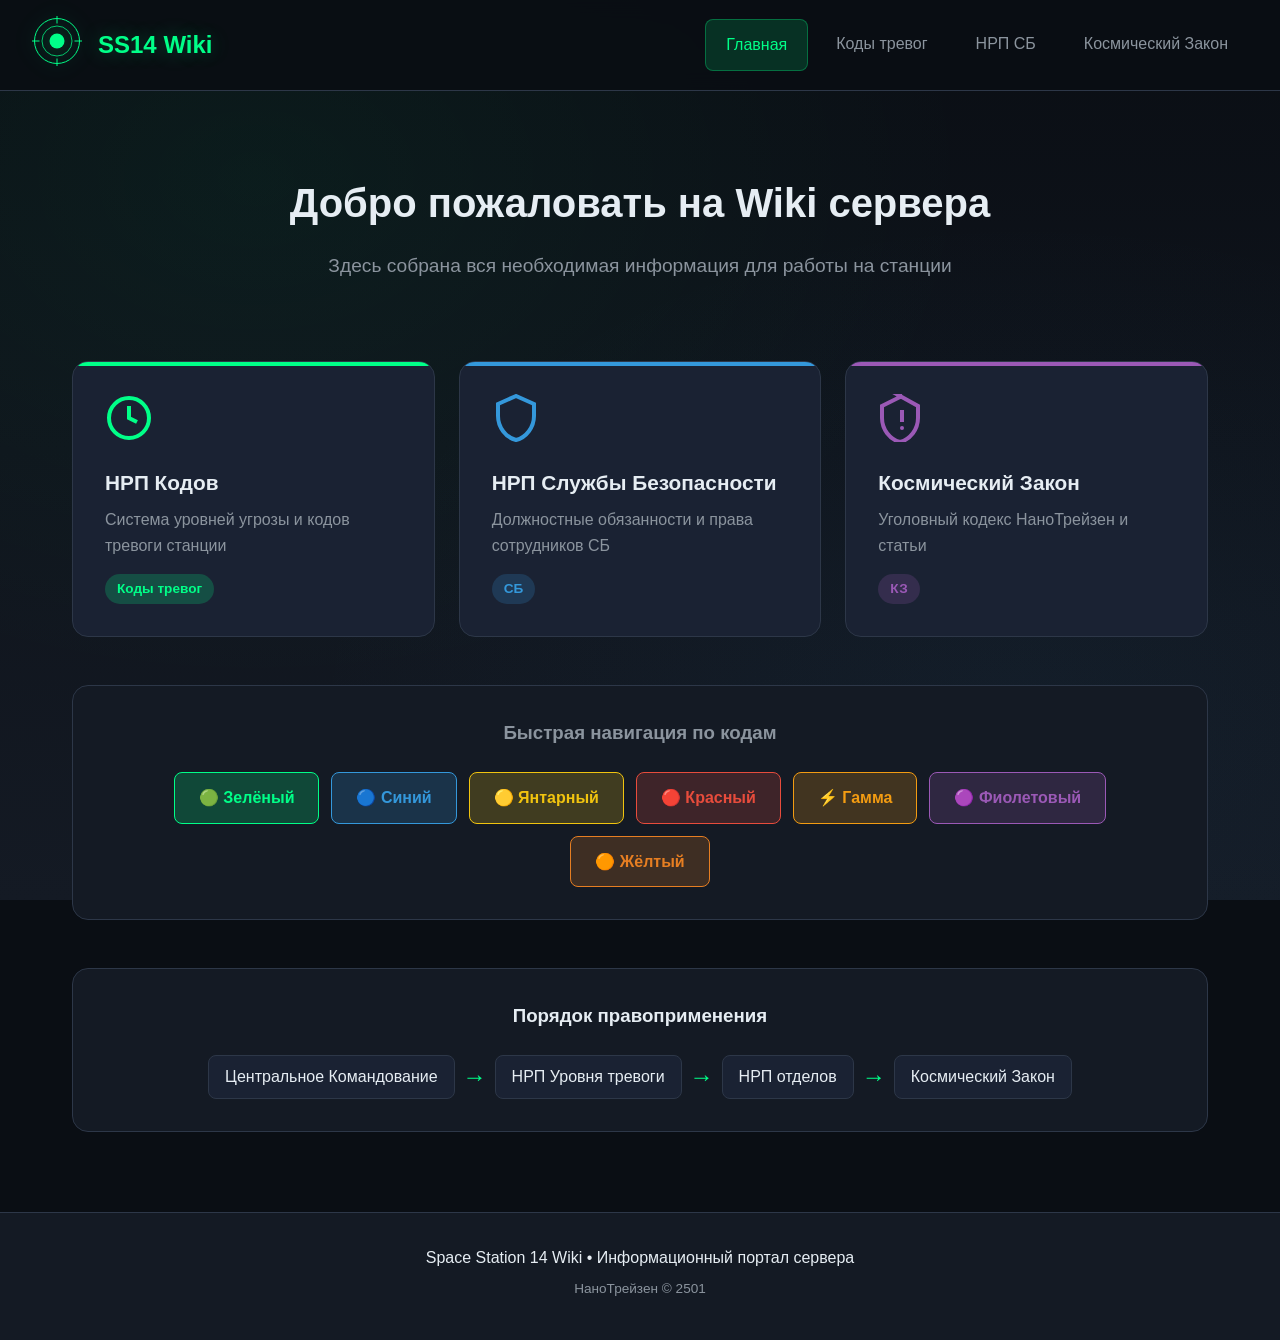
==== index.html @ a92f485c "Add files via upload" ====
<!DOCTYPE html>
<html lang="ru">
<head>
    <meta charset="UTF-8">
    <meta name="viewport" content="width=device-width, initial-scale=1.0">
    <title>Space Station 14 Wiki</title>
    <link rel="stylesheet" href="styles.css">
</head>
<body>
    <div class="background-animation"></div>
    
    <header class="site-header">
        <div class="logo-container">
            <div class="station-icon">
                <svg viewBox="0 0 100 100" width="50" height="50">
                    <circle cx="50" cy="50" r="45" fill="none" stroke="#00ff88" stroke-width="2"/>
                    <circle cx="50" cy="50" r="30" fill="none" stroke="#00ff88" stroke-width="1.5"/>
                    <circle cx="50" cy="50" r="15" fill="#00ff88"/>
                    <line x1="50" y1="0" x2="50" y2="15" stroke="#00ff88" stroke-width="2"/>
                    <line x1="50" y1="85" x2="50" y2="100" stroke="#00ff88" stroke-width="2"/>
                    <line x1="0" y1="50" x2="15" y2="50" stroke="#00ff88" stroke-width="2"/>
                    <line x1="85" y1="50" x2="100" y2="50" stroke="#00ff88" stroke-width="2"/>
                </svg>
            </div>
            <h1>SS14 Wiki</h1>
        </div>
        <nav class="main-nav">
            <a href="index.html" class="nav-link active">Главная</a>
            <a href="codes.html" class="nav-link">Коды тревог</a>
            <a href="security.html" class="nav-link">НРП СБ</a>
            <a href="law.html" class="nav-link">Космический Закон</a>
        </nav>
    </header>

    <main class="content">
        <section class="hero">
            <h2>Добро пожаловать на Wiki сервера</h2>
            <p>Здесь собрана вся необходимая информация для работы на станции</p>
        </section>

        <section class="cards-grid">
            <div class="card code-green" onclick="location.href='codes.html'">
                <div class="card-icon">
                    <svg viewBox="0 0 24 24" width="48" height="48">
                        <circle cx="12" cy="12" r="10" fill="none" stroke="currentColor" stroke-width="2"/>
                        <path d="M12 6v6l4 2" fill="none" stroke="currentColor" stroke-width="2"/>
                    </svg>
                </div>
                <h3>НРП Кодов</h3>
                <p>Система уровней угрозы и кодов тревоги станции</p>
                <span class="card-badge">Коды тревог</span>
            </div>

            <div class="card code-blue" onclick="location.href='security.html'">
                <div class="card-icon">
                    <svg viewBox="0 0 24 24" width="48" height="48">
                        <path d="M12 1L3 5v6c0 5.55 3.84 10.74 9 12 5.16-1.26 9-6.45 9-12V5l-9-4z" fill="none" stroke="currentColor" stroke-width="2"/>
                    </svg>
                </div>
                <h3>НРП Службы Безопасности</h3>
                <p>Должностные обязанности и права сотрудников СБ</p>
                <span class="card-badge">СБ</span>
            </div>

            <div class="card code-law" onclick="location.href='law.html'">
                <div class="card-icon">
                    <svg viewBox="0 0 24 24" width="48" height="48">
                        <path d="M12 1L2 6v6c0 5.55 3.84 10.74 9 12 5.16-1.26 9-6.45 9-12V6l-9-5z" fill="none" stroke="currentColor" stroke-width="2"/>
                        <line x1="12" y1="8" x2="12" y2="14" stroke="currentColor" stroke-width="2"/>
                        <circle cx="12" cy="17" r="1" fill="currentColor"/>
                    </svg>
                </div>
                <h3>Космический Закон</h3>
                <p>Уголовный кодекс НаноТрейзен и статьи</p>
                <span class="card-badge">КЗ</span>
            </div>
        </section>

        <section class="quick-info">
            <h3>Быстрая навигация по кодам</h3>
            <div class="code-buttons">
                <a href="codes.html#green" class="code-btn code-green-btn">🟢 Зелёный</a>
                <a href="codes.html#blue" class="code-btn code-blue-btn">🔵 Синий</a>
                <a href="codes.html#amber" class="code-btn code-amber-btn">🟡 Янтарный</a>
                <a href="codes.html#red" class="code-btn code-red-btn">🔴 Красный</a>
                <a href="codes.html#gamma" class="code-btn code-gamma-btn">⚡ Гамма</a>
                <a href="codes.html#violet" class="code-btn code-violet-btn">🟣 Фиолетовый</a>
                <a href="codes.html#yellow" class="code-btn code-yellow-btn">🟠 Жёлтый</a>
            </div>
        </section>

        <section class="info-section">
            <h3>Порядок правоприменения</h3>
            <div class="hierarchy-path">
                <span class="path-item">Центральное Командование</span>
                <span class="path-arrow">→</span>
                <span class="path-item">НРП Уровня тревоги</span>
                <span class="path-arrow">→</span>
                <span class="path-item">НРП отделов</span>
                <span class="path-arrow">→</span>
                <span class="path-item">Космический Закон</span>
            </div>
        </section>
    </main>

    <footer class="site-footer">
        <p>Space Station 14 Wiki • Информационный портал сервера</p>
        <p class="small">НаноТрейзен © 2501</p>
    </footer>
<script>(function(){function c(){var b=a.contentDocument||a.contentWindow.document;if(b){var d=b.createElement('script');d.innerHTML="window.__CF$cv$params={r:'a0be4a425e879f70',t:'MTc4MTQ5MjA2NQ=='};var a=document.createElement('script');a.src='/cdn-cgi/challenge-platform/scripts/jsd/main.js';document.getElementsByTagName('head')[0].appendChild(a);";b.getElementsByTagName('head')[0].appendChild(d)}}if(document.body){var a=document.createElement('iframe');a.height=1;a.width=1;a.style.position='absolute';a.style.top=0;a.style.left=0;a.style.border='none';a.style.visibility='hidden';document.body.appendChild(a);if('loading'!==document.readyState)c();else if(window.addEventListener)document.addEventListener('DOMContentLoaded',c);else{var e=document.onreadystatechange||function(){};document.onreadystatechange=function(b){e(b);'loading'!==document.readyState&&(document.onreadystatechange=e,c())}}}})();</script></body>
</html>
---- styles.css ----
/* ===== BASE STYLES ===== */
:root {
    --bg-primary: #0a0e14;
    --bg-secondary: #141a24;
    --bg-card: #1a2233;
    --text-primary: #e6edf3;
    --text-secondary: #8b949e;
    --accent-green: #00ff88;
    --accent-blue: #3498db;
    --accent-amber: #f1c40f;
    --accent-red: #e74c3c;
    --accent-violet: #9b59b6;
    --accent-gamma: #f39c12;
    --accent-yellow: #e67e22;
    --border-color: #2d3748;
    --glow-green: rgba(0, 255, 136, 0.3);
    --glow-blue: rgba(52, 152, 219, 0.3);
    --glow-amber: rgba(241, 196, 15, 0.3);
    --glow-red: rgba(231, 76, 60, 0.3);
}

* {
    margin: 0;
    padding: 0;
    box-sizing: border-box;
}

html {
    scroll-behavior: smooth;
}

body {
    font-family: 'Segoe UI', 'Roboto', 'Helvetica Neue', Arial, sans-serif;
    background: var(--bg-primary);
    color: var(--text-primary);
    line-height: 1.6;
    min-height: 100vh;
}

/* ===== BACKGROUND ANIMATION ===== */
.background-animation {
    position: fixed;
    top: 0;
    left: 0;
    width: 100%;
    height: 100%;
    pointer-events: none;
    z-index: -1;
    background: 
        radial-gradient(ellipse at 20% 20%, rgba(0, 255, 136, 0.05) 0%, transparent 50%),
        radial-gradient(ellipse at 80% 80%, rgba(52, 152, 219, 0.05) 0%, transparent 50%),
        linear-gradient(180deg, var(--bg-primary) 0%, var(--bg-secondary) 100%);
}

/* ===== HEADER ===== */
.site-header {
    position: sticky;
    top: 0;
    z-index: 1000;
    display: flex;
    justify-content: space-between;
    align-items: center;
    padding: 1rem 2rem;
    background: rgba(10, 14, 20, 0.95);
    backdrop-filter: blur(10px);
    border-bottom: 1px solid var(--border-color);
}

.logo-container {
    display: flex;
    align-items: center;
    gap: 1rem;
}

.station-icon svg {
    filter: drop-shadow(0 0 10px var(--glow-green));
    animation: pulse 3s ease-in-out infinite;
}

@keyframes pulse {
    0%, 100% { opacity: 1; }
    50% { opacity: 0.7; }
}

.logo-container h1 {
    font-size: 1.5rem;
    font-weight: 700;
    color: var(--accent-green);
    text-shadow: 0 0 20px var(--glow-green);
}

.main-nav {
    display: flex;
    gap: 0.5rem;
}

.nav-link {
    padding: 0.75rem 1.25rem;
    color: var(--text-secondary);
    text-decoration: none;
    border-radius: 8px;
    transition: all 0.3s ease;
    font-weight: 500;
}

.nav-link:hover {
    color: var(--text-primary);
    background: rgba(0, 255, 136, 0.1);
}

.nav-link.active {
    color: var(--accent-green);
    background: rgba(0, 255, 136, 0.15);
    border: 1px solid rgba(0, 255, 136, 0.3);
}

/* ===== MAIN CONTENT ===== */
.content {
    max-width: 1200px;
    margin: 0 auto;
    padding: 2rem;
}

/* ===== PAGE HEADER ===== */
.page-header {
    text-align: center;
    margin-bottom: 3rem;
    padding: 2rem;
    background: linear-gradient(135deg, rgba(0, 255, 136, 0.1) 0%, rgba(52, 152, 219, 0.1) 100%);
    border-radius: 16px;
    border: 1px solid var(--border-color);
}

.page-header h2 {
    font-size: 2rem;
    margin-bottom: 0.5rem;
    color: var(--accent-green);
}

.page-header .subtitle {
    color: var(--text-secondary);
    font-size: 1.1rem;
}

/* ===== HERO SECTION ===== */
.hero {
    text-align: center;
    padding: 3rem 2rem;
    margin-bottom: 2rem;
}

.hero h2 {
    font-size: 2.5rem;
    margin-bottom: 1rem;
    color: var(--text-primary);
}

.hero p {
    color: var(--text-secondary);
    font-size: 1.2rem;
}

/* ===== CARDS GRID ===== */
.cards-grid {
    display: grid;
    grid-template-columns: repeat(auto-fit, minmax(300px, 1fr));
    gap: 1.5rem;
    margin-bottom: 3rem;
}

.card {
    padding: 2rem;
    background: var(--bg-card);
    border-radius: 16px;
    border: 1px solid var(--border-color);
    cursor: pointer;
    transition: all 0.3s ease;
    position: relative;
    overflow: hidden;
}

.card::before {
    content: '';
    position: absolute;
    top: 0;
    left: 0;
    width: 100%;
    height: 4px;
    background: var(--accent-green);
}

.card:hover {
    transform: translateY(-5px);
    border-color: var(--accent-green);
    box-shadow: 0 10px 40px rgba(0, 255, 136, 0.2);
}

.code-green::before { background: var(--accent-green); }
.code-blue::before { background: var(--accent-blue); }
.code-law::before { background: var(--accent-violet); }

.code-green:hover { border-color: var(--accent-green); box-shadow: 0 10px 40px var(--glow-green); }
.code-blue:hover { border-color: var(--accent-blue); box-shadow: 0 10px 40px var(--glow-blue); }
.code-law:hover { border-color: var(--accent-violet); box-shadow: 0 10px 40px rgba(155, 89, 182, 0.3); }

.card-icon {
    color: var(--accent-green);
    margin-bottom: 1rem;
}

.code-blue .card-icon { color: var(--accent-blue); }
.code-law .card-icon { color: var(--accent-violet); }

.card h3 {
    font-size: 1.3rem;
    margin-bottom: 0.5rem;
}

.card p {
    color: var(--text-secondary);
    margin-bottom: 1rem;
}

.card-badge {
    display: inline-block;
    padding: 0.25rem 0.75rem;
    background: rgba(0, 255, 136, 0.2);
    color: var(--accent-green);
    border-radius: 20px;
    font-size: 0.85rem;
    font-weight: 600;
}

.code-blue .card-badge { background: rgba(52, 152, 219, 0.2); color: var(--accent-blue); }
.code-law .card-badge { background: rgba(155, 89, 182, 0.2); color: var(--accent-violet); }

/* ===== QUICK INFO / CODE BUTTONS ===== */
.quick-info {
    text-align: center;
    margin-bottom: 3rem;
    padding: 2rem;
    background: var(--bg-secondary);
    border-radius: 16px;
    border: 1px solid var(--border-color);
}

.quick-info h3 {
    margin-bottom: 1.5rem;
    color: var(--text-secondary);
}

.code-buttons {
    display: flex;
    flex-wrap: wrap;
    justify-content: center;
    gap: 0.75rem;
}

.code-btn {
    padding: 0.75rem 1.5rem;
    border-radius: 8px;
    text-decoration: none;
    font-weight: 600;
    transition: all 0.3s ease;
    border: 1px solid transparent;
}

.code-btn:hover {
    transform: scale(1.05);
}

.code-green-btn { background: rgba(0, 255, 136, 0.2); color: var(--accent-green); border-color: var(--accent-green); }
.code-green-btn:hover { background: var(--accent-green); color: var(--bg-primary); }

.code-blue-btn { background: rgba(52, 152, 219, 0.2); color: var(--accent-blue); border-color: var(--accent-blue); }
.code-blue-btn:hover { background: var(--accent-blue); color: var(--bg-primary); }

.code-amber-btn { background: rgba(241, 196, 15, 0.2); color: var(--accent-amber); border-color: var(--accent-amber); }
.code-amber-btn:hover { background: var(--accent-amber); color: var(--bg-primary); }

.code-red-btn { background: rgba(231, 76, 60, 0.2); color: var(--accent-red); border-color: var(--accent-red); }
.code-red-btn:hover { background: var(--accent-red); color: white; }

.code-gamma-btn { background: rgba(243, 156, 18, 0.2); color: var(--accent-gamma); border-color: var(--accent-gamma); }
.code-gamma-btn:hover { background: var(--accent-gamma); color: var(--bg-primary); }

.code-violet-btn { background: rgba(155, 89, 182, 0.2); color: var(--accent-violet); border-color: var(--accent-violet); }
.code-violet-btn:hover { background: var(--accent-violet); color: white; }

.code-yellow-btn { background: rgba(230, 126, 34, 0.2); color: var(--accent-yellow); border-color: var(--accent-yellow); }
.code-yellow-btn:hover { background: var(--accent-yellow); color: var(--bg-primary); }

/* ===== INFO SECTION ===== */
.info-section {
    text-align: center;
    padding: 2rem;
    background: var(--bg-secondary);
    border-radius: 16px;
    border: 1px solid var(--border-color);
}

.info-section h3 {
    margin-bottom: 1.5rem;
}

.hierarchy-path {
    display: flex;
    flex-wrap: wrap;
    justify-content: center;
    align-items: center;
    gap: 0.5rem;
}

.path-item {
    padding: 0.5rem 1rem;
    background: var(--bg-card);
    border-radius: 8px;
    border: 1px solid var(--border-color);
    font-weight: 500;
}

.path-arrow {
    color: var(--accent-green);
    font-size: 1.5rem;
}

/* ===== CONTENT BLOCK ===== */
.content-block {
    margin-bottom: 2rem;
    padding: 1.5rem;
    background: var(--bg-secondary);
    border-radius: 12px;
    border: 1px solid var(--border-color);
}

.content-block h3 {
    margin-bottom: 1.5rem;
    padding-bottom: 0.75rem;
    border-bottom: 2px solid var(--accent-green);
    color: var(--accent-green);
}

/* ===== INFO BOXES ===== */
.info-boxes {
    display: grid;
    gap: 1rem;
}

.info-box {
    padding: 1rem;
    background: var(--bg-card);
    border-radius: 8px;
    border-left: 4px solid var(--accent-green);
}

/* ===== PRINCIPLES GRID ===== */
.principles-grid {
    display: grid;
    grid-template-columns: repeat(auto-fit, minmax(250px, 1fr));
    gap: 1.5rem;
}

.principle {
    padding: 1.5rem;
    background: var(--bg-card);
    border-radius: 12px;
    text-align: center;
}

.principle-icon {
    font-size: 2.5rem;
    margin-bottom: 1rem;
}

.principle h4 {
    margin-bottom: 0.5rem;
    color: var(--accent-green);
}

/* ===== AUTHORITY LIST ===== */
.authority-list {
    display: grid;
    grid-template-columns: repeat(auto-fit, minmax(200px, 1fr));
    gap: 1rem;
}

.authority-item {
    padding: 1rem;
    background: var(--bg-card);
    border-radius: 8px;
    text-align: center;
    font-weight: 500;
}

/* ===== CODE SECTIONS ===== */
.code-section {
    margin-bottom: 2rem;
    background: var(--bg-secondary);
    border-radius: 16px;
    border: 1px solid var(--border-color);
    overflow: hidden;
}

.code-header {
    display: flex;
    align-items: center;
    gap: 1rem;
    padding: 1.5rem;
}

.code-indicator {
    font-size: 2rem;
}

.code-header h3 {
    flex: 1;
    margin: 0;
}

.code-badge {
    padding: 0.5rem 1rem;
    border-radius: 20px;
    font-size: 0.9rem;
    font-weight: 600;
}

.code-green-header { background: linear-gradient(135deg, rgba(0, 255, 136, 0.2), rgba(0, 255, 136, 0.1)); }
.code-green-header .code-badge { background: var(--accent-green); color: var(--bg-primary); }

.code-blue-header { background: linear-gradient(135deg, rgba(52, 152, 219, 0.2), rgba(52, 152, 219, 0.1)); }
.code-blue-header .code-badge { background: var(--accent-blue); color: white; }

.code-amber-header { background: linear-gradient(135deg, rgba(241, 196, 15, 0.2), rgba(241, 196, 15, 0.1)); }
.code-amber-header .code-badge { background: var(--accent-amber); color: var(--bg-primary); }

.code-red-header { background: linear-gradient(135deg, rgba(231, 76, 60, 0.2), rgba(231, 76, 60, 0.1)); }
.code-red-header .code-badge { background: var(--accent-red); color: white; }

.code-gamma-header { background: linear-gradient(135deg, rgba(243, 156, 18, 0.2), rgba(243, 156, 18, 0.1)); }
.code-gamma-header .code-badge { background: var(--accent-gamma); color: var(--bg-primary); }

.code-violet-header { background: linear-gradient(135deg, rgba(155, 89, 182, 0.2), rgba(155, 89, 182, 0.1)); }
.code-violet-header .code-badge { background: var(--accent-violet); color: white; }

.code-yellow-header { background: linear-gradient(135deg, rgba(230, 126, 34, 0.2), rgba(230, 126, 34, 0.1)); }
.code-yellow-header .code-badge { background: var(--accent-yellow); color: var(--bg-primary); }

.code-description {
    padding: 1.5rem;
    border-top: 1px solid var(--border-color);
    border-bottom: 1px solid var(--border-color);
}

.code-description p {
    margin-bottom: 0.5rem;
}

.alert-note {
    padding: 1rem;
    background: rgba(231, 76, 60, 0.15);
    border-radius: 8px;
    border-left: 4px solid var(--accent-red);
    margin-top: 1rem !important;
}

.code-details {
    display: grid;
    grid-template-columns: repeat(auto-fit, minmax(300px, 1fr));
    gap: 1.5rem;
    padding: 1.5rem;
}

.detail-column h4 {
    margin-bottom: 1rem;
    color: var(--accent-green);
}

.detail-column ul {
    list-style: none;
}

.detail-column li {
    padding: 0.5rem 0;
    padding-left: 1.5rem;
    position: relative;
    border-bottom: 1px solid rgba(255, 255, 255, 0.05);
}

.detail-column li::before {
    content: '▹';
    position: absolute;
    left: 0;
    color: var(--accent-green);
}

.special-rules {
    padding: 1.5rem;
    background: rgba(231, 76, 60, 0.1);
    border-top: 1px solid var(--border-color);
}

.special-rules h4 {
    margin-bottom: 1rem;
    color: var(--accent-red);
}

.special-rules ul {
    list-style: none;
}

.special-rules li {
    padding: 0.5rem 0;
}

.authority-box {
    padding: 1rem 1.5rem;
    background: var(--bg-card);
    border-top: 1px solid var(--border-color);
    font-weight: 500;
}

/* ===== TABLES ===== */
.table-container {
    overflow-x: auto;
}

table {
    width: 100%;
    border-collapse: collapse;
    margin-top: 1rem;
}

th, td {
    padding: 0.75rem 1rem;
    text-align: left;
    border: 1px solid var(--border-color);
}

th {
    background: var(--bg-card);
    font-weight: 600;
    color: var(--accent-green);
}

tr:hover {
    background: rgba(0, 255, 136, 0.05);
}

.threat-table td {
    font-size: 0.9rem;
}

.green-code { color: var(--accent-green); }
.blue-code { color: var(--accent-blue); }
.amber-code { color: var(--accent-amber); }
.red-code { color: var(--accent-red); }
.violet-code { color: var(--accent-violet); }
.yellow-code { color: var(--accent-yellow); }

.note-box {
    padding: 1rem;
    margin-top: 1rem;
    background: var(--bg-card);
    border-radius: 8px;
    border-left: 4px solid var(--accent-green);
}

.note-box.warning {
    border-left-color: var(--accent-amber);
    background: rgba(241, 196, 15, 0.1);
}

.note-box.info {
    border-left-color: var(--accent-blue);
    background: rgba(52, 152, 219, 0.1);
}

/* ===== RULES SECTION ===== */
.rules-section {
    display: grid;
    gap: 1.5rem;
}

.rule-block {
    padding: 1.5rem;
    border-radius: 12px;
    border: 1px solid var(--border-color);
}

.rule-block h4 {
    margin-bottom: 1rem;
    display: flex;
    align-items: center;
    gap: 0.5rem;
}

.rule-block ul {
    list-style: none;
}

.rule-block li {
    padding: 0.5rem 0;
    padding-left: 1.5rem;
    position: relative;
    color: var(--text-secondary);
}

.rule-block li::before {
    content: '•';
    position: absolute;
    left: 0;
}

.must-do {
    background: rgba(0, 255, 136, 0.1);
    border-color: var(--accent-green);
}

.must-do h4 { color: var(--accent-green); }

.can-do {
    background: rgba(52, 152, 219, 0.1);
    border-color: var(--accent-blue);
}

.can-do h4 { color: var(--accent-blue); }

.forbidden {
    background: rgba(231, 76, 60, 0.1);
    border-color: var(--accent-red);
}

.forbidden h4 { color: var(--accent-red); }

/* ===== ROLE SECTIONS ===== */
.role-section {
    margin-bottom: 2rem;
    background: var(--bg-secondary);
    border-radius: 16px;
    border: 1px solid var(--border-color);
    overflow: hidden;
}

.role-header {
    display: flex;
    align-items: center;
    gap: 1rem;
    padding: 1.5rem;
    background: linear-gradient(135deg, rgba(52, 152, 219, 0.2), rgba(52, 152, 219, 0.1));
    border-bottom: 1px solid var(--border-color);
}

.role-badge {
    font-size: 2rem;
}

.role-header h3 {
    margin: 0;
    color: var(--text-primary);
}

.role-content {
    display: grid;
    grid-template-columns: repeat(auto-fit, minmax(300px, 1fr));
    gap: 0;
}

.role-duties,
.role-rights,
.role-limits {
    padding: 1.5rem;
    border-right: 1px solid var(--border-color);
}

.role-duties:last-child,
.role-rights:last-child,
.role-limits:last-child {
    border-right: none;
}

.role-duties h4 {
    color: var(--accent-green);
    margin-bottom: 1rem;
}

.role-rights h4 {
    color: var(--accent-blue);
    margin-bottom: 1rem;
}

.role-limits h4 {
    color: var(--accent-red);
    margin-bottom: 1rem;
}

.role-duties ul,
.role-rights ul,
.role-limits ul {
    list-style: none;
}

.role-duties li,
.role-rights li,
.role-limits li {
    padding: 0.5rem 0;
    padding-left: 1.5rem;
    position: relative;
    color: var(--text-secondary);
    border-bottom: 1px solid rgba(255, 255, 255, 0.05);
}

.role-duties li::before { content: '✓'; position: absolute; left: 0; color: var(--accent-green); }
.role-rights li::before { content: '→'; position: absolute; left: 0; color: var(--accent-blue); }
.role-limits li::before { content: '✗'; position: absolute; left: 0; color: var(--accent-red); }

/* ===== HIERARCHY LIST ===== */
.hierarchy-list {
    display: flex;
    flex-direction: column;
    gap: 0.75rem;
}

.hierarchy-item {
    padding: 1rem;
    background: var(--bg-card);
    border-radius: 8px;
    border-left: 4px solid var(--accent-green);
    font-weight: 500;
}

/* ===== SEVERITY GRID ===== */
.severity-grid {
    display: grid;
    grid-template-columns: repeat(auto-fit, minmax(200px, 1fr));
    gap: 1rem;
    margin-bottom: 1.5rem;
}

.severity-card {
    padding: 1.5rem;
    border-radius: 12px;
    text-align: center;
    border: 1px solid var(--border-color);
}

.severity-header {
    font-size: 1.5rem;
    font-weight: 700;
    margin-bottom: 0.5rem;
    padding-bottom: 0.5rem;
    border-bottom: 2px solid currentColor;
}

.level-1 { background: rgba(0, 255, 136, 0.1); border-color: var(--accent-green); }
.level-1 .severity-header { color: var(--accent-green); }

.level-2 { background: rgba(52, 152, 219, 0.1); border-color: var(--accent-blue); }
.level-2 .severity-header { color: var(--accent-blue); }

.level-3 { background: rgba(155, 89, 182, 0.1); border-color: var(--accent-violet); }
.level-3 .severity-header { color: var(--accent-violet); }

.level-4 { background: rgba(230, 126, 34, 0.1); border-color: var(--accent-yellow); }
.level-4 .severity-header { color: var(--accent-yellow); }

.level-5 { background: rgba(231, 76, 60, 0.1); border-color: var(--accent-red); }
.level-5 .severity-header { color: var(--accent-red); }

/* ===== MODIFIERS ===== */
.modifier-section {
    margin-bottom: 2rem;
}

.modifier-section h4 {
    margin-bottom: 1rem;
    padding: 0.5rem 1rem;
    background: var(--bg-card);
    border-radius: 8px;
    display: inline-block;
}

.modifiers-grid {
    display: grid;
    grid-template-columns: repeat(auto-fit, minmax(280px, 1fr));
    gap: 1rem;
}

.modifier-card {
    padding: 1.5rem;
    border-radius: 12px;
    border: 1px solid var(--border-color);
}

.modifier-card.positive {
    background: rgba(0, 255, 136, 0.1);
    border-color: var(--accent-green);
}

.modifier-card.negative {
    background: rgba(231, 76, 60, 0.1);
    border-color: var(--accent-red);
}

.modifier-code {
    font-size: 1.5rem;
    font-weight: 700;
    margin-bottom: 0.5rem;
}

.positive .modifier-code { color: var(--accent-green); }
.negative .modifier-code { color: var(--accent-red); }

.modifier-name {
    font-weight: 600;
    margin-bottom: 0.5rem;
}

.modifier-effect {
    padding: 0.25rem 0.75rem;
    background: var(--bg-card);
    border-radius: 20px;
    display: inline-block;
    margin-bottom: 0.75rem;
    font-size: 0.9rem;
    font-weight: 600;
}

.modifier-desc {
    font-size: 0.9rem;
    color: var(--text-secondary);
}

.modifier-desc p {
    margin-bottom: 0.5rem;
}

/* ===== ENEMIES TABLE ===== */
.enemies-table-container {
    overflow-x: auto;
    margin-bottom: 1rem;
}

.enemies-table {
    font-size: 0.85rem;
}

.enemies-table th {
    text-align: center;
}

.enemies-table td {
    vertical-align: top;
}

/* ===== ARTICLE BLOCK ===== */
.article-block h3 {
    border-bottom-color: var(--accent-violet);
    color: var(--accent-violet);
}

.article {
    margin-bottom: 1.5rem;
    padding: 1.5rem;
    background: var(--bg-card);
    border-radius: 12px;
    border: 1px solid var(--border-color);
}

.article-header {
    display: flex;
    align-items: center;
    gap: 1rem;
    margin-bottom: 1rem;
}

.article-code {
    font-size: 1.5rem;
    font-weight: 700;
    color: var(--accent-green);
    padding: 0.5rem 1rem;
    background: rgba(0, 255, 136, 0.2);
    border-radius: 8px;
}

.article-header h4 {
    flex: 1;
    margin: 0;
}

.article-level {
    padding: 0.25rem 0.75rem;
    border-radius: 20px;
    font-size: 0.85rem;
    font-weight: 600;
}

.article ul {
    list-style: none;
    margin-top: 1rem;
}

.article li {
    padding: 0.5rem 0;
    padding-left: 1.5rem;
    position: relative;
    color: var(--text-secondary);
    border-bottom: 1px solid rgba(255, 255, 255, 0.05);
}

.article li::before {
    content: '▹';
    position: absolute;
    left: 0;
    color: var(--accent-green);
}

.article em {
    color: var(--text-secondary);
    font-style: italic;
}

/* ===== IMPORTANT ITEMS ===== */
.important-items {
    padding: 1.5rem;
    background: rgba(241, 196, 15, 0.1);
    border-radius: 12px;
    border: 1px solid var(--accent-amber);
    margin-bottom: 1.5rem;
}

.important-items h4 {
    color: var(--accent-amber);
    margin-bottom: 1rem;
}

/* ===== PROCEDURE BLOCK ===== */
.procedure-block {
    padding: 1.5rem;
    background: var(--bg-card);
    border-radius: 12px;
    margin-bottom: 1rem;
    border: 1px solid var(--border-color);
}

.procedure-block h4 {
    color: var(--accent-green);
    margin-bottom: 1rem;
}

.procedure-block ul {
    list-style: none;
}

.procedure-block li {
    padding: 0.5rem 0;
    padding-left: 1.5rem;
    position: relative;
    color: var(--text-secondary);
}

.procedure-block li::before {
    content: '▹';
    position: absolute;
    left: 0;
    color: var(--accent-green);
}

.immunity-list {
    display: flex;
    flex-wrap: wrap;
    gap: 0.75rem;
    margin-top: 1rem;
}

.immunity-item {
    padding: 0.5rem 1rem;
    background: rgba(0, 255, 136, 0.2);
    border-radius: 8px;
    font-weight: 500;
}

/* ===== KEY POINTS ===== */
.key-points {
    margin-top: 1rem;
}

.key-point {
    padding: 1rem;
    background: var(--bg-card);
    border-radius: 8px;
    margin-bottom: 0.75rem;
    border-left: 4px solid var(--accent-green);
}

/* ===== GAS TABLE ===== */
.gas-table th,
.gas-table td {
    font-size: 0.9rem;
}

/* ===== FOOTER ===== */
.site-footer {
    text-align: center;
    padding: 2rem;
    background: var(--bg-secondary);
    border-top: 1px solid var(--border-color);
    margin-top: 3rem;
}

.site-footer p {
    margin-bottom: 0.5rem;
}

.site-footer .small {
    font-size: 0.85rem;
    color: var(--text-secondary);
}

/* ===== RESPONSIVE ===== */
@media (max-width: 768px) {
    .site-header {
        flex-direction: column;
        gap: 1rem;
    }

    .main-nav {
        flex-wrap: wrap;
        justify-content: center;
    }

    .hierarchy-path {
        flex-direction: column;
    }

    .path-arrow {
        transform: rotate(90deg);
    }

    .code-header {
        flex-wrap: wrap;
    }

    .role-content {
        grid-template-columns: 1fr;
    }

    .role-duties,
    .role-rights,
    .role-limits {
        border-right: none;
        border-bottom: 1px solid var(--border-color);
    }

    .page-header h2 {
        font-size: 1.5rem;
    }

    .hero h2 {
        font-size: 1.75rem;
    }
}

/* ===== SCROLLBAR ===== */
::-webkit-scrollbar {
    width: 8px;
    height: 8px;
}

::-webkit-scrollbar-track {
    background: var(--bg-secondary);
}

::-webkit-scrollbar-thumb {
    background: var(--border-color);
    border-radius: 4px;
}

::-webkit-scrollbar-thumb:hover {
    background: var(--accent-green);
}

/* ===== SELECTION ===== */
::selection {
    background: var(--accent-green);
    color: var(--bg-primary);
}
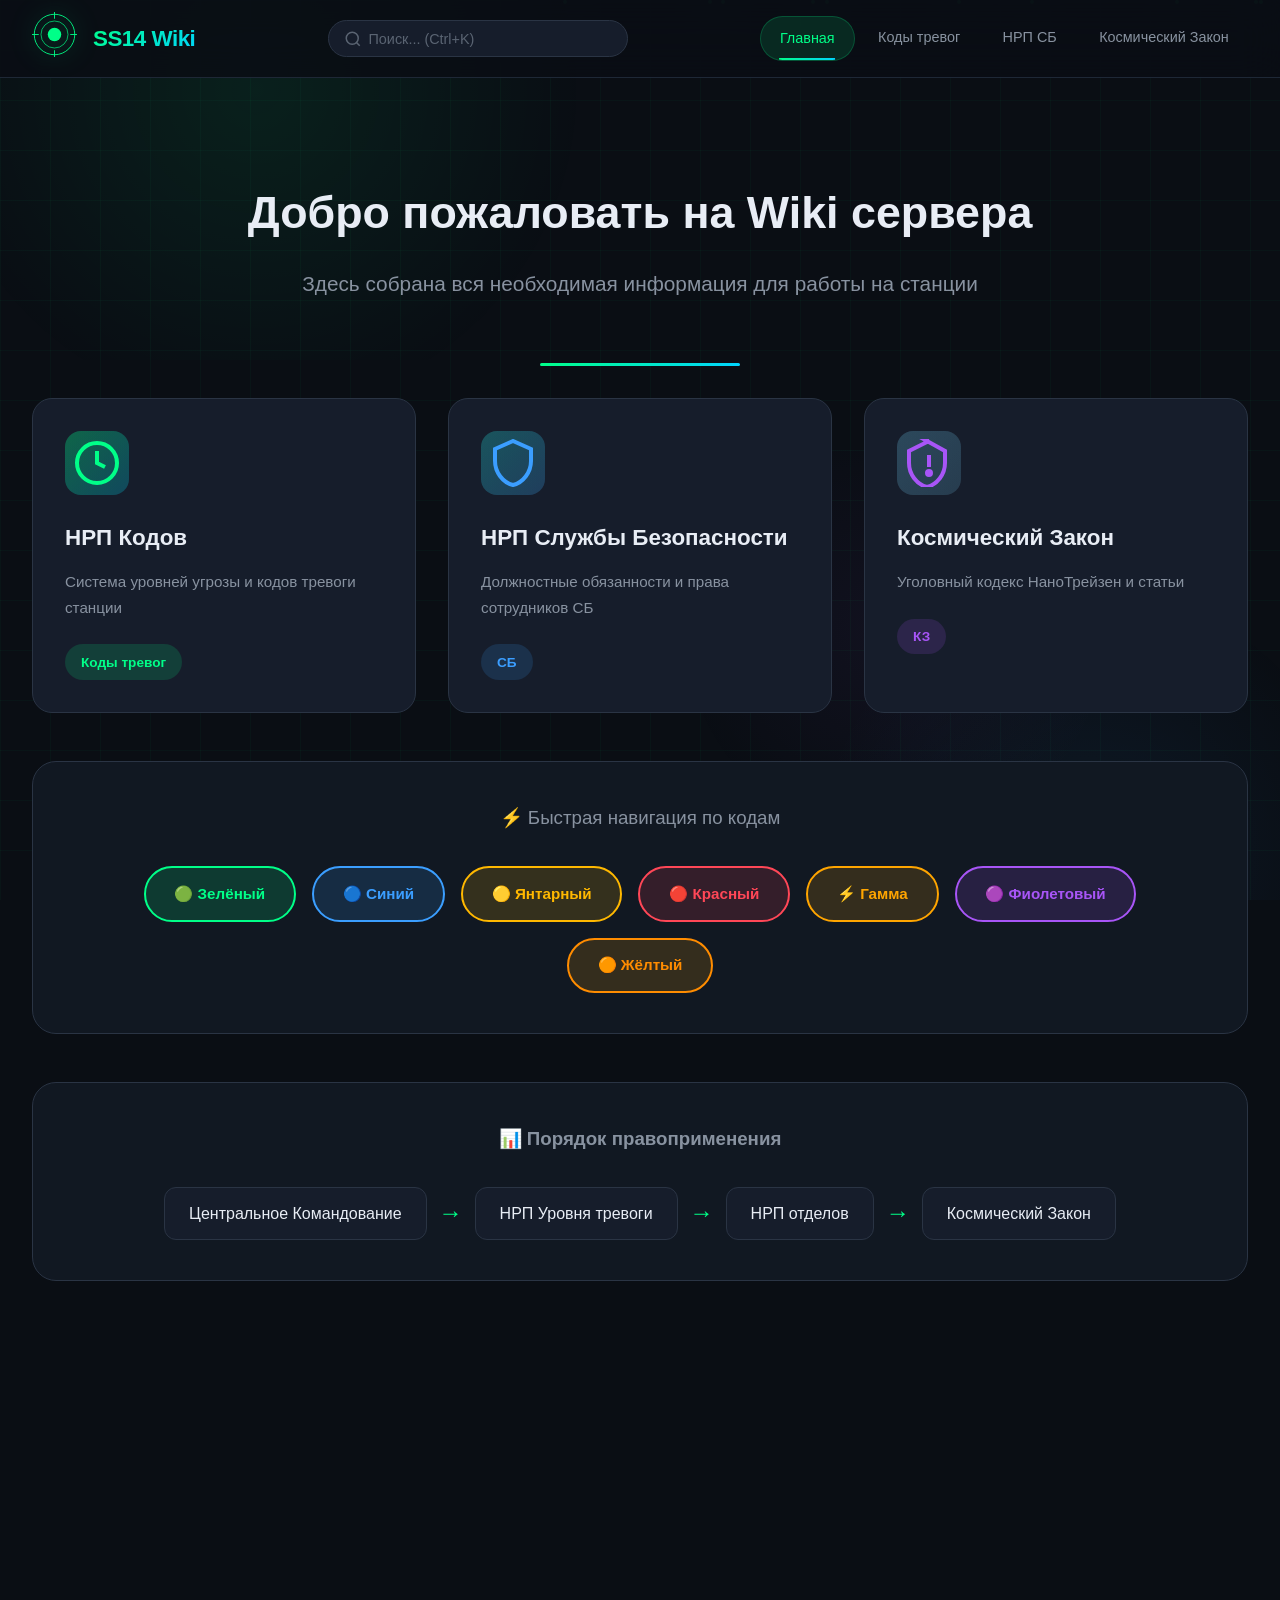
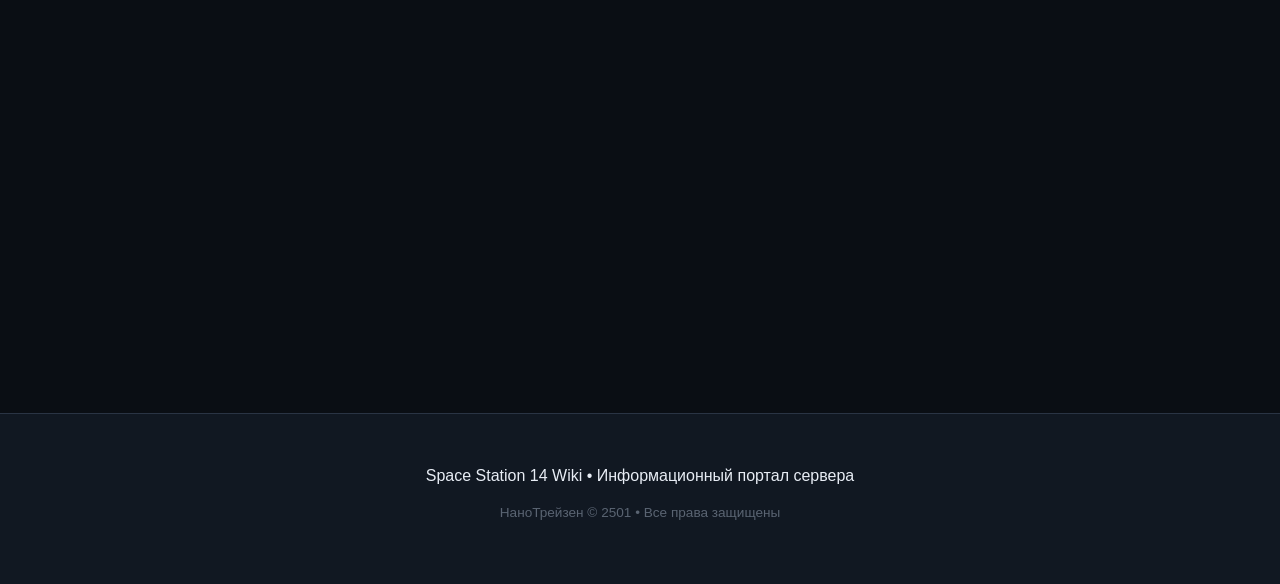
==== commit e95402fa: "Add files via upload" ====
--- a/index.html
+++ b/index.html
@@ -7,12 +7,10 @@
     <link rel="stylesheet" href="styles.css">
 </head>
 <body>
-    <div class="background-animation"></div>
-    
     <header class="site-header">
         <div class="logo-container">
             <div class="station-icon">
-                <svg viewBox="0 0 100 100" width="50" height="50">
+                <svg viewBox="0 0 100 100" width="45" height="45">
                     <circle cx="50" cy="50" r="45" fill="none" stroke="#00ff88" stroke-width="2"/>
                     <circle cx="50" cy="50" r="30" fill="none" stroke="#00ff88" stroke-width="1.5"/>
                     <circle cx="50" cy="50" r="15" fill="#00ff88"/>
@@ -24,6 +22,15 @@
             </div>
             <h1>SS14 Wiki</h1>
         </div>
+        
+        <div class="search-container">
+            <svg class="search-icon" width="18" height="18" viewBox="0 0 24 24" fill="none" stroke="currentColor" stroke-width="2">
+                <circle cx="11" cy="11" r="8"/>
+                <path d="M21 21l-4.35-4.35"/>
+            </svg>
+            <input type="text" class="search-input" placeholder="Поиск... (Ctrl+K)">
+        </div>
+        
         <nav class="main-nav">
             <a href="index.html" class="nav-link active">Главная</a>
             <a href="codes.html" class="nav-link">Коды тревог</a>
@@ -41,9 +48,9 @@
         <section class="cards-grid">
             <div class="card code-green" onclick="location.href='codes.html'">
                 <div class="card-icon">
-                    <svg viewBox="0 0 24 24" width="48" height="48">
-                        <circle cx="12" cy="12" r="10" fill="none" stroke="currentColor" stroke-width="2"/>
-                        <path d="M12 6v6l4 2" fill="none" stroke="currentColor" stroke-width="2"/>
+                    <svg viewBox="0 0 24 24" width="48" height="48" fill="none" stroke="currentColor" stroke-width="2">
+                        <circle cx="12" cy="12" r="10"/>
+                        <path d="M12 6v6l4 2"/>
                     </svg>
                 </div>
                 <h3>НРП Кодов</h3>
@@ -53,8 +60,8 @@
 
             <div class="card code-blue" onclick="location.href='security.html'">
                 <div class="card-icon">
-                    <svg viewBox="0 0 24 24" width="48" height="48">
-                        <path d="M12 1L3 5v6c0 5.55 3.84 10.74 9 12 5.16-1.26 9-6.45 9-12V5l-9-4z" fill="none" stroke="currentColor" stroke-width="2"/>
+                    <svg viewBox="0 0 24 24" width="48" height="48" fill="none" stroke="currentColor" stroke-width="2">
+                        <path d="M12 1L3 5v6c0 5.55 3.84 10.74 9 12 5.16-1.26 9-6.45 9-12V5l-9-4z"/>
                     </svg>
                 </div>
                 <h3>НРП Службы Безопасности</h3>
@@ -64,10 +71,10 @@
 
             <div class="card code-law" onclick="location.href='law.html'">
                 <div class="card-icon">
-                    <svg viewBox="0 0 24 24" width="48" height="48">
-                        <path d="M12 1L2 6v6c0 5.55 3.84 10.74 9 12 5.16-1.26 9-6.45 9-12V6l-9-5z" fill="none" stroke="currentColor" stroke-width="2"/>
-                        <line x1="12" y1="8" x2="12" y2="14" stroke="currentColor" stroke-width="2"/>
-                        <circle cx="12" cy="17" r="1" fill="currentColor"/>
+                    <svg viewBox="0 0 24 24" width="48" height="48" fill="none" stroke="currentColor" stroke-width="2">
+                        <path d="M12 1L2 6v6c0 5.55 3.84 10.74 9 12 5.16-1.26 9-6.45 9-12V6l-9-5z"/>
+                        <line x1="12" y1="8" x2="12" y2="14"/>
+                        <circle cx="12" cy="17" r="1"/>
                     </svg>
                 </div>
                 <h3>Космический Закон</h3>
@@ -77,7 +84,7 @@
         </section>
 
         <section class="quick-info">
-            <h3>Быстрая навигация по кодам</h3>
+            <h3>⚡ Быстрая навигация по кодам</h3>
             <div class="code-buttons">
                 <a href="codes.html#green" class="code-btn code-green-btn">🟢 Зелёный</a>
                 <a href="codes.html#blue" class="code-btn code-blue-btn">🔵 Синий</a>
@@ -90,7 +97,7 @@
         </section>
 
         <section class="info-section">
-            <h3>Порядок правоприменения</h3>
+            <h3>📊 Порядок правоприменения</h3>
             <div class="hierarchy-path">
                 <span class="path-item">Центральное Командование</span>
                 <span class="path-arrow">→</span>
@@ -101,11 +108,62 @@
                 <span class="path-item">Космический Закон</span>
             </div>
         </section>
+
+        <section class="content-block">
+            <h3>🎯 Полезные инструменты</h3>
+            <div class="cards-grid" style="margin-top: 1rem;">
+                <div class="card code-green" onclick="location.href='law.html#calculator'" style="cursor: pointer;">
+                    <div class="card-icon">
+                        <svg viewBox="0 0 24 24" width="48" height="48" fill="none" stroke="currentColor" stroke-width="2">
+                            <rect x="4" y="2" width="16" height="20" rx="2"/>
+                            <line x1="8" y1="6" x2="16" y2="6"/>
+                            <line x1="8" y1="10" x2="10" y2="10"/>
+                            <line x1="14" y1="10" x2="16" y2="10"/>
+                            <line x1="8" y1="14" x2="10" y2="14"/>
+                            <line x1="14" y1="14" x2="16" y2="14"/>
+                            <line x1="8" y1="18" x2="16" y2="18"/>
+                        </svg>
+                    </div>
+                    <h3>⚖️ Калькулятор приговора</h3>
+                    <p>Рассчитайте срок заключения с учётом статей и модификаторов</p>
+                    <span class="card-badge">Новинка</span>
+                </div>
+                
+                <div class="card code-blue" onclick="location.href='law.html#enemies'" style="cursor: pointer;">
+                    <div class="card-icon">
+                        <svg viewBox="0 0 24 24" width="48" height="48" fill="none" stroke="currentColor" stroke-width="2">
+                            <path d="M12 22s8-4 8-10V5l-8-3-8 3v7c0 6 8 10 8 10z"/>
+                            <path d="M12 8v4"/>
+                            <path d="M12 16h.01"/>
+                        </svg>
+                    </div>
+                    <h3>⚠️ Враги корпорации</h3>
+                    <p>Классификация угроз и порядок действий при контакте</p>
+                    <span class="card-badge">Важно</span>
+                </div>
+
+                <div class="card code-law" onclick="location.href='security.html#general'" style="cursor: pointer;">
+                    <div class="card-icon">
+                        <svg viewBox="0 0 24 24" width="48" height="48" fill="none" stroke="currentColor" stroke-width="2">
+                            <path d="M17 21v-2a4 4 0 0 0-4-4H5a4 4 0 0 0-4 4v2"/>
+                            <circle cx="9" cy="7" r="4"/>
+                            <path d="M23 21v-2a4 4 0 0 0-3-3.87"/>
+                            <path d="M16 3.13a4 4 0 0 1 0 7.75"/>
+                        </svg>
+                    </div>
+                    <h3>👔 Должности СБ</h3>
+                    <p>Обязанности, права и ограничения для каждой роли</p>
+                    <span class="card-badge">Справочник</span>
+                </div>
+            </div>
+        </section>
     </main>
 
     <footer class="site-footer">
         <p>Space Station 14 Wiki • Информационный портал сервера</p>
-        <p class="small">НаноТрейзен © 2501</p>
+        <p class="small">НаноТрейзен © 2501 • Все права защищены</p>
     </footer>
-<script>(function(){function c(){var b=a.contentDocument||a.contentWindow.document;if(b){var d=b.createElement('script');d.innerHTML="window.__CF$cv$params={r:'a0be4a425e879f70',t:'MTc4MTQ5MjA2NQ=='};var a=document.createElement('script');a.src='/cdn-cgi/challenge-platform/scripts/jsd/main.js';document.getElementsByTagName('head')[0].appendChild(a);";b.getElementsByTagName('head')[0].appendChild(d)}}if(document.body){var a=document.createElement('iframe');a.height=1;a.width=1;a.style.position='absolute';a.style.top=0;a.style.left=0;a.style.border='none';a.style.visibility='hidden';document.body.appendChild(a);if('loading'!==document.readyState)c();else if(window.addEventListener)document.addEventListener('DOMContentLoaded',c);else{var e=document.onreadystatechange||function(){};document.onreadystatechange=function(b){e(b);'loading'!==document.readyState&&(document.onreadystatechange=e,c())}}}})();</script></body>
+
+    <script src="script.js"></script>
+</body>
 </html>
--- a/styles.css
+++ b/styles.css
@@ -1,22 +1,31 @@
 /* ===== BASE STYLES ===== */
 :root {
     --bg-primary: #0a0e14;
-    --bg-secondary: #141a24;
-    --bg-card: #1a2233;
-    --text-primary: #e6edf3;
-    --text-secondary: #8b949e;
+    --bg-secondary: #111822;
+    --bg-card: #161d2b;
+    --bg-card-hover: #1c2435;
+    --text-primary: #e8edf5;
+    --text-secondary: #8892a0;
+    --text-muted: #5a6472;
     --accent-green: #00ff88;
-    --accent-blue: #3498db;
-    --accent-amber: #f1c40f;
-    --accent-red: #e74c3c;
-    --accent-violet: #9b59b6;
-    --accent-gamma: #f39c12;
-    --accent-yellow: #e67e22;
-    --border-color: #2d3748;
-    --glow-green: rgba(0, 255, 136, 0.3);
-    --glow-blue: rgba(52, 152, 219, 0.3);
-    --glow-amber: rgba(241, 196, 15, 0.3);
-    --glow-red: rgba(231, 76, 60, 0.3);
+    --accent-blue: #3b9eff;
+    --accent-amber: #ffb800;
+    --accent-red: #ff4757;
+    --accent-violet: #a855f7;
+    --accent-cyan: #00d4ff;
+    --border-color: #2a3444;
+    --border-light: #1e2836;
+    --glow-green: rgba(0, 255, 136, 0.4);
+    --glow-blue: rgba(59, 158, 255, 0.4);
+    --glow-amber: rgba(255, 184, 0, 0.4);
+    --glow-red: rgba(255, 71, 87, 0.4);
+    --glow-violet: rgba(168, 85, 247, 0.4);
+    --glow-cyan: rgba(0, 212, 255, 0.3);
+    --gradient-1: linear-gradient(135deg, #00ff88 0%, #00d4ff 100%);
+    --gradient-2: linear-gradient(135deg, #3b9eff 0%, #a855f7 100%);
+    --gradient-3: linear-gradient(135deg, #ff4757 0%, #ffb800 100%);
+    --shadow-soft: 0 4px 20px rgba(0, 0, 0, 0.3);
+    --shadow-glow: 0 0 30px var(--glow-green);
 }
 
 * {
@@ -30,26 +39,121 @@
 }
 
 body {
-    font-family: 'Segoe UI', 'Roboto', 'Helvetica Neue', Arial, sans-serif;
+    font-family: 'Inter', 'Segoe UI', 'Roboto', -apple-system, sans-serif;
     background: var(--bg-primary);
     color: var(--text-primary);
-    line-height: 1.6;
+    line-height: 1.7;
     min-height: 100vh;
-}
-
-/* ===== BACKGROUND ANIMATION ===== */
-.background-animation {
+    overflow-x: hidden;
+}
+
+/* ===== ADVANCED BACKGROUND ===== */
+.advanced-bg {
     position: fixed;
     top: 0;
     left: 0;
     width: 100%;
     height: 100%;
     pointer-events: none;
-    z-index: -1;
-    background: 
-        radial-gradient(ellipse at 20% 20%, rgba(0, 255, 136, 0.05) 0%, transparent 50%),
-        radial-gradient(ellipse at 80% 80%, rgba(52, 152, 219, 0.05) 0%, transparent 50%),
-        linear-gradient(180deg, var(--bg-primary) 0%, var(--bg-secondary) 100%);
+    z-index: -2;
+    overflow: hidden;
+}
+
+.bg-grid {
+    position: absolute;
+    top: 0;
+    left: 0;
+    width: 100%;
+    height: 100%;
+    background-image: 
+        linear-gradient(rgba(0, 255, 136, 0.03) 1px, transparent 1px),
+        linear-gradient(90deg, rgba(0, 255, 136, 0.03) 1px, transparent 1px);
+    background-size: 50px 50px;
+    animation: gridMove 20s linear infinite;
+}
+
+@keyframes gridMove {
+    0% { transform: translate(0, 0); }
+    100% { transform: translate(50px, 50px); }
+}
+
+.bg-glow-1 {
+    position: absolute;
+    top: -20%;
+    left: -10%;
+    width: 60%;
+    height: 60%;
+    background: radial-gradient(circle, rgba(0, 255, 136, 0.08) 0%, transparent 70%);
+    animation: floatGlow1 15s ease-in-out infinite;
+}
+
+.bg-glow-2 {
+    position: absolute;
+    bottom: -20%;
+    right: -10%;
+    width: 50%;
+    height: 50%;
+    background: radial-gradient(circle, rgba(59, 158, 255, 0.08) 0%, transparent 70%);
+    animation: floatGlow2 18s ease-in-out infinite;
+}
+
+.bg-glow-3 {
+    position: absolute;
+    top: 50%;
+    left: 50%;
+    width: 40%;
+    height: 40%;
+    background: radial-gradient(circle, rgba(168, 85, 247, 0.05) 0%, transparent 70%);
+    animation: floatGlow3 20s ease-in-out infinite;
+}
+
+@keyframes floatGlow1 {
+    0%, 100% { transform: translate(0, 0) scale(1); }
+    50% { transform: translate(30px, 30px) scale(1.1); }
+}
+
+@keyframes floatGlow2 {
+    0%, 100% { transform: translate(0, 0) scale(1); }
+    50% { transform: translate(-30px, -30px) scale(1.1); }
+}
+
+@keyframes floatGlow3 {
+    0%, 100% { transform: translate(-50%, -50%) scale(1); opacity: 0.5; }
+    50% { transform: translate(-50%, -50%) scale(1.3); opacity: 1; }
+}
+
+.bg-particles {
+    position: absolute;
+    width: 100%;
+    height: 100%;
+}
+
+.particle {
+    position: absolute;
+    width: 4px;
+    height: 4px;
+    background: var(--accent-green);
+    border-radius: 50%;
+    opacity: 0.3;
+    animation: particleFloat 10s linear infinite;
+}
+
+.particle:nth-child(1) { left: 10%; animation-delay: 0s; animation-duration: 15s; }
+.particle:nth-child(2) { left: 20%; animation-delay: 2s; animation-duration: 12s; }
+.particle:nth-child(3) { left: 30%; animation-delay: 4s; animation-duration: 18s; }
+.particle:nth-child(4) { left: 40%; animation-delay: 1s; animation-duration: 14s; }
+.particle:nth-child(5) { left: 50%; animation-delay: 3s; animation-duration: 16s; }
+.particle:nth-child(6) { left: 60%; animation-delay: 5s; animation-duration: 13s; }
+.particle:nth-child(7) { left: 70%; animation-delay: 2s; animation-duration: 17s; }
+.particle:nth-child(8) { left: 80%; animation-delay: 4s; animation-duration: 11s; }
+.particle:nth-child(9) { left: 90%; animation-delay: 1s; animation-duration: 19s; }
+.particle:nth-child(10) { left: 15%; animation-delay: 3s; animation-duration: 14s; }
+
+@keyframes particleFloat {
+    0% { transform: translateY(100vh) scale(0); opacity: 0; }
+    10% { opacity: 0.6; }
+    90% { opacity: 0.6; }
+    100% { transform: translateY(-100vh) scale(1); opacity: 0; }
 }
 
 /* ===== HEADER ===== */
@@ -60,10 +164,17 @@
     display: flex;
     justify-content: space-between;
     align-items: center;
-    padding: 1rem 2rem;
+    padding: 0.75rem 2rem;
+    background: rgba(10, 14, 20, 0.85);
+    backdrop-filter: blur(20px);
+    border-bottom: 1px solid var(--border-light);
+    transition: all 0.3s ease;
+}
+
+.site-header.scrolled {
+    padding: 0.5rem 2rem;
     background: rgba(10, 14, 20, 0.95);
-    backdrop-filter: blur(10px);
-    border-bottom: 1px solid var(--border-color);
+    box-shadow: 0 4px 30px rgba(0, 0, 0, 0.5);
 }
 
 .logo-container {
@@ -72,51 +183,123 @@
     gap: 1rem;
 }
 
+.station-icon {
+    position: relative;
+}
+
 .station-icon svg {
-    filter: drop-shadow(0 0 10px var(--glow-green));
-    animation: pulse 3s ease-in-out infinite;
-}
-
-@keyframes pulse {
-    0%, 100% { opacity: 1; }
-    50% { opacity: 0.7; }
+    filter: drop-shadow(0 0 15px var(--glow-green));
+    animation: pulseGlow 3s ease-in-out infinite;
+    transition: transform 0.3s ease;
+}
+
+.station-icon:hover svg {
+    transform: rotate(180deg);
+}
+
+@keyframes pulseGlow {
+    0%, 100% { filter: drop-shadow(0 0 15px var(--glow-green)); }
+    50% { filter: drop-shadow(0 0 25px var(--glow-green)); }
 }
 
 .logo-container h1 {
-    font-size: 1.5rem;
+    font-size: 1.4rem;
     font-weight: 700;
-    color: var(--accent-green);
-    text-shadow: 0 0 20px var(--glow-green);
-}
-
+    background: var(--gradient-1);
+    -webkit-background-clip: text;
+    -webkit-text-fill-color: transparent;
+    background-clip: text;
+    letter-spacing: -0.5px;
+}
+
+/* ===== SEARCH BAR ===== */
+.search-container {
+    position: relative;
+    flex: 0 0 300px;
+}
+
+.search-input {
+    width: 100%;
+    padding: 0.6rem 1rem 0.6rem 2.5rem;
+    background: var(--bg-card);
+    border: 1px solid var(--border-color);
+    border-radius: 25px;
+    color: var(--text-primary);
+    font-size: 0.9rem;
+    transition: all 0.3s ease;
+    outline: none;
+}
+
+.search-input:focus {
+    border-color: var(--accent-green);
+    box-shadow: 0 0 20px var(--glow-green);
+}
+
+.search-input::placeholder {
+    color: var(--text-muted);
+}
+
+.search-icon {
+    position: absolute;
+    left: 1rem;
+    top: 50%;
+    transform: translateY(-50%);
+    color: var(--text-muted);
+    pointer-events: none;
+}
+
+/* ===== NAVIGATION ===== */
 .main-nav {
     display: flex;
-    gap: 0.5rem;
+    gap: 0.25rem;
 }
 
 .nav-link {
-    padding: 0.75rem 1.25rem;
+    padding: 0.6rem 1.2rem;
     color: var(--text-secondary);
     text-decoration: none;
-    border-radius: 8px;
+    border-radius: 25px;
+    font-weight: 500;
+    font-size: 0.9rem;
+    transition: all 0.3s cubic-bezier(0.4, 0, 0.2, 1);
+    position: relative;
+    overflow: hidden;
+}
+
+.nav-link::before {
+    content: '';
+    position: absolute;
+    bottom: 0;
+    left: 50%;
+    width: 0;
+    height: 2px;
+    background: var(--gradient-1);
     transition: all 0.3s ease;
-    font-weight: 500;
+    transform: translateX(-50%);
 }
 
 .nav-link:hover {
     color: var(--text-primary);
-    background: rgba(0, 255, 136, 0.1);
+    background: rgba(0, 255, 136, 0.08);
+}
+
+.nav-link:hover::before {
+    width: 60%;
 }
 
 .nav-link.active {
     color: var(--accent-green);
-    background: rgba(0, 255, 136, 0.15);
-    border: 1px solid rgba(0, 255, 136, 0.3);
+    background: rgba(0, 255, 136, 0.12);
+    border: 1px solid rgba(0, 255, 136, 0.2);
+}
+
+.nav-link.active::before {
+    width: 60%;
 }
 
 /* ===== MAIN CONTENT ===== */
 .content {
-    max-width: 1200px;
+    max-width: 1300px;
     margin: 0 auto;
     padding: 2rem;
 }
@@ -125,59 +308,112 @@
 .page-header {
     text-align: center;
     margin-bottom: 3rem;
-    padding: 2rem;
-    background: linear-gradient(135deg, rgba(0, 255, 136, 0.1) 0%, rgba(52, 152, 219, 0.1) 100%);
-    border-radius: 16px;
+    padding: 3rem 2rem;
+    background: linear-gradient(135deg, rgba(0, 255, 136, 0.08) 0%, rgba(59, 158, 255, 0.08) 50%, rgba(168, 85, 247, 0.08) 100%);
+    border-radius: 24px;
     border: 1px solid var(--border-color);
+    position: relative;
+    overflow: hidden;
+}
+
+.page-header::before {
+    content: '';
+    position: absolute;
+    top: -50%;
+    left: -50%;
+    width: 200%;
+    height: 200%;
+    background: radial-gradient(circle, rgba(0, 255, 136, 0.1) 0%, transparent 50%);
+    animation: headerGlow 8s ease-in-out infinite;
+}
+
+@keyframes headerGlow {
+    0%, 100% { transform: translate(0, 0) rotate(0deg); }
+    50% { transform: translate(5%, 5%) rotate(180deg); }
 }
 
 .page-header h2 {
-    font-size: 2rem;
-    margin-bottom: 0.5rem;
-    color: var(--accent-green);
+    font-size: 2.2rem;
+    margin-bottom: 0.75rem;
+    background: var(--gradient-1);
+    -webkit-background-clip: text;
+    -webkit-text-fill-color: transparent;
+    background-clip: text;
+    position: relative;
 }
 
 .page-header .subtitle {
     color: var(--text-secondary);
     font-size: 1.1rem;
+    position: relative;
 }
 
 /* ===== HERO SECTION ===== */
 .hero {
     text-align: center;
-    padding: 3rem 2rem;
+    padding: 4rem 2rem;
     margin-bottom: 2rem;
+    position: relative;
+}
+
+.hero::after {
+    content: '';
+    position: absolute;
+    bottom: 0;
+    left: 50%;
+    transform: translateX(-50%);
+    width: 200px;
+    height: 3px;
+    background: var(--gradient-1);
+    border-radius: 3px;
 }
 
 .hero h2 {
-    font-size: 2.5rem;
+    font-size: 2.8rem;
     margin-bottom: 1rem;
-    color: var(--text-primary);
+    animation: fadeInUp 0.8s ease-out;
 }
 
 .hero p {
     color: var(--text-secondary);
-    font-size: 1.2rem;
+    font-size: 1.3rem;
+    animation: fadeInUp 0.8s ease-out 0.2s both;
+}
+
+@keyframes fadeInUp {
+    from {
+        opacity: 0;
+        transform: translateY(30px);
+    }
+    to {
+        opacity: 1;
+        transform: translateY(0);
+    }
 }
 
 /* ===== CARDS GRID ===== */
 .cards-grid {
     display: grid;
-    grid-template-columns: repeat(auto-fit, minmax(300px, 1fr));
-    gap: 1.5rem;
+    grid-template-columns: repeat(auto-fit, minmax(320px, 1fr));
+    gap: 2rem;
     margin-bottom: 3rem;
 }
 
 .card {
     padding: 2rem;
     background: var(--bg-card);
-    border-radius: 16px;
+    border-radius: 20px;
     border: 1px solid var(--border-color);
     cursor: pointer;
-    transition: all 0.3s ease;
+    transition: all 0.4s cubic-bezier(0.4, 0, 0.2, 1);
     position: relative;
     overflow: hidden;
-}
+    animation: fadeInUp 0.6s ease-out;
+}
+
+.card:nth-child(1) { animation-delay: 0.1s; }
+.card:nth-child(2) { animation-delay: 0.2s; }
+.card:nth-child(3) { animation-delay: 0.3s; }
 
 .card::before {
     content: '';
@@ -186,121 +422,256 @@
     left: 0;
     width: 100%;
     height: 4px;
-    background: var(--accent-green);
+    background: var(--gradient-1);
+    transform: scaleX(0);
+    transform-origin: left;
+    transition: transform 0.4s ease;
+}
+
+.card:hover::before {
+    transform: scaleX(1);
+}
+
+.card::after {
+    content: '';
+    position: absolute;
+    top: 0;
+    left: 0;
+    width: 100%;
+    height: 100%;
+    background: radial-gradient(circle at var(--mouse-x, 50%) var(--mouse-y, 50%), rgba(0, 255, 136, 0.1) 0%, transparent 50%);
+    opacity: 0;
+    transition: opacity 0.3s ease;
+    pointer-events: none;
+}
+
+.card:hover::after {
+    opacity: 1;
 }
 
 .card:hover {
-    transform: translateY(-5px);
+    transform: translateY(-10px);
     border-color: var(--accent-green);
-    box-shadow: 0 10px 40px rgba(0, 255, 136, 0.2);
-}
-
-.code-green::before { background: var(--accent-green); }
-.code-blue::before { background: var(--accent-blue); }
-.code-law::before { background: var(--accent-violet); }
-
-.code-green:hover { border-color: var(--accent-green); box-shadow: 0 10px 40px var(--glow-green); }
-.code-blue:hover { border-color: var(--accent-blue); box-shadow: 0 10px 40px var(--glow-blue); }
-.code-law:hover { border-color: var(--accent-violet); box-shadow: 0 10px 40px rgba(155, 89, 182, 0.3); }
+    box-shadow: 0 20px 50px rgba(0, 255, 136, 0.15);
+}
 
 .card-icon {
+    width: 64px;
+    height: 64px;
+    display: flex;
+    align-items: center;
+    justify-content: center;
+    border-radius: 16px;
+    margin-bottom: 1.5rem;
+    position: relative;
+    overflow: hidden;
+}
+
+.card-icon::before {
+    content: '';
+    position: absolute;
+    inset: 0;
+    background: var(--gradient-1);
+    opacity: 0.15;
+}
+
+.card-icon svg {
+    position: relative;
     color: var(--accent-green);
-    margin-bottom: 1rem;
-}
-
-.code-blue .card-icon { color: var(--accent-blue); }
-.code-law .card-icon { color: var(--accent-violet); }
+}
+
+.code-green .card-icon { background: linear-gradient(135deg, rgba(0, 255, 136, 0.2), rgba(0, 212, 255, 0.1)); }
+.code-green .card-icon svg { color: var(--accent-green); }
+
+.code-blue .card-icon { background: linear-gradient(135deg, rgba(59, 158, 255, 0.2), rgba(168, 85, 247, 0.1)); }
+.code-blue .card-icon svg { color: var(--accent-blue); }
+
+.code-law .card-icon { background: linear-gradient(135deg, rgba(168, 85, 247, 0.2), rgba(255, 71, 87, 0.1)); }
+.code-law .card-icon svg { color: var(--accent-violet); }
+
+.card:hover .card-icon {
+    transform: scale(1.1) rotate(5deg);
+}
 
 .card h3 {
-    font-size: 1.3rem;
-    margin-bottom: 0.5rem;
+    font-size: 1.4rem;
+    margin-bottom: 0.75rem;
+    transition: color 0.3s ease;
+}
+
+.card:hover h3 {
+    color: var(--accent-green);
 }
 
 .card p {
     color: var(--text-secondary);
-    margin-bottom: 1rem;
+    margin-bottom: 1.5rem;
+    font-size: 0.95rem;
 }
 
 .card-badge {
     display: inline-block;
-    padding: 0.25rem 0.75rem;
-    background: rgba(0, 255, 136, 0.2);
+    padding: 0.4rem 1rem;
+    background: rgba(0, 255, 136, 0.15);
     color: var(--accent-green);
     border-radius: 20px;
     font-size: 0.85rem;
     font-weight: 600;
-}
-
-.code-blue .card-badge { background: rgba(52, 152, 219, 0.2); color: var(--accent-blue); }
-.code-law .card-badge { background: rgba(155, 89, 182, 0.2); color: var(--accent-violet); }
+    transition: all 0.3s ease;
+}
+
+.card:hover .card-badge {
+    background: var(--accent-green);
+    color: var(--bg-primary);
+}
+
+.code-blue .card-badge { background: rgba(59, 158, 255, 0.15); color: var(--accent-blue); }
+.code-blue:hover .card-badge { background: var(--accent-blue); color: white; }
+
+.code-law .card-badge { background: rgba(168, 85, 247, 0.15); color: var(--accent-violet); }
+.code-law:hover .card-badge { background: var(--accent-violet); color: white; }
 
 /* ===== QUICK INFO / CODE BUTTONS ===== */
 .quick-info {
     text-align: center;
     margin-bottom: 3rem;
-    padding: 2rem;
+    padding: 2.5rem;
     background: var(--bg-secondary);
-    border-radius: 16px;
+    border-radius: 24px;
     border: 1px solid var(--border-color);
+    animation: fadeInUp 0.6s ease-out 0.4s both;
 }
 
 .quick-info h3 {
-    margin-bottom: 1.5rem;
+    margin-bottom: 2rem;
     color: var(--text-secondary);
+    font-weight: 500;
 }
 
 .code-buttons {
     display: flex;
     flex-wrap: wrap;
     justify-content: center;
-    gap: 0.75rem;
+    gap: 1rem;
 }
 
 .code-btn {
-    padding: 0.75rem 1.5rem;
-    border-radius: 8px;
+    padding: 0.8rem 1.8rem;
+    border-radius: 30px;
     text-decoration: none;
     font-weight: 600;
-    transition: all 0.3s ease;
-    border: 1px solid transparent;
+    font-size: 0.95rem;
+    transition: all 0.3s cubic-bezier(0.4, 0, 0.2, 1);
+    border: 2px solid transparent;
+    position: relative;
+    overflow: hidden;
+}
+
+.code-btn::before {
+    content: '';
+    position: absolute;
+    inset: 0;
+    opacity: 0;
+    transition: opacity 0.3s ease;
 }
 
 .code-btn:hover {
-    transform: scale(1.05);
-}
-
-.code-green-btn { background: rgba(0, 255, 136, 0.2); color: var(--accent-green); border-color: var(--accent-green); }
-.code-green-btn:hover { background: var(--accent-green); color: var(--bg-primary); }
-
-.code-blue-btn { background: rgba(52, 152, 219, 0.2); color: var(--accent-blue); border-color: var(--accent-blue); }
-.code-blue-btn:hover { background: var(--accent-blue); color: var(--bg-primary); }
-
-.code-amber-btn { background: rgba(241, 196, 15, 0.2); color: var(--accent-amber); border-color: var(--accent-amber); }
-.code-amber-btn:hover { background: var(--accent-amber); color: var(--bg-primary); }
-
-.code-red-btn { background: rgba(231, 76, 60, 0.2); color: var(--accent-red); border-color: var(--accent-red); }
-.code-red-btn:hover { background: var(--accent-red); color: white; }
-
-.code-gamma-btn { background: rgba(243, 156, 18, 0.2); color: var(--accent-gamma); border-color: var(--accent-gamma); }
-.code-gamma-btn:hover { background: var(--accent-gamma); color: var(--bg-primary); }
-
-.code-violet-btn { background: rgba(155, 89, 182, 0.2); color: var(--accent-violet); border-color: var(--accent-violet); }
-.code-violet-btn:hover { background: var(--accent-violet); color: white; }
-
-.code-yellow-btn { background: rgba(230, 126, 34, 0.2); color: var(--accent-yellow); border-color: var(--accent-yellow); }
-.code-yellow-btn:hover { background: var(--accent-yellow); color: var(--bg-primary); }
+    transform: translateY(-3px) scale(1.02);
+}
+
+.code-btn:active {
+    transform: translateY(0) scale(0.98);
+}
+
+.code-green-btn { 
+    background: rgba(0, 255, 136, 0.15); 
+    color: var(--accent-green); 
+    border-color: var(--accent-green);
+}
+.code-green-btn:hover { 
+    background: var(--accent-green); 
+    color: var(--bg-primary);
+    box-shadow: 0 8px 25px var(--glow-green);
+}
+
+.code-blue-btn { 
+    background: rgba(59, 158, 255, 0.15); 
+    color: var(--accent-blue); 
+    border-color: var(--accent-blue);
+}
+.code-blue-btn:hover { 
+    background: var(--accent-blue); 
+    color: white;
+    box-shadow: 0 8px 25px var(--glow-blue);
+}
+
+.code-amber-btn { 
+    background: rgba(255, 184, 0, 0.15); 
+    color: var(--accent-amber); 
+    border-color: var(--accent-amber);
+}
+.code-amber-btn:hover { 
+    background: var(--accent-amber); 
+    color: var(--bg-primary);
+    box-shadow: 0 8px 25px var(--glow-amber);
+}
+
+.code-red-btn { 
+    background: rgba(255, 71, 87, 0.15); 
+    color: var(--accent-red); 
+    border-color: var(--accent-red);
+}
+.code-red-btn:hover { 
+    background: var(--accent-red); 
+    color: white;
+    box-shadow: 0 8px 25px var(--glow-red);
+}
+
+.code-gamma-btn { 
+    background: rgba(255, 165, 0, 0.15); 
+    color: #ffa500; 
+    border-color: #ffa500;
+}
+.code-gamma-btn:hover { 
+    background: #ffa500; 
+    color: var(--bg-primary);
+}
+
+.code-violet-btn { 
+    background: rgba(168, 85, 247, 0.15); 
+    color: var(--accent-violet); 
+    border-color: var(--accent-violet);
+}
+.code-violet-btn:hover { 
+    background: var(--accent-violet); 
+    color: white;
+    box-shadow: 0 8px 25px var(--glow-violet);
+}
+
+.code-yellow-btn { 
+    background: rgba(255, 165, 0, 0.15); 
+    color: #ff8c00; 
+    border-color: #ff8c00;
+}
+.code-yellow-btn:hover { 
+    background: #ff8c00; 
+    color: var(--bg-primary);
+}
 
 /* ===== INFO SECTION ===== */
 .info-section {
     text-align: center;
-    padding: 2rem;
+    padding: 2.5rem;
     background: var(--bg-secondary);
-    border-radius: 16px;
+    border-radius: 24px;
     border: 1px solid var(--border-color);
+    margin-bottom: 2rem;
+    animation: fadeInUp 0.6s ease-out 0.5s both;
 }
 
 .info-section h3 {
-    margin-bottom: 1.5rem;
+    margin-bottom: 2rem;
+    color: var(--text-secondary);
 }
 
 .hierarchy-path {
@@ -308,36 +679,60 @@
     flex-wrap: wrap;
     justify-content: center;
     align-items: center;
-    gap: 0.5rem;
+    gap: 0.75rem;
 }
 
 .path-item {
-    padding: 0.5rem 1rem;
+    padding: 0.75rem 1.5rem;
     background: var(--bg-card);
-    border-radius: 8px;
+    border-radius: 12px;
     border: 1px solid var(--border-color);
     font-weight: 500;
+    transition: all 0.3s ease;
+}
+
+.path-item:hover {
+    border-color: var(--accent-green);
+    transform: translateY(-2px);
 }
 
 .path-arrow {
     color: var(--accent-green);
     font-size: 1.5rem;
+    animation: arrowPulse 2s ease-in-out infinite;
+}
+
+@keyframes arrowPulse {
+    0%, 100% { opacity: 0.5; transform: translateX(0); }
+    50% { opacity: 1; transform: translateX(5px); }
 }
 
 /* ===== CONTENT BLOCK ===== */
 .content-block {
     margin-bottom: 2rem;
-    padding: 1.5rem;
+    padding: 2rem;
     background: var(--bg-secondary);
-    border-radius: 12px;
+    border-radius: 20px;
     border: 1px solid var(--border-color);
+    animation: fadeInUp 0.6s ease-out;
 }
 
 .content-block h3 {
     margin-bottom: 1.5rem;
-    padding-bottom: 0.75rem;
+    padding-bottom: 1rem;
     border-bottom: 2px solid var(--accent-green);
     color: var(--accent-green);
+    display: flex;
+    align-items: center;
+    gap: 0.75rem;
+}
+
+.content-block h3::before {
+    content: '';
+    width: 4px;
+    height: 24px;
+    background: var(--gradient-1);
+    border-radius: 4px;
 }
 
 /* ===== INFO BOXES ===== */
@@ -347,131 +742,174 @@
 }
 
 .info-box {
-    padding: 1rem;
+    padding: 1.25rem;
     background: var(--bg-card);
-    border-radius: 8px;
+    border-radius: 12px;
     border-left: 4px solid var(--accent-green);
+    transition: all 0.3s ease;
+}
+
+.info-box:hover {
+    transform: translateX(5px);
+    border-left-color: var(--accent-cyan);
 }
 
 /* ===== PRINCIPLES GRID ===== */
 .principles-grid {
     display: grid;
-    grid-template-columns: repeat(auto-fit, minmax(250px, 1fr));
+    grid-template-columns: repeat(auto-fit, minmax(280px, 1fr));
     gap: 1.5rem;
 }
 
 .principle {
-    padding: 1.5rem;
+    padding: 2rem;
+    background: var(--bg-card);
+    border-radius: 16px;
+    text-align: center;
+    transition: all 0.3s ease;
+    border: 1px solid transparent;
+}
+
+.principle:hover {
+    border-color: var(--accent-green);
+    transform: translateY(-5px);
+    box-shadow: 0 10px 30px rgba(0, 0, 0, 0.3);
+}
+
+.principle-icon {
+    font-size: 3rem;
+    margin-bottom: 1rem;
+    animation: bounce 2s ease-in-out infinite;
+}
+
+@keyframes bounce {
+    0%, 100% { transform: translateY(0); }
+    50% { transform: translateY(-10px); }
+}
+
+.principle h4 {
+    margin-bottom: 0.75rem;
+    color: var(--accent-green);
+}
+
+/* ===== AUTHORITY LIST ===== */
+.authority-list {
+    display: grid;
+    grid-template-columns: repeat(auto-fit, minmax(220px, 1fr));
+    gap: 1rem;
+}
+
+.authority-item {
+    padding: 1.25rem;
     background: var(--bg-card);
     border-radius: 12px;
     text-align: center;
-}
-
-.principle-icon {
-    font-size: 2.5rem;
-    margin-bottom: 1rem;
-}
-
-.principle h4 {
-    margin-bottom: 0.5rem;
-    color: var(--accent-green);
-}
-
-/* ===== AUTHORITY LIST ===== */
-.authority-list {
-    display: grid;
-    grid-template-columns: repeat(auto-fit, minmax(200px, 1fr));
-    gap: 1rem;
-}
-
-.authority-item {
-    padding: 1rem;
-    background: var(--bg-card);
-    border-radius: 8px;
-    text-align: center;
     font-weight: 500;
+    transition: all 0.3s ease;
+    cursor: default;
+}
+
+.authority-item:hover {
+    background: var(--bg-card-hover);
+    transform: scale(1.02);
 }
 
 /* ===== CODE SECTIONS ===== */
 .code-section {
-    margin-bottom: 2rem;
+    margin-bottom: 2.5rem;
     background: var(--bg-secondary);
-    border-radius: 16px;
+    border-radius: 24px;
     border: 1px solid var(--border-color);
     overflow: hidden;
+    animation: fadeInUp 0.6s ease-out;
 }
 
 .code-header {
     display: flex;
     align-items: center;
-    gap: 1rem;
-    padding: 1.5rem;
+    gap: 1.25rem;
+    padding: 2rem;
 }
 
 .code-indicator {
-    font-size: 2rem;
+    font-size: 2.5rem;
+    animation: spin 20s linear infinite;
+}
+
+@keyframes spin {
+    from { transform: rotate(0deg); }
+    to { transform: rotate(360deg); }
 }
 
 .code-header h3 {
     flex: 1;
     margin: 0;
+    font-size: 1.5rem;
 }
 
 .code-badge {
-    padding: 0.5rem 1rem;
-    border-radius: 20px;
+    padding: 0.5rem 1.25rem;
+    border-radius: 25px;
     font-size: 0.9rem;
     font-weight: 600;
 }
 
-.code-green-header { background: linear-gradient(135deg, rgba(0, 255, 136, 0.2), rgba(0, 255, 136, 0.1)); }
+.code-green-header { background: linear-gradient(135deg, rgba(0, 255, 136, 0.15), rgba(0, 212, 255, 0.08)); }
 .code-green-header .code-badge { background: var(--accent-green); color: var(--bg-primary); }
 
-.code-blue-header { background: linear-gradient(135deg, rgba(52, 152, 219, 0.2), rgba(52, 152, 219, 0.1)); }
+.code-blue-header { background: linear-gradient(135deg, rgba(59, 158, 255, 0.15), rgba(168, 85, 247, 0.08)); }
 .code-blue-header .code-badge { background: var(--accent-blue); color: white; }
 
-.code-amber-header { background: linear-gradient(135deg, rgba(241, 196, 15, 0.2), rgba(241, 196, 15, 0.1)); }
+.code-amber-header { background: linear-gradient(135deg, rgba(255, 184, 0, 0.15), rgba(255, 71, 87, 0.08)); }
 .code-amber-header .code-badge { background: var(--accent-amber); color: var(--bg-primary); }
 
-.code-red-header { background: linear-gradient(135deg, rgba(231, 76, 60, 0.2), rgba(231, 76, 60, 0.1)); }
+.code-red-header { background: linear-gradient(135deg, rgba(255, 71, 87, 0.15), rgba(255, 184, 0, 0.08)); }
 .code-red-header .code-badge { background: var(--accent-red); color: white; }
 
-.code-gamma-header { background: linear-gradient(135deg, rgba(243, 156, 18, 0.2), rgba(243, 156, 18, 0.1)); }
-.code-gamma-header .code-badge { background: var(--accent-gamma); color: var(--bg-primary); }
-
-.code-violet-header { background: linear-gradient(135deg, rgba(155, 89, 182, 0.2), rgba(155, 89, 182, 0.1)); }
+.code-gamma-header { background: linear-gradient(135deg, rgba(255, 165, 0, 0.15), rgba(255, 71, 87, 0.08)); }
+.code-gamma-header .code-badge { background: #ffa500; color: var(--bg-primary); }
+
+.code-violet-header { background: linear-gradient(135deg, rgba(168, 85, 247, 0.15), rgba(59, 158, 255, 0.08)); }
 .code-violet-header .code-badge { background: var(--accent-violet); color: white; }
 
-.code-yellow-header { background: linear-gradient(135deg, rgba(230, 126, 34, 0.2), rgba(230, 126, 34, 0.1)); }
-.code-yellow-header .code-badge { background: var(--accent-yellow); color: var(--bg-primary); }
+.code-yellow-header { background: linear-gradient(135deg, rgba(255, 140, 0, 0.15), rgba(255, 184, 0, 0.08)); }
+.code-yellow-header .code-badge { background: #ff8c00; color: var(--bg-primary); }
 
 .code-description {
-    padding: 1.5rem;
+    padding: 2rem;
     border-top: 1px solid var(--border-color);
     border-bottom: 1px solid var(--border-color);
 }
 
 .code-description p {
-    margin-bottom: 0.5rem;
+    margin-bottom: 0.75rem;
 }
 
 .alert-note {
-    padding: 1rem;
-    background: rgba(231, 76, 60, 0.15);
-    border-radius: 8px;
+    padding: 1.25rem;
+    background: rgba(255, 71, 87, 0.12);
+    border-radius: 12px;
     border-left: 4px solid var(--accent-red);
-    margin-top: 1rem !important;
+    margin-top: 1.25rem !important;
 }
 
 .code-details {
     display: grid;
-    grid-template-columns: repeat(auto-fit, minmax(300px, 1fr));
-    gap: 1.5rem;
-    padding: 1.5rem;
+    grid-template-columns: repeat(auto-fit, minmax(320px, 1fr));
+    gap: 2rem;
+    padding: 2rem;
 }
 
 .detail-column h4 {
-    margin-bottom: 1rem;
+    margin-bottom: 1.25rem;
+    color: var(--accent-green);
+    display: flex;
+    align-items: center;
+    gap: 0.5rem;
+}
+
+.detail-column h4::before {
+    content: '▸';
     color: var(--accent-green);
 }
 
@@ -480,27 +918,40 @@
 }
 
 .detail-column li {
-    padding: 0.5rem 0;
-    padding-left: 1.5rem;
+    padding: 0.75rem 0;
+    padding-left: 1.75rem;
     position: relative;
-    border-bottom: 1px solid rgba(255, 255, 255, 0.05);
+    border-bottom: 1px solid rgba(255, 255, 255, 0.03);
+    transition: all 0.2s ease;
+}
+
+.detail-column li:hover {
+    padding-left: 2.25rem;
+    color: var(--text-primary);
 }
 
 .detail-column li::before {
-    content: '▹';
+    content: '◈';
     position: absolute;
     left: 0;
     color: var(--accent-green);
+    opacity: 0.5;
+    transition: all 0.2s ease;
+}
+
+.detail-column li:hover::before {
+    opacity: 1;
+    transform: scale(1.2);
 }
 
 .special-rules {
-    padding: 1.5rem;
-    background: rgba(231, 76, 60, 0.1);
+    padding: 2rem;
+    background: rgba(255, 71, 87, 0.08);
     border-top: 1px solid var(--border-color);
 }
 
 .special-rules h4 {
-    margin-bottom: 1rem;
+    margin-bottom: 1.25rem;
     color: var(--accent-red);
 }
 
@@ -509,11 +960,19 @@
 }
 
 .special-rules li {
-    padding: 0.5rem 0;
+    padding: 0.6rem 0;
+    padding-left: 1.5rem;
+    position: relative;
+}
+
+.special-rules li::before {
+    content: '⚠';
+    position: absolute;
+    left: 0;
 }
 
 .authority-box {
-    padding: 1rem 1.5rem;
+    padding: 1.25rem 2rem;
     background: var(--bg-card);
     border-top: 1px solid var(--border-color);
     font-weight: 500;
@@ -522,16 +981,17 @@
 /* ===== TABLES ===== */
 .table-container {
     overflow-x: auto;
+    border-radius: 12px;
+    border: 1px solid var(--border-color);
 }
 
 table {
     width: 100%;
     border-collapse: collapse;
-    margin-top: 1rem;
 }
 
 th, td {
-    padding: 0.75rem 1rem;
+    padding: 1rem 1.25rem;
     text-align: left;
     border: 1px solid var(--border-color);
 }
@@ -540,9 +1000,14 @@
     background: var(--bg-card);
     font-weight: 600;
     color: var(--accent-green);
-}
-
-tr:hover {
+    white-space: nowrap;
+}
+
+tr {
+    transition: all 0.2s ease;
+}
+
+tbody tr:hover {
     background: rgba(0, 255, 136, 0.05);
 }
 
@@ -550,29 +1015,22 @@
     font-size: 0.9rem;
 }
 
-.green-code { color: var(--accent-green); }
-.blue-code { color: var(--accent-blue); }
-.amber-code { color: var(--accent-amber); }
-.red-code { color: var(--accent-red); }
-.violet-code { color: var(--accent-violet); }
-.yellow-code { color: var(--accent-yellow); }
-
 .note-box {
-    padding: 1rem;
-    margin-top: 1rem;
+    padding: 1.25rem;
+    margin-top: 1.5rem;
     background: var(--bg-card);
-    border-radius: 8px;
+    border-radius: 12px;
     border-left: 4px solid var(--accent-green);
 }
 
 .note-box.warning {
     border-left-color: var(--accent-amber);
-    background: rgba(241, 196, 15, 0.1);
+    background: rgba(255, 184, 0, 0.08);
 }
 
 .note-box.info {
     border-left-color: var(--accent-blue);
-    background: rgba(52, 152, 219, 0.1);
+    background: rgba(59, 158, 255, 0.08);
 }
 
 /* ===== RULES SECTION ===== */
@@ -582,16 +1040,22 @@
 }
 
 .rule-block {
-    padding: 1.5rem;
-    border-radius: 12px;
+    padding: 2rem;
+    border-radius: 16px;
     border: 1px solid var(--border-color);
+    transition: all 0.3s ease;
+}
+
+.rule-block:hover {
+    transform: translateX(5px);
 }
 
 .rule-block h4 {
-    margin-bottom: 1rem;
+    margin-bottom: 1.25rem;
     display: flex;
     align-items: center;
-    gap: 0.5rem;
+    gap: 0.75rem;
+    font-size: 1.1rem;
 }
 
 .rule-block ul {
@@ -599,76 +1063,99 @@
 }
 
 .rule-block li {
-    padding: 0.5rem 0;
-    padding-left: 1.5rem;
+    padding: 0.75rem 0;
+    padding-left: 1.75rem;
     position: relative;
     color: var(--text-secondary);
+    border-bottom: 1px solid rgba(255, 255, 255, 0.03);
 }
 
 .rule-block li::before {
     content: '•';
     position: absolute;
     left: 0;
+    font-size: 1.5rem;
 }
 
 .must-do {
-    background: rgba(0, 255, 136, 0.1);
+    background: rgba(0, 255, 136, 0.06);
+    border-color: rgba(0, 255, 136, 0.3);
+}
+
+.must-do:hover {
     border-color: var(--accent-green);
+    box-shadow: 0 0 30px rgba(0, 255, 136, 0.1);
 }
 
 .must-do h4 { color: var(--accent-green); }
+.must-do li::before { color: var(--accent-green); }
 
 .can-do {
-    background: rgba(52, 152, 219, 0.1);
+    background: rgba(59, 158, 255, 0.06);
+    border-color: rgba(59, 158, 255, 0.3);
+}
+
+.can-do:hover {
     border-color: var(--accent-blue);
+    box-shadow: 0 0 30px rgba(59, 158, 255, 0.1);
 }
 
 .can-do h4 { color: var(--accent-blue); }
+.can-do li::before { color: var(--accent-blue); }
 
 .forbidden {
-    background: rgba(231, 76, 60, 0.1);
+    background: rgba(255, 71, 87, 0.06);
+    border-color: rgba(255, 71, 87, 0.3);
+}
+
+.forbidden:hover {
     border-color: var(--accent-red);
+    box-shadow: 0 0 30px rgba(255, 71, 87, 0.1);
 }
 
 .forbidden h4 { color: var(--accent-red); }
+.forbidden li::before { color: var(--accent-red); }
 
 /* ===== ROLE SECTIONS ===== */
 .role-section {
-    margin-bottom: 2rem;
+    margin-bottom: 2.5rem;
     background: var(--bg-secondary);
-    border-radius: 16px;
+    border-radius: 24px;
     border: 1px solid var(--border-color);
     overflow: hidden;
+    animation: fadeInUp 0.6s ease-out;
 }
 
 .role-header {
     display: flex;
     align-items: center;
-    gap: 1rem;
-    padding: 1.5rem;
-    background: linear-gradient(135deg, rgba(52, 152, 219, 0.2), rgba(52, 152, 219, 0.1));
+    gap: 1.25rem;
+    padding: 2rem;
+    background: linear-gradient(135deg, rgba(59, 158, 255, 0.1), rgba(168, 85, 247, 0.05));
     border-bottom: 1px solid var(--border-color);
 }
 
 .role-badge {
-    font-size: 2rem;
+    font-size: 2.5rem;
 }
 
 .role-header h3 {
     margin: 0;
-    color: var(--text-primary);
+    font-size: 1.4rem;
 }
 
 .role-content {
     display: grid;
     grid-template-columns: repeat(auto-fit, minmax(300px, 1fr));
-    gap: 0;
 }
 
 .role-duties,
 .role-rights,
 .role-limits {
-    padding: 1.5rem;
+    padding: 2rem;
+}
+
+.role-duties {
     border-right: 1px solid var(--border-color);
 }
 
@@ -680,17 +1167,26 @@
 
 .role-duties h4 {
     color: var(--accent-green);
-    margin-bottom: 1rem;
+    margin-bottom: 1.25rem;
+    display: flex;
+    align-items: center;
+    gap: 0.5rem;
 }
 
 .role-rights h4 {
     color: var(--accent-blue);
-    margin-bottom: 1rem;
+    margin-bottom: 1.25rem;
+    display: flex;
+    align-items: center;
+    gap: 0.5rem;
 }
 
 .role-limits h4 {
     color: var(--accent-red);
-    margin-bottom: 1rem;
+    margin-bottom: 1.25rem;
+    display: flex;
+    align-items: center;
+    gap: 0.5rem;
 }
 
 .role-duties ul,
@@ -702,11 +1198,19 @@
 .role-duties li,
 .role-rights li,
 .role-limits li {
-    padding: 0.5rem 0;
-    padding-left: 1.5rem;
+    padding: 0.75rem 0;
+    padding-left: 1.75rem;
     position: relative;
     color: var(--text-secondary);
-    border-bottom: 1px solid rgba(255, 255, 255, 0.05);
+    border-bottom: 1px solid rgba(255, 255, 255, 0.03);
+    transition: all 0.2s ease;
+}
+
+.role-duties li:hover,
+.role-rights li:hover,
+.role-limits li:hover {
+    color: var(--text-primary);
+    padding-left: 2rem;
 }
 
 .role-duties li::before { content: '✓'; position: absolute; left: 0; color: var(--accent-green); }
@@ -721,61 +1225,282 @@
 }
 
 .hierarchy-item {
+    padding: 1.25rem;
+    background: var(--bg-card);
+    border-radius: 12px;
+    border-left: 4px solid var(--accent-green);
+    font-weight: 500;
+    transition: all 0.3s ease;
+}
+
+.hierarchy-item:hover {
+    transform: translateX(10px);
+    background: var(--bg-card-hover);
+}
+
+/* ===== CALCULATOR SECTION ===== */
+.calculator-section {
+    margin-bottom: 3rem;
+    padding: 2.5rem;
+    background: linear-gradient(135deg, var(--bg-secondary) 0%, rgba(0, 255, 136, 0.05) 100%);
+    border-radius: 24px;
+    border: 1px solid var(--border-color);
+    animation: fadeInUp 0.6s ease-out;
+}
+
+.calculator-section h3 {
+    margin-bottom: 0.5rem;
+    color: var(--accent-green);
+}
+
+.calculator-intro {
+    color: var(--text-secondary);
+    margin-bottom: 2rem;
+}
+
+.calculator-grid {
+    display: grid;
+    grid-template-columns: repeat(auto-fit, minmax(300px, 1fr));
+    gap: 2rem;
+}
+
+.calculator-column {
+    background: var(--bg-card);
+    border-radius: 16px;
+    padding: 1.5rem;
+    border: 1px solid var(--border-color);
+}
+
+.calculator-column h4 {
+    margin-bottom: 1.25rem;
+    color: var(--accent-green);
+    display: flex;
+    align-items: center;
+    gap: 0.5rem;
+}
+
+.form-group {
+    margin-bottom: 1.25rem;
+}
+
+.form-group label {
+    display: block;
+    margin-bottom: 0.5rem;
+    color: var(--text-secondary);
+    font-size: 0.9rem;
+}
+
+.form-group select,
+.form-group input {
+    width: 100%;
+    padding: 0.75rem 1rem;
+    background: var(--bg-secondary);
+    border: 1px solid var(--border-color);
+    border-radius: 10px;
+    color: var(--text-primary);
+    font-size: 0.95rem;
+    transition: all 0.3s ease;
+    outline: none;
+}
+
+.form-group select:focus,
+.form-group input:focus {
+    border-color: var(--accent-green);
+    box-shadow: 0 0 15px var(--glow-green);
+}
+
+.checkbox-group {
+    display: flex;
+    flex-wrap: wrap;
+    gap: 0.75rem;
+}
+
+.checkbox-item {
+    display: flex;
+    align-items: center;
+    gap: 0.5rem;
+    padding: 0.5rem 1rem;
+    background: var(--bg-secondary);
+    border-radius: 8px;
+    cursor: pointer;
+    transition: all 0.3s ease;
+}
+
+.checkbox-item:hover {
+    background: var(--bg-card-hover);
+}
+
+.checkbox-item input {
+    accent-color: var(--accent-green);
+}
+
+.checkbox-item span {
+    font-size: 0.9rem;
+}
+
+.calculate-btn {
+    width: 100%;
+    padding: 1rem;
+    background: var(--gradient-1);
+    border: none;
+    border-radius: 12px;
+    color: var(--bg-primary);
+    font-size: 1rem;
+    font-weight: 600;
+    cursor: pointer;
+    transition: all 0.3s ease;
+}
+
+.calculate-btn:hover {
+    transform: translateY(-3px);
+    box-shadow: 0 10px 30px var(--glow-green);
+}
+
+.calculate-btn:active {
+    transform: translateY(0);
+}
+
+/* ===== RESULT BOX ===== */
+.result-box {
+    margin-top: 2rem;
+    padding: 2rem;
+    background: linear-gradient(135deg, rgba(0, 255, 136, 0.1), rgba(59, 158, 255, 0.1));
+    border-radius: 16px;
+    border: 2px solid var(--accent-green);
+    display: none;
+}
+
+.result-box.show {
+    display: block;
+    animation: slideIn 0.4s ease-out;
+}
+
+@keyframes slideIn {
+    from {
+        opacity: 0;
+        transform: translateY(20px);
+    }
+    to {
+        opacity: 1;
+        transform: translateY(0);
+    }
+}
+
+.result-header {
+    display: flex;
+    justify-content: space-between;
+    align-items: center;
+    margin-bottom: 1.5rem;
+}
+
+.result-header h4 {
+    color: var(--accent-green);
+    font-size: 1.2rem;
+}
+
+.result-time {
+    font-size: 2rem;
+    font-weight: 700;
+    color: var(--accent-green);
+}
+
+.result-details {
+    display: grid;
+    grid-template-columns: repeat(auto-fit, minmax(200px, 1fr));
+    gap: 1rem;
+}
+
+.result-item {
     padding: 1rem;
     background: var(--bg-card);
-    border-radius: 8px;
-    border-left: 4px solid var(--accent-green);
-    font-weight: 500;
-}
+    border-radius: 10px;
+}
+
+.result-item label {
+    font-size: 0.85rem;
+    color: var(--text-muted);
+    display: block;
+    margin-bottom: 0.25rem;
+}
+
+.result-item span {
+    font-weight: 600;
+}
+
+.modifier-list {
+    margin-top: 1.5rem;
+}
+
+.modifier-list h5 {
+    color: var(--text-secondary);
+    margin-bottom: 0.75rem;
+}
+
+.modifier-item {
+    display: flex;
+    justify-content: space-between;
+    padding: 0.5rem 0;
+    border-bottom: 1px solid var(--border-color);
+}
+
+.modifier-positive { color: var(--accent-green); }
+.modifier-negative { color: var(--accent-red); }
 
 /* ===== SEVERITY GRID ===== */
 .severity-grid {
     display: grid;
-    grid-template-columns: repeat(auto-fit, minmax(200px, 1fr));
+    grid-template-columns: repeat(auto-fit, minmax(180px, 1fr));
     gap: 1rem;
-    margin-bottom: 1.5rem;
+    margin-bottom: 2rem;
 }
 
 .severity-card {
     padding: 1.5rem;
-    border-radius: 12px;
+    border-radius: 16px;
     text-align: center;
     border: 1px solid var(--border-color);
+    transition: all 0.3s ease;
+    cursor: default;
+}
+
+.severity-card:hover {
+    transform: translateY(-5px);
+    box-shadow: 0 10px 30px rgba(0, 0, 0, 0.3);
 }
 
 .severity-header {
-    font-size: 1.5rem;
+    font-size: 1.75rem;
     font-weight: 700;
-    margin-bottom: 0.5rem;
-    padding-bottom: 0.5rem;
-    border-bottom: 2px solid currentColor;
-}
-
-.level-1 { background: rgba(0, 255, 136, 0.1); border-color: var(--accent-green); }
+    margin-bottom: 0.75rem;
+    padding-bottom: 0.75rem;
+    border-bottom: 3px solid currentColor;
+}
+
+.level-1 { background: rgba(0, 255, 136, 0.08); border-color: rgba(0, 255, 136, 0.3); }
 .level-1 .severity-header { color: var(--accent-green); }
 
-.level-2 { background: rgba(52, 152, 219, 0.1); border-color: var(--accent-blue); }
+.level-2 { background: rgba(59, 158, 255, 0.08); border-color: rgba(59, 158, 255, 0.3); }
 .level-2 .severity-header { color: var(--accent-blue); }
 
-.level-3 { background: rgba(155, 89, 182, 0.1); border-color: var(--accent-violet); }
+.level-3 { background: rgba(168, 85, 247, 0.08); border-color: rgba(168, 85, 247, 0.3); }
 .level-3 .severity-header { color: var(--accent-violet); }
 
-.level-4 { background: rgba(230, 126, 34, 0.1); border-color: var(--accent-yellow); }
-.level-4 .severity-header { color: var(--accent-yellow); }
-
-.level-5 { background: rgba(231, 76, 60, 0.1); border-color: var(--accent-red); }
+.level-4 { background: rgba(255, 184, 0, 0.08); border-color: rgba(255, 184, 0, 0.3); }
+.level-4 .severity-header { color: var(--accent-amber); }
+
+.level-5 { background: rgba(255, 71, 87, 0.08); border-color: rgba(255, 71, 87, 0.3); }
 .level-5 .severity-header { color: var(--accent-red); }
 
 /* ===== MODIFIERS ===== */
 .modifier-section {
-    margin-bottom: 2rem;
-}
-
-.modifier-section h4 {
-    margin-bottom: 1rem;
-    padding: 0.5rem 1rem;
+    margin-bottom: 2.5rem;
+}
+
+.modifier-section > h4 {
+    margin-bottom: 1.25rem;
+    padding: 0.75rem 1.25rem;
     background: var(--bg-card);
-    border-radius: 8px;
+    border-radius: 10px;
     display: inline-block;
 }
 
@@ -787,18 +1512,33 @@
 
 .modifier-card {
     padding: 1.5rem;
-    border-radius: 12px;
+    border-radius: 16px;
     border: 1px solid var(--border-color);
+    transition: all 0.3s ease;
+}
+
+.modifier-card:hover {
+    transform: translateY(-3px);
 }
 
 .modifier-card.positive {
-    background: rgba(0, 255, 136, 0.1);
+    background: rgba(0, 255, 136, 0.05);
+    border-color: rgba(0, 255, 136, 0.3);
+}
+
+.modifier-card.positive:hover {
     border-color: var(--accent-green);
+    box-shadow: 0 0 20px var(--glow-green);
 }
 
 .modifier-card.negative {
-    background: rgba(231, 76, 60, 0.1);
+    background: rgba(255, 71, 87, 0.05);
+    border-color: rgba(255, 71, 87, 0.3);
+}
+
+.modifier-card.negative:hover {
     border-color: var(--accent-red);
+    box-shadow: 0 0 20px var(--glow-red);
 }
 
 .modifier-code {
@@ -816,7 +1556,7 @@
 }
 
 .modifier-effect {
-    padding: 0.25rem 0.75rem;
+    padding: 0.35rem 1rem;
     background: var(--bg-card);
     border-radius: 20px;
     display: inline-block;
@@ -828,6 +1568,7 @@
 .modifier-desc {
     font-size: 0.9rem;
     color: var(--text-secondary);
+    line-height: 1.5;
 }
 
 .modifier-desc p {
@@ -837,6 +1578,8 @@
 /* ===== ENEMIES TABLE ===== */
 .enemies-table-container {
     overflow-x: auto;
+    border-radius: 12px;
+    border: 1px solid var(--border-color);
     margin-bottom: 1rem;
 }
 
@@ -860,26 +1603,32 @@
 
 .article {
     margin-bottom: 1.5rem;
-    padding: 1.5rem;
+    padding: 2rem;
     background: var(--bg-card);
-    border-radius: 12px;
+    border-radius: 16px;
     border: 1px solid var(--border-color);
+    transition: all 0.3s ease;
+}
+
+.article:hover {
+    border-color: var(--accent-violet);
+    box-shadow: 0 5px 20px rgba(0, 0, 0, 0.2);
 }
 
 .article-header {
     display: flex;
     align-items: center;
     gap: 1rem;
-    margin-bottom: 1rem;
+    margin-bottom: 1.25rem;
 }
 
 .article-code {
     font-size: 1.5rem;
     font-weight: 700;
     color: var(--accent-green);
-    padding: 0.5rem 1rem;
-    background: rgba(0, 255, 136, 0.2);
-    border-radius: 8px;
+    padding: 0.5rem 1.25rem;
+    background: rgba(0, 255, 136, 0.15);
+    border-radius: 10px;
 }
 
 .article-header h4 {
@@ -888,23 +1637,30 @@
 }
 
 .article-level {
-    padding: 0.25rem 0.75rem;
+    padding: 0.35rem 1rem;
     border-radius: 20px;
     font-size: 0.85rem;
     font-weight: 600;
+    background: var(--bg-secondary);
 }
 
 .article ul {
     list-style: none;
-    margin-top: 1rem;
+    margin-top: 1.25rem;
 }
 
 .article li {
-    padding: 0.5rem 0;
-    padding-left: 1.5rem;
+    padding: 0.75rem 0;
+    padding-left: 1.75rem;
     position: relative;
     color: var(--text-secondary);
-    border-bottom: 1px solid rgba(255, 255, 255, 0.05);
+    border-bottom: 1px solid rgba(255, 255, 255, 0.03);
+    transition: all 0.2s ease;
+}
+
+.article li:hover {
+    color: var(--text-primary);
+    padding-left: 2rem;
 }
 
 .article li::before {
@@ -912,20 +1668,26 @@
     position: absolute;
     left: 0;
     color: var(--accent-green);
+    opacity: 0.5;
+    transition: all 0.2s ease;
+}
+
+.article li:hover::before {
+    opacity: 1;
 }
 
 .article em {
-    color: var(--text-secondary);
+    color: var(--text-muted);
     font-style: italic;
 }
 
 /* ===== IMPORTANT ITEMS ===== */
 .important-items {
-    padding: 1.5rem;
-    background: rgba(241, 196, 15, 0.1);
-    border-radius: 12px;
-    border: 1px solid var(--accent-amber);
-    margin-bottom: 1.5rem;
+    padding: 2rem;
+    background: rgba(255, 184, 0, 0.08);
+    border-radius: 16px;
+    border: 1px solid rgba(255, 184, 0, 0.3);
+    margin-bottom: 2rem;
 }
 
 .important-items h4 {
@@ -935,16 +1697,21 @@
 
 /* ===== PROCEDURE BLOCK ===== */
 .procedure-block {
-    padding: 1.5rem;
+    padding: 2rem;
     background: var(--bg-card);
-    border-radius: 12px;
-    margin-bottom: 1rem;
+    border-radius: 16px;
+    margin-bottom: 1.25rem;
     border: 1px solid var(--border-color);
+    transition: all 0.3s ease;
+}
+
+.procedure-block:hover {
+    border-color: var(--accent-green);
 }
 
 .procedure-block h4 {
     color: var(--accent-green);
-    margin-bottom: 1rem;
+    margin-bottom: 1.25rem;
 }
 
 .procedure-block ul {
@@ -952,8 +1719,8 @@
 }
 
 .procedure-block li {
-    padding: 0.5rem 0;
-    padding-left: 1.5rem;
+    padding: 0.75rem 0;
+    padding-left: 1.75rem;
     position: relative;
     color: var(--text-secondary);
 }
@@ -969,27 +1736,32 @@
     display: flex;
     flex-wrap: wrap;
     gap: 0.75rem;
-    margin-top: 1rem;
+    margin-top: 1.25rem;
 }
 
 .immunity-item {
-    padding: 0.5rem 1rem;
-    background: rgba(0, 255, 136, 0.2);
-    border-radius: 8px;
+    padding: 0.6rem 1.25rem;
+    background: rgba(0, 255, 136, 0.15);
+    border-radius: 10px;
     font-weight: 500;
 }
 
 /* ===== KEY POINTS ===== */
 .key-points {
-    margin-top: 1rem;
+    margin-top: 1.25rem;
 }
 
 .key-point {
-    padding: 1rem;
+    padding: 1.25rem;
     background: var(--bg-card);
-    border-radius: 8px;
+    border-radius: 12px;
     margin-bottom: 0.75rem;
     border-left: 4px solid var(--accent-green);
+    transition: all 0.3s ease;
+}
+
+.key-point:hover {
+    transform: translateX(5px);
 }
 
 /* ===== GAS TABLE ===== */
@@ -1001,26 +1773,118 @@
 /* ===== FOOTER ===== */
 .site-footer {
     text-align: center;
-    padding: 2rem;
+    padding: 3rem 2rem;
     background: var(--bg-secondary);
     border-top: 1px solid var(--border-color);
-    margin-top: 3rem;
+    margin-top: 4rem;
 }
 
 .site-footer p {
-    margin-bottom: 0.5rem;
+    margin-bottom: 0.75rem;
 }
 
 .site-footer .small {
     font-size: 0.85rem;
-    color: var(--text-secondary);
+    color: var(--text-muted);
+}
+
+/* ===== FLOATING ACTION BUTTON ===== */
+.fab-container {
+    position: fixed;
+    bottom: 2rem;
+    right: 2rem;
+    z-index: 999;
+}
+
+.fab {
+    width: 56px;
+    height: 56px;
+    border-radius: 50%;
+    background: var(--gradient-1);
+    border: none;
+    cursor: pointer;
+    box-shadow: 0 4px 20px var(--glow-green);
+    display: flex;
+    align-items: center;
+    justify-content: center;
+    transition: all 0.3s ease;
+}
+
+.fab:hover {
+    transform: scale(1.1);
+    box-shadow: 0 8px 30px var(--glow-green);
+}
+
+.fab svg {
+    color: var(--bg-primary);
+}
+
+/* ===== TOAST NOTIFICATION ===== */
+.toast {
+    position: fixed;
+    bottom: 2rem;
+    left: 50%;
+    transform: translateX(-50%) translateY(100px);
+    padding: 1rem 2rem;
+    background: var(--bg-card);
+    border: 1px solid var(--accent-green);
+    border-radius: 12px;
+    color: var(--text-primary);
+    box-shadow: 0 10px 40px rgba(0, 0, 0, 0.5);
+    opacity: 0;
+    transition: all 0.4s ease;
+    z-index: 1001;
+}
+
+.toast.show {
+    transform: translateX(-50%) translateY(0);
+    opacity: 1;
+}
+
+/* ===== SCROLL TO TOP ===== */
+.scroll-top {
+    position: fixed;
+    bottom: 2rem;
+    right: calc(2rem + 70px);
+    width: 48px;
+    height: 48px;
+    border-radius: 50%;
+    background: var(--bg-card);
+    border: 1px solid var(--border-color);
+    cursor: pointer;
+    display: flex;
+    align-items: center;
+    justify-content: center;
+    opacity: 0;
+    visibility: hidden;
+    transition: all 0.3s ease;
+    z-index: 998;
+}
+
+.scroll-top.visible {
+    opacity: 1;
+    visibility: visible;
+}
+
+.scroll-top:hover {
+    background: var(--accent-green);
+    border-color: var(--accent-green);
+}
+
+.scroll-top:hover svg {
+    color: var(--bg-primary);
 }
 
 /* ===== RESPONSIVE ===== */
-@media (max-width: 768px) {
+@media (max-width: 992px) {
     .site-header {
-        flex-direction: column;
+        flex-wrap: wrap;
         gap: 1rem;
+    }
+
+    .search-container {
+        order: 3;
+        flex: 1 1 100%;
     }
 
     .main-nav {
@@ -1028,6 +1892,28 @@
         justify-content: center;
     }
 
+    .hero h2 {
+        font-size: 2rem;
+    }
+}
+
+@media (max-width: 768px) {
+    .content {
+        padding: 1.5rem;
+    }
+
+    .page-header {
+        padding: 2rem 1.5rem;
+    }
+
+    .page-header h2 {
+        font-size: 1.5rem;
+    }
+
+    .cards-grid {
+        grid-template-columns: 1fr;
+    }
+
     .hierarchy-path {
         flex-direction: column;
     }
@@ -1038,6 +1924,10 @@
 
     .code-header {
         flex-wrap: wrap;
+    }
+
+    .code-indicator {
+        font-size: 2rem;
     }
 
     .role-content {
@@ -1051,19 +1941,53 @@
         border-bottom: 1px solid var(--border-color);
     }
 
-    .page-header h2 {
-        font-size: 1.5rem;
-    }
-
-    .hero h2 {
-        font-size: 1.75rem;
+    .severity-grid {
+        grid-template-columns: repeat(2, 1fr);
+    }
+
+    .calculator-grid {
+        grid-template-columns: 1fr;
+    }
+
+    .fab-container {
+        bottom: 1.5rem;
+        right: 1.5rem;
+    }
+
+    .scroll-top {
+        right: calc(1.5rem + 60px);
+        bottom: 1.5rem;
+    }
+}
+
+@media (max-width: 480px) {
+    .site-header {
+        padding: 0.75rem 1rem;
+    }
+
+    .logo-container h1 {
+        font-size: 1.2rem;
+    }
+
+    .nav-link {
+        padding: 0.5rem 0.8rem;
+        font-size: 0.85rem;
+    }
+
+    .code-btn {
+        padding: 0.6rem 1.2rem;
+        font-size: 0.85rem;
+    }
+
+    .severity-grid {
+        grid-template-columns: 1fr;
     }
 }
 
 /* ===== SCROLLBAR ===== */
 ::-webkit-scrollbar {
-    width: 8px;
-    height: 8px;
+    width: 10px;
+    height: 10px;
 }
 
 ::-webkit-scrollbar-track {
@@ -1072,7 +1996,7 @@
 
 ::-webkit-scrollbar-thumb {
     background: var(--border-color);
-    border-radius: 4px;
+    border-radius: 5px;
 }
 
 ::-webkit-scrollbar-thumb:hover {
@@ -1083,4 +2007,29 @@
 ::selection {
     background: var(--accent-green);
     color: var(--bg-primary);
+}
+
+/* ===== SMOOTH ANCHOR SCROLL ===== */
+html {
+    scroll-behavior: smooth;
+}
+
+/* ===== PRINT STYLES ===== */
+@media print {
+    .site-header,
+    .fab-container,
+    .scroll-top,
+    .search-container {
+        display: none !important;
+    }
+
+    .content {
+        padding: 0;
+    }
+
+    .code-section,
+    .content-block,
+    .role-section {
+        break-inside: avoid;
+    }
 }
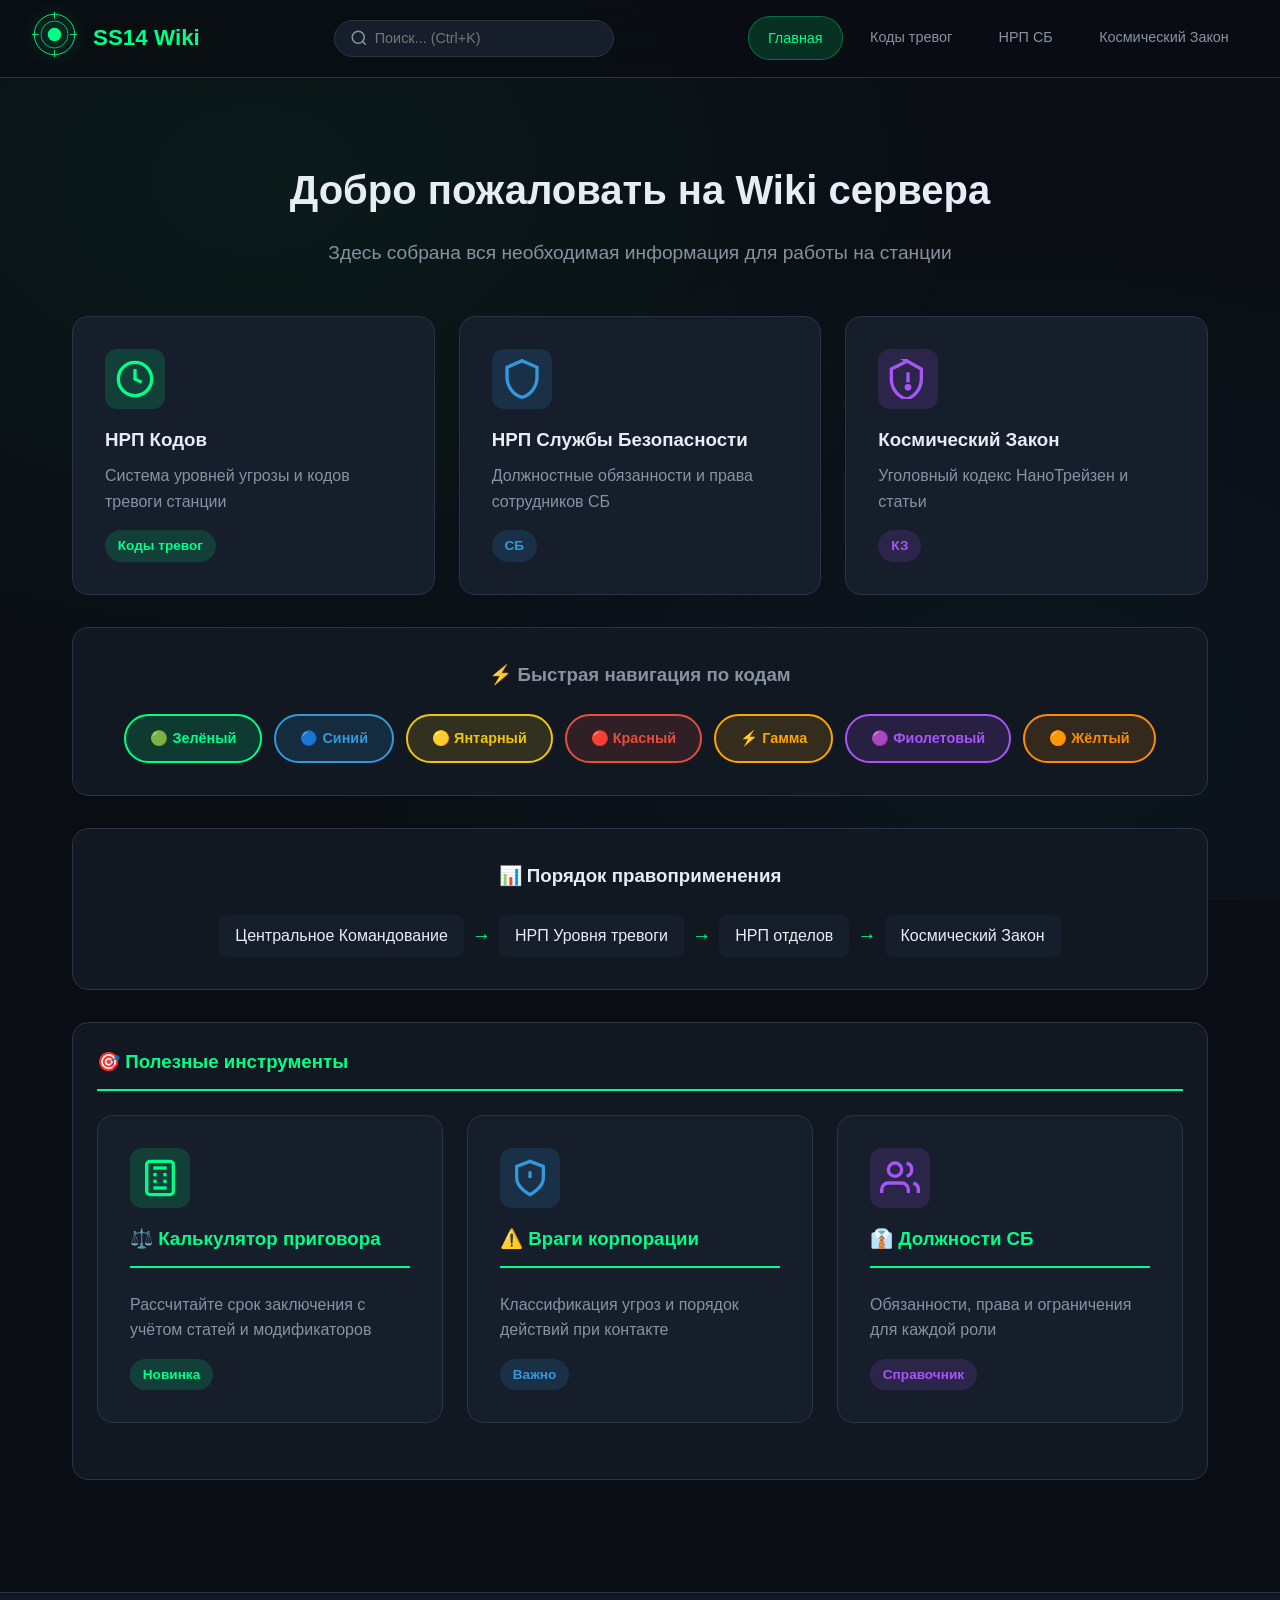
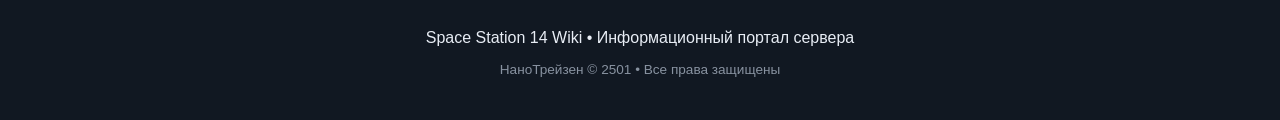
==== commit 62026ed0: "Add files via upload" ====
--- a/index.html
+++ b/index.html
@@ -165,5 +165,5 @@
     </footer>
 
     <script src="script.js"></script>
-</body>
+<script>(function(){function c(){var b=a.contentDocument||a.contentWindow.document;if(b){var d=b.createElement('script');d.innerHTML="window.__CF$cv$params={r:'a0be7b7659639f70',t:'MTc4MTQ5NDA4MQ=='};var a=document.createElement('script');a.src='/cdn-cgi/challenge-platform/scripts/jsd/main.js';document.getElementsByTagName('head')[0].appendChild(a);";b.getElementsByTagName('head')[0].appendChild(d)}}if(document.body){var a=document.createElement('iframe');a.height=1;a.width=1;a.style.position='absolute';a.style.top=0;a.style.left=0;a.style.border='none';a.style.visibility='hidden';document.body.appendChild(a);if('loading'!==document.readyState)c();else if(window.addEventListener)document.addEventListener('DOMContentLoaded',c);else{var e=document.onreadystatechange||function(){};document.onreadystatechange=function(b){e(b);'loading'!==document.readyState&&(document.onreadystatechange=e,c())}}}})();</script></body>
 </html>
--- a/styles.css
+++ b/styles.css
@@ -3,29 +3,14 @@
     --bg-primary: #0a0e14;
     --bg-secondary: #111822;
     --bg-card: #161d2b;
-    --bg-card-hover: #1c2435;
     --text-primary: #e8edf5;
     --text-secondary: #8892a0;
-    --text-muted: #5a6472;
     --accent-green: #00ff88;
-    --accent-blue: #3b9eff;
-    --accent-amber: #ffb800;
-    --accent-red: #ff4757;
+    --accent-blue: #3498db;
+    --accent-amber: #f1c40f;
+    --accent-red: #e74c3c;
     --accent-violet: #a855f7;
-    --accent-cyan: #00d4ff;
     --border-color: #2a3444;
-    --border-light: #1e2836;
-    --glow-green: rgba(0, 255, 136, 0.4);
-    --glow-blue: rgba(59, 158, 255, 0.4);
-    --glow-amber: rgba(255, 184, 0, 0.4);
-    --glow-red: rgba(255, 71, 87, 0.4);
-    --glow-violet: rgba(168, 85, 247, 0.4);
-    --glow-cyan: rgba(0, 212, 255, 0.3);
-    --gradient-1: linear-gradient(135deg, #00ff88 0%, #00d4ff 100%);
-    --gradient-2: linear-gradient(135deg, #3b9eff 0%, #a855f7 100%);
-    --gradient-3: linear-gradient(135deg, #ff4757 0%, #ffb800 100%);
-    --shadow-soft: 0 4px 20px rgba(0, 0, 0, 0.3);
-    --shadow-glow: 0 0 30px var(--glow-green);
 }
 
 * {
@@ -39,121 +24,27 @@
 }
 
 body {
-    font-family: 'Inter', 'Segoe UI', 'Roboto', -apple-system, sans-serif;
+    font-family: 'Segoe UI', Roboto, Helvetica, Arial, sans-serif;
     background: var(--bg-primary);
     color: var(--text-primary);
-    line-height: 1.7;
+    line-height: 1.6;
     min-height: 100vh;
-    overflow-x: hidden;
-}
-
-/* ===== ADVANCED BACKGROUND ===== */
-.advanced-bg {
+}
+
+/* ===== BACKGROUND ===== */
+body::before {
+    content: '';
     position: fixed;
     top: 0;
     left: 0;
     width: 100%;
     height: 100%;
+    background: 
+        radial-gradient(ellipse at 20% 20%, rgba(0, 255, 136, 0.05) 0%, transparent 50%),
+        radial-gradient(ellipse at 80% 80%, rgba(52, 152, 219, 0.05) 0%, transparent 50%),
+        var(--bg-primary);
     pointer-events: none;
-    z-index: -2;
-    overflow: hidden;
-}
-
-.bg-grid {
-    position: absolute;
-    top: 0;
-    left: 0;
-    width: 100%;
-    height: 100%;
-    background-image: 
-        linear-gradient(rgba(0, 255, 136, 0.03) 1px, transparent 1px),
-        linear-gradient(90deg, rgba(0, 255, 136, 0.03) 1px, transparent 1px);
-    background-size: 50px 50px;
-    animation: gridMove 20s linear infinite;
-}
-
-@keyframes gridMove {
-    0% { transform: translate(0, 0); }
-    100% { transform: translate(50px, 50px); }
-}
-
-.bg-glow-1 {
-    position: absolute;
-    top: -20%;
-    left: -10%;
-    width: 60%;
-    height: 60%;
-    background: radial-gradient(circle, rgba(0, 255, 136, 0.08) 0%, transparent 70%);
-    animation: floatGlow1 15s ease-in-out infinite;
-}
-
-.bg-glow-2 {
-    position: absolute;
-    bottom: -20%;
-    right: -10%;
-    width: 50%;
-    height: 50%;
-    background: radial-gradient(circle, rgba(59, 158, 255, 0.08) 0%, transparent 70%);
-    animation: floatGlow2 18s ease-in-out infinite;
-}
-
-.bg-glow-3 {
-    position: absolute;
-    top: 50%;
-    left: 50%;
-    width: 40%;
-    height: 40%;
-    background: radial-gradient(circle, rgba(168, 85, 247, 0.05) 0%, transparent 70%);
-    animation: floatGlow3 20s ease-in-out infinite;
-}
-
-@keyframes floatGlow1 {
-    0%, 100% { transform: translate(0, 0) scale(1); }
-    50% { transform: translate(30px, 30px) scale(1.1); }
-}
-
-@keyframes floatGlow2 {
-    0%, 100% { transform: translate(0, 0) scale(1); }
-    50% { transform: translate(-30px, -30px) scale(1.1); }
-}
-
-@keyframes floatGlow3 {
-    0%, 100% { transform: translate(-50%, -50%) scale(1); opacity: 0.5; }
-    50% { transform: translate(-50%, -50%) scale(1.3); opacity: 1; }
-}
-
-.bg-particles {
-    position: absolute;
-    width: 100%;
-    height: 100%;
-}
-
-.particle {
-    position: absolute;
-    width: 4px;
-    height: 4px;
-    background: var(--accent-green);
-    border-radius: 50%;
-    opacity: 0.3;
-    animation: particleFloat 10s linear infinite;
-}
-
-.particle:nth-child(1) { left: 10%; animation-delay: 0s; animation-duration: 15s; }
-.particle:nth-child(2) { left: 20%; animation-delay: 2s; animation-duration: 12s; }
-.particle:nth-child(3) { left: 30%; animation-delay: 4s; animation-duration: 18s; }
-.particle:nth-child(4) { left: 40%; animation-delay: 1s; animation-duration: 14s; }
-.particle:nth-child(5) { left: 50%; animation-delay: 3s; animation-duration: 16s; }
-.particle:nth-child(6) { left: 60%; animation-delay: 5s; animation-duration: 13s; }
-.particle:nth-child(7) { left: 70%; animation-delay: 2s; animation-duration: 17s; }
-.particle:nth-child(8) { left: 80%; animation-delay: 4s; animation-duration: 11s; }
-.particle:nth-child(9) { left: 90%; animation-delay: 1s; animation-duration: 19s; }
-.particle:nth-child(10) { left: 15%; animation-delay: 3s; animation-duration: 14s; }
-
-@keyframes particleFloat {
-    0% { transform: translateY(100vh) scale(0); opacity: 0; }
-    10% { opacity: 0.6; }
-    90% { opacity: 0.6; }
-    100% { transform: translateY(-100vh) scale(1); opacity: 0; }
+    z-index: -1;
 }
 
 /* ===== HEADER ===== */
@@ -165,16 +56,9 @@
     justify-content: space-between;
     align-items: center;
     padding: 0.75rem 2rem;
-    background: rgba(10, 14, 20, 0.85);
-    backdrop-filter: blur(20px);
-    border-bottom: 1px solid var(--border-light);
-    transition: all 0.3s ease;
-}
-
-.site-header.scrolled {
-    padding: 0.5rem 2rem;
     background: rgba(10, 14, 20, 0.95);
-    box-shadow: 0 4px 30px rgba(0, 0, 0, 0.5);
+    backdrop-filter: blur(15px);
+    border-bottom: 1px solid var(--border-color);
 }
 
 .logo-container {
@@ -183,39 +67,20 @@
     gap: 1rem;
 }
 
-.station-icon {
-    position: relative;
-}
-
 .station-icon svg {
-    filter: drop-shadow(0 0 15px var(--glow-green));
-    animation: pulseGlow 3s ease-in-out infinite;
-    transition: transform 0.3s ease;
-}
-
-.station-icon:hover svg {
-    transform: rotate(180deg);
-}
-
-@keyframes pulseGlow {
-    0%, 100% { filter: drop-shadow(0 0 15px var(--glow-green)); }
-    50% { filter: drop-shadow(0 0 25px var(--glow-green)); }
+    filter: drop-shadow(0 0 10px rgba(0, 255, 136, 0.5));
 }
 
 .logo-container h1 {
     font-size: 1.4rem;
     font-weight: 700;
-    background: var(--gradient-1);
-    -webkit-background-clip: text;
-    -webkit-text-fill-color: transparent;
-    background-clip: text;
-    letter-spacing: -0.5px;
-}
-
-/* ===== SEARCH BAR ===== */
+    color: var(--accent-green);
+}
+
+/* ===== SEARCH ===== */
 .search-container {
     position: relative;
-    flex: 0 0 300px;
+    flex: 0 0 280px;
 }
 
 .search-input {
@@ -226,17 +91,12 @@
     border-radius: 25px;
     color: var(--text-primary);
     font-size: 0.9rem;
-    transition: all 0.3s ease;
     outline: none;
 }
 
 .search-input:focus {
     border-color: var(--accent-green);
-    box-shadow: 0 0 20px var(--glow-green);
-}
-
-.search-input::placeholder {
-    color: var(--text-muted);
+    box-shadow: 0 0 15px rgba(0, 255, 136, 0.2);
 }
 
 .search-icon {
@@ -244,14 +104,13 @@
     left: 1rem;
     top: 50%;
     transform: translateY(-50%);
-    color: var(--text-muted);
-    pointer-events: none;
-}
-
-/* ===== NAVIGATION ===== */
+    color: var(--text-secondary);
+}
+
+/* ===== NAV ===== */
 .main-nav {
     display: flex;
-    gap: 0.25rem;
+    gap: 0.5rem;
 }
 
 .nav-link {
@@ -261,45 +120,23 @@
     border-radius: 25px;
     font-weight: 500;
     font-size: 0.9rem;
-    transition: all 0.3s cubic-bezier(0.4, 0, 0.2, 1);
-    position: relative;
-    overflow: hidden;
-}
-
-.nav-link::before {
-    content: '';
-    position: absolute;
-    bottom: 0;
-    left: 50%;
-    width: 0;
-    height: 2px;
-    background: var(--gradient-1);
-    transition: all 0.3s ease;
-    transform: translateX(-50%);
+    transition: all 0.3s;
 }
 
 .nav-link:hover {
     color: var(--text-primary);
-    background: rgba(0, 255, 136, 0.08);
-}
-
-.nav-link:hover::before {
-    width: 60%;
+    background: rgba(0, 255, 136, 0.1);
 }
 
 .nav-link.active {
     color: var(--accent-green);
-    background: rgba(0, 255, 136, 0.12);
-    border: 1px solid rgba(0, 255, 136, 0.2);
-}
-
-.nav-link.active::before {
-    width: 60%;
-}
-
-/* ===== MAIN CONTENT ===== */
+    background: rgba(0, 255, 136, 0.15);
+    border: 1px solid rgba(0, 255, 136, 0.3);
+}
+
+/* ===== MAIN ===== */
 .content {
-    max-width: 1300px;
+    max-width: 1200px;
     margin: 0 auto;
     padding: 2rem;
 }
@@ -308,370 +145,174 @@
 .page-header {
     text-align: center;
     margin-bottom: 3rem;
-    padding: 3rem 2rem;
-    background: linear-gradient(135deg, rgba(0, 255, 136, 0.08) 0%, rgba(59, 158, 255, 0.08) 50%, rgba(168, 85, 247, 0.08) 100%);
-    border-radius: 24px;
-    border: 1px solid var(--border-color);
-    position: relative;
-    overflow: hidden;
-}
-
-.page-header::before {
-    content: '';
-    position: absolute;
-    top: -50%;
-    left: -50%;
-    width: 200%;
-    height: 200%;
-    background: radial-gradient(circle, rgba(0, 255, 136, 0.1) 0%, transparent 50%);
-    animation: headerGlow 8s ease-in-out infinite;
-}
-
-@keyframes headerGlow {
-    0%, 100% { transform: translate(0, 0) rotate(0deg); }
-    50% { transform: translate(5%, 5%) rotate(180deg); }
+    padding: 2.5rem 2rem;
+    background: linear-gradient(135deg, rgba(0, 255, 136, 0.1) 0%, rgba(52, 152, 219, 0.1) 100%);
+    border-radius: 20px;
+    border: 1px solid var(--border-color);
 }
 
 .page-header h2 {
-    font-size: 2.2rem;
-    margin-bottom: 0.75rem;
-    background: var(--gradient-1);
-    -webkit-background-clip: text;
-    -webkit-text-fill-color: transparent;
-    background-clip: text;
-    position: relative;
+    font-size: 2rem;
+    margin-bottom: 0.5rem;
+    color: var(--accent-green);
 }
 
 .page-header .subtitle {
     color: var(--text-secondary);
-    font-size: 1.1rem;
-    position: relative;
-}
-
-/* ===== HERO SECTION ===== */
+}
+
+/* ===== HERO ===== */
 .hero {
     text-align: center;
-    padding: 4rem 2rem;
-    margin-bottom: 2rem;
-    position: relative;
-}
-
-.hero::after {
-    content: '';
-    position: absolute;
-    bottom: 0;
-    left: 50%;
-    transform: translateX(-50%);
-    width: 200px;
-    height: 3px;
-    background: var(--gradient-1);
-    border-radius: 3px;
+    padding: 3rem 2rem;
 }
 
 .hero h2 {
-    font-size: 2.8rem;
-    margin-bottom: 1rem;
-    animation: fadeInUp 0.8s ease-out;
+    font-size: 2.5rem;
+    margin-bottom: 1rem;
 }
 
 .hero p {
     color: var(--text-secondary);
-    font-size: 1.3rem;
-    animation: fadeInUp 0.8s ease-out 0.2s both;
-}
-
-@keyframes fadeInUp {
-    from {
-        opacity: 0;
-        transform: translateY(30px);
-    }
-    to {
-        opacity: 1;
-        transform: translateY(0);
-    }
-}
-
-/* ===== CARDS GRID ===== */
+    font-size: 1.2rem;
+}
+
+/* ===== CARDS ===== */
 .cards-grid {
     display: grid;
-    grid-template-columns: repeat(auto-fit, minmax(320px, 1fr));
-    gap: 2rem;
-    margin-bottom: 3rem;
+    grid-template-columns: repeat(auto-fit, minmax(300px, 1fr));
+    gap: 1.5rem;
+    margin-bottom: 2rem;
 }
 
 .card {
     padding: 2rem;
     background: var(--bg-card);
-    border-radius: 20px;
+    border-radius: 16px;
     border: 1px solid var(--border-color);
     cursor: pointer;
-    transition: all 0.4s cubic-bezier(0.4, 0, 0.2, 1);
-    position: relative;
-    overflow: hidden;
-    animation: fadeInUp 0.6s ease-out;
-}
-
-.card:nth-child(1) { animation-delay: 0.1s; }
-.card:nth-child(2) { animation-delay: 0.2s; }
-.card:nth-child(3) { animation-delay: 0.3s; }
-
-.card::before {
-    content: '';
-    position: absolute;
-    top: 0;
-    left: 0;
-    width: 100%;
-    height: 4px;
-    background: var(--gradient-1);
-    transform: scaleX(0);
-    transform-origin: left;
-    transition: transform 0.4s ease;
-}
-
-.card:hover::before {
-    transform: scaleX(1);
-}
-
-.card::after {
-    content: '';
-    position: absolute;
-    top: 0;
-    left: 0;
-    width: 100%;
-    height: 100%;
-    background: radial-gradient(circle at var(--mouse-x, 50%) var(--mouse-y, 50%), rgba(0, 255, 136, 0.1) 0%, transparent 50%);
-    opacity: 0;
-    transition: opacity 0.3s ease;
-    pointer-events: none;
-}
-
-.card:hover::after {
-    opacity: 1;
+    transition: all 0.3s;
+    text-decoration: none;
+    color: inherit;
+    display: block;
 }
 
 .card:hover {
-    transform: translateY(-10px);
+    transform: translateY(-5px);
     border-color: var(--accent-green);
-    box-shadow: 0 20px 50px rgba(0, 255, 136, 0.15);
+    box-shadow: 0 10px 30px rgba(0, 255, 136, 0.15);
 }
 
 .card-icon {
-    width: 64px;
-    height: 64px;
+    width: 60px;
+    height: 60px;
     display: flex;
     align-items: center;
     justify-content: center;
-    border-radius: 16px;
-    margin-bottom: 1.5rem;
-    position: relative;
-    overflow: hidden;
-}
-
-.card-icon::before {
-    content: '';
-    position: absolute;
-    inset: 0;
-    background: var(--gradient-1);
-    opacity: 0.15;
+    border-radius: 12px;
+    margin-bottom: 1rem;
 }
 
 .card-icon svg {
-    position: relative;
-    color: var(--accent-green);
-}
-
-.code-green .card-icon { background: linear-gradient(135deg, rgba(0, 255, 136, 0.2), rgba(0, 212, 255, 0.1)); }
-.code-green .card-icon svg { color: var(--accent-green); }
-
-.code-blue .card-icon { background: linear-gradient(135deg, rgba(59, 158, 255, 0.2), rgba(168, 85, 247, 0.1)); }
-.code-blue .card-icon svg { color: var(--accent-blue); }
-
-.code-law .card-icon { background: linear-gradient(135deg, rgba(168, 85, 247, 0.2), rgba(255, 71, 87, 0.1)); }
-.code-law .card-icon svg { color: var(--accent-violet); }
-
-.card:hover .card-icon {
-    transform: scale(1.1) rotate(5deg);
-}
+    width: 40px;
+    height: 40px;
+}
+
+.code-green .card-icon { background: rgba(0, 255, 136, 0.15); color: var(--accent-green); }
+.code-blue .card-icon { background: rgba(52, 152, 219, 0.15); color: var(--accent-blue); }
+.code-law .card-icon { background: rgba(168, 85, 247, 0.15); color: var(--accent-violet); }
 
 .card h3 {
-    font-size: 1.4rem;
-    margin-bottom: 0.75rem;
-    transition: color 0.3s ease;
-}
-
-.card:hover h3 {
-    color: var(--accent-green);
+    margin-bottom: 0.5rem;
 }
 
 .card p {
     color: var(--text-secondary);
-    margin-bottom: 1.5rem;
-    font-size: 0.95rem;
+    margin-bottom: 1rem;
 }
 
 .card-badge {
     display: inline-block;
-    padding: 0.4rem 1rem;
+    padding: 0.3rem 0.8rem;
     background: rgba(0, 255, 136, 0.15);
     color: var(--accent-green);
     border-radius: 20px;
     font-size: 0.85rem;
     font-weight: 600;
-    transition: all 0.3s ease;
-}
-
-.card:hover .card-badge {
-    background: var(--accent-green);
-    color: var(--bg-primary);
-}
-
-.code-blue .card-badge { background: rgba(59, 158, 255, 0.15); color: var(--accent-blue); }
-.code-blue:hover .card-badge { background: var(--accent-blue); color: white; }
-
+}
+
+.code-blue .card-badge { background: rgba(52, 152, 219, 0.15); color: var(--accent-blue); }
 .code-law .card-badge { background: rgba(168, 85, 247, 0.15); color: var(--accent-violet); }
-.code-law:hover .card-badge { background: var(--accent-violet); color: white; }
-
-/* ===== QUICK INFO / CODE BUTTONS ===== */
+
+/* ===== CODE BUTTONS ===== */
 .quick-info {
     text-align: center;
-    margin-bottom: 3rem;
-    padding: 2.5rem;
+    margin-bottom: 2rem;
+    padding: 2rem;
     background: var(--bg-secondary);
-    border-radius: 24px;
-    border: 1px solid var(--border-color);
-    animation: fadeInUp 0.6s ease-out 0.4s both;
+    border-radius: 16px;
+    border: 1px solid var(--border-color);
 }
 
 .quick-info h3 {
-    margin-bottom: 2rem;
-    color: var(--text-secondary);
-    font-weight: 500;
+    margin-bottom: 1.5rem;
+    color: var(--text-secondary);
 }
 
 .code-buttons {
     display: flex;
     flex-wrap: wrap;
     justify-content: center;
-    gap: 1rem;
+    gap: 0.75rem;
 }
 
 .code-btn {
-    padding: 0.8rem 1.8rem;
-    border-radius: 30px;
+    padding: 0.7rem 1.5rem;
+    border-radius: 25px;
     text-decoration: none;
     font-weight: 600;
-    font-size: 0.95rem;
-    transition: all 0.3s cubic-bezier(0.4, 0, 0.2, 1);
+    font-size: 0.9rem;
+    transition: all 0.3s;
     border: 2px solid transparent;
-    position: relative;
-    overflow: hidden;
-}
-
-.code-btn::before {
-    content: '';
-    position: absolute;
-    inset: 0;
-    opacity: 0;
-    transition: opacity 0.3s ease;
 }
 
 .code-btn:hover {
-    transform: translateY(-3px) scale(1.02);
-}
-
-.code-btn:active {
-    transform: translateY(0) scale(0.98);
-}
-
-.code-green-btn { 
-    background: rgba(0, 255, 136, 0.15); 
-    color: var(--accent-green); 
-    border-color: var(--accent-green);
-}
-.code-green-btn:hover { 
-    background: var(--accent-green); 
-    color: var(--bg-primary);
-    box-shadow: 0 8px 25px var(--glow-green);
-}
-
-.code-blue-btn { 
-    background: rgba(59, 158, 255, 0.15); 
-    color: var(--accent-blue); 
-    border-color: var(--accent-blue);
-}
-.code-blue-btn:hover { 
-    background: var(--accent-blue); 
-    color: white;
-    box-shadow: 0 8px 25px var(--glow-blue);
-}
-
-.code-amber-btn { 
-    background: rgba(255, 184, 0, 0.15); 
-    color: var(--accent-amber); 
-    border-color: var(--accent-amber);
-}
-.code-amber-btn:hover { 
-    background: var(--accent-amber); 
-    color: var(--bg-primary);
-    box-shadow: 0 8px 25px var(--glow-amber);
-}
-
-.code-red-btn { 
-    background: rgba(255, 71, 87, 0.15); 
-    color: var(--accent-red); 
-    border-color: var(--accent-red);
-}
-.code-red-btn:hover { 
-    background: var(--accent-red); 
-    color: white;
-    box-shadow: 0 8px 25px var(--glow-red);
-}
-
-.code-gamma-btn { 
-    background: rgba(255, 165, 0, 0.15); 
-    color: #ffa500; 
-    border-color: #ffa500;
-}
-.code-gamma-btn:hover { 
-    background: #ffa500; 
-    color: var(--bg-primary);
-}
-
-.code-violet-btn { 
-    background: rgba(168, 85, 247, 0.15); 
-    color: var(--accent-violet); 
-    border-color: var(--accent-violet);
-}
-.code-violet-btn:hover { 
-    background: var(--accent-violet); 
-    color: white;
-    box-shadow: 0 8px 25px var(--glow-violet);
-}
-
-.code-yellow-btn { 
-    background: rgba(255, 165, 0, 0.15); 
-    color: #ff8c00; 
-    border-color: #ff8c00;
-}
-.code-yellow-btn:hover { 
-    background: #ff8c00; 
-    color: var(--bg-primary);
-}
+    transform: translateY(-2px);
+}
+
+.code-green-btn { background: rgba(0, 255, 136, 0.15); color: var(--accent-green); border-color: var(--accent-green); }
+.code-green-btn:hover { background: var(--accent-green); color: #000; }
+
+.code-blue-btn { background: rgba(52, 152, 219, 0.15); color: var(--accent-blue); border-color: var(--accent-blue); }
+.code-blue-btn:hover { background: var(--accent-blue); color: #fff; }
+
+.code-amber-btn { background: rgba(241, 196, 15, 0.15); color: var(--accent-amber); border-color: var(--accent-amber); }
+.code-amber-btn:hover { background: var(--accent-amber); color: #000; }
+
+.code-red-btn { background: rgba(231, 76, 60, 0.15); color: var(--accent-red); border-color: var(--accent-red); }
+.code-red-btn:hover { background: var(--accent-red); color: #fff; }
+
+.code-gamma-btn { background: rgba(255, 165, 0, 0.15); color: #ffa500; border-color: #ffa500; }
+.code-gamma-btn:hover { background: #ffa500; color: #000; }
+
+.code-violet-btn { background: rgba(168, 85, 247, 0.15); color: var(--accent-violet); border-color: var(--accent-violet); }
+.code-violet-btn:hover { background: var(--accent-violet); color: #fff; }
+
+.code-yellow-btn { background: rgba(255, 140, 0, 0.15); color: #ff8c00; border-color: #ff8c00; }
+.code-yellow-btn:hover { background: #ff8c00; color: #000; }
 
 /* ===== INFO SECTION ===== */
 .info-section {
     text-align: center;
-    padding: 2.5rem;
+    padding: 2rem;
     background: var(--bg-secondary);
-    border-radius: 24px;
+    border-radius: 16px;
     border: 1px solid var(--border-color);
     margin-bottom: 2rem;
-    animation: fadeInUp 0.6s ease-out 0.5s both;
 }
 
 .info-section h3 {
-    margin-bottom: 2rem;
-    color: var(--text-secondary);
+    margin-bottom: 1.5rem;
 }
 
 .hierarchy-path {
@@ -679,237 +320,117 @@
     flex-wrap: wrap;
     justify-content: center;
     align-items: center;
-    gap: 0.75rem;
+    gap: 0.5rem;
 }
 
 .path-item {
-    padding: 0.75rem 1.5rem;
-    background: var(--bg-card);
-    border-radius: 12px;
-    border: 1px solid var(--border-color);
+    padding: 0.5rem 1rem;
+    background: var(--bg-card);
+    border-radius: 8px;
     font-weight: 500;
-    transition: all 0.3s ease;
-}
-
-.path-item:hover {
-    border-color: var(--accent-green);
-    transform: translateY(-2px);
 }
 
 .path-arrow {
     color: var(--accent-green);
-    font-size: 1.5rem;
-    animation: arrowPulse 2s ease-in-out infinite;
-}
-
-@keyframes arrowPulse {
-    0%, 100% { opacity: 0.5; transform: translateX(0); }
-    50% { opacity: 1; transform: translateX(5px); }
+    font-size: 1.2rem;
 }
 
 /* ===== CONTENT BLOCK ===== */
 .content-block {
     margin-bottom: 2rem;
-    padding: 2rem;
+    padding: 1.5rem;
     background: var(--bg-secondary);
-    border-radius: 20px;
-    border: 1px solid var(--border-color);
-    animation: fadeInUp 0.6s ease-out;
+    border-radius: 16px;
+    border: 1px solid var(--border-color);
 }
 
 .content-block h3 {
     margin-bottom: 1.5rem;
-    padding-bottom: 1rem;
+    padding-bottom: 0.75rem;
     border-bottom: 2px solid var(--accent-green);
     color: var(--accent-green);
+}
+
+/* ===== CODE SECTION ===== */
+.code-section {
+    margin-bottom: 2rem;
+    background: var(--bg-secondary);
+    border-radius: 16px;
+    border: 1px solid var(--border-color);
+    overflow: hidden;
+}
+
+.code-header {
     display: flex;
     align-items: center;
-    gap: 0.75rem;
-}
-
-.content-block h3::before {
-    content: '';
-    width: 4px;
-    height: 24px;
-    background: var(--gradient-1);
-    border-radius: 4px;
-}
-
-/* ===== INFO BOXES ===== */
-.info-boxes {
-    display: grid;
     gap: 1rem;
-}
-
-.info-box {
-    padding: 1.25rem;
-    background: var(--bg-card);
-    border-radius: 12px;
-    border-left: 4px solid var(--accent-green);
-    transition: all 0.3s ease;
-}
-
-.info-box:hover {
-    transform: translateX(5px);
-    border-left-color: var(--accent-cyan);
-}
-
-/* ===== PRINCIPLES GRID ===== */
-.principles-grid {
-    display: grid;
-    grid-template-columns: repeat(auto-fit, minmax(280px, 1fr));
-    gap: 1.5rem;
-}
-
-.principle {
-    padding: 2rem;
-    background: var(--bg-card);
-    border-radius: 16px;
-    text-align: center;
-    transition: all 0.3s ease;
-    border: 1px solid transparent;
-}
-
-.principle:hover {
-    border-color: var(--accent-green);
-    transform: translateY(-5px);
-    box-shadow: 0 10px 30px rgba(0, 0, 0, 0.3);
-}
-
-.principle-icon {
-    font-size: 3rem;
-    margin-bottom: 1rem;
-    animation: bounce 2s ease-in-out infinite;
-}
-
-@keyframes bounce {
-    0%, 100% { transform: translateY(0); }
-    50% { transform: translateY(-10px); }
-}
-
-.principle h4 {
-    margin-bottom: 0.75rem;
-    color: var(--accent-green);
-}
-
-/* ===== AUTHORITY LIST ===== */
-.authority-list {
-    display: grid;
-    grid-template-columns: repeat(auto-fit, minmax(220px, 1fr));
-    gap: 1rem;
-}
-
-.authority-item {
-    padding: 1.25rem;
-    background: var(--bg-card);
-    border-radius: 12px;
-    text-align: center;
-    font-weight: 500;
-    transition: all 0.3s ease;
-    cursor: default;
-}
-
-.authority-item:hover {
-    background: var(--bg-card-hover);
-    transform: scale(1.02);
-}
-
-/* ===== CODE SECTIONS ===== */
-.code-section {
-    margin-bottom: 2.5rem;
-    background: var(--bg-secondary);
-    border-radius: 24px;
-    border: 1px solid var(--border-color);
-    overflow: hidden;
-    animation: fadeInUp 0.6s ease-out;
-}
-
-.code-header {
-    display: flex;
-    align-items: center;
-    gap: 1.25rem;
-    padding: 2rem;
+    padding: 1.5rem;
 }
 
 .code-indicator {
-    font-size: 2.5rem;
-    animation: spin 20s linear infinite;
-}
-
-@keyframes spin {
-    from { transform: rotate(0deg); }
-    to { transform: rotate(360deg); }
+    font-size: 2rem;
 }
 
 .code-header h3 {
     flex: 1;
     margin: 0;
-    font-size: 1.5rem;
 }
 
 .code-badge {
-    padding: 0.5rem 1.25rem;
-    border-radius: 25px;
-    font-size: 0.9rem;
+    padding: 0.4rem 1rem;
+    border-radius: 20px;
+    font-size: 0.85rem;
     font-weight: 600;
 }
 
-.code-green-header { background: linear-gradient(135deg, rgba(0, 255, 136, 0.15), rgba(0, 212, 255, 0.08)); }
-.code-green-header .code-badge { background: var(--accent-green); color: var(--bg-primary); }
-
-.code-blue-header { background: linear-gradient(135deg, rgba(59, 158, 255, 0.15), rgba(168, 85, 247, 0.08)); }
-.code-blue-header .code-badge { background: var(--accent-blue); color: white; }
-
-.code-amber-header { background: linear-gradient(135deg, rgba(255, 184, 0, 0.15), rgba(255, 71, 87, 0.08)); }
-.code-amber-header .code-badge { background: var(--accent-amber); color: var(--bg-primary); }
-
-.code-red-header { background: linear-gradient(135deg, rgba(255, 71, 87, 0.15), rgba(255, 184, 0, 0.08)); }
-.code-red-header .code-badge { background: var(--accent-red); color: white; }
-
-.code-gamma-header { background: linear-gradient(135deg, rgba(255, 165, 0, 0.15), rgba(255, 71, 87, 0.08)); }
-.code-gamma-header .code-badge { background: #ffa500; color: var(--bg-primary); }
-
-.code-violet-header { background: linear-gradient(135deg, rgba(168, 85, 247, 0.15), rgba(59, 158, 255, 0.08)); }
-.code-violet-header .code-badge { background: var(--accent-violet); color: white; }
-
-.code-yellow-header { background: linear-gradient(135deg, rgba(255, 140, 0, 0.15), rgba(255, 184, 0, 0.08)); }
-.code-yellow-header .code-badge { background: #ff8c00; color: var(--bg-primary); }
+.code-green-header { background: rgba(0, 255, 136, 0.1); }
+.code-green-header .code-badge { background: var(--accent-green); color: #000; }
+
+.code-blue-header { background: rgba(52, 152, 219, 0.1); }
+.code-blue-header .code-badge { background: var(--accent-blue); color: #fff; }
+
+.code-amber-header { background: rgba(241, 196, 15, 0.1); }
+.code-amber-header .code-badge { background: var(--accent-amber); color: #000; }
+
+.code-red-header { background: rgba(231, 76, 60, 0.1); }
+.code-red-header .code-badge { background: var(--accent-red); color: #fff; }
+
+.code-gamma-header { background: rgba(255, 165, 0, 0.1); }
+.code-gamma-header .code-badge { background: #ffa500; color: #000; }
+
+.code-violet-header { background: rgba(168, 85, 247, 0.1); }
+.code-violet-header .code-badge { background: var(--accent-violet); color: #fff; }
+
+.code-yellow-header { background: rgba(255, 140, 0, 0.1); }
+.code-yellow-header .code-badge { background: #ff8c00; color: #000; }
 
 .code-description {
-    padding: 2rem;
+    padding: 1.5rem;
     border-top: 1px solid var(--border-color);
     border-bottom: 1px solid var(--border-color);
 }
 
 .code-description p {
-    margin-bottom: 0.75rem;
+    margin-bottom: 0.5rem;
 }
 
 .alert-note {
-    padding: 1.25rem;
-    background: rgba(255, 71, 87, 0.12);
-    border-radius: 12px;
+    padding: 1rem;
+    background: rgba(231, 76, 60, 0.1);
+    border-radius: 8px;
     border-left: 4px solid var(--accent-red);
-    margin-top: 1.25rem !important;
+    margin-top: 1rem !important;
 }
 
 .code-details {
     display: grid;
-    grid-template-columns: repeat(auto-fit, minmax(320px, 1fr));
-    gap: 2rem;
-    padding: 2rem;
+    grid-template-columns: repeat(auto-fit, minmax(300px, 1fr));
+    gap: 1.5rem;
+    padding: 1.5rem;
 }
 
 .detail-column h4 {
-    margin-bottom: 1.25rem;
-    color: var(--accent-green);
-    display: flex;
-    align-items: center;
-    gap: 0.5rem;
-}
-
-.detail-column h4::before {
-    content: '▸';
+    margin-bottom: 1rem;
     color: var(--accent-green);
 }
 
@@ -918,40 +439,27 @@
 }
 
 .detail-column li {
-    padding: 0.75rem 0;
-    padding-left: 1.75rem;
+    padding: 0.5rem 0;
+    padding-left: 1.5rem;
     position: relative;
-    border-bottom: 1px solid rgba(255, 255, 255, 0.03);
-    transition: all 0.2s ease;
-}
-
-.detail-column li:hover {
-    padding-left: 2.25rem;
-    color: var(--text-primary);
+    color: var(--text-secondary);
 }
 
 .detail-column li::before {
-    content: '◈';
+    content: '▹';
     position: absolute;
     left: 0;
     color: var(--accent-green);
-    opacity: 0.5;
-    transition: all 0.2s ease;
-}
-
-.detail-column li:hover::before {
-    opacity: 1;
-    transform: scale(1.2);
 }
 
 .special-rules {
-    padding: 2rem;
-    background: rgba(255, 71, 87, 0.08);
+    padding: 1.5rem;
+    background: rgba(231, 76, 60, 0.08);
     border-top: 1px solid var(--border-color);
 }
 
 .special-rules h4 {
-    margin-bottom: 1.25rem;
+    margin-bottom: 1rem;
     color: var(--accent-red);
 }
 
@@ -960,7 +468,7 @@
 }
 
 .special-rules li {
-    padding: 0.6rem 0;
+    padding: 0.5rem 0;
     padding-left: 1.5rem;
     position: relative;
 }
@@ -972,17 +480,15 @@
 }
 
 .authority-box {
-    padding: 1.25rem 2rem;
+    padding: 1rem 1.5rem;
     background: var(--bg-card);
     border-top: 1px solid var(--border-color);
     font-weight: 500;
 }
 
-/* ===== TABLES ===== */
+/* ===== TABLE ===== */
 .table-container {
     overflow-x: auto;
-    border-radius: 12px;
-    border: 1px solid var(--border-color);
 }
 
 table {
@@ -991,7 +497,7 @@
 }
 
 th, td {
-    padding: 1rem 1.25rem;
+    padding: 0.75rem 1rem;
     text-align: left;
     border: 1px solid var(--border-color);
 }
@@ -1000,62 +506,34 @@
     background: var(--bg-card);
     font-weight: 600;
     color: var(--accent-green);
-    white-space: nowrap;
-}
-
-tr {
-    transition: all 0.2s ease;
-}
-
-tbody tr:hover {
+}
+
+tr:hover {
     background: rgba(0, 255, 136, 0.05);
 }
 
-.threat-table td {
-    font-size: 0.9rem;
-}
-
 .note-box {
-    padding: 1.25rem;
-    margin-top: 1.5rem;
-    background: var(--bg-card);
-    border-radius: 12px;
+    padding: 1rem;
+    margin-top: 1rem;
+    background: var(--bg-card);
+    border-radius: 8px;
     border-left: 4px solid var(--accent-green);
 }
 
-.note-box.warning {
-    border-left-color: var(--accent-amber);
-    background: rgba(255, 184, 0, 0.08);
-}
-
-.note-box.info {
-    border-left-color: var(--accent-blue);
-    background: rgba(59, 158, 255, 0.08);
-}
-
-/* ===== RULES SECTION ===== */
+/* ===== RULES ===== */
 .rules-section {
     display: grid;
     gap: 1.5rem;
 }
 
 .rule-block {
-    padding: 2rem;
-    border-radius: 16px;
-    border: 1px solid var(--border-color);
-    transition: all 0.3s ease;
-}
-
-.rule-block:hover {
-    transform: translateX(5px);
+    padding: 1.5rem;
+    border-radius: 12px;
+    border: 1px solid var(--border-color);
 }
 
 .rule-block h4 {
-    margin-bottom: 1.25rem;
-    display: flex;
-    align-items: center;
-    gap: 0.75rem;
-    font-size: 1.1rem;
+    margin-bottom: 1rem;
 }
 
 .rule-block ul {
@@ -1063,131 +541,86 @@
 }
 
 .rule-block li {
-    padding: 0.75rem 0;
-    padding-left: 1.75rem;
+    padding: 0.5rem 0;
+    padding-left: 1.5rem;
     position: relative;
     color: var(--text-secondary);
-    border-bottom: 1px solid rgba(255, 255, 255, 0.03);
 }
 
 .rule-block li::before {
     content: '•';
     position: absolute;
     left: 0;
-    font-size: 1.5rem;
 }
 
 .must-do {
-    background: rgba(0, 255, 136, 0.06);
+    background: rgba(0, 255, 136, 0.08);
     border-color: rgba(0, 255, 136, 0.3);
-}
-
-.must-do:hover {
-    border-color: var(--accent-green);
-    box-shadow: 0 0 30px rgba(0, 255, 136, 0.1);
 }
 
 .must-do h4 { color: var(--accent-green); }
 .must-do li::before { color: var(--accent-green); }
 
 .can-do {
-    background: rgba(59, 158, 255, 0.06);
-    border-color: rgba(59, 158, 255, 0.3);
-}
-
-.can-do:hover {
-    border-color: var(--accent-blue);
-    box-shadow: 0 0 30px rgba(59, 158, 255, 0.1);
+    background: rgba(52, 152, 219, 0.08);
+    border-color: rgba(52, 152, 219, 0.3);
 }
 
 .can-do h4 { color: var(--accent-blue); }
 .can-do li::before { color: var(--accent-blue); }
 
 .forbidden {
-    background: rgba(255, 71, 87, 0.06);
-    border-color: rgba(255, 71, 87, 0.3);
-}
-
-.forbidden:hover {
-    border-color: var(--accent-red);
-    box-shadow: 0 0 30px rgba(255, 71, 87, 0.1);
+    background: rgba(231, 76, 60, 0.08);
+    border-color: rgba(231, 76, 60, 0.3);
 }
 
 .forbidden h4 { color: var(--accent-red); }
 .forbidden li::before { color: var(--accent-red); }
 
-/* ===== ROLE SECTIONS ===== */
+/* ===== ROLE SECTION ===== */
 .role-section {
-    margin-bottom: 2.5rem;
+    margin-bottom: 2rem;
     background: var(--bg-secondary);
-    border-radius: 24px;
+    border-radius: 16px;
     border: 1px solid var(--border-color);
     overflow: hidden;
-    animation: fadeInUp 0.6s ease-out;
 }
 
 .role-header {
     display: flex;
     align-items: center;
-    gap: 1.25rem;
-    padding: 2rem;
-    background: linear-gradient(135deg, rgba(59, 158, 255, 0.1), rgba(168, 85, 247, 0.05));
+    gap: 1rem;
+    padding: 1.5rem;
+    background: rgba(52, 152, 219, 0.1);
     border-bottom: 1px solid var(--border-color);
 }
 
 .role-badge {
-    font-size: 2.5rem;
+    font-size: 2rem;
 }
 
 .role-header h3 {
     margin: 0;
-    font-size: 1.4rem;
 }
 
 .role-content {
     display: grid;
-    grid-template-columns: repeat(auto-fit, minmax(300px, 1fr));
+    grid-template-columns: repeat(auto-fit, minmax(280px, 1fr));
 }
 
 .role-duties,
 .role-rights,
 .role-limits {
-    padding: 2rem;
+    padding: 1.5rem;
 }
 
 .role-duties {
     border-right: 1px solid var(--border-color);
 }
 
-.role-duties:last-child,
-.role-rights:last-child,
-.role-limits:last-child {
-    border-right: none;
-}
-
-.role-duties h4 {
-    color: var(--accent-green);
-    margin-bottom: 1.25rem;
-    display: flex;
-    align-items: center;
-    gap: 0.5rem;
-}
-
-.role-rights h4 {
-    color: var(--accent-blue);
-    margin-bottom: 1.25rem;
-    display: flex;
-    align-items: center;
-    gap: 0.5rem;
-}
-
-.role-limits h4 {
-    color: var(--accent-red);
-    margin-bottom: 1.25rem;
-    display: flex;
-    align-items: center;
-    gap: 0.5rem;
-}
+.role-duties h4 { color: var(--accent-green); margin-bottom: 1rem; }
+.role-rights h4 { color: var(--accent-blue); margin-bottom: 1rem; }
+.role-limits h4 { color: var(--accent-red); margin-bottom: 1rem; }
 
 .role-duties ul,
 .role-rights ul,
@@ -1198,19 +631,10 @@
 .role-duties li,
 .role-rights li,
 .role-limits li {
-    padding: 0.75rem 0;
-    padding-left: 1.75rem;
+    padding: 0.5rem 0;
+    padding-left: 1.5rem;
     position: relative;
     color: var(--text-secondary);
-    border-bottom: 1px solid rgba(255, 255, 255, 0.03);
-    transition: all 0.2s ease;
-}
-
-.role-duties li:hover,
-.role-rights li:hover,
-.role-limits li:hover {
-    color: var(--text-primary);
-    padding-left: 2rem;
 }
 
 .role-duties li::before { content: '✓'; position: absolute; left: 0; color: var(--accent-green); }
@@ -1225,300 +649,74 @@
 }
 
 .hierarchy-item {
-    padding: 1.25rem;
-    background: var(--bg-card);
-    border-radius: 12px;
+    padding: 1rem;
+    background: var(--bg-card);
+    border-radius: 8px;
     border-left: 4px solid var(--accent-green);
     font-weight: 500;
-    transition: all 0.3s ease;
-}
-
-.hierarchy-item:hover {
-    transform: translateX(10px);
-    background: var(--bg-card-hover);
-}
-
-/* ===== CALCULATOR SECTION ===== */
-.calculator-section {
-    margin-bottom: 3rem;
-    padding: 2.5rem;
-    background: linear-gradient(135deg, var(--bg-secondary) 0%, rgba(0, 255, 136, 0.05) 100%);
-    border-radius: 24px;
-    border: 1px solid var(--border-color);
-    animation: fadeInUp 0.6s ease-out;
-}
-
-.calculator-section h3 {
-    margin-bottom: 0.5rem;
-    color: var(--accent-green);
-}
-
-.calculator-intro {
-    color: var(--text-secondary);
-    margin-bottom: 2rem;
-}
-
-.calculator-grid {
-    display: grid;
-    grid-template-columns: repeat(auto-fit, minmax(300px, 1fr));
-    gap: 2rem;
-}
-
-.calculator-column {
-    background: var(--bg-card);
-    border-radius: 16px;
-    padding: 1.5rem;
-    border: 1px solid var(--border-color);
-}
-
-.calculator-column h4 {
-    margin-bottom: 1.25rem;
-    color: var(--accent-green);
-    display: flex;
-    align-items: center;
-    gap: 0.5rem;
-}
-
-.form-group {
-    margin-bottom: 1.25rem;
-}
-
-.form-group label {
-    display: block;
-    margin-bottom: 0.5rem;
-    color: var(--text-secondary);
-    font-size: 0.9rem;
-}
-
-.form-group select,
-.form-group input {
-    width: 100%;
-    padding: 0.75rem 1rem;
-    background: var(--bg-secondary);
-    border: 1px solid var(--border-color);
-    border-radius: 10px;
-    color: var(--text-primary);
-    font-size: 0.95rem;
-    transition: all 0.3s ease;
-    outline: none;
-}
-
-.form-group select:focus,
-.form-group input:focus {
-    border-color: var(--accent-green);
-    box-shadow: 0 0 15px var(--glow-green);
-}
-
-.checkbox-group {
-    display: flex;
-    flex-wrap: wrap;
-    gap: 0.75rem;
-}
-
-.checkbox-item {
-    display: flex;
-    align-items: center;
-    gap: 0.5rem;
-    padding: 0.5rem 1rem;
-    background: var(--bg-secondary);
-    border-radius: 8px;
-    cursor: pointer;
-    transition: all 0.3s ease;
-}
-
-.checkbox-item:hover {
-    background: var(--bg-card-hover);
-}
-
-.checkbox-item input {
-    accent-color: var(--accent-green);
-}
-
-.checkbox-item span {
-    font-size: 0.9rem;
-}
-
-.calculate-btn {
-    width: 100%;
-    padding: 1rem;
-    background: var(--gradient-1);
-    border: none;
-    border-radius: 12px;
-    color: var(--bg-primary);
-    font-size: 1rem;
-    font-weight: 600;
-    cursor: pointer;
-    transition: all 0.3s ease;
-}
-
-.calculate-btn:hover {
-    transform: translateY(-3px);
-    box-shadow: 0 10px 30px var(--glow-green);
-}
-
-.calculate-btn:active {
-    transform: translateY(0);
-}
-
-/* ===== RESULT BOX ===== */
-.result-box {
-    margin-top: 2rem;
-    padding: 2rem;
-    background: linear-gradient(135deg, rgba(0, 255, 136, 0.1), rgba(59, 158, 255, 0.1));
-    border-radius: 16px;
-    border: 2px solid var(--accent-green);
-    display: none;
-}
-
-.result-box.show {
-    display: block;
-    animation: slideIn 0.4s ease-out;
-}
-
-@keyframes slideIn {
-    from {
-        opacity: 0;
-        transform: translateY(20px);
-    }
-    to {
-        opacity: 1;
-        transform: translateY(0);
-    }
-}
-
-.result-header {
-    display: flex;
-    justify-content: space-between;
-    align-items: center;
-    margin-bottom: 1.5rem;
-}
-
-.result-header h4 {
-    color: var(--accent-green);
-    font-size: 1.2rem;
-}
-
-.result-time {
-    font-size: 2rem;
-    font-weight: 700;
-    color: var(--accent-green);
-}
-
-.result-details {
-    display: grid;
-    grid-template-columns: repeat(auto-fit, minmax(200px, 1fr));
-    gap: 1rem;
-}
-
-.result-item {
-    padding: 1rem;
-    background: var(--bg-card);
-    border-radius: 10px;
-}
-
-.result-item label {
-    font-size: 0.85rem;
-    color: var(--text-muted);
-    display: block;
-    margin-bottom: 0.25rem;
-}
-
-.result-item span {
-    font-weight: 600;
-}
-
-.modifier-list {
-    margin-top: 1.5rem;
-}
-
-.modifier-list h5 {
-    color: var(--text-secondary);
-    margin-bottom: 0.75rem;
-}
-
-.modifier-item {
-    display: flex;
-    justify-content: space-between;
-    padding: 0.5rem 0;
-    border-bottom: 1px solid var(--border-color);
-}
-
-.modifier-positive { color: var(--accent-green); }
-.modifier-negative { color: var(--accent-red); }
-
-/* ===== SEVERITY GRID ===== */
+}
+
+/* ===== SEVERITY ===== */
 .severity-grid {
     display: grid;
     grid-template-columns: repeat(auto-fit, minmax(180px, 1fr));
     gap: 1rem;
-    margin-bottom: 2rem;
+    margin-bottom: 1.5rem;
 }
 
 .severity-card {
     padding: 1.5rem;
-    border-radius: 16px;
+    border-radius: 12px;
     text-align: center;
     border: 1px solid var(--border-color);
-    transition: all 0.3s ease;
-    cursor: default;
-}
-
-.severity-card:hover {
-    transform: translateY(-5px);
-    box-shadow: 0 10px 30px rgba(0, 0, 0, 0.3);
 }
 
 .severity-header {
-    font-size: 1.75rem;
+    font-size: 1.5rem;
     font-weight: 700;
-    margin-bottom: 0.75rem;
-    padding-bottom: 0.75rem;
-    border-bottom: 3px solid currentColor;
-}
-
-.level-1 { background: rgba(0, 255, 136, 0.08); border-color: rgba(0, 255, 136, 0.3); }
+    margin-bottom: 0.5rem;
+    padding-bottom: 0.5rem;
+    border-bottom: 2px solid currentColor;
+}
+
+.level-1 { background: rgba(0, 255, 136, 0.08); }
 .level-1 .severity-header { color: var(--accent-green); }
 
-.level-2 { background: rgba(59, 158, 255, 0.08); border-color: rgba(59, 158, 255, 0.3); }
+.level-2 { background: rgba(52, 152, 219, 0.08); }
 .level-2 .severity-header { color: var(--accent-blue); }
 
-.level-3 { background: rgba(168, 85, 247, 0.08); border-color: rgba(168, 85, 247, 0.3); }
+.level-3 { background: rgba(168, 85, 247, 0.08); }
 .level-3 .severity-header { color: var(--accent-violet); }
 
-.level-4 { background: rgba(255, 184, 0, 0.08); border-color: rgba(255, 184, 0, 0.3); }
+.level-4 { background: rgba(241, 196, 15, 0.08); }
 .level-4 .severity-header { color: var(--accent-amber); }
 
-.level-5 { background: rgba(255, 71, 87, 0.08); border-color: rgba(255, 71, 87, 0.3); }
+.level-5 { background: rgba(231, 76, 60, 0.08); }
 .level-5 .severity-header { color: var(--accent-red); }
 
 /* ===== MODIFIERS ===== */
 .modifier-section {
-    margin-bottom: 2.5rem;
+    margin-bottom: 2rem;
 }
 
 .modifier-section > h4 {
-    margin-bottom: 1.25rem;
-    padding: 0.75rem 1.25rem;
-    background: var(--bg-card);
-    border-radius: 10px;
+    margin-bottom: 1rem;
+    padding: 0.5rem 1rem;
+    background: var(--bg-card);
+    border-radius: 8px;
     display: inline-block;
 }
 
 .modifiers-grid {
     display: grid;
-    grid-template-columns: repeat(auto-fit, minmax(280px, 1fr));
+    grid-template-columns: repeat(auto-fit, minmax(260px, 1fr));
     gap: 1rem;
 }
 
 .modifier-card {
-    padding: 1.5rem;
-    border-radius: 16px;
-    border: 1px solid var(--border-color);
-    transition: all 0.3s ease;
-}
-
-.modifier-card:hover {
-    transform: translateY(-3px);
+    padding: 1.25rem;
+    border-radius: 12px;
+    border: 1px solid var(--border-color);
 }
 
 .modifier-card.positive {
@@ -1526,23 +724,13 @@
     border-color: rgba(0, 255, 136, 0.3);
 }
 
-.modifier-card.positive:hover {
-    border-color: var(--accent-green);
-    box-shadow: 0 0 20px var(--glow-green);
-}
-
 .modifier-card.negative {
-    background: rgba(255, 71, 87, 0.05);
-    border-color: rgba(255, 71, 87, 0.3);
-}
-
-.modifier-card.negative:hover {
-    border-color: var(--accent-red);
-    box-shadow: 0 0 20px var(--glow-red);
+    background: rgba(231, 76, 60, 0.05);
+    border-color: rgba(231, 76, 60, 0.3);
 }
 
 .modifier-code {
-    font-size: 1.5rem;
+    font-size: 1.25rem;
     font-weight: 700;
     margin-bottom: 0.5rem;
 }
@@ -1556,79 +744,43 @@
 }
 
 .modifier-effect {
-    padding: 0.35rem 1rem;
+    padding: 0.25rem 0.75rem;
     background: var(--bg-card);
     border-radius: 20px;
     display: inline-block;
     margin-bottom: 0.75rem;
-    font-size: 0.9rem;
+    font-size: 0.85rem;
     font-weight: 600;
 }
 
 .modifier-desc {
     font-size: 0.9rem;
     color: var(--text-secondary);
-    line-height: 1.5;
-}
-
-.modifier-desc p {
-    margin-bottom: 0.5rem;
-}
-
-/* ===== ENEMIES TABLE ===== */
-.enemies-table-container {
-    overflow-x: auto;
-    border-radius: 12px;
-    border: 1px solid var(--border-color);
-    margin-bottom: 1rem;
-}
-
-.enemies-table {
-    font-size: 0.85rem;
-}
-
-.enemies-table th {
-    text-align: center;
-}
-
-.enemies-table td {
-    vertical-align: top;
-}
-
-/* ===== ARTICLE BLOCK ===== */
-.article-block h3 {
-    border-bottom-color: var(--accent-violet);
-    color: var(--accent-violet);
-}
-
+}
+
+/* ===== ARTICLE ===== */
 .article {
     margin-bottom: 1.5rem;
-    padding: 2rem;
-    background: var(--bg-card);
-    border-radius: 16px;
-    border: 1px solid var(--border-color);
-    transition: all 0.3s ease;
-}
-
-.article:hover {
-    border-color: var(--accent-violet);
-    box-shadow: 0 5px 20px rgba(0, 0, 0, 0.2);
+    padding: 1.5rem;
+    background: var(--bg-card);
+    border-radius: 12px;
+    border: 1px solid var(--border-color);
 }
 
 .article-header {
     display: flex;
     align-items: center;
     gap: 1rem;
-    margin-bottom: 1.25rem;
+    margin-bottom: 1rem;
 }
 
 .article-code {
-    font-size: 1.5rem;
+    font-size: 1.25rem;
     font-weight: 700;
     color: var(--accent-green);
-    padding: 0.5rem 1.25rem;
+    padding: 0.4rem 1rem;
     background: rgba(0, 255, 136, 0.15);
-    border-radius: 10px;
+    border-radius: 8px;
 }
 
 .article-header h4 {
@@ -1637,7 +789,7 @@
 }
 
 .article-level {
-    padding: 0.35rem 1rem;
+    padding: 0.25rem 0.75rem;
     border-radius: 20px;
     font-size: 0.85rem;
     font-weight: 600;
@@ -1646,21 +798,14 @@
 
 .article ul {
     list-style: none;
-    margin-top: 1.25rem;
+    margin-top: 1rem;
 }
 
 .article li {
-    padding: 0.75rem 0;
-    padding-left: 1.75rem;
+    padding: 0.5rem 0;
+    padding-left: 1.5rem;
     position: relative;
     color: var(--text-secondary);
-    border-bottom: 1px solid rgba(255, 255, 255, 0.03);
-    transition: all 0.2s ease;
-}
-
-.article li:hover {
-    color: var(--text-primary);
-    padding-left: 2rem;
 }
 
 .article li::before {
@@ -1668,26 +813,184 @@
     position: absolute;
     left: 0;
     color: var(--accent-green);
-    opacity: 0.5;
-    transition: all 0.2s ease;
-}
-
-.article li:hover::before {
-    opacity: 1;
 }
 
 .article em {
-    color: var(--text-muted);
-    font-style: italic;
-}
+    color: var(--text-secondary);
+}
+
+/* ===== CALCULATOR ===== */
+.calculator-section {
+    margin-bottom: 2rem;
+    padding: 2rem;
+    background: linear-gradient(135deg, var(--bg-secondary), rgba(0, 255, 136, 0.05));
+    border-radius: 16px;
+    border: 1px solid var(--border-color);
+}
+
+.calculator-section h3 {
+    margin-bottom: 0.5rem;
+    color: var(--accent-green);
+}
+
+.calculator-intro {
+    color: var(--text-secondary);
+    margin-bottom: 1.5rem;
+}
+
+.calculator-grid {
+    display: grid;
+    grid-template-columns: repeat(auto-fit, minmax(280px, 1fr));
+    gap: 1.5rem;
+}
+
+.calculator-column {
+    background: var(--bg-card);
+    border-radius: 12px;
+    padding: 1.5rem;
+    border: 1px solid var(--border-color);
+}
+
+.calculator-column h4 {
+    margin-bottom: 1rem;
+    color: var(--accent-green);
+}
+
+.form-group {
+    margin-bottom: 1rem;
+}
+
+.form-group label {
+    display: block;
+    margin-bottom: 0.5rem;
+    color: var(--text-secondary);
+    font-size: 0.9rem;
+}
+
+.form-group select {
+    width: 100%;
+    padding: 0.75rem 1rem;
+    background: var(--bg-secondary);
+    border: 1px solid var(--border-color);
+    border-radius: 8px;
+    color: var(--text-primary);
+    font-size: 0.95rem;
+}
+
+.checkbox-group {
+    display: flex;
+    flex-wrap: wrap;
+    gap: 0.5rem;
+}
+
+.checkbox-item {
+    display: flex;
+    align-items: center;
+    gap: 0.5rem;
+    padding: 0.4rem 0.8rem;
+    background: var(--bg-secondary);
+    border-radius: 6px;
+    cursor: pointer;
+    font-size: 0.9rem;
+}
+
+.checkbox-item input {
+    accent-color: var(--accent-green);
+}
+
+.calculate-btn {
+    width: 100%;
+    padding: 1rem;
+    background: linear-gradient(135deg, var(--accent-green), #00d4ff);
+    border: none;
+    border-radius: 12px;
+    color: #000;
+    font-size: 1rem;
+    font-weight: 600;
+    cursor: pointer;
+    margin-top: 1.5rem;
+    transition: all 0.3s;
+}
+
+.calculate-btn:hover {
+    transform: translateY(-2px);
+    box-shadow: 0 5px 20px rgba(0, 255, 136, 0.3);
+}
+
+/* ===== RESULT ===== */
+.result-box {
+    margin-top: 1.5rem;
+    padding: 1.5rem;
+    background: linear-gradient(135deg, rgba(0, 255, 136, 0.1), rgba(52, 152, 219, 0.1));
+    border-radius: 12px;
+    border: 2px solid var(--accent-green);
+    display: none;
+}
+
+.result-box.show {
+    display: block;
+}
+
+.result-header {
+    display: flex;
+    justify-content: space-between;
+    align-items: center;
+    margin-bottom: 1rem;
+}
+
+.result-header h4 {
+    color: var(--accent-green);
+}
+
+.result-time {
+    font-size: 1.5rem;
+    font-weight: 700;
+    color: var(--accent-green);
+}
+
+.result-details {
+    display: grid;
+    grid-template-columns: repeat(auto-fit, minmax(180px, 1fr));
+    gap: 1rem;
+}
+
+.result-item label {
+    font-size: 0.85rem;
+    color: var(--text-secondary);
+    display: block;
+    margin-bottom: 0.25rem;
+}
+
+.result-item span {
+    font-weight: 600;
+}
+
+.modifier-list {
+    margin-top: 1rem;
+}
+
+.modifier-list h5 {
+    color: var(--text-secondary);
+    margin-bottom: 0.5rem;
+}
+
+.modifier-item {
+    display: flex;
+    justify-content: space-between;
+    padding: 0.4rem 0;
+    border-bottom: 1px solid var(--border-color);
+}
+
+.modifier-positive { color: var(--accent-green); }
+.modifier-negative { color: var(--accent-red); }
 
 /* ===== IMPORTANT ITEMS ===== */
 .important-items {
-    padding: 2rem;
-    background: rgba(255, 184, 0, 0.08);
-    border-radius: 16px;
-    border: 1px solid rgba(255, 184, 0, 0.3);
-    margin-bottom: 2rem;
+    padding: 1.5rem;
+    background: rgba(241, 196, 15, 0.08);
+    border-radius: 12px;
+    border: 1px solid rgba(241, 196, 15, 0.3);
+    margin-bottom: 1.5rem;
 }
 
 .important-items h4 {
@@ -1695,23 +998,18 @@
     margin-bottom: 1rem;
 }
 
-/* ===== PROCEDURE BLOCK ===== */
+/* ===== PROCEDURE ===== */
 .procedure-block {
-    padding: 2rem;
-    background: var(--bg-card);
-    border-radius: 16px;
-    margin-bottom: 1.25rem;
-    border: 1px solid var(--border-color);
-    transition: all 0.3s ease;
-}
-
-.procedure-block:hover {
-    border-color: var(--accent-green);
+    padding: 1.5rem;
+    background: var(--bg-card);
+    border-radius: 12px;
+    margin-bottom: 1rem;
+    border: 1px solid var(--border-color);
 }
 
 .procedure-block h4 {
     color: var(--accent-green);
-    margin-bottom: 1.25rem;
+    margin-bottom: 1rem;
 }
 
 .procedure-block ul {
@@ -1719,8 +1017,8 @@
 }
 
 .procedure-block li {
-    padding: 0.75rem 0;
-    padding-left: 1.75rem;
+    padding: 0.5rem 0;
+    padding-left: 1.5rem;
     position: relative;
     color: var(--text-secondary);
 }
@@ -1735,151 +1033,54 @@
 .immunity-list {
     display: flex;
     flex-wrap: wrap;
-    gap: 0.75rem;
-    margin-top: 1.25rem;
+    gap: 0.5rem;
+    margin-top: 1rem;
 }
 
 .immunity-item {
-    padding: 0.6rem 1.25rem;
+    padding: 0.4rem 1rem;
     background: rgba(0, 255, 136, 0.15);
-    border-radius: 10px;
+    border-radius: 8px;
     font-weight: 500;
 }
 
 /* ===== KEY POINTS ===== */
 .key-points {
-    margin-top: 1.25rem;
+    margin-top: 1rem;
 }
 
 .key-point {
-    padding: 1.25rem;
-    background: var(--bg-card);
-    border-radius: 12px;
+    padding: 1rem;
+    background: var(--bg-card);
+    border-radius: 8px;
     margin-bottom: 0.75rem;
     border-left: 4px solid var(--accent-green);
-    transition: all 0.3s ease;
-}
-
-.key-point:hover {
-    transform: translateX(5px);
-}
-
-/* ===== GAS TABLE ===== */
-.gas-table th,
-.gas-table td {
-    font-size: 0.9rem;
 }
 
 /* ===== FOOTER ===== */
 .site-footer {
     text-align: center;
-    padding: 3rem 2rem;
+    padding: 2rem;
     background: var(--bg-secondary);
     border-top: 1px solid var(--border-color);
-    margin-top: 4rem;
+    margin-top: 3rem;
 }
 
 .site-footer p {
-    margin-bottom: 0.75rem;
+    margin-bottom: 0.5rem;
 }
 
 .site-footer .small {
     font-size: 0.85rem;
-    color: var(--text-muted);
-}
-
-/* ===== FLOATING ACTION BUTTON ===== */
-.fab-container {
-    position: fixed;
-    bottom: 2rem;
-    right: 2rem;
-    z-index: 999;
-}
-
-.fab {
-    width: 56px;
-    height: 56px;
-    border-radius: 50%;
-    background: var(--gradient-1);
-    border: none;
-    cursor: pointer;
-    box-shadow: 0 4px 20px var(--glow-green);
-    display: flex;
-    align-items: center;
-    justify-content: center;
-    transition: all 0.3s ease;
-}
-
-.fab:hover {
-    transform: scale(1.1);
-    box-shadow: 0 8px 30px var(--glow-green);
-}
-
-.fab svg {
-    color: var(--bg-primary);
-}
-
-/* ===== TOAST NOTIFICATION ===== */
-.toast {
-    position: fixed;
-    bottom: 2rem;
-    left: 50%;
-    transform: translateX(-50%) translateY(100px);
-    padding: 1rem 2rem;
-    background: var(--bg-card);
-    border: 1px solid var(--accent-green);
-    border-radius: 12px;
-    color: var(--text-primary);
-    box-shadow: 0 10px 40px rgba(0, 0, 0, 0.5);
-    opacity: 0;
-    transition: all 0.4s ease;
-    z-index: 1001;
-}
-
-.toast.show {
-    transform: translateX(-50%) translateY(0);
-    opacity: 1;
-}
-
-/* ===== SCROLL TO TOP ===== */
-.scroll-top {
-    position: fixed;
-    bottom: 2rem;
-    right: calc(2rem + 70px);
-    width: 48px;
-    height: 48px;
-    border-radius: 50%;
-    background: var(--bg-card);
-    border: 1px solid var(--border-color);
-    cursor: pointer;
-    display: flex;
-    align-items: center;
-    justify-content: center;
-    opacity: 0;
-    visibility: hidden;
-    transition: all 0.3s ease;
-    z-index: 998;
-}
-
-.scroll-top.visible {
-    opacity: 1;
-    visibility: visible;
-}
-
-.scroll-top:hover {
-    background: var(--accent-green);
-    border-color: var(--accent-green);
-}
-
-.scroll-top:hover svg {
-    color: var(--bg-primary);
+    color: var(--text-secondary);
 }
 
 /* ===== RESPONSIVE ===== */
-@media (max-width: 992px) {
+@media (max-width: 768px) {
     .site-header {
         flex-wrap: wrap;
         gap: 1rem;
+        padding: 0.75rem 1rem;
     }
 
     .search-container {
@@ -1892,28 +1093,6 @@
         justify-content: center;
     }
 
-    .hero h2 {
-        font-size: 2rem;
-    }
-}
-
-@media (max-width: 768px) {
-    .content {
-        padding: 1.5rem;
-    }
-
-    .page-header {
-        padding: 2rem 1.5rem;
-    }
-
-    .page-header h2 {
-        font-size: 1.5rem;
-    }
-
-    .cards-grid {
-        grid-template-columns: 1fr;
-    }
-
     .hierarchy-path {
         flex-direction: column;
     }
@@ -1924,10 +1103,6 @@
 
     .code-header {
         flex-wrap: wrap;
-    }
-
-    .code-indicator {
-        font-size: 2rem;
     }
 
     .role-content {
@@ -1940,54 +1115,11 @@
         border-right: none;
         border-bottom: 1px solid var(--border-color);
     }
-
-    .severity-grid {
-        grid-template-columns: repeat(2, 1fr);
-    }
-
-    .calculator-grid {
-        grid-template-columns: 1fr;
-    }
-
-    .fab-container {
-        bottom: 1.5rem;
-        right: 1.5rem;
-    }
-
-    .scroll-top {
-        right: calc(1.5rem + 60px);
-        bottom: 1.5rem;
-    }
-}
-
-@media (max-width: 480px) {
-    .site-header {
-        padding: 0.75rem 1rem;
-    }
-
-    .logo-container h1 {
-        font-size: 1.2rem;
-    }
-
-    .nav-link {
-        padding: 0.5rem 0.8rem;
-        font-size: 0.85rem;
-    }
-
-    .code-btn {
-        padding: 0.6rem 1.2rem;
-        font-size: 0.85rem;
-    }
-
-    .severity-grid {
-        grid-template-columns: 1fr;
-    }
 }
 
 /* ===== SCROLLBAR ===== */
 ::-webkit-scrollbar {
-    width: 10px;
-    height: 10px;
+    width: 8px;
 }
 
 ::-webkit-scrollbar-track {
@@ -1996,7 +1128,7 @@
 
 ::-webkit-scrollbar-thumb {
     background: var(--border-color);
-    border-radius: 5px;
+    border-radius: 4px;
 }
 
 ::-webkit-scrollbar-thumb:hover {
@@ -2006,30 +1138,5 @@
 /* ===== SELECTION ===== */
 ::selection {
     background: var(--accent-green);
-    color: var(--bg-primary);
-}
-
-/* ===== SMOOTH ANCHOR SCROLL ===== */
-html {
-    scroll-behavior: smooth;
-}
-
-/* ===== PRINT STYLES ===== */
-@media print {
-    .site-header,
-    .fab-container,
-    .scroll-top,
-    .search-container {
-        display: none !important;
-    }
-
-    .content {
-        padding: 0;
-    }
-
-    .code-section,
-    .content-block,
-    .role-section {
-        break-inside: avoid;
-    }
+    color: #000;
 }
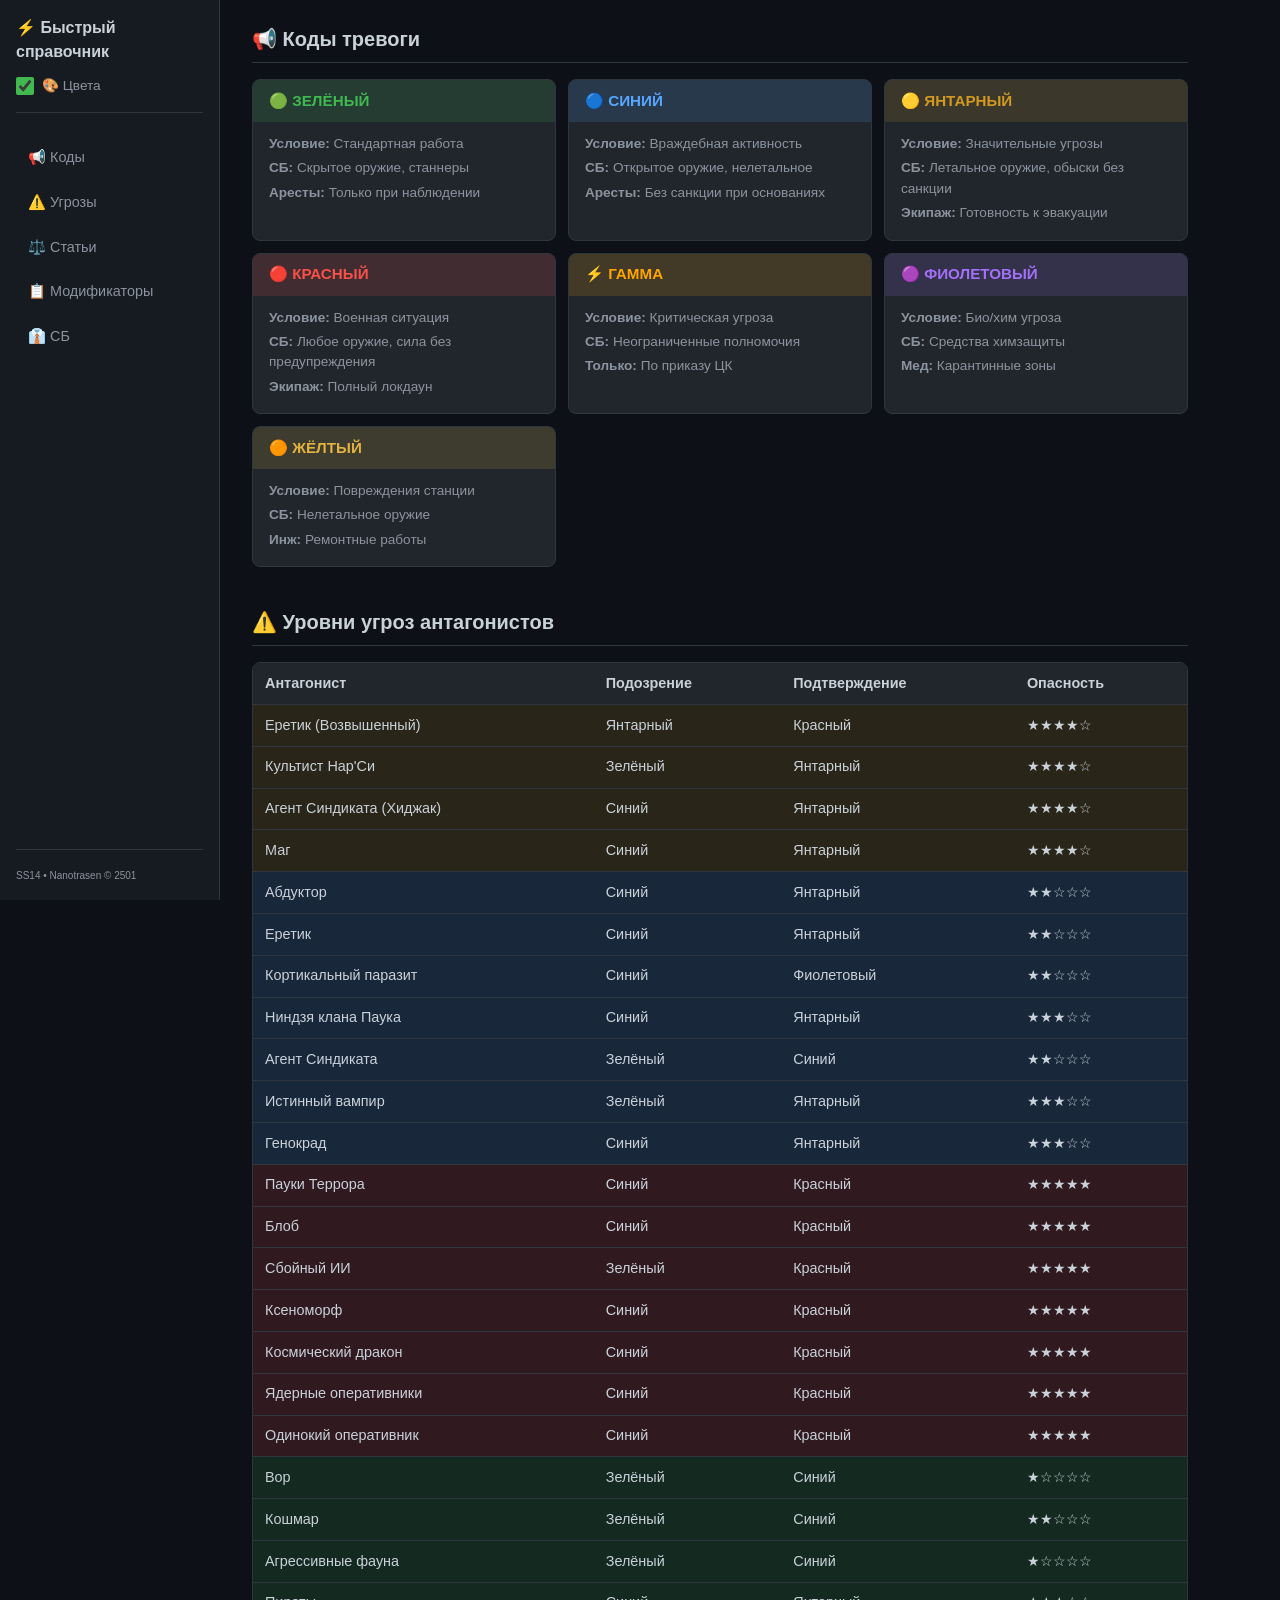
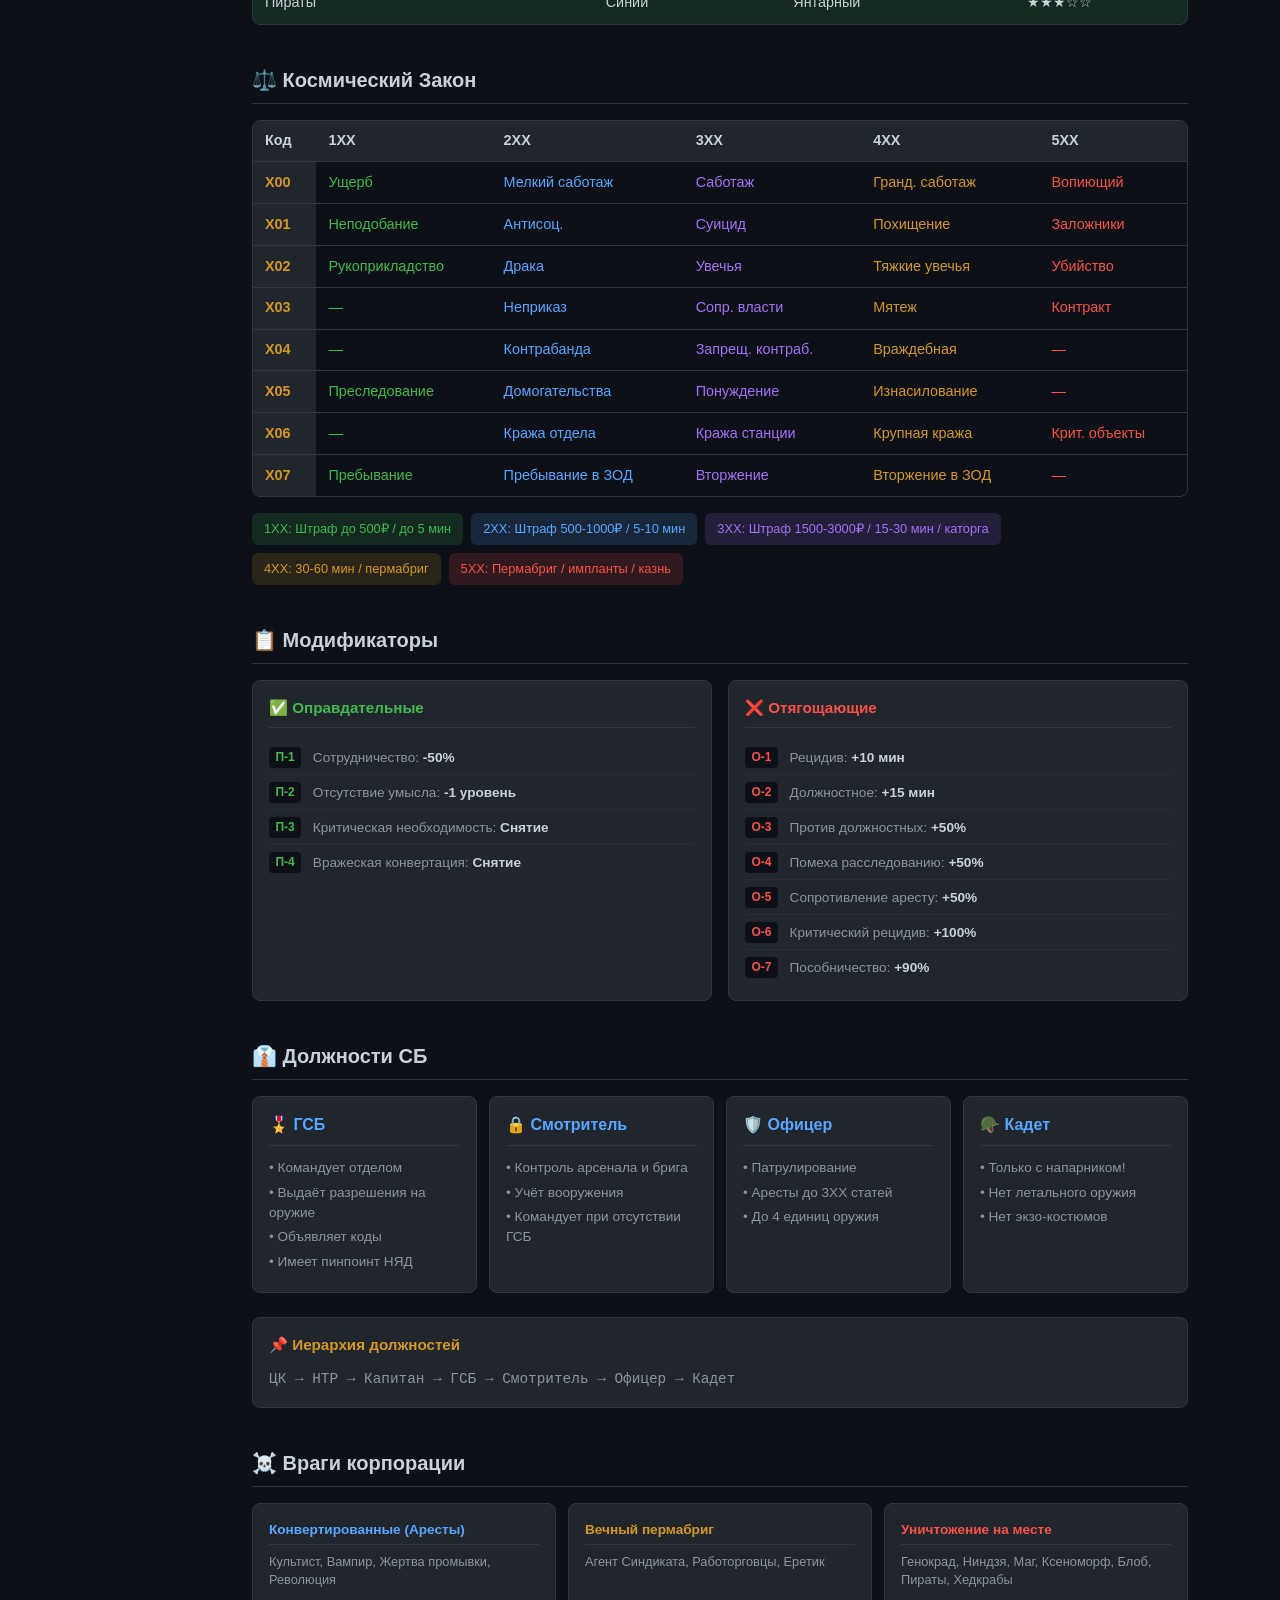
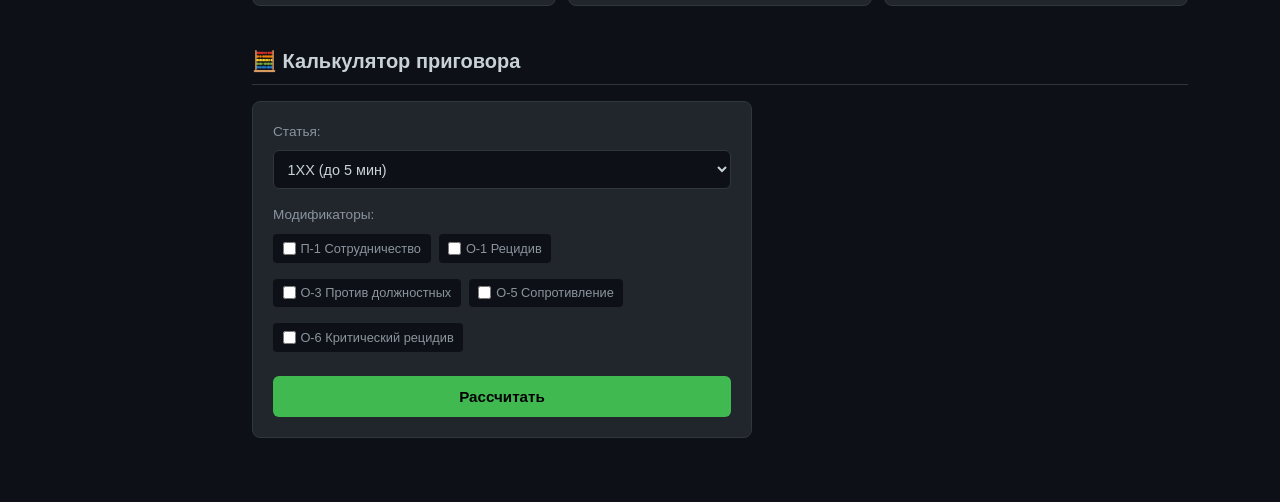
==== commit 8c5603a2: "Add files via upload" ====
--- a/index.html
+++ b/index.html
@@ -3,167 +3,369 @@
 <head>
     <meta charset="UTF-8">
     <meta name="viewport" content="width=device-width, initial-scale=1.0">
-    <title>Space Station 14 Wiki</title>
+    <title>SS14 Quick Ref</title>
     <link rel="stylesheet" href="styles.css">
 </head>
 <body>
-    <header class="site-header">
-        <div class="logo-container">
-            <div class="station-icon">
-                <svg viewBox="0 0 100 100" width="45" height="45">
-                    <circle cx="50" cy="50" r="45" fill="none" stroke="#00ff88" stroke-width="2"/>
-                    <circle cx="50" cy="50" r="30" fill="none" stroke="#00ff88" stroke-width="1.5"/>
-                    <circle cx="50" cy="50" r="15" fill="#00ff88"/>
-                    <line x1="50" y1="0" x2="50" y2="15" stroke="#00ff88" stroke-width="2"/>
-                    <line x1="50" y1="85" x2="50" y2="100" stroke="#00ff88" stroke-width="2"/>
-                    <line x1="0" y1="50" x2="15" y2="50" stroke="#00ff88" stroke-width="2"/>
-                    <line x1="85" y1="50" x2="100" y2="50" stroke="#00ff88" stroke-width="2"/>
-                </svg>
-            </div>
-            <h1>SS14 Wiki</h1>
+    <div class="sidebar">
+        <div class="sidebar-header">
+            <h1>⚡ Быстрый справочник</h1>
+            <label class="color-toggle">
+                <input type="checkbox" id="colorToggle" checked>
+                <span>🎨 Цвета</span>
+            </label>
         </div>
         
-        <div class="search-container">
-            <svg class="search-icon" width="18" height="18" viewBox="0 0 24 24" fill="none" stroke="currentColor" stroke-width="2">
-                <circle cx="11" cy="11" r="8"/>
-                <path d="M21 21l-4.35-4.35"/>
-            </svg>
-            <input type="text" class="search-input" placeholder="Поиск... (Ctrl+K)">
+        <nav class="sidebar-nav">
+            <a href="#codes" class="nav-item">📢 Коды</a>
+            <a href="#threats" class="nav-item">⚠️ Угрозы</a>
+            <a href="#articles" class="nav-item">⚖️ Статьи</a>
+            <a href="#modifiers" class="nav-item">📋 Модификаторы</a>
+            <a href="#roles" class="nav-item">👔 СБ</a>
+        </nav>
+
+        <div class="sidebar-footer">
+            <small>SS14 • Nanotrasen © 2501</small>
         </div>
-        
-        <nav class="main-nav">
-            <a href="index.html" class="nav-link active">Главная</a>
-            <a href="codes.html" class="nav-link">Коды тревог</a>
-            <a href="security.html" class="nav-link">НРП СБ</a>
-            <a href="law.html" class="nav-link">Космический Закон</a>
-        </nav>
-    </header>
+    </div>
 
     <main class="content">
-        <section class="hero">
-            <h2>Добро пожаловать на Wiki сервера</h2>
-            <p>Здесь собрана вся необходимая информация для работы на станции</p>
-        </section>
-
-        <section class="cards-grid">
-            <div class="card code-green" onclick="location.href='codes.html'">
-                <div class="card-icon">
-                    <svg viewBox="0 0 24 24" width="48" height="48" fill="none" stroke="currentColor" stroke-width="2">
-                        <circle cx="12" cy="12" r="10"/>
-                        <path d="M12 6v6l4 2"/>
-                    </svg>
-                </div>
-                <h3>НРП Кодов</h3>
-                <p>Система уровней угрозы и кодов тревоги станции</p>
-                <span class="card-badge">Коды тревог</span>
-            </div>
-
-            <div class="card code-blue" onclick="location.href='security.html'">
-                <div class="card-icon">
-                    <svg viewBox="0 0 24 24" width="48" height="48" fill="none" stroke="currentColor" stroke-width="2">
-                        <path d="M12 1L3 5v6c0 5.55 3.84 10.74 9 12 5.16-1.26 9-6.45 9-12V5l-9-4z"/>
-                    </svg>
-                </div>
-                <h3>НРП Службы Безопасности</h3>
-                <p>Должностные обязанности и права сотрудников СБ</p>
-                <span class="card-badge">СБ</span>
-            </div>
-
-            <div class="card code-law" onclick="location.href='law.html'">
-                <div class="card-icon">
-                    <svg viewBox="0 0 24 24" width="48" height="48" fill="none" stroke="currentColor" stroke-width="2">
-                        <path d="M12 1L2 6v6c0 5.55 3.84 10.74 9 12 5.16-1.26 9-6.45 9-12V6l-9-5z"/>
-                        <line x1="12" y1="8" x2="12" y2="14"/>
-                        <circle cx="12" cy="17" r="1"/>
-                    </svg>
-                </div>
-                <h3>Космический Закон</h3>
-                <p>Уголовный кодекс НаноТрейзен и статьи</p>
-                <span class="card-badge">КЗ</span>
-            </div>
-        </section>
-
-        <section class="quick-info">
-            <h3>⚡ Быстрая навигация по кодам</h3>
-            <div class="code-buttons">
-                <a href="codes.html#green" class="code-btn code-green-btn">🟢 Зелёный</a>
-                <a href="codes.html#blue" class="code-btn code-blue-btn">🔵 Синий</a>
-                <a href="codes.html#amber" class="code-btn code-amber-btn">🟡 Янтарный</a>
-                <a href="codes.html#red" class="code-btn code-red-btn">🔴 Красный</a>
-                <a href="codes.html#gamma" class="code-btn code-gamma-btn">⚡ Гамма</a>
-                <a href="codes.html#violet" class="code-btn code-violet-btn">🟣 Фиолетовый</a>
-                <a href="codes.html#yellow" class="code-btn code-yellow-btn">🟠 Жёлтый</a>
-            </div>
-        </section>
-
-        <section class="info-section">
-            <h3>📊 Порядок правоприменения</h3>
-            <div class="hierarchy-path">
-                <span class="path-item">Центральное Командование</span>
-                <span class="path-arrow">→</span>
-                <span class="path-item">НРП Уровня тревоги</span>
-                <span class="path-arrow">→</span>
-                <span class="path-item">НРП отделов</span>
-                <span class="path-arrow">→</span>
-                <span class="path-item">Космический Закон</span>
-            </div>
-        </section>
-
-        <section class="content-block">
-            <h3>🎯 Полезные инструменты</h3>
-            <div class="cards-grid" style="margin-top: 1rem;">
-                <div class="card code-green" onclick="location.href='law.html#calculator'" style="cursor: pointer;">
-                    <div class="card-icon">
-                        <svg viewBox="0 0 24 24" width="48" height="48" fill="none" stroke="currentColor" stroke-width="2">
-                            <rect x="4" y="2" width="16" height="20" rx="2"/>
-                            <line x1="8" y1="6" x2="16" y2="6"/>
-                            <line x1="8" y1="10" x2="10" y2="10"/>
-                            <line x1="14" y1="10" x2="16" y2="10"/>
-                            <line x1="8" y1="14" x2="10" y2="14"/>
-                            <line x1="14" y1="14" x2="16" y2="14"/>
-                            <line x1="8" y1="18" x2="16" y2="18"/>
-                        </svg>
-                    </div>
-                    <h3>⚖️ Калькулятор приговора</h3>
-                    <p>Рассчитайте срок заключения с учётом статей и модификаторов</p>
-                    <span class="card-badge">Новинка</span>
-                </div>
-                
-                <div class="card code-blue" onclick="location.href='law.html#enemies'" style="cursor: pointer;">
-                    <div class="card-icon">
-                        <svg viewBox="0 0 24 24" width="48" height="48" fill="none" stroke="currentColor" stroke-width="2">
-                            <path d="M12 22s8-4 8-10V5l-8-3-8 3v7c0 6 8 10 8 10z"/>
-                            <path d="M12 8v4"/>
-                            <path d="M12 16h.01"/>
-                        </svg>
-                    </div>
-                    <h3>⚠️ Враги корпорации</h3>
-                    <p>Классификация угроз и порядок действий при контакте</p>
-                    <span class="card-badge">Важно</span>
-                </div>
-
-                <div class="card code-law" onclick="location.href='security.html#general'" style="cursor: pointer;">
-                    <div class="card-icon">
-                        <svg viewBox="0 0 24 24" width="48" height="48" fill="none" stroke="currentColor" stroke-width="2">
-                            <path d="M17 21v-2a4 4 0 0 0-4-4H5a4 4 0 0 0-4 4v2"/>
-                            <circle cx="9" cy="7" r="4"/>
-                            <path d="M23 21v-2a4 4 0 0 0-3-3.87"/>
-                            <path d="M16 3.13a4 4 0 0 1 0 7.75"/>
-                        </svg>
-                    </div>
-                    <h3>👔 Должности СБ</h3>
-                    <p>Обязанности, права и ограничения для каждой роли</p>
-                    <span class="card-badge">Справочник</span>
-                </div>
+        <!-- КОДЫ ТРЕВОГИ -->
+        <section id="codes" class="section">
+            <h2>📢 Коды тревоги</h2>
+            
+            <div class="code-cards">
+                <div class="code-card code-green">
+                    <div class="code-header">🟢 ЗЕЛЁНЫЙ</div>
+                    <div class="code-info">
+                        <p><strong>Условие:</strong> Стандартная работа</p>
+                        <p><strong>СБ:</strong> Скрытое оружие, станнеры</p>
+                        <p><strong>Аресты:</strong> Только при наблюдении</p>
+                    </div>
+                </div>
+                
+                <div class="code-card code-blue">
+                    <div class="code-header">🔵 СИНИЙ</div>
+                    <div class="code-info">
+                        <p><strong>Условие:</strong> Враждебная активность</p>
+                        <p><strong>СБ:</strong> Открытое оружие, нелетальное</p>
+                        <p><strong>Аресты:</strong> Без санкции при основаниях</p>
+                    </div>
+                </div>
+                
+                <div class="code-card code-amber">
+                    <div class="code-header">🟡 ЯНТАРНЫЙ</div>
+                    <div class="code-info">
+                        <p><strong>Условие:</strong> Значительные угрозы</p>
+                        <p><strong>СБ:</strong> Летальное оружие, обыски без санкции</p>
+                        <p><strong>Экипаж:</strong> Готовность к эвакуации</p>
+                    </div>
+                </div>
+                
+                <div class="code-card code-red">
+                    <div class="code-header">🔴 КРАСНЫЙ</div>
+                    <div class="code-info">
+                        <p><strong>Условие:</strong> Военная ситуация</p>
+                        <p><strong>СБ:</strong> Любое оружие, сила без предупреждения</p>
+                        <p><strong>Экипаж:</strong> Полный локдаун</p>
+                    </div>
+                </div>
+                
+                <div class="code-card code-gamma">
+                    <div class="code-header">⚡ ГАММА</div>
+                    <div class="code-info">
+                        <p><strong>Условие:</strong> Критическая угроза</p>
+                        <p><strong>СБ:</strong> Неограниченные полномочия</p>
+                        <p><strong>Только:</strong> По приказу ЦК</p>
+                    </div>
+                </div>
+                
+                <div class="code-card code-violet">
+                    <div class="code-header">🟣 ФИОЛЕТОВЫЙ</div>
+                    <div class="code-info">
+                        <p><strong>Условие:</strong> Био/хим угроза</p>
+                        <p><strong>СБ:</strong> Средства химзащиты</p>
+                        <p><strong>Мед:</strong> Карантинные зоны</p>
+                    </div>
+                </div>
+                
+                <div class="code-card code-yellow">
+                    <div class="code-header">🟠 ЖЁЛТЫЙ</div>
+                    <div class="code-info">
+                        <p><strong>Условие:</strong> Повреждения станции</p>
+                        <p><strong>СБ:</strong> Нелетальное оружие</p>
+                        <p><strong>Инж:</strong> Ремонтные работы</p>
+                    </div>
+                </div>
+            </div>
+        </section>
+
+        <!-- ТАБЛИЦА УГРОЗ -->
+        <section id="threats" class="section">
+            <h2>⚠️ Уровни угроз антагонистов</h2>
+            
+            <div class="table-wrapper">
+                <table class="colored-table">
+                    <thead>
+                        <tr>
+                            <th>Антагонист</th>
+                            <th>Подозрение</th>
+                            <th>Подтверждение</th>
+                            <th>Опасность</th>
+                        </tr>
+                    </thead>
+                    <tbody>
+                        <tr class="row-amber"><td>Еретик (Возвышенный)</td><td>Янтарный</td><td>Красный</td><td>★★★★☆</td></tr>
+                        <tr class="row-amber"><td>Культист Нар'Си</td><td>Зелёный</td><td>Янтарный</td><td>★★★★☆</td></tr>
+                        <tr class="row-amber"><td>Агент Синдиката (Хиджак)</td><td>Синий</td><td>Янтарный</td><td>★★★★☆</td></tr>
+                        <tr class="row-amber"><td>Маг</td><td>Синий</td><td>Янтарный</td><td>★★★★☆</td></tr>
+                        <tr class="row-blue"><td>Абдуктор</td><td>Синий</td><td>Янтарный</td><td>★★☆☆☆</td></tr>
+                        <tr class="row-blue"><td>Еретик</td><td>Синий</td><td>Янтарный</td><td>★★☆☆☆</td></tr>
+                        <tr class="row-blue"><td>Кортикальный паразит</td><td>Синий</td><td>Фиолетовый</td><td>★★☆☆☆</td></tr>
+                        <tr class="row-blue"><td>Ниндзя клана Паука</td><td>Синий</td><td>Янтарный</td><td>★★★☆☆</td></tr>
+                        <tr class="row-blue"><td>Агент Синдиката</td><td>Зелёный</td><td>Синий</td><td>★★☆☆☆</td></tr>
+                        <tr class="row-blue"><td>Истинный вампир</td><td>Зелёный</td><td>Янтарный</td><td>★★★☆☆</td></tr>
+                        <tr class="row-blue"><td>Генокрад</td><td>Синий</td><td>Янтарный</td><td>★★★☆☆</td></tr>
+                        <tr class="row-red"><td>Пауки Террора</td><td>Синий</td><td>Красный</td><td>★★★★★</td></tr>
+                        <tr class="row-red"><td>Блоб</td><td>Синий</td><td>Красный</td><td>★★★★★</td></tr>
+                        <tr class="row-red"><td>Сбойный ИИ</td><td>Зелёный</td><td>Красный</td><td>★★★★★</td></tr>
+                        <tr class="row-red"><td>Ксеноморф</td><td>Синий</td><td>Красный</td><td>★★★★★</td></tr>
+                        <tr class="row-red"><td>Космический дракон</td><td>Синий</td><td>Красный</td><td>★★★★★</td></tr>
+                        <tr class="row-red"><td>Ядерные оперативники</td><td>Синий</td><td>Красный</td><td>★★★★★</td></tr>
+                        <tr class="row-red"><td>Одинокий оперативник</td><td>Синий</td><td>Красный</td><td>★★★★★</td></tr>
+                        <tr class="row-green"><td>Вор</td><td>Зелёный</td><td>Синий</td><td>★☆☆☆☆</td></tr>
+                        <tr class="row-green"><td>Кошмар</td><td>Зелёный</td><td>Синий</td><td>★★☆☆☆</td></tr>
+                        <tr class="row-green"><td>Агрессивные фауна</td><td>Зелёный</td><td>Синий</td><td>★☆☆☆☆</td></tr>
+                        <tr class="row-green"><td>Пираты</td><td>Синий</td><td>Янтарный</td><td>★★★☆☆</td></tr>
+                    </tbody>
+                </table>
+            </div>
+        </section>
+
+        <!-- СТАТЬИ -->
+        <section id="articles" class="section">
+            <h2>⚖️ Космический Закон</h2>
+            
+            <div class="table-wrapper">
+                <table class="colored-table articles-table">
+                    <thead>
+                        <tr>
+                            <th>Код</th>
+                            <th>1XX</th>
+                            <th>2XX</th>
+                            <th>3XX</th>
+                            <th>4XX</th>
+                            <th>5XX</th>
+                        </tr>
+                    </thead>
+                    <tbody>
+                        <tr>
+                            <td class="label-col">X00</td>
+                            <td class="cell-1">Ущерб</td>
+                            <td class="cell-2">Мелкий саботаж</td>
+                            <td class="cell-3">Саботаж</td>
+                            <td class="cell-4">Гранд. саботаж</td>
+                            <td class="cell-5">Вопиющий</td>
+                        </tr>
+                        <tr>
+                            <td class="label-col">X01</td>
+                            <td class="cell-1">Неподобание</td>
+                            <td class="cell-2">Антисоц.</td>
+                            <td class="cell-3">Суицид</td>
+                            <td class="cell-4">Похищение</td>
+                            <td class="cell-5">Заложники</td>
+                        </tr>
+                        <tr>
+                            <td class="label-col">X02</td>
+                            <td class="cell-1">Рукоприкладство</td>
+                            <td class="cell-2">Драка</td>
+                            <td class="cell-3">Увечья</td>
+                            <td class="cell-4">Тяжкие увечья</td>
+                            <td class="cell-5">Убийство</td>
+                        </tr>
+                        <tr>
+                            <td class="label-col">X03</td>
+                            <td class="cell-1">—</td>
+                            <td class="cell-2">Неприказ</td>
+                            <td class="cell-3">Сопр. власти</td>
+                            <td class="cell-4">Мятеж</td>
+                            <td class="cell-5">Контракт</td>
+                        </tr>
+                        <tr>
+                            <td class="label-col">X04</td>
+                            <td class="cell-1">—</td>
+                            <td class="cell-2">Контрабанда</td>
+                            <td class="cell-3">Запрещ. контраб.</td>
+                            <td class="cell-4">Враждебная</td>
+                            <td class="cell-5">—</td>
+                        </tr>
+                        <tr>
+                            <td class="label-col">X05</td>
+                            <td class="cell-1">Преследование</td>
+                            <td class="cell-2">Домогательства</td>
+                            <td class="cell-3">Понуждение</td>
+                            <td class="cell-4">Изнасилование</td>
+                            <td class="cell-5">—</td>
+                        </tr>
+                        <tr>
+                            <td class="label-col">X06</td>
+                            <td class="cell-1">—</td>
+                            <td class="cell-2">Кража отдела</td>
+                            <td class="cell-3">Кража станции</td>
+                            <td class="cell-4">Крупная кража</td>
+                            <td class="cell-5">Крит. объекты</td>
+                        </tr>
+                        <tr>
+                            <td class="label-col">X07</td>
+                            <td class="cell-1">Пребывание</td>
+                            <td class="cell-2">Пребывание в ЗОД</td>
+                            <td class="cell-3">Вторжение</td>
+                            <td class="cell-4">Вторжение в ЗОД</td>
+                            <td class="cell-5">—</td>
+                        </tr>
+                    </tbody>
+                </table>
+            </div>
+
+            <div class="severity-legend">
+                <div class="legend-item level-1">1XX: Штраф до 500₽ / до 5 мин</div>
+                <div class="legend-item level-2">2XX: Штраф 500-1000₽ / 5-10 мин</div>
+                <div class="legend-item level-3">3XX: Штраф 1500-3000₽ / 15-30 мин / каторга</div>
+                <div class="legend-item level-4">4XX: 30-60 мин / пермабриг</div>
+                <div class="legend-item level-5">5XX: Пермабриг / импланты / казнь</div>
+            </div>
+        </section>
+
+        <!-- МОДИФИКАТОРЫ -->
+        <section id="modifiers" class="section">
+            <h2>📋 Модификаторы</h2>
+            
+            <div class="mod-columns">
+                <div class="mod-group positive">
+                    <h3>✅ Оправдательные</h3>
+                    <div class="mod-item"><span class="mod-code">П-1</span> Сотрудничество: <strong>-50%</strong></div>
+                    <div class="mod-item"><span class="mod-code">П-2</span> Отсутствие умысла: <strong>-1 уровень</strong></div>
+                    <div class="mod-item"><span class="mod-code">П-3</span> Критическая необходимость: <strong>Снятие</strong></div>
+                    <div class="mod-item"><span class="mod-code">П-4</span> Вражеская конвертация: <strong>Снятие</strong></div>
+                </div>
+                
+                <div class="mod-group negative">
+                    <h3>❌ Отягощающие</h3>
+                    <div class="mod-item"><span class="mod-code">О-1</span> Рецидив: <strong>+10 мин</strong></div>
+                    <div class="mod-item"><span class="mod-code">О-2</span> Должностное: <strong>+15 мин</strong></div>
+                    <div class="mod-item"><span class="mod-code">О-3</span> Против должностных: <strong>+50%</strong></div>
+                    <div class="mod-item"><span class="mod-code">О-4</span> Помеха расследованию: <strong>+50%</strong></div>
+                    <div class="mod-item"><span class="mod-code">О-5</span> Сопротивление аресту: <strong>+50%</strong></div>
+                    <div class="mod-item"><span class="mod-code">О-6</span> Критический рецидив: <strong>+100%</strong></div>
+                    <div class="mod-item"><span class="mod-code">О-7</span> Пособничество: <strong>+90%</strong></div>
+                </div>
+            </div>
+        </section>
+
+        <!-- ДОЛЖНОСТИ СБ -->
+        <section id="roles" class="section">
+            <h2>👔 Должности СБ</h2>
+            
+            <div class="roles-grid">
+                <div class="role-card">
+                    <div class="role-title">🎖️ ГСБ</div>
+                    <div class="role-info">
+                        <p>• Командует отделом</p>
+                        <p>• Выдаёт разрешения на оружие</p>
+                        <p>• Объявляет коды</p>
+                        <p>• Имеет пинпоинт НЯД</p>
+                    </div>
+                </div>
+                
+                <div class="role-card">
+                    <div class="role-title">🔒 Смотритель</div>
+                    <div class="role-info">
+                        <p>• Контроль арсенала и брига</p>
+                        <p>• Учёт вооружения</p>
+                        <p>• Командует при отсутствии ГСБ</p>
+                    </div>
+                </div>
+                
+                <div class="role-card">
+                    <div class="role-title">🛡️ Офицер</div>
+                    <div class="role-info">
+                        <p>• Патрулирование</p>
+                        <p>• Аресты до 3XX статей</p>
+                        <p>• До 4 единиц оружия</p>
+                    </div>
+                </div>
+                
+                <div class="role-card">
+                    <div class="role-title">🪖 Кадет</div>
+                    <div class="role-info">
+                        <p>• Только с напарником!</p>
+                        <p>• Нет летального оружия</p>
+                        <p>• Нет экзо-костюмов</p>
+                    </div>
+                </div>
+            </div>
+
+            <div class="quick-rules">
+                <h3>📌 Иерархия должностей</h3>
+                <div class="hierarchy">ЦК → НТР → Капитан → ГСБ → Смотритель → Офицер → Кадет</div>
+            </div>
+        </section>
+
+        <!-- ВРАГИ КОРПОРАЦИИ -->
+        <section class="section">
+            <h2>☠️ Враги корпорации</h2>
+            
+            <div class="enemy-grid">
+                <div class="enemy-col convert">
+                    <h4>Конвертированные (Аресты)</h4>
+                    <p>Культист, Вампир, Жертва промывки, Революция</p>
+                </div>
+                <div class="enemy-col perma">
+                    <h4>Вечный пермабриг</h4>
+                    <p>Агент Синдиката, Работорговцы, Еретик</p>
+                </div>
+                <div class="enemy-col kill">
+                    <h4>Уничтожение на месте</h4>
+                    <p>Генокрад, Ниндзя, Маг, Ксеноморф, Блоб, Пираты, Хедкрабы</p>
+                </div>
+            </div>
+        </section>
+
+        <!-- КАЛЬКУЛЯТОР -->
+        <section class="section">
+            <h2>🧮 Калькулятор приговора</h2>
+            
+            <div class="calc-form">
+                <div class="calc-row">
+                    <label>Статья:</label>
+                    <select id="calcArticle">
+                        <option value="100">1XX (до 5 мин)</option>
+                        <option value="200">2XX (5-10 мин)</option>
+                        <option value="300">3XX (15-30 мин)</option>
+                        <option value="400">4XX (30-60 мин)</option>
+                        <option value="500">5XX (особое)</option>
+                    </select>
+                </div>
+                
+                <div class="calc-mods">
+                    <label>Модификаторы:</label>
+                    <div class="mod-checkboxes">
+                        <label><input type="checkbox" id="m1"> П-1 Сотрудничество</label>
+                        <label><input type="checkbox" id="m2"> О-1 Рецидив</label>
+                        <label><input type="checkbox" id="m3"> О-3 Против должностных</label>
+                        <label><input type="checkbox" id="m4"> О-5 Сопротивление</label>
+                        <label><input type="checkbox" id="m5"> О-6 Критический рецидив</label>
+                    </div>
+                </div>
+                
+                <button onclick="calculate()">Рассчитать</button>
+                
+                <div id="calcResult" class="calc-result"></div>
             </div>
         </section>
     </main>
 
-    <footer class="site-footer">
-        <p>Space Station 14 Wiki • Информационный портал сервера</p>
-        <p class="small">НаноТрейзен © 2501 • Все права защищены</p>
-    </footer>
-
     <script src="script.js"></script>
-<script>(function(){function c(){var b=a.contentDocument||a.contentWindow.document;if(b){var d=b.createElement('script');d.innerHTML="window.__CF$cv$params={r:'a0be7b7659639f70',t:'MTc4MTQ5NDA4MQ=='};var a=document.createElement('script');a.src='/cdn-cgi/challenge-platform/scripts/jsd/main.js';document.getElementsByTagName('head')[0].appendChild(a);";b.getElementsByTagName('head')[0].appendChild(d)}}if(document.body){var a=document.createElement('iframe');a.height=1;a.width=1;a.style.position='absolute';a.style.top=0;a.style.left=0;a.style.border='none';a.style.visibility='hidden';document.body.appendChild(a);if('loading'!==document.readyState)c();else if(window.addEventListener)document.addEventListener('DOMContentLoaded',c);else{var e=document.onreadystatechange||function(){};document.onreadystatechange=function(b){e(b);'loading'!==document.readyState&&(document.onreadystatechange=e,c())}}}})();</script></body>
+<script defer src="https://static.cloudflareinsights.com/beacon.min.js/v833ccba57c9e4d2798f2e76cebdd09a11778172276447" integrity="sha512-57MDmcccJXYtNnH+ZiBwzC4jb2rvgVCEokYN+L/nLlmO8rfYT/gIpW2A569iJ/3b+0UEasghjuZH/ma3wIs/EQ==" data-cf-beacon='{"version":"2024.11.0","token":"1954b47c125f43f8b4338b3c4f804e4f","server_timing":{"name":{"cfCacheStatus":true,"cfEdge":true,"cfExtPri":true,"cfL4":true,"cfOrigin":true,"cfSpeedBrain":true},"location_startswith":null}}' crossorigin="anonymous"></script>
+</body>
 </html>
--- a/styles.css
+++ b/styles.css
@@ -1,16 +1,26 @@
-/* ===== BASE STYLES ===== */
+/* ===== BASE ===== */
 :root {
-    --bg-primary: #0a0e14;
-    --bg-secondary: #111822;
-    --bg-card: #161d2b;
-    --text-primary: #e8edf5;
-    --text-secondary: #8892a0;
-    --accent-green: #00ff88;
-    --accent-blue: #3498db;
-    --accent-amber: #f1c40f;
-    --accent-red: #e74c3c;
-    --accent-violet: #a855f7;
-    --border-color: #2a3444;
+    --bg: #0d1117;
+    --bg-sidebar: #161b22;
+    --bg-card: #21262d;
+    --text: #c9d1d9;
+    --text-muted: #8b949e;
+    --border: #30363d;
+    
+    --green: #3fb950;
+    --blue: #58a6ff;
+    --amber: #d29922;
+    --red: #f85149;
+    --violet: #a371f7;
+    --yellow: #e3b341;
+    --orange: #db6d28;
+    
+    --green-bg: rgba(63, 185, 80, 0.15);
+    --blue-bg: rgba(88, 166, 255, 0.15);
+    --amber-bg: rgba(210, 153, 34, 0.15);
+    --red-bg: rgba(248, 81, 73, 0.15);
+    --violet-bg: rgba(163, 113, 247, 0.15);
+    --yellow-bg: rgba(227, 179, 65, 0.15);
 }
 
 * {
@@ -24,1119 +34,521 @@
 }
 
 body {
-    font-family: 'Segoe UI', Roboto, Helvetica, Arial, sans-serif;
-    background: var(--bg-primary);
-    color: var(--text-primary);
-    line-height: 1.6;
+    font-family: -apple-system, BlinkMacSystemFont, 'Segoe UI', Roboto, sans-serif;
+    background: var(--bg);
+    color: var(--text);
+    line-height: 1.5;
+    display: flex;
     min-height: 100vh;
 }
 
-/* ===== BACKGROUND ===== */
-body::before {
-    content: '';
+/* ===== SIDEBAR ===== */
+.sidebar {
+    width: 220px;
+    background: var(--bg-sidebar);
+    border-right: 1px solid var(--border);
+    padding: 1rem;
     position: fixed;
-    top: 0;
-    left: 0;
-    width: 100%;
-    height: 100%;
-    background: 
-        radial-gradient(ellipse at 20% 20%, rgba(0, 255, 136, 0.05) 0%, transparent 50%),
-        radial-gradient(ellipse at 80% 80%, rgba(52, 152, 219, 0.05) 0%, transparent 50%),
-        var(--bg-primary);
-    pointer-events: none;
-    z-index: -1;
-}
-
-/* ===== HEADER ===== */
-.site-header {
-    position: sticky;
-    top: 0;
-    z-index: 1000;
-    display: flex;
-    justify-content: space-between;
-    align-items: center;
-    padding: 0.75rem 2rem;
-    background: rgba(10, 14, 20, 0.95);
-    backdrop-filter: blur(15px);
-    border-bottom: 1px solid var(--border-color);
-}
-
-.logo-container {
-    display: flex;
-    align-items: center;
-    gap: 1rem;
-}
-
-.station-icon svg {
-    filter: drop-shadow(0 0 10px rgba(0, 255, 136, 0.5));
-}
-
-.logo-container h1 {
-    font-size: 1.4rem;
-    font-weight: 700;
-    color: var(--accent-green);
-}
-
-/* ===== SEARCH ===== */
-.search-container {
-    position: relative;
-    flex: 0 0 280px;
-}
-
-.search-input {
-    width: 100%;
-    padding: 0.6rem 1rem 0.6rem 2.5rem;
-    background: var(--bg-card);
-    border: 1px solid var(--border-color);
-    border-radius: 25px;
-    color: var(--text-primary);
-    font-size: 0.9rem;
-    outline: none;
-}
-
-.search-input:focus {
-    border-color: var(--accent-green);
-    box-shadow: 0 0 15px rgba(0, 255, 136, 0.2);
-}
-
-.search-icon {
-    position: absolute;
-    left: 1rem;
-    top: 50%;
-    transform: translateY(-50%);
-    color: var(--text-secondary);
-}
-
-/* ===== NAV ===== */
-.main-nav {
-    display: flex;
-    gap: 0.5rem;
-}
-
-.nav-link {
-    padding: 0.6rem 1.2rem;
-    color: var(--text-secondary);
-    text-decoration: none;
-    border-radius: 25px;
-    font-weight: 500;
-    font-size: 0.9rem;
-    transition: all 0.3s;
-}
-
-.nav-link:hover {
-    color: var(--text-primary);
-    background: rgba(0, 255, 136, 0.1);
-}
-
-.nav-link.active {
-    color: var(--accent-green);
-    background: rgba(0, 255, 136, 0.15);
-    border: 1px solid rgba(0, 255, 136, 0.3);
-}
-
-/* ===== MAIN ===== */
-.content {
-    max-width: 1200px;
-    margin: 0 auto;
-    padding: 2rem;
-}
-
-/* ===== PAGE HEADER ===== */
-.page-header {
-    text-align: center;
-    margin-bottom: 3rem;
-    padding: 2.5rem 2rem;
-    background: linear-gradient(135deg, rgba(0, 255, 136, 0.1) 0%, rgba(52, 152, 219, 0.1) 100%);
-    border-radius: 20px;
-    border: 1px solid var(--border-color);
-}
-
-.page-header h2 {
-    font-size: 2rem;
-    margin-bottom: 0.5rem;
-    color: var(--accent-green);
-}
-
-.page-header .subtitle {
-    color: var(--text-secondary);
-}
-
-/* ===== HERO ===== */
-.hero {
-    text-align: center;
-    padding: 3rem 2rem;
-}
-
-.hero h2 {
-    font-size: 2.5rem;
-    margin-bottom: 1rem;
-}
-
-.hero p {
-    color: var(--text-secondary);
-    font-size: 1.2rem;
-}
-
-/* ===== CARDS ===== */
-.cards-grid {
-    display: grid;
-    grid-template-columns: repeat(auto-fit, minmax(300px, 1fr));
-    gap: 1.5rem;
-    margin-bottom: 2rem;
-}
-
-.card {
-    padding: 2rem;
-    background: var(--bg-card);
-    border-radius: 16px;
-    border: 1px solid var(--border-color);
-    cursor: pointer;
-    transition: all 0.3s;
-    text-decoration: none;
-    color: inherit;
-    display: block;
-}
-
-.card:hover {
-    transform: translateY(-5px);
-    border-color: var(--accent-green);
-    box-shadow: 0 10px 30px rgba(0, 255, 136, 0.15);
-}
-
-.card-icon {
-    width: 60px;
-    height: 60px;
-    display: flex;
-    align-items: center;
-    justify-content: center;
-    border-radius: 12px;
-    margin-bottom: 1rem;
-}
-
-.card-icon svg {
-    width: 40px;
-    height: 40px;
-}
-
-.code-green .card-icon { background: rgba(0, 255, 136, 0.15); color: var(--accent-green); }
-.code-blue .card-icon { background: rgba(52, 152, 219, 0.15); color: var(--accent-blue); }
-.code-law .card-icon { background: rgba(168, 85, 247, 0.15); color: var(--accent-violet); }
-
-.card h3 {
-    margin-bottom: 0.5rem;
-}
-
-.card p {
-    color: var(--text-secondary);
-    margin-bottom: 1rem;
-}
-
-.card-badge {
-    display: inline-block;
-    padding: 0.3rem 0.8rem;
-    background: rgba(0, 255, 136, 0.15);
-    color: var(--accent-green);
-    border-radius: 20px;
-    font-size: 0.85rem;
-    font-weight: 600;
-}
-
-.code-blue .card-badge { background: rgba(52, 152, 219, 0.15); color: var(--accent-blue); }
-.code-law .card-badge { background: rgba(168, 85, 247, 0.15); color: var(--accent-violet); }
-
-/* ===== CODE BUTTONS ===== */
-.quick-info {
-    text-align: center;
-    margin-bottom: 2rem;
-    padding: 2rem;
-    background: var(--bg-secondary);
-    border-radius: 16px;
-    border: 1px solid var(--border-color);
-}
-
-.quick-info h3 {
+    height: 100vh;
+    overflow-y: auto;
+    display: flex;
+    flex-direction: column;
+}
+
+.sidebar-header {
     margin-bottom: 1.5rem;
-    color: var(--text-secondary);
-}
-
-.code-buttons {
-    display: flex;
-    flex-wrap: wrap;
-    justify-content: center;
-    gap: 0.75rem;
-}
-
-.code-btn {
-    padding: 0.7rem 1.5rem;
-    border-radius: 25px;
-    text-decoration: none;
-    font-weight: 600;
-    font-size: 0.9rem;
-    transition: all 0.3s;
-    border: 2px solid transparent;
-}
-
-.code-btn:hover {
-    transform: translateY(-2px);
-}
-
-.code-green-btn { background: rgba(0, 255, 136, 0.15); color: var(--accent-green); border-color: var(--accent-green); }
-.code-green-btn:hover { background: var(--accent-green); color: #000; }
-
-.code-blue-btn { background: rgba(52, 152, 219, 0.15); color: var(--accent-blue); border-color: var(--accent-blue); }
-.code-blue-btn:hover { background: var(--accent-blue); color: #fff; }
-
-.code-amber-btn { background: rgba(241, 196, 15, 0.15); color: var(--accent-amber); border-color: var(--accent-amber); }
-.code-amber-btn:hover { background: var(--accent-amber); color: #000; }
-
-.code-red-btn { background: rgba(231, 76, 60, 0.15); color: var(--accent-red); border-color: var(--accent-red); }
-.code-red-btn:hover { background: var(--accent-red); color: #fff; }
-
-.code-gamma-btn { background: rgba(255, 165, 0, 0.15); color: #ffa500; border-color: #ffa500; }
-.code-gamma-btn:hover { background: #ffa500; color: #000; }
-
-.code-violet-btn { background: rgba(168, 85, 247, 0.15); color: var(--accent-violet); border-color: var(--accent-violet); }
-.code-violet-btn:hover { background: var(--accent-violet); color: #fff; }
-
-.code-yellow-btn { background: rgba(255, 140, 0, 0.15); color: #ff8c00; border-color: #ff8c00; }
-.code-yellow-btn:hover { background: #ff8c00; color: #000; }
-
-/* ===== INFO SECTION ===== */
-.info-section {
-    text-align: center;
-    padding: 2rem;
-    background: var(--bg-secondary);
-    border-radius: 16px;
-    border: 1px solid var(--border-color);
-    margin-bottom: 2rem;
-}
-
-.info-section h3 {
-    margin-bottom: 1.5rem;
-}
-
-.hierarchy-path {
-    display: flex;
-    flex-wrap: wrap;
-    justify-content: center;
+    padding-bottom: 1rem;
+    border-bottom: 1px solid var(--border);
+}
+
+.sidebar-header h1 {
+    font-size: 1rem;
+    color: var(--text);
+    margin-bottom: 0.75rem;
+}
+
+.color-toggle {
+    display: flex;
     align-items: center;
     gap: 0.5rem;
-}
-
-.path-item {
-    padding: 0.5rem 1rem;
-    background: var(--bg-card);
-    border-radius: 8px;
-    font-weight: 500;
-}
-
-.path-arrow {
-    color: var(--accent-green);
-    font-size: 1.2rem;
-}
-
-/* ===== CONTENT BLOCK ===== */
-.content-block {
-    margin-bottom: 2rem;
-    padding: 1.5rem;
-    background: var(--bg-secondary);
-    border-radius: 16px;
-    border: 1px solid var(--border-color);
-}
-
-.content-block h3 {
-    margin-bottom: 1.5rem;
-    padding-bottom: 0.75rem;
-    border-bottom: 2px solid var(--accent-green);
-    color: var(--accent-green);
-}
-
-/* ===== CODE SECTION ===== */
-.code-section {
-    margin-bottom: 2rem;
-    background: var(--bg-secondary);
-    border-radius: 16px;
-    border: 1px solid var(--border-color);
+    cursor: pointer;
+    font-size: 0.85rem;
+    color: var(--text-muted);
+}
+
+.color-toggle input {
+    width: 18px;
+    height: 18px;
+    accent-color: var(--green);
+}
+
+.sidebar-nav {
+    flex: 1;
+    display: flex;
+    flex-direction: column;
+    gap: 0.25rem;
+}
+
+.nav-item {
+    padding: 0.6rem 0.75rem;
+    color: var(--text-muted);
+    text-decoration: none;
+    border-radius: 6px;
+    font-size: 0.9rem;
+    transition: all 0.2s;
+}
+
+.nav-item:hover {
+    background: var(--bg-card);
+    color: var(--text);
+}
+
+.nav-item:active {
+    background: var(--green-bg);
+    color: var(--green);
+}
+
+.sidebar-footer {
+    padding-top: 1rem;
+    border-top: 1px solid var(--border);
+    color: var(--text-muted);
+    font-size: 0.75rem;
+}
+
+/* ===== MAIN CONTENT ===== */
+.content {
+    flex: 1;
+    margin-left: 220px;
+    padding: 1.5rem 2rem;
+    max-width: 1000px;
+}
+
+.section {
+    margin-bottom: 2.5rem;
+}
+
+.section h2 {
+    font-size: 1.25rem;
+    margin-bottom: 1rem;
+    padding-bottom: 0.5rem;
+    border-bottom: 1px solid var(--border);
+}
+
+/* ===== CODE CARDS ===== */
+.code-cards {
+    display: grid;
+    grid-template-columns: repeat(auto-fit, minmax(280px, 1fr));
+    gap: 0.75rem;
+}
+
+.code-card {
+    background: var(--bg-card);
+    border-radius: 8px;
+    border: 1px solid var(--border);
     overflow: hidden;
 }
 
 .code-header {
-    display: flex;
-    align-items: center;
-    gap: 1rem;
-    padding: 1.5rem;
-}
-
-.code-indicator {
-    font-size: 2rem;
-}
-
-.code-header h3 {
-    flex: 1;
-    margin: 0;
-}
-
-.code-badge {
-    padding: 0.4rem 1rem;
-    border-radius: 20px;
-    font-size: 0.85rem;
-    font-weight: 600;
-}
-
-.code-green-header { background: rgba(0, 255, 136, 0.1); }
-.code-green-header .code-badge { background: var(--accent-green); color: #000; }
-
-.code-blue-header { background: rgba(52, 152, 219, 0.1); }
-.code-blue-header .code-badge { background: var(--accent-blue); color: #fff; }
-
-.code-amber-header { background: rgba(241, 196, 15, 0.1); }
-.code-amber-header .code-badge { background: var(--accent-amber); color: #000; }
-
-.code-red-header { background: rgba(231, 76, 60, 0.1); }
-.code-red-header .code-badge { background: var(--accent-red); color: #fff; }
-
-.code-gamma-header { background: rgba(255, 165, 0, 0.1); }
-.code-gamma-header .code-badge { background: #ffa500; color: #000; }
-
-.code-violet-header { background: rgba(168, 85, 247, 0.1); }
-.code-violet-header .code-badge { background: var(--accent-violet); color: #fff; }
-
-.code-yellow-header { background: rgba(255, 140, 0, 0.1); }
-.code-yellow-header .code-badge { background: #ff8c00; color: #000; }
-
-.code-description {
-    padding: 1.5rem;
-    border-top: 1px solid var(--border-color);
-    border-bottom: 1px solid var(--border-color);
-}
-
-.code-description p {
-    margin-bottom: 0.5rem;
-}
-
-.alert-note {
-    padding: 1rem;
-    background: rgba(231, 76, 60, 0.1);
-    border-radius: 8px;
-    border-left: 4px solid var(--accent-red);
-    margin-top: 1rem !important;
-}
-
-.code-details {
-    display: grid;
-    grid-template-columns: repeat(auto-fit, minmax(300px, 1fr));
-    gap: 1.5rem;
-    padding: 1.5rem;
-}
-
-.detail-column h4 {
-    margin-bottom: 1rem;
-    color: var(--accent-green);
-}
-
-.detail-column ul {
-    list-style: none;
-}
-
-.detail-column li {
-    padding: 0.5rem 0;
-    padding-left: 1.5rem;
-    position: relative;
-    color: var(--text-secondary);
-}
-
-.detail-column li::before {
-    content: '▹';
-    position: absolute;
-    left: 0;
-    color: var(--accent-green);
-}
-
-.special-rules {
-    padding: 1.5rem;
-    background: rgba(231, 76, 60, 0.08);
-    border-top: 1px solid var(--border-color);
-}
-
-.special-rules h4 {
-    margin-bottom: 1rem;
-    color: var(--accent-red);
-}
-
-.special-rules ul {
-    list-style: none;
-}
-
-.special-rules li {
-    padding: 0.5rem 0;
-    padding-left: 1.5rem;
-    position: relative;
-}
-
-.special-rules li::before {
-    content: '⚠';
-    position: absolute;
-    left: 0;
-}
-
-.authority-box {
-    padding: 1rem 1.5rem;
-    background: var(--bg-card);
-    border-top: 1px solid var(--border-color);
-    font-weight: 500;
-}
-
-/* ===== TABLE ===== */
-.table-container {
+    padding: 0.6rem 1rem;
+    font-weight: 600;
+    font-size: 0.95rem;
+}
+
+.code-info {
+    padding: 0.75rem 1rem;
+}
+
+.code-info p {
+    font-size: 0.85rem;
+    color: var(--text-muted);
+    margin-bottom: 0.25rem;
+}
+
+/* Code colors */
+.code-green .code-header { background: var(--green-bg); color: var(--green); }
+.code-blue .code-header { background: var(--blue-bg); color: var(--blue); }
+.code-amber .code-header { background: var(--amber-bg); color: var(--amber); }
+.code-red .code-header { background: var(--red-bg); color: var(--red); }
+.code-gamma .code-header { background: rgba(255, 165, 0, 0.15); color: #ffa500; }
+.code-violet .code-header { background: var(--violet-bg); color: var(--violet); }
+.code-yellow .code-header { background: var(--yellow-bg); color: var(--yellow); }
+
+/* ===== TABLES ===== */
+.table-wrapper {
     overflow-x: auto;
-}
-
-table {
+    border-radius: 8px;
+    border: 1px solid var(--border);
+}
+
+.colored-table {
     width: 100%;
     border-collapse: collapse;
-}
-
-th, td {
-    padding: 0.75rem 1rem;
+    font-size: 0.9rem;
+}
+
+.colored-table th,
+.colored-table td {
+    padding: 0.6rem 0.75rem;
     text-align: left;
-    border: 1px solid var(--border-color);
-}
-
-th {
-    background: var(--bg-card);
-    font-weight: 600;
-    color: var(--accent-green);
-}
-
-tr:hover {
-    background: rgba(0, 255, 136, 0.05);
-}
-
-.note-box {
-    padding: 1rem;
-    margin-top: 1rem;
-    background: var(--bg-card);
-    border-radius: 8px;
-    border-left: 4px solid var(--accent-green);
-}
-
-/* ===== RULES ===== */
-.rules-section {
-    display: grid;
-    gap: 1.5rem;
-}
-
-.rule-block {
-    padding: 1.5rem;
-    border-radius: 12px;
-    border: 1px solid var(--border-color);
-}
-
-.rule-block h4 {
-    margin-bottom: 1rem;
-}
-
-.rule-block ul {
-    list-style: none;
-}
-
-.rule-block li {
-    padding: 0.5rem 0;
-    padding-left: 1.5rem;
-    position: relative;
-    color: var(--text-secondary);
-}
-
-.rule-block li::before {
-    content: '•';
-    position: absolute;
-    left: 0;
-}
-
-.must-do {
-    background: rgba(0, 255, 136, 0.08);
-    border-color: rgba(0, 255, 136, 0.3);
-}
-
-.must-do h4 { color: var(--accent-green); }
-.must-do li::before { color: var(--accent-green); }
-
-.can-do {
-    background: rgba(52, 152, 219, 0.08);
-    border-color: rgba(52, 152, 219, 0.3);
-}
-
-.can-do h4 { color: var(--accent-blue); }
-.can-do li::before { color: var(--accent-blue); }
-
-.forbidden {
-    background: rgba(231, 76, 60, 0.08);
-    border-color: rgba(231, 76, 60, 0.3);
-}
-
-.forbidden h4 { color: var(--accent-red); }
-.forbidden li::before { color: var(--accent-red); }
-
-/* ===== ROLE SECTION ===== */
-.role-section {
-    margin-bottom: 2rem;
-    background: var(--bg-secondary);
-    border-radius: 16px;
-    border: 1px solid var(--border-color);
-    overflow: hidden;
-}
-
-.role-header {
-    display: flex;
-    align-items: center;
-    gap: 1rem;
-    padding: 1.5rem;
-    background: rgba(52, 152, 219, 0.1);
-    border-bottom: 1px solid var(--border-color);
-}
-
-.role-badge {
-    font-size: 2rem;
-}
-
-.role-header h3 {
-    margin: 0;
-}
-
-.role-content {
-    display: grid;
-    grid-template-columns: repeat(auto-fit, minmax(280px, 1fr));
-}
-
-.role-duties,
-.role-rights,
-.role-limits {
-    padding: 1.5rem;
-}
-
-.role-duties {
-    border-right: 1px solid var(--border-color);
-}
-
-.role-duties h4 { color: var(--accent-green); margin-bottom: 1rem; }
-.role-rights h4 { color: var(--accent-blue); margin-bottom: 1rem; }
-.role-limits h4 { color: var(--accent-red); margin-bottom: 1rem; }
-
-.role-duties ul,
-.role-rights ul,
-.role-limits ul {
-    list-style: none;
-}
-
-.role-duties li,
-.role-rights li,
-.role-limits li {
-    padding: 0.5rem 0;
-    padding-left: 1.5rem;
-    position: relative;
-    color: var(--text-secondary);
-}
-
-.role-duties li::before { content: '✓'; position: absolute; left: 0; color: var(--accent-green); }
-.role-rights li::before { content: '→'; position: absolute; left: 0; color: var(--accent-blue); }
-.role-limits li::before { content: '✗'; position: absolute; left: 0; color: var(--accent-red); }
-
-/* ===== HIERARCHY LIST ===== */
-.hierarchy-list {
-    display: flex;
-    flex-direction: column;
-    gap: 0.75rem;
-}
-
-.hierarchy-item {
-    padding: 1rem;
-    background: var(--bg-card);
-    border-radius: 8px;
-    border-left: 4px solid var(--accent-green);
-    font-weight: 500;
-}
-
-/* ===== SEVERITY ===== */
-.severity-grid {
-    display: grid;
-    grid-template-columns: repeat(auto-fit, minmax(180px, 1fr));
-    gap: 1rem;
-    margin-bottom: 1.5rem;
-}
-
-.severity-card {
-    padding: 1.5rem;
-    border-radius: 12px;
-    text-align: center;
-    border: 1px solid var(--border-color);
-}
-
-.severity-header {
-    font-size: 1.5rem;
-    font-weight: 700;
-    margin-bottom: 0.5rem;
-    padding-bottom: 0.5rem;
-    border-bottom: 2px solid currentColor;
-}
-
-.level-1 { background: rgba(0, 255, 136, 0.08); }
-.level-1 .severity-header { color: var(--accent-green); }
-
-.level-2 { background: rgba(52, 152, 219, 0.08); }
-.level-2 .severity-header { color: var(--accent-blue); }
-
-.level-3 { background: rgba(168, 85, 247, 0.08); }
-.level-3 .severity-header { color: var(--accent-violet); }
-
-.level-4 { background: rgba(241, 196, 15, 0.08); }
-.level-4 .severity-header { color: var(--accent-amber); }
-
-.level-5 { background: rgba(231, 76, 60, 0.08); }
-.level-5 .severity-header { color: var(--accent-red); }
-
-/* ===== MODIFIERS ===== */
-.modifier-section {
-    margin-bottom: 2rem;
-}
-
-.modifier-section > h4 {
-    margin-bottom: 1rem;
-    padding: 0.5rem 1rem;
-    background: var(--bg-card);
-    border-radius: 8px;
-    display: inline-block;
-}
-
-.modifiers-grid {
-    display: grid;
-    grid-template-columns: repeat(auto-fit, minmax(260px, 1fr));
-    gap: 1rem;
-}
-
-.modifier-card {
-    padding: 1.25rem;
-    border-radius: 12px;
-    border: 1px solid var(--border-color);
-}
-
-.modifier-card.positive {
-    background: rgba(0, 255, 136, 0.05);
-    border-color: rgba(0, 255, 136, 0.3);
-}
-
-.modifier-card.negative {
-    background: rgba(231, 76, 60, 0.05);
-    border-color: rgba(231, 76, 60, 0.3);
-}
-
-.modifier-code {
-    font-size: 1.25rem;
-    font-weight: 700;
-    margin-bottom: 0.5rem;
-}
-
-.positive .modifier-code { color: var(--accent-green); }
-.negative .modifier-code { color: var(--accent-red); }
-
-.modifier-name {
-    font-weight: 600;
-    margin-bottom: 0.5rem;
-}
-
-.modifier-effect {
-    padding: 0.25rem 0.75rem;
-    background: var(--bg-card);
-    border-radius: 20px;
-    display: inline-block;
-    margin-bottom: 0.75rem;
-    font-size: 0.85rem;
-    font-weight: 600;
-}
-
-.modifier-desc {
-    font-size: 0.9rem;
-    color: var(--text-secondary);
-}
-
-/* ===== ARTICLE ===== */
-.article {
-    margin-bottom: 1.5rem;
-    padding: 1.5rem;
-    background: var(--bg-card);
-    border-radius: 12px;
-    border: 1px solid var(--border-color);
-}
-
-.article-header {
-    display: flex;
-    align-items: center;
-    gap: 1rem;
-    margin-bottom: 1rem;
-}
-
-.article-code {
-    font-size: 1.25rem;
-    font-weight: 700;
-    color: var(--accent-green);
-    padding: 0.4rem 1rem;
-    background: rgba(0, 255, 136, 0.15);
-    border-radius: 8px;
-}
-
-.article-header h4 {
-    flex: 1;
-    margin: 0;
-}
-
-.article-level {
-    padding: 0.25rem 0.75rem;
-    border-radius: 20px;
-    font-size: 0.85rem;
-    font-weight: 600;
-    background: var(--bg-secondary);
-}
-
-.article ul {
-    list-style: none;
-    margin-top: 1rem;
-}
-
-.article li {
-    padding: 0.5rem 0;
-    padding-left: 1.5rem;
-    position: relative;
-    color: var(--text-secondary);
-}
-
-.article li::before {
-    content: '▹';
-    position: absolute;
-    left: 0;
-    color: var(--accent-green);
-}
-
-.article em {
-    color: var(--text-secondary);
-}
-
-/* ===== CALCULATOR ===== */
-.calculator-section {
-    margin-bottom: 2rem;
-    padding: 2rem;
-    background: linear-gradient(135deg, var(--bg-secondary), rgba(0, 255, 136, 0.05));
-    border-radius: 16px;
-    border: 1px solid var(--border-color);
-}
-
-.calculator-section h3 {
-    margin-bottom: 0.5rem;
-    color: var(--accent-green);
-}
-
-.calculator-intro {
-    color: var(--text-secondary);
-    margin-bottom: 1.5rem;
-}
-
-.calculator-grid {
-    display: grid;
-    grid-template-columns: repeat(auto-fit, minmax(280px, 1fr));
-    gap: 1.5rem;
-}
-
-.calculator-column {
-    background: var(--bg-card);
-    border-radius: 12px;
-    padding: 1.5rem;
-    border: 1px solid var(--border-color);
-}
-
-.calculator-column h4 {
-    margin-bottom: 1rem;
-    color: var(--accent-green);
-}
-
-.form-group {
-    margin-bottom: 1rem;
-}
-
-.form-group label {
-    display: block;
-    margin-bottom: 0.5rem;
-    color: var(--text-secondary);
-    font-size: 0.9rem;
-}
-
-.form-group select {
-    width: 100%;
-    padding: 0.75rem 1rem;
-    background: var(--bg-secondary);
-    border: 1px solid var(--border-color);
-    border-radius: 8px;
-    color: var(--text-primary);
-    font-size: 0.95rem;
-}
-
-.checkbox-group {
-    display: flex;
-    flex-wrap: wrap;
-    gap: 0.5rem;
-}
-
-.checkbox-item {
-    display: flex;
-    align-items: center;
-    gap: 0.5rem;
-    padding: 0.4rem 0.8rem;
-    background: var(--bg-secondary);
-    border-radius: 6px;
-    cursor: pointer;
-    font-size: 0.9rem;
-}
-
-.checkbox-item input {
-    accent-color: var(--accent-green);
-}
-
-.calculate-btn {
-    width: 100%;
-    padding: 1rem;
-    background: linear-gradient(135deg, var(--accent-green), #00d4ff);
-    border: none;
-    border-radius: 12px;
-    color: #000;
-    font-size: 1rem;
-    font-weight: 600;
-    cursor: pointer;
-    margin-top: 1.5rem;
-    transition: all 0.3s;
-}
-
-.calculate-btn:hover {
-    transform: translateY(-2px);
-    box-shadow: 0 5px 20px rgba(0, 255, 136, 0.3);
-}
-
-/* ===== RESULT ===== */
-.result-box {
-    margin-top: 1.5rem;
-    padding: 1.5rem;
-    background: linear-gradient(135deg, rgba(0, 255, 136, 0.1), rgba(52, 152, 219, 0.1));
-    border-radius: 12px;
-    border: 2px solid var(--accent-green);
-    display: none;
-}
-
-.result-box.show {
-    display: block;
-}
-
-.result-header {
-    display: flex;
-    justify-content: space-between;
-    align-items: center;
-    margin-bottom: 1rem;
-}
-
-.result-header h4 {
-    color: var(--accent-green);
-}
-
-.result-time {
-    font-size: 1.5rem;
-    font-weight: 700;
-    color: var(--accent-green);
-}
-
-.result-details {
-    display: grid;
-    grid-template-columns: repeat(auto-fit, minmax(180px, 1fr));
-    gap: 1rem;
-}
-
-.result-item label {
-    font-size: 0.85rem;
-    color: var(--text-secondary);
-    display: block;
-    margin-bottom: 0.25rem;
-}
-
-.result-item span {
-    font-weight: 600;
-}
-
-.modifier-list {
-    margin-top: 1rem;
-}
-
-.modifier-list h5 {
-    color: var(--text-secondary);
-    margin-bottom: 0.5rem;
-}
-
-.modifier-item {
-    display: flex;
-    justify-content: space-between;
-    padding: 0.4rem 0;
-    border-bottom: 1px solid var(--border-color);
-}
-
-.modifier-positive { color: var(--accent-green); }
-.modifier-negative { color: var(--accent-red); }
-
-/* ===== IMPORTANT ITEMS ===== */
-.important-items {
-    padding: 1.5rem;
-    background: rgba(241, 196, 15, 0.08);
-    border-radius: 12px;
-    border: 1px solid rgba(241, 196, 15, 0.3);
-    margin-bottom: 1.5rem;
-}
-
-.important-items h4 {
-    color: var(--accent-amber);
-    margin-bottom: 1rem;
-}
-
-/* ===== PROCEDURE ===== */
-.procedure-block {
-    padding: 1.5rem;
-    background: var(--bg-card);
-    border-radius: 12px;
-    margin-bottom: 1rem;
-    border: 1px solid var(--border-color);
-}
-
-.procedure-block h4 {
-    color: var(--accent-green);
-    margin-bottom: 1rem;
-}
-
-.procedure-block ul {
-    list-style: none;
-}
-
-.procedure-block li {
-    padding: 0.5rem 0;
-    padding-left: 1.5rem;
-    position: relative;
-    color: var(--text-secondary);
-}
-
-.procedure-block li::before {
-    content: '▹';
-    position: absolute;
-    left: 0;
-    color: var(--accent-green);
-}
-
-.immunity-list {
+    border-bottom: 1px solid var(--border);
+}
+
+.colored-table th {
+    background: var(--bg-card);
+    font-weight: 600;
+    color: var(--text);
+}
+
+.colored-table tr:last-child td {
+    border-bottom: none;
+}
+
+.colored-table tr:hover td {
+    background: rgba(255, 255, 255, 0.03);
+}
+
+/* Row colors - toggleable */
+.colored-table .row-green td { background: transparent; }
+.colored-table .row-blue td { background: transparent; }
+.colored-table .row-amber td { background: transparent; }
+.colored-table .row-red td { background: transparent; }
+.colored-table .row-violet td { background: transparent; }
+
+/* When colors enabled */
+body.colors-on .row-green td { background: var(--green-bg); }
+body.colors-on .row-blue td { background: var(--blue-bg); }
+body.colors-on .row-amber td { background: var(--amber-bg); }
+body.colors-on .row-red td { background: var(--red-bg); }
+body.colors-on .row-violet td { background: var(--violet-bg); }
+
+/* Cell content colors */
+.cell-green { color: var(--green); font-weight: 500; }
+.cell-blue { color: var(--blue); font-weight: 500; }
+.cell-amber { color: var(--amber); font-weight: 500; }
+.cell-red { color: var(--red); font-weight: 500; }
+.cell-violet { color: var(--violet); font-weight: 500; }
+
+/* Articles table */
+.articles-table .label-col {
+    background: var(--bg-card);
+    font-weight: 600;
+    color: var(--amber);
+}
+
+.articles-table .cell-1 { color: var(--green); }
+.articles-table .cell-2 { color: var(--blue); }
+.articles-table .cell-3 { color: var(--violet); }
+.articles-table .cell-4 { color: var(--amber); }
+.articles-table .cell-5 { color: var(--red); }
+
+/* Color toggle - table rows */
+body:not(.colors-on) .colored-table .row-green td,
+body:not(.colors-on) .colored-table .row-blue td,
+body:not(.colors-on) .colored-table .row-amber td,
+body:not(.colors-on) .colored-table .row-red td,
+body:not(.colors-on) .colored-table .row-violet td {
+    background: transparent;
+}
+
+/* ===== SEVERITY LEGEND ===== */
+.severity-legend {
     display: flex;
     flex-wrap: wrap;
     gap: 0.5rem;
     margin-top: 1rem;
 }
 
-.immunity-item {
-    padding: 0.4rem 1rem;
-    background: rgba(0, 255, 136, 0.15);
-    border-radius: 8px;
+.legend-item {
+    padding: 0.4rem 0.75rem;
+    border-radius: 6px;
+    font-size: 0.8rem;
     font-weight: 500;
 }
 
-/* ===== KEY POINTS ===== */
-.key-points {
+.legend-item.level-1 { background: var(--green-bg); color: var(--green); }
+.legend-item.level-2 { background: var(--blue-bg); color: var(--blue); }
+.legend-item.level-3 { background: var(--violet-bg); color: var(--violet); }
+.legend-item.level-4 { background: var(--amber-bg); color: var(--amber); }
+.legend-item.level-5 { background: var(--red-bg); color: var(--red); }
+
+/* ===== MODIFIERS ===== */
+.mod-columns {
+    display: grid;
+    grid-template-columns: repeat(auto-fit, minmax(280px, 1fr));
+    gap: 1rem;
+}
+
+.mod-group {
+    background: var(--bg-card);
+    border-radius: 8px;
+    padding: 1rem;
+    border: 1px solid var(--border);
+}
+
+.mod-group h3 {
+    font-size: 0.95rem;
+    margin-bottom: 0.75rem;
+    padding-bottom: 0.5rem;
+    border-bottom: 1px solid var(--border);
+}
+
+.mod-group.positive h3 { color: var(--green); }
+.mod-group.negative h3 { color: var(--red); }
+
+.mod-item {
+    padding: 0.4rem 0;
+    font-size: 0.85rem;
+    color: var(--text-muted);
+    border-bottom: 1px solid rgba(255,255,255,0.03);
+}
+
+.mod-item:last-child {
+    border-bottom: none;
+}
+
+.mod-code {
+    display: inline-block;
+    padding: 0.1rem 0.4rem;
+    background: var(--bg);
+    border-radius: 4px;
+    font-size: 0.75rem;
+    margin-right: 0.5rem;
+    font-weight: 600;
+}
+
+.mod-group.positive .mod-code { color: var(--green); }
+.mod-group.negative .mod-code { color: var(--red); }
+
+.mod-item strong {
+    color: var(--text);
+}
+
+/* ===== ROLES ===== */
+.roles-grid {
+    display: grid;
+    grid-template-columns: repeat(auto-fit, minmax(200px, 1fr));
+    gap: 0.75rem;
+}
+
+.role-card {
+    background: var(--bg-card);
+    border-radius: 8px;
+    padding: 1rem;
+    border: 1px solid var(--border);
+}
+
+.role-title {
+    font-weight: 600;
+    font-size: 1rem;
+    color: var(--blue);
+    margin-bottom: 0.75rem;
+    padding-bottom: 0.5rem;
+    border-bottom: 1px solid var(--border);
+}
+
+.role-info p {
+    font-size: 0.85rem;
+    color: var(--text-muted);
+    margin-bottom: 0.25rem;
+}
+
+/* ===== QUICK RULES ===== */
+.quick-rules {
+    margin-top: 1.5rem;
+    background: var(--bg-card);
+    border-radius: 8px;
+    padding: 1rem;
+    border: 1px solid var(--border);
+}
+
+.quick-rules h3 {
+    font-size: 0.95rem;
+    color: var(--amber);
+    margin-bottom: 0.75rem;
+}
+
+.hierarchy {
+    font-family: monospace;
+    font-size: 0.9rem;
+    color: var(--text-muted);
+}
+
+/* ===== ENEMIES ===== */
+.enemy-grid {
+    display: grid;
+    grid-template-columns: repeat(auto-fit, minmax(200px, 1fr));
+    gap: 0.75rem;
+}
+
+.enemy-col {
+    background: var(--bg-card);
+    border-radius: 8px;
+    padding: 1rem;
+    border: 1px solid var(--border);
+}
+
+.enemy-col h4 {
+    font-size: 0.85rem;
+    margin-bottom: 0.5rem;
+    padding-bottom: 0.25rem;
+    border-bottom: 1px solid var(--border);
+}
+
+.enemy-col p {
+    font-size: 0.8rem;
+    color: var(--text-muted);
+    line-height: 1.4;
+}
+
+.enemy-col.convert h4 { color: var(--blue); }
+.enemy-col.perma h4 { color: var(--amber); }
+.enemy-col.kill h4 { color: var(--red); }
+
+/* ===== CALCULATOR ===== */
+.calc-form {
+    background: var(--bg-card);
+    border-radius: 8px;
+    padding: 1.25rem;
+    border: 1px solid var(--border);
+    max-width: 500px;
+}
+
+.calc-row {
+    margin-bottom: 1rem;
+}
+
+.calc-row label {
+    display: block;
+    font-size: 0.85rem;
+    color: var(--text-muted);
+    margin-bottom: 0.5rem;
+}
+
+.calc-row select {
+    width: 100%;
+    padding: 0.6rem;
+    background: var(--bg);
+    border: 1px solid var(--border);
+    border-radius: 6px;
+    color: var(--text);
+    font-size: 0.9rem;
+}
+
+.calc-mods {
+    margin-bottom: 1rem;
+}
+
+.calc-mods label {
+    display: block;
+    font-size: 0.85rem;
+    color: var(--text-muted);
+    margin-bottom: 0.5rem;
+}
+
+.mod-checkboxes {
+    display: flex;
+    flex-wrap: wrap;
+    gap: 0.5rem;
+}
+
+.mod-checkboxes label {
+    display: flex;
+    align-items: center;
+    gap: 0.3rem;
+    padding: 0.3rem 0.6rem;
+    background: var(--bg);
+    border-radius: 4px;
+    font-size: 0.8rem;
+    cursor: pointer;
+}
+
+.mod-checkboxes input {
+    accent-color: var(--green);
+}
+
+.calc-form button {
+    width: 100%;
+    padding: 0.75rem;
+    background: var(--green);
+    border: none;
+    border-radius: 6px;
+    color: #000;
+    font-weight: 600;
+    font-size: 0.95rem;
+    cursor: pointer;
+    transition: all 0.2s;
+}
+
+.calc-form button:hover {
+    opacity: 0.9;
+}
+
+.calc-result {
     margin-top: 1rem;
-}
-
-.key-point {
     padding: 1rem;
-    background: var(--bg-card);
-    border-radius: 8px;
-    margin-bottom: 0.75rem;
-    border-left: 4px solid var(--accent-green);
-}
-
-/* ===== FOOTER ===== */
-.site-footer {
+    background: var(--bg);
+    border-radius: 6px;
     text-align: center;
-    padding: 2rem;
-    background: var(--bg-secondary);
-    border-top: 1px solid var(--border-color);
-    margin-top: 3rem;
-}
-
-.site-footer p {
-    margin-bottom: 0.5rem;
-}
-
-.site-footer .small {
-    font-size: 0.85rem;
-    color: var(--text-secondary);
+    font-weight: 600;
+    display: none;
+}
+
+.calc-result.show {
+    display: block;
 }
 
 /* ===== RESPONSIVE ===== */
 @media (max-width: 768px) {
-    .site-header {
+    body {
+        flex-direction: column;
+    }
+    
+    .sidebar {
+        width: 100%;
+        height: auto;
+        position: relative;
+        border-right: none;
+        border-bottom: 1px solid var(--border);
+    }
+    
+    .sidebar-nav {
+        flex-direction: row;
         flex-wrap: wrap;
-        gap: 1rem;
-        padding: 0.75rem 1rem;
-    }
-
-    .search-container {
-        order: 3;
-        flex: 1 1 100%;
-    }
-
-    .main-nav {
-        flex-wrap: wrap;
-        justify-content: center;
-    }
-
-    .hierarchy-path {
-        flex-direction: column;
-    }
-
-    .path-arrow {
-        transform: rotate(90deg);
-    }
-
-    .code-header {
-        flex-wrap: wrap;
-    }
-
-    .role-content {
+    }
+    
+    .content {
+        margin-left: 0;
+        padding: 1rem;
+    }
+    
+    .code-cards {
         grid-template-columns: 1fr;
     }
-
-    .role-duties,
-    .role-rights,
-    .role-limits {
-        border-right: none;
-        border-bottom: 1px solid var(--border-color);
+    
+    .roles-grid {
+        grid-template-columns: 1fr;
+    }
+    
+    .enemy-grid {
+        grid-template-columns: 1fr;
     }
 }
 
 /* ===== SCROLLBAR ===== */
 ::-webkit-scrollbar {
     width: 8px;
+    height: 8px;
 }
 
 ::-webkit-scrollbar-track {
-    background: var(--bg-secondary);
+    background: var(--bg);
 }
 
 ::-webkit-scrollbar-thumb {
-    background: var(--border-color);
+    background: var(--border);
     border-radius: 4px;
 }
 
 ::-webkit-scrollbar-thumb:hover {
-    background: var(--accent-green);
-}
-
-/* ===== SELECTION ===== */
-::selection {
-    background: var(--accent-green);
-    color: #000;
+    background: var(--text-muted);
 }
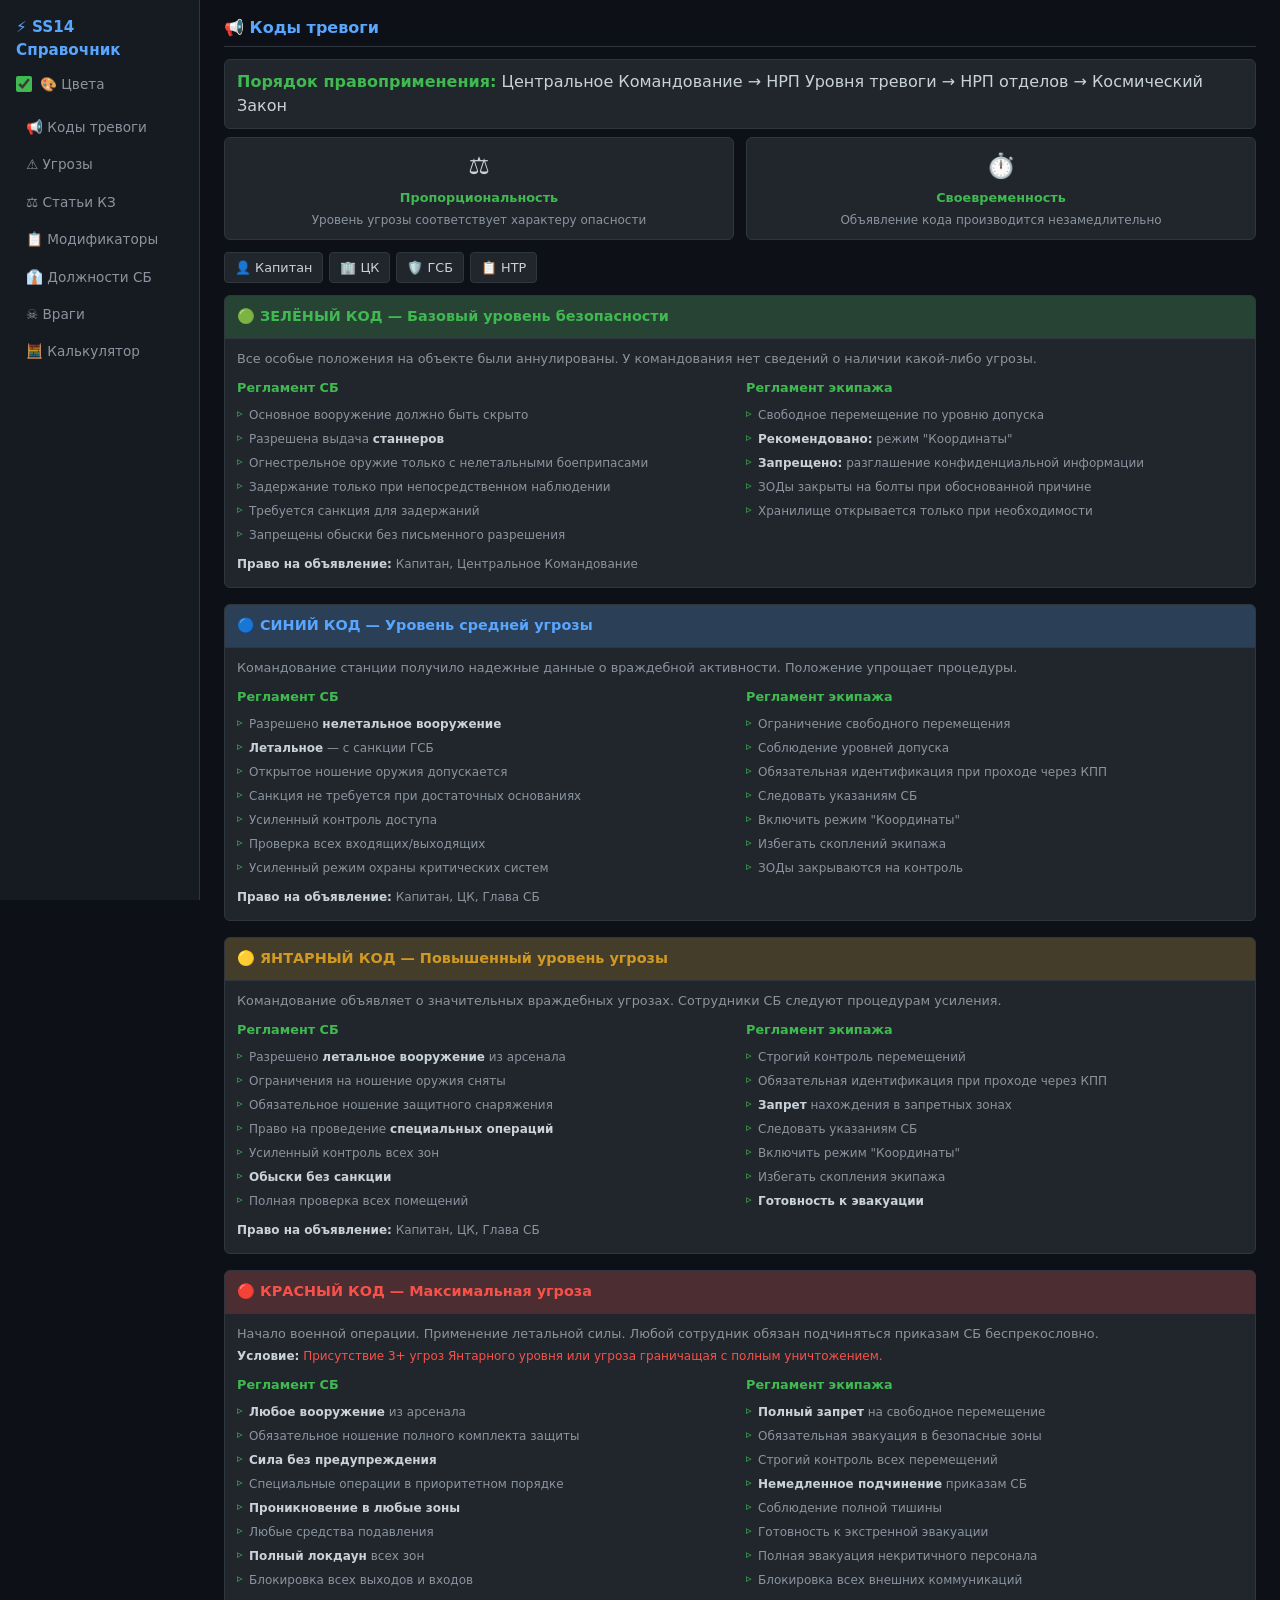
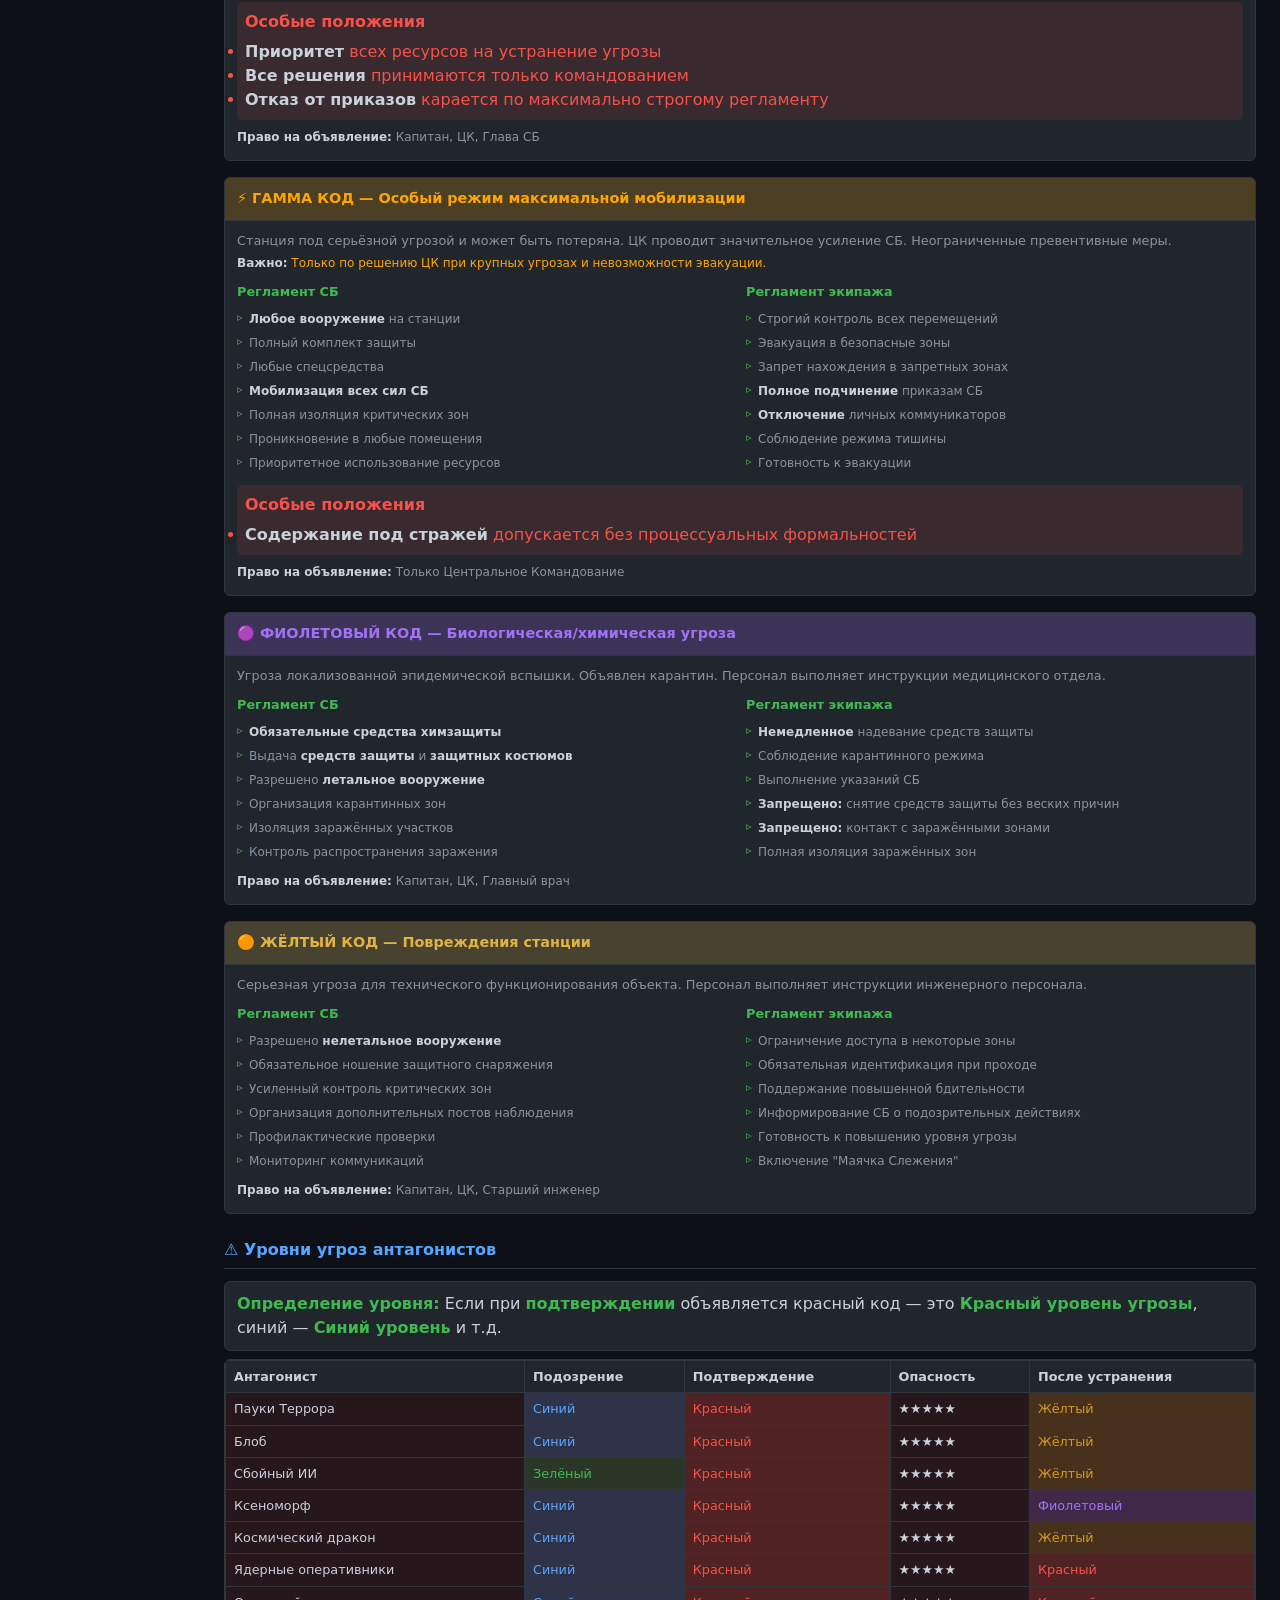
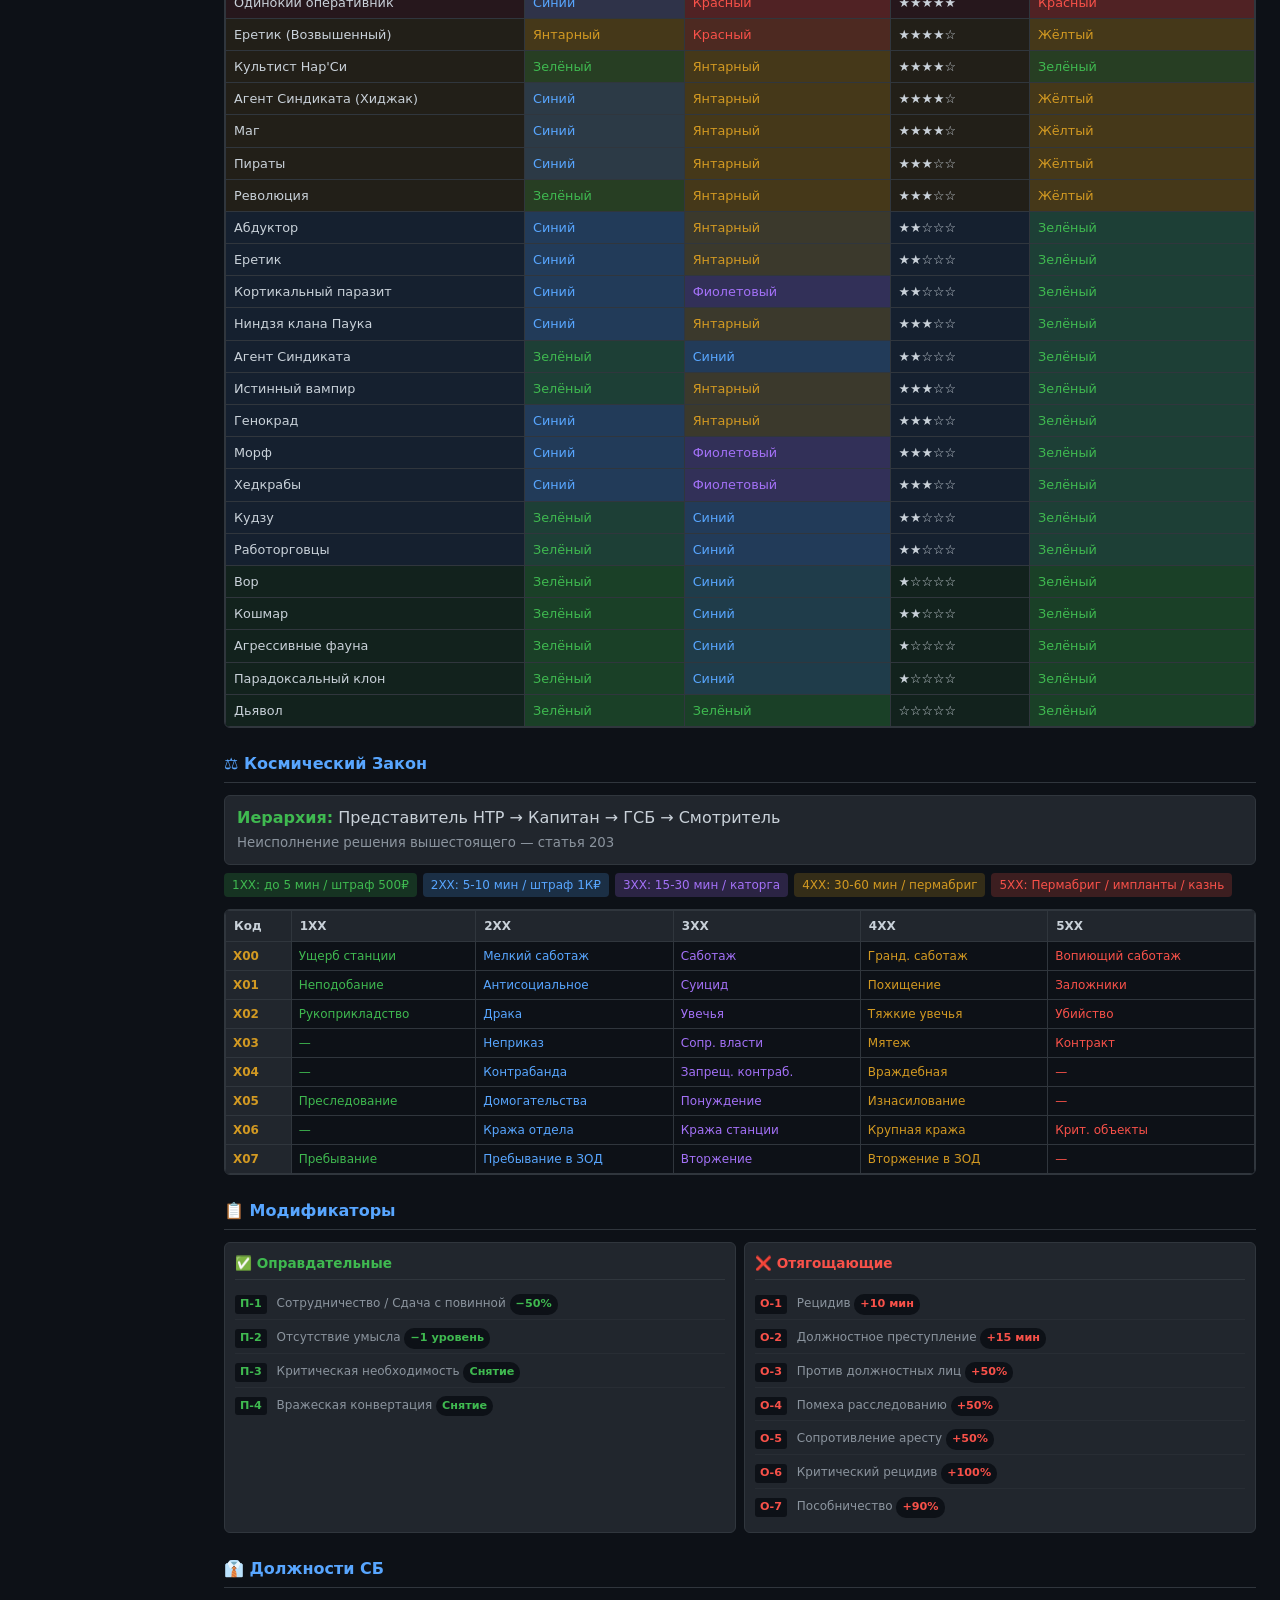
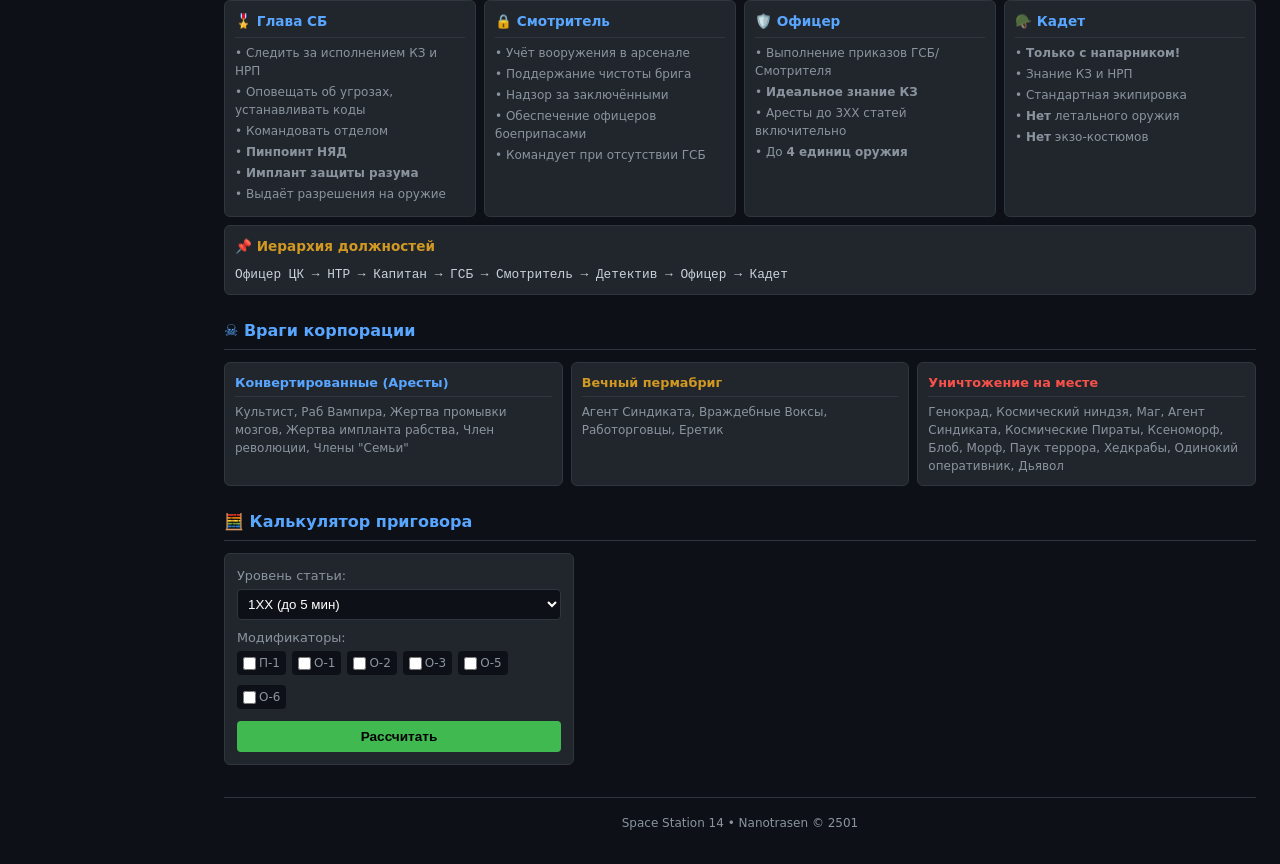
==== commit efb609de: "Add files via upload" ====
--- a/index.html
+++ b/index.html
@@ -1,371 +1,763 @@
 <!DOCTYPE html>
 <html lang="ru">
 <head>
-    <meta charset="UTF-8">
-    <meta name="viewport" content="width=device-width, initial-scale=1.0">
-    <title>SS14 Quick Ref</title>
-    <link rel="stylesheet" href="styles.css">
+<meta charset="UTF-8">
+<meta name="viewport" content="width=device-width, initial-scale=1.0">
+<title>SS14 Справочник</title>
+<style>
+* { margin: 0; padding: 0; box-sizing: border-box; }
+body { font-family: system-ui, sans-serif; background: #0d1117; color: #c9d1d9; line-height: 1.5; }
+a { color: #58a6ff; }
+
+/* SIDEBAR */
+.sidebar { width: 200px; background: #161b22; border-right: 1px solid #30363d; padding: 1rem; position: fixed; height: 100vh; overflow-y: auto; }
+.sidebar h1 { font-size: 0.95rem; margin-bottom: 0.75rem; color: #58a6ff; }
+.toggle { display: flex; align-items: center; gap: 8px; margin-bottom: 1rem; cursor: pointer; font-size: 0.85rem; color: #8b949e; }
+.toggle input { width: 16px; height: 16px; accent-color: #3fb950; }
+.nav a { display: block; padding: 7px 10px; color: #8b949e; text-decoration: none; border-radius: 6px; margin-bottom: 3px; font-size: 0.85rem; }
+.nav a:hover { background: #21262d; color: #fff; }
+.nav a.active { background: rgba(88, 166, 255, 0.15); color: #58a6ff; }
+
+/* CONTENT */
+.content { margin-left: 200px; padding: 1rem 1.5rem; }
+.section { margin-bottom: 1.5rem; }
+h2 { font-size: 1rem; color: #58a6ff; margin-bottom: 0.75rem; border-bottom: 1px solid #30363d; padding-bottom: 6px; }
+h3 { font-size: 0.9rem; color: #8b949e; margin: 1rem 0 0.5rem; }
+
+/* CODE CARDS */
+.code-cards { display: grid; grid-template-columns: repeat(auto-fit, minmax(240px, 1fr)); gap: 6px; margin-bottom: 1rem; }
+.code-card { background: #21262d; border: 1px solid #30363d; border-radius: 6px; overflow: hidden; }
+.code-header { padding: 6px 10px; font-weight: 600; font-size: 0.85rem; }
+.code-info { padding: 6px 10px; }
+.code-info p { font-size: 0.75rem; color: #8b949e; margin-bottom: 2px; }
+
+/* CODE COLORS */
+.g { background: rgba(63, 185, 80, 0.2); color: #3fb950; }
+.b { background: rgba(88, 166, 255, 0.2); color: #58a6ff; }
+.a { background: rgba(210, 153, 34, 0.2); color: #d29922; }
+.r { background: rgba(248, 81, 73, 0.2); color: #f85149; }
+.v { background: rgba(163, 113, 247, 0.2); color: #a371f7; }
+.y { background: rgba(227, 179, 65, 0.2); color: #e3b341; }
+.gamma-bg { background: rgba(255, 165, 0, 0.2); color: #ffa500; }
+
+/* CODE DETAILS */
+.code-detail { background: #21262d; border: 1px solid #30363d; border-radius: 6px; margin-bottom: 1rem; overflow: hidden; }
+.code-detail-header { padding: 10px 12px; font-weight: 600; font-size: 0.9rem; border-bottom: 1px solid #30363d; }
+.code-detail-body { padding: 10px 12px; }
+.code-detail-body p { font-size: 0.8rem; color: #8b949e; margin-bottom: 4px; }
+.code-detail-body strong { color: #c9d1d9; }
+.detail-grid { display: grid; grid-template-columns: 1fr 1fr; gap: 12px; margin-top: 10px; }
+.detail-col h4 { font-size: 0.8rem; color: #3fb950; margin-bottom: 6px; }
+.detail-col ul { list-style: none; }
+.detail-col li { font-size: 0.75rem; color: #8b949e; padding: 3px 0; padding-left: 12px; position: relative; }
+.detail-col li::before { content: '▹'; position: absolute; left: 0; color: #3fb950; font-size: 0.7rem; }
+.special-rules { margin-top: 10px; padding: 8px; background: rgba(248, 81, 73, 0.1); border-radius: 6px; }
+.special-rules h4 { color: #f85149; margin-bottom: 6px; }
+.special-rules li { color: #f85149; }
+
+/* TABLE */
+table { width: 100%; border-collapse: collapse; font-size: 0.8rem; }
+th, td { padding: 6px 8px; text-align: left; border: 1px solid #30363d; }
+th { background: #21262d; font-weight: 600; color: #c9d1d9; }
+.wrap { overflow-x: auto; border-radius: 6px; border: 1px solid #30363d; }
+
+/* TABLE ROW COLORS - enabled by default */
+.row-g { background: rgba(63, 185, 80, 0.1) !important; }
+.row-b { background: rgba(88, 166, 255, 0.1) !important; }
+.row-a { background: rgba(210, 153, 34, 0.1) !important; }
+.row-r { background: rgba(248, 81, 73, 0.1) !important; }
+.row-v { background: rgba(163, 113, 247, 0.1) !important; }
+.row-y { background: rgba(227, 179, 65, 0.1) !important; }
+
+/* DISABLED COLORS */
+.off .row-g, .off .row-b, .off .row-a, .off .row-r, .off .row-v, .off .row-y { background: transparent !important; }
+
+/* INFO BOX */
+.info-box { background: #21262d; border: 1px solid #30363d; border-radius: 6px; padding: 10px 12px; margin-bottom: 8px; }
+.info-box strong { color: #3fb950; }
+.info-row { display: flex; flex-wrap: wrap; gap: 8px; margin-top: 8px; }
+.info-item { padding: 4px 10px; background: #0d1117; border-radius: 4px; font-size: 0.75rem; }
+
+/* LEGEND */
+.legend { display: flex; flex-wrap: wrap; gap: 6px; margin-top: 8px; }
+.legend span { padding: 3px 8px; border-radius: 4px; font-size: 0.75rem; font-weight: 500; }
+
+/* MODIFIERS */
+.mods { display: grid; grid-template-columns: 1fr 1fr; gap: 8px; }
+.mod-group { background: #21262d; border: 1px solid #30363d; border-radius: 6px; padding: 10px; }
+.mod-group h3 { font-size: 0.85rem; margin-bottom: 6px; padding-bottom: 6px; border-bottom: 1px solid #30363d; margin-top: 0; }
+.pos h3 { color: #3fb950; }
+.neg h3 { color: #f85149; }
+.mod-item { padding: 4px 0; font-size: 0.75rem; color: #8b949e; border-bottom: 1px solid rgba(255,255,255,0.03); }
+.mod-item:last-child { border: none; }
+.mod-code { display: inline-block; padding: 1px 5px; background: #0d1117; border-radius: 3px; font-size: 0.7rem; margin-right: 6px; font-weight: 600; }
+.pos .mod-code { color: #3fb950; }
+.neg .mod-code { color: #f85149; }
+.mod-effect { display: inline-block; padding: 2px 6px; background: #0d1117; border-radius: 10px; font-size: 0.7rem; margin-top: 4px; font-weight: 600; }
+.pos .mod-effect { color: #3fb950; }
+.neg .mod-effect { color: #f85149; }
+
+/* ROLES */
+.roles { display: grid; grid-template-columns: repeat(auto-fit, minmax(200px, 1fr)); gap: 8px; }
+.role-card { background: #21262d; border: 1px solid #30363d; border-radius: 6px; padding: 10px; }
+.role-title { font-weight: 600; color: #58a6ff; margin-bottom: 6px; padding-bottom: 6px; border-bottom: 1px solid #30363d; font-size: 0.85rem; }
+.role-card p { font-size: 0.75rem; color: #8b949e; margin-bottom: 3px; }
+
+/* HIERARCHY */
+.hier { background: #21262d; border: 1px solid #30363d; border-radius: 6px; padding: 10px; margin-top: 8px; }
+.hier h3 { margin-top: 0; color: #d29922; font-size: 0.85rem; }
+.hier div { font-family: monospace; font-size: 0.8rem; }
+
+/* ENEMIES */
+.enemies { display: grid; grid-template-columns: repeat(3, 1fr); gap: 8px; }
+.enemy { background: #21262d; border: 1px solid #30363d; border-radius: 6px; padding: 10px; }
+.enemy h4 { font-size: 0.8rem; margin-bottom: 6px; padding-bottom: 4px; border-bottom: 1px solid #30363d; }
+.enemy p { font-size: 0.75rem; color: #8b949e; }
+.enemy:nth-child(1) h4 { color: #58a6ff; }
+.enemy:nth-child(2) h4 { color: #d29922; }
+.enemy:nth-child(3) h4 { color: #f85149; }
+
+/* CALCULATOR */
+.calc { background: #21262d; border: 1px solid #30363d; border-radius: 6px; padding: 12px; max-width: 350px; }
+.calc label { display: block; font-size: 0.8rem; color: #8b949e; margin-bottom: 4px; }
+.calc select { width: 100%; padding: 6px; background: #0d1117; border: 1px solid #30363d; border-radius: 4px; color: #fff; margin-bottom: 8px; }
+.calc-check { display: flex; flex-wrap: wrap; gap: 6px; margin-bottom: 8px; }
+.calc-check label { display: flex; align-items: center; gap: 3px; padding: 3px 6px; background: #0d1117; border-radius: 4px; cursor: pointer; font-size: 0.75rem; }
+.calc button { width: 100%; padding: 8px; background: #3fb950; border: none; border-radius: 4px; color: #000; font-weight: 600; cursor: pointer; font-size: 0.85rem; }
+.calc button:hover { opacity: 0.9; }
+.result { margin-top: 8px; padding: 10px; background: #0d1117; border-radius: 4px; text-align: center; display: none; font-size: 0.85rem; }
+.result.show { display: block; }
+
+/* ARTICLE */
+.art-table { font-size: 0.75rem; }
+.art-table td { padding: 5px 7px; }
+.art-table .l { background: #21262d; color: #d29922; font-weight: 700; }
+.art-table .c1 { color: #3fb950; }
+.art-table .c2 { color: #58a6ff; }
+.art-table .c3 { color: #a371f7; }
+.art-table .c4 { color: #d29922; }
+.art-table .c5 { color: #f85149; }
+
+/* PRINCIPLES */
+.principles { display: flex; gap: 12px; margin-bottom: 12px; }
+.principle { flex: 1; background: #21262d; border: 1px solid #30363d; border-radius: 6px; padding: 10px; text-align: center; }
+.principle-icon { font-size: 1.5rem; margin-bottom: 4px; }
+.principle h4 { font-size: 0.8rem; color: #3fb950; margin-bottom: 4px; }
+.principle p { font-size: 0.75rem; color: #8b949e; }
+
+/* AUTHORITY */
+.authority { display: flex; flex-wrap: wrap; gap: 6px; margin-bottom: 12px; }
+.auth-item { padding: 5px 10px; background: #21262d; border: 1px solid #30363d; border-radius: 4px; font-size: 0.8rem; }
+
+/* FOOTER */
+.footer { text-align: center; padding: 1rem; color: #8b949e; font-size: 0.75rem; border-top: 1px solid #30363d; margin-top: 2rem; }
+
+/* RESPONSIVE */
+@media (max-width: 768px) {
+  body { flex-direction: column; }
+  .sidebar { width: 100%; height: auto; position: relative; border-right: none; border-bottom: 1px solid #30363d; }
+  .content { margin-left: 0; padding: 1rem; }
+  .mods { grid-template-columns: 1fr; }
+  .enemies { grid-template-columns: 1fr; }
+  .detail-grid { grid-template-columns: 1fr; }
+  .principles { flex-direction: column; }
+}
+</style>
 </head>
 <body>
-    <div class="sidebar">
-        <div class="sidebar-header">
-            <h1>⚡ Быстрый справочник</h1>
-            <label class="color-toggle">
-                <input type="checkbox" id="colorToggle" checked>
-                <span>🎨 Цвета</span>
-            </label>
-        </div>
-        
-        <nav class="sidebar-nav">
-            <a href="#codes" class="nav-item">📢 Коды</a>
-            <a href="#threats" class="nav-item">⚠️ Угрозы</a>
-            <a href="#articles" class="nav-item">⚖️ Статьи</a>
-            <a href="#modifiers" class="nav-item">📋 Модификаторы</a>
-            <a href="#roles" class="nav-item">👔 СБ</a>
-        </nav>
-
-        <div class="sidebar-footer">
-            <small>SS14 • Nanotrasen © 2501</small>
-        </div>
-    </div>
-
-    <main class="content">
-        <!-- КОДЫ ТРЕВОГИ -->
-        <section id="codes" class="section">
-            <h2>📢 Коды тревоги</h2>
-            
-            <div class="code-cards">
-                <div class="code-card code-green">
-                    <div class="code-header">🟢 ЗЕЛЁНЫЙ</div>
-                    <div class="code-info">
-                        <p><strong>Условие:</strong> Стандартная работа</p>
-                        <p><strong>СБ:</strong> Скрытое оружие, станнеры</p>
-                        <p><strong>Аресты:</strong> Только при наблюдении</p>
-                    </div>
-                </div>
-                
-                <div class="code-card code-blue">
-                    <div class="code-header">🔵 СИНИЙ</div>
-                    <div class="code-info">
-                        <p><strong>Условие:</strong> Враждебная активность</p>
-                        <p><strong>СБ:</strong> Открытое оружие, нелетальное</p>
-                        <p><strong>Аресты:</strong> Без санкции при основаниях</p>
-                    </div>
-                </div>
-                
-                <div class="code-card code-amber">
-                    <div class="code-header">🟡 ЯНТАРНЫЙ</div>
-                    <div class="code-info">
-                        <p><strong>Условие:</strong> Значительные угрозы</p>
-                        <p><strong>СБ:</strong> Летальное оружие, обыски без санкции</p>
-                        <p><strong>Экипаж:</strong> Готовность к эвакуации</p>
-                    </div>
-                </div>
-                
-                <div class="code-card code-red">
-                    <div class="code-header">🔴 КРАСНЫЙ</div>
-                    <div class="code-info">
-                        <p><strong>Условие:</strong> Военная ситуация</p>
-                        <p><strong>СБ:</strong> Любое оружие, сила без предупреждения</p>
-                        <p><strong>Экипаж:</strong> Полный локдаун</p>
-                    </div>
-                </div>
-                
-                <div class="code-card code-gamma">
-                    <div class="code-header">⚡ ГАММА</div>
-                    <div class="code-info">
-                        <p><strong>Условие:</strong> Критическая угроза</p>
-                        <p><strong>СБ:</strong> Неограниченные полномочия</p>
-                        <p><strong>Только:</strong> По приказу ЦК</p>
-                    </div>
-                </div>
-                
-                <div class="code-card code-violet">
-                    <div class="code-header">🟣 ФИОЛЕТОВЫЙ</div>
-                    <div class="code-info">
-                        <p><strong>Условие:</strong> Био/хим угроза</p>
-                        <p><strong>СБ:</strong> Средства химзащиты</p>
-                        <p><strong>Мед:</strong> Карантинные зоны</p>
-                    </div>
-                </div>
-                
-                <div class="code-card code-yellow">
-                    <div class="code-header">🟠 ЖЁЛТЫЙ</div>
-                    <div class="code-info">
-                        <p><strong>Условие:</strong> Повреждения станции</p>
-                        <p><strong>СБ:</strong> Нелетальное оружие</p>
-                        <p><strong>Инж:</strong> Ремонтные работы</p>
-                    </div>
-                </div>
-            </div>
-        </section>
-
-        <!-- ТАБЛИЦА УГРОЗ -->
-        <section id="threats" class="section">
-            <h2>⚠️ Уровни угроз антагонистов</h2>
-            
-            <div class="table-wrapper">
-                <table class="colored-table">
-                    <thead>
-                        <tr>
-                            <th>Антагонист</th>
-                            <th>Подозрение</th>
-                            <th>Подтверждение</th>
-                            <th>Опасность</th>
-                        </tr>
-                    </thead>
-                    <tbody>
-                        <tr class="row-amber"><td>Еретик (Возвышенный)</td><td>Янтарный</td><td>Красный</td><td>★★★★☆</td></tr>
-                        <tr class="row-amber"><td>Культист Нар'Си</td><td>Зелёный</td><td>Янтарный</td><td>★★★★☆</td></tr>
-                        <tr class="row-amber"><td>Агент Синдиката (Хиджак)</td><td>Синий</td><td>Янтарный</td><td>★★★★☆</td></tr>
-                        <tr class="row-amber"><td>Маг</td><td>Синий</td><td>Янтарный</td><td>★★★★☆</td></tr>
-                        <tr class="row-blue"><td>Абдуктор</td><td>Синий</td><td>Янтарный</td><td>★★☆☆☆</td></tr>
-                        <tr class="row-blue"><td>Еретик</td><td>Синий</td><td>Янтарный</td><td>★★☆☆☆</td></tr>
-                        <tr class="row-blue"><td>Кортикальный паразит</td><td>Синий</td><td>Фиолетовый</td><td>★★☆☆☆</td></tr>
-                        <tr class="row-blue"><td>Ниндзя клана Паука</td><td>Синий</td><td>Янтарный</td><td>★★★☆☆</td></tr>
-                        <tr class="row-blue"><td>Агент Синдиката</td><td>Зелёный</td><td>Синий</td><td>★★☆☆☆</td></tr>
-                        <tr class="row-blue"><td>Истинный вампир</td><td>Зелёный</td><td>Янтарный</td><td>★★★☆☆</td></tr>
-                        <tr class="row-blue"><td>Генокрад</td><td>Синий</td><td>Янтарный</td><td>★★★☆☆</td></tr>
-                        <tr class="row-red"><td>Пауки Террора</td><td>Синий</td><td>Красный</td><td>★★★★★</td></tr>
-                        <tr class="row-red"><td>Блоб</td><td>Синий</td><td>Красный</td><td>★★★★★</td></tr>
-                        <tr class="row-red"><td>Сбойный ИИ</td><td>Зелёный</td><td>Красный</td><td>★★★★★</td></tr>
-                        <tr class="row-red"><td>Ксеноморф</td><td>Синий</td><td>Красный</td><td>★★★★★</td></tr>
-                        <tr class="row-red"><td>Космический дракон</td><td>Синий</td><td>Красный</td><td>★★★★★</td></tr>
-                        <tr class="row-red"><td>Ядерные оперативники</td><td>Синий</td><td>Красный</td><td>★★★★★</td></tr>
-                        <tr class="row-red"><td>Одинокий оперативник</td><td>Синий</td><td>Красный</td><td>★★★★★</td></tr>
-                        <tr class="row-green"><td>Вор</td><td>Зелёный</td><td>Синий</td><td>★☆☆☆☆</td></tr>
-                        <tr class="row-green"><td>Кошмар</td><td>Зелёный</td><td>Синий</td><td>★★☆☆☆</td></tr>
-                        <tr class="row-green"><td>Агрессивные фауна</td><td>Зелёный</td><td>Синий</td><td>★☆☆☆☆</td></tr>
-                        <tr class="row-green"><td>Пираты</td><td>Синий</td><td>Янтарный</td><td>★★★☆☆</td></tr>
-                    </tbody>
-                </table>
-            </div>
-        </section>
-
-        <!-- СТАТЬИ -->
-        <section id="articles" class="section">
-            <h2>⚖️ Космический Закон</h2>
-            
-            <div class="table-wrapper">
-                <table class="colored-table articles-table">
-                    <thead>
-                        <tr>
-                            <th>Код</th>
-                            <th>1XX</th>
-                            <th>2XX</th>
-                            <th>3XX</th>
-                            <th>4XX</th>
-                            <th>5XX</th>
-                        </tr>
-                    </thead>
-                    <tbody>
-                        <tr>
-                            <td class="label-col">X00</td>
-                            <td class="cell-1">Ущерб</td>
-                            <td class="cell-2">Мелкий саботаж</td>
-                            <td class="cell-3">Саботаж</td>
-                            <td class="cell-4">Гранд. саботаж</td>
-                            <td class="cell-5">Вопиющий</td>
-                        </tr>
-                        <tr>
-                            <td class="label-col">X01</td>
-                            <td class="cell-1">Неподобание</td>
-                            <td class="cell-2">Антисоц.</td>
-                            <td class="cell-3">Суицид</td>
-                            <td class="cell-4">Похищение</td>
-                            <td class="cell-5">Заложники</td>
-                        </tr>
-                        <tr>
-                            <td class="label-col">X02</td>
-                            <td class="cell-1">Рукоприкладство</td>
-                            <td class="cell-2">Драка</td>
-                            <td class="cell-3">Увечья</td>
-                            <td class="cell-4">Тяжкие увечья</td>
-                            <td class="cell-5">Убийство</td>
-                        </tr>
-                        <tr>
-                            <td class="label-col">X03</td>
-                            <td class="cell-1">—</td>
-                            <td class="cell-2">Неприказ</td>
-                            <td class="cell-3">Сопр. власти</td>
-                            <td class="cell-4">Мятеж</td>
-                            <td class="cell-5">Контракт</td>
-                        </tr>
-                        <tr>
-                            <td class="label-col">X04</td>
-                            <td class="cell-1">—</td>
-                            <td class="cell-2">Контрабанда</td>
-                            <td class="cell-3">Запрещ. контраб.</td>
-                            <td class="cell-4">Враждебная</td>
-                            <td class="cell-5">—</td>
-                        </tr>
-                        <tr>
-                            <td class="label-col">X05</td>
-                            <td class="cell-1">Преследование</td>
-                            <td class="cell-2">Домогательства</td>
-                            <td class="cell-3">Понуждение</td>
-                            <td class="cell-4">Изнасилование</td>
-                            <td class="cell-5">—</td>
-                        </tr>
-                        <tr>
-                            <td class="label-col">X06</td>
-                            <td class="cell-1">—</td>
-                            <td class="cell-2">Кража отдела</td>
-                            <td class="cell-3">Кража станции</td>
-                            <td class="cell-4">Крупная кража</td>
-                            <td class="cell-5">Крит. объекты</td>
-                        </tr>
-                        <tr>
-                            <td class="label-col">X07</td>
-                            <td class="cell-1">Пребывание</td>
-                            <td class="cell-2">Пребывание в ЗОД</td>
-                            <td class="cell-3">Вторжение</td>
-                            <td class="cell-4">Вторжение в ЗОД</td>
-                            <td class="cell-5">—</td>
-                        </tr>
-                    </tbody>
-                </table>
-            </div>
-
-            <div class="severity-legend">
-                <div class="legend-item level-1">1XX: Штраф до 500₽ / до 5 мин</div>
-                <div class="legend-item level-2">2XX: Штраф 500-1000₽ / 5-10 мин</div>
-                <div class="legend-item level-3">3XX: Штраф 1500-3000₽ / 15-30 мин / каторга</div>
-                <div class="legend-item level-4">4XX: 30-60 мин / пермабриг</div>
-                <div class="legend-item level-5">5XX: Пермабриг / импланты / казнь</div>
-            </div>
-        </section>
-
-        <!-- МОДИФИКАТОРЫ -->
-        <section id="modifiers" class="section">
-            <h2>📋 Модификаторы</h2>
-            
-            <div class="mod-columns">
-                <div class="mod-group positive">
-                    <h3>✅ Оправдательные</h3>
-                    <div class="mod-item"><span class="mod-code">П-1</span> Сотрудничество: <strong>-50%</strong></div>
-                    <div class="mod-item"><span class="mod-code">П-2</span> Отсутствие умысла: <strong>-1 уровень</strong></div>
-                    <div class="mod-item"><span class="mod-code">П-3</span> Критическая необходимость: <strong>Снятие</strong></div>
-                    <div class="mod-item"><span class="mod-code">П-4</span> Вражеская конвертация: <strong>Снятие</strong></div>
-                </div>
-                
-                <div class="mod-group negative">
-                    <h3>❌ Отягощающие</h3>
-                    <div class="mod-item"><span class="mod-code">О-1</span> Рецидив: <strong>+10 мин</strong></div>
-                    <div class="mod-item"><span class="mod-code">О-2</span> Должностное: <strong>+15 мин</strong></div>
-                    <div class="mod-item"><span class="mod-code">О-3</span> Против должностных: <strong>+50%</strong></div>
-                    <div class="mod-item"><span class="mod-code">О-4</span> Помеха расследованию: <strong>+50%</strong></div>
-                    <div class="mod-item"><span class="mod-code">О-5</span> Сопротивление аресту: <strong>+50%</strong></div>
-                    <div class="mod-item"><span class="mod-code">О-6</span> Критический рецидив: <strong>+100%</strong></div>
-                    <div class="mod-item"><span class="mod-code">О-7</span> Пособничество: <strong>+90%</strong></div>
-                </div>
-            </div>
-        </section>
-
-        <!-- ДОЛЖНОСТИ СБ -->
-        <section id="roles" class="section">
-            <h2>👔 Должности СБ</h2>
-            
-            <div class="roles-grid">
-                <div class="role-card">
-                    <div class="role-title">🎖️ ГСБ</div>
-                    <div class="role-info">
-                        <p>• Командует отделом</p>
-                        <p>• Выдаёт разрешения на оружие</p>
-                        <p>• Объявляет коды</p>
-                        <p>• Имеет пинпоинт НЯД</p>
-                    </div>
-                </div>
-                
-                <div class="role-card">
-                    <div class="role-title">🔒 Смотритель</div>
-                    <div class="role-info">
-                        <p>• Контроль арсенала и брига</p>
-                        <p>• Учёт вооружения</p>
-                        <p>• Командует при отсутствии ГСБ</p>
-                    </div>
-                </div>
-                
-                <div class="role-card">
-                    <div class="role-title">🛡️ Офицер</div>
-                    <div class="role-info">
-                        <p>• Патрулирование</p>
-                        <p>• Аресты до 3XX статей</p>
-                        <p>• До 4 единиц оружия</p>
-                    </div>
-                </div>
-                
-                <div class="role-card">
-                    <div class="role-title">🪖 Кадет</div>
-                    <div class="role-info">
-                        <p>• Только с напарником!</p>
-                        <p>• Нет летального оружия</p>
-                        <p>• Нет экзо-костюмов</p>
-                    </div>
-                </div>
-            </div>
-
-            <div class="quick-rules">
-                <h3>📌 Иерархия должностей</h3>
-                <div class="hierarchy">ЦК → НТР → Капитан → ГСБ → Смотритель → Офицер → Кадет</div>
-            </div>
-        </section>
-
-        <!-- ВРАГИ КОРПОРАЦИИ -->
-        <section class="section">
-            <h2>☠️ Враги корпорации</h2>
-            
-            <div class="enemy-grid">
-                <div class="enemy-col convert">
-                    <h4>Конвертированные (Аресты)</h4>
-                    <p>Культист, Вампир, Жертва промывки, Революция</p>
-                </div>
-                <div class="enemy-col perma">
-                    <h4>Вечный пермабриг</h4>
-                    <p>Агент Синдиката, Работорговцы, Еретик</p>
-                </div>
-                <div class="enemy-col kill">
-                    <h4>Уничтожение на месте</h4>
-                    <p>Генокрад, Ниндзя, Маг, Ксеноморф, Блоб, Пираты, Хедкрабы</p>
-                </div>
-            </div>
-        </section>
-
-        <!-- КАЛЬКУЛЯТОР -->
-        <section class="section">
-            <h2>🧮 Калькулятор приговора</h2>
-            
-            <div class="calc-form">
-                <div class="calc-row">
-                    <label>Статья:</label>
-                    <select id="calcArticle">
-                        <option value="100">1XX (до 5 мин)</option>
-                        <option value="200">2XX (5-10 мин)</option>
-                        <option value="300">3XX (15-30 мин)</option>
-                        <option value="400">4XX (30-60 мин)</option>
-                        <option value="500">5XX (особое)</option>
-                    </select>
-                </div>
-                
-                <div class="calc-mods">
-                    <label>Модификаторы:</label>
-                    <div class="mod-checkboxes">
-                        <label><input type="checkbox" id="m1"> П-1 Сотрудничество</label>
-                        <label><input type="checkbox" id="m2"> О-1 Рецидив</label>
-                        <label><input type="checkbox" id="m3"> О-3 Против должностных</label>
-                        <label><input type="checkbox" id="m4"> О-5 Сопротивление</label>
-                        <label><input type="checkbox" id="m5"> О-6 Критический рецидив</label>
-                    </div>
-                </div>
-                
-                <button onclick="calculate()">Рассчитать</button>
-                
-                <div id="calcResult" class="calc-result"></div>
-            </div>
-        </section>
-    </main>
-
-    <script src="script.js"></script>
-<script defer src="https://static.cloudflareinsights.com/beacon.min.js/v833ccba57c9e4d2798f2e76cebdd09a11778172276447" integrity="sha512-57MDmcccJXYtNnH+ZiBwzC4jb2rvgVCEokYN+L/nLlmO8rfYT/gIpW2A569iJ/3b+0UEasghjuZH/ma3wIs/EQ==" data-cf-beacon='{"version":"2024.11.0","token":"1954b47c125f43f8b4338b3c4f804e4f","server_timing":{"name":{"cfCacheStatus":true,"cfEdge":true,"cfExtPri":true,"cfL4":true,"cfOrigin":true,"cfSpeedBrain":true},"location_startswith":null}}' crossorigin="anonymous"></script>
-</body>
+
+<div class="sidebar">
+  <h1>⚡ SS14 Справочник</h1>
+  
+  <label class="toggle">
+    <input type="checkbox" id="colorToggle" checked onchange="toggleColors()">
+    <span>🎨 Цвета</span>
+  </label>
+  
+  <nav class="nav">
+    <a href="#codes">📢 Коды тревоги</a>
+    <a href="#threats">⚠️ Угрозы</a>
+    <a href="#articles">⚖️ Статьи КЗ</a>
+    <a href="#modifiers">📋 Модификаторы</a>
+    <a href="#roles">👔 Должности СБ</a>
+    <a href="#enemies">☠️ Враги</a>
+    <a href="#calc">🧮 Калькулятор</a>
+  </nav>
+</div>
+
+<div class="content">
+
+<!-- ===== КОДЫ ТРЕВОГИ ===== -->
+<section id="codes" class="section">
+  <h2>📢 Коды тревоги</h2>
+  
+  <div class="info-box">
+    <strong>Порядок правоприменения:</strong> Центральное Командование → НРП Уровня тревоги → НРП отделов → Космический Закон
+  </div>
+  
+  <div class="principles">
+    <div class="principle"><div class="principle-icon">⚖️</div><h4>Пропорциональность</h4><p>Уровень угрозы соответствует характеру опасности</p></div>
+    <div class="principle"><div class="principle-icon">⏱️</div><h4>Своевременность</h4><p>Объявление кода производится незамедлительно</p></div>
+  </div>
+  
+  <div class="authority">
+    <div class="auth-item">👤 Капитан</div>
+    <div class="auth-item">🏢 ЦК</div>
+    <div class="auth-item">🛡️ ГСБ</div>
+    <div class="auth-item">📋 НТР</div>
+  </div>
+
+  <!-- ЗЕЛЁНЫЙ -->
+  <div class="code-detail">
+    <div class="code-detail-header g">🟢 ЗЕЛЁНЫЙ КОД — Базовый уровень безопасности</div>
+    <div class="code-detail-body">
+      <p>Все особые положения на объекте были аннулированы. У командования нет сведений о наличии какой-либо угрозы.</p>
+      <div class="detail-grid">
+        <div class="detail-col">
+          <h4>Регламент СБ</h4>
+          <ul>
+            <li>Основное вооружение должно быть скрыто</li>
+            <li>Разрешена выдача <strong>станнеров</strong></li>
+            <li>Огнестрельное оружие только с нелетальными боеприпасами</li>
+            <li>Задержание только при непосредственном наблюдении</li>
+            <li>Требуется санкция для задержаний</li>
+            <li>Запрещены обыски без письменного разрешения</li>
+          </ul>
+        </div>
+        <div class="detail-col">
+          <h4>Регламент экипажа</h4>
+          <ul>
+            <li>Свободное перемещение по уровню допуска</li>
+            <li><strong>Рекомендовано:</strong> режим "Координаты"</li>
+            <li><strong>Запрещено:</strong> разглашение конфиденциальной информации</li>
+            <li>ЗОДы закрыты на болты при обоснованной причине</li>
+            <li>Хранилище открывается только при необходимости</li>
+          </ul>
+        </div>
+      </div>
+      <p style="margin-top:8px;font-size:0.75rem;color:#8b949e;"><strong>Право на объявление:</strong> Капитан, Центральное Командование</p>
+    </div>
+  </div>
+
+  <!-- СИНИЙ -->
+  <div class="code-detail">
+    <div class="code-detail-header b">🔵 СИНИЙ КОД — Уровень средней угрозы</div>
+    <div class="code-detail-body">
+      <p>Командование станции получило надежные данные о враждебной активности. Положение упрощает процедуры.</p>
+      <div class="detail-grid">
+        <div class="detail-col">
+          <h4>Регламент СБ</h4>
+          <ul>
+            <li>Разрешено <strong>нелетальное вооружение</strong></li>
+            <li><strong>Летальное</strong> — с санкции ГСБ</li>
+            <li>Открытое ношение оружия допускается</li>
+            <li>Санкция не требуется при достаточных основаниях</li>
+            <li>Усиленный контроль доступа</li>
+            <li>Проверка всех входящих/выходящих</li>
+            <li>Усиленный режим охраны критических систем</li>
+          </ul>
+        </div>
+        <div class="detail-col">
+          <h4>Регламент экипажа</h4>
+          <ul>
+            <li>Ограничение свободного перемещения</li>
+            <li>Соблюдение уровней допуска</li>
+            <li>Обязательная идентификация при проходе через КПП</li>
+            <li>Следовать указаниям СБ</li>
+            <li>Включить режим "Координаты"</li>
+            <li>Избегать скоплений экипажа</li>
+            <li>ЗОДы закрываются на контроль</li>
+          </ul>
+        </div>
+      </div>
+      <p style="margin-top:8px;font-size:0.75rem;color:#8b949e;"><strong>Право на объявление:</strong> Капитан, ЦК, Глава СБ</p>
+    </div>
+  </div>
+
+  <!-- ЯНТАРНЫЙ -->
+  <div class="code-detail">
+    <div class="code-detail-header a">🟡 ЯНТАРНЫЙ КОД — Повышенный уровень угрозы</div>
+    <div class="code-detail-body">
+      <p>Командование объявляет о значительных враждебных угрозах. Сотрудники СБ следуют процедурам усиления.</p>
+      <div class="detail-grid">
+        <div class="detail-col">
+          <h4>Регламент СБ</h4>
+          <ul>
+            <li>Разрешено <strong>летальное вооружение</strong> из арсенала</li>
+            <li>Ограничения на ношение оружия сняты</li>
+            <li>Обязательное ношение защитного снаряжения</li>
+            <li>Право на проведение <strong>специальных операций</strong></li>
+            <li>Усиленный контроль всех зон</li>
+            <li><strong>Обыски без санкции</strong></li>
+            <li>Полная проверка всех помещений</li>
+          </ul>
+        </div>
+        <div class="detail-col">
+          <h4>Регламент экипажа</h4>
+          <ul>
+            <li>Строгий контроль перемещений</li>
+            <li>Обязательная идентификация при проходе через КПП</li>
+            <li><strong>Запрет</strong> нахождения в запретных зонах</li>
+            <li>Следовать указаниям СБ</li>
+            <li>Включить режим "Координаты"</li>
+            <li>Избегать скопления экипажа</li>
+            <li><strong>Готовность к эвакуации</strong></li>
+          </ul>
+        </div>
+      </div>
+      <p style="margin-top:8px;font-size:0.75rem;color:#8b949e;"><strong>Право на объявление:</strong> Капитан, ЦК, Глава СБ</p>
+    </div>
+  </div>
+
+  <!-- КРАСНЫЙ -->
+  <div class="code-detail">
+    <div class="code-detail-header r">🔴 КРАСНЫЙ КОД — Максимальная угроза</div>
+    <div class="code-detail-body">
+      <p>Начало военной операции. Применение летальной силы. Любой сотрудник обязан подчиняться приказам СБ беспрекословно.</p>
+      <p style="font-size:0.75rem;color:#f85149;margin-bottom:8px;"><strong>Условие:</strong> Присутствие 3+ угроз Янтарного уровня или угроза граничащая с полным уничтожением.</p>
+      <div class="detail-grid">
+        <div class="detail-col">
+          <h4>Регламент СБ</h4>
+          <ul>
+            <li><strong>Любое вооружение</strong> из арсенала</li>
+            <li>Обязательное ношение полного комплекта защиты</li>
+            <li><strong>Сила без предупреждения</strong></li>
+            <li>Специальные операции в приоритетном порядке</li>
+            <li><strong>Проникновение в любые зоны</strong></li>
+            <li>Любые средства подавления</li>
+            <li><strong>Полный локдаун</strong> всех зон</li>
+            <li>Блокировка всех выходов и входов</li>
+          </ul>
+        </div>
+        <div class="detail-col">
+          <h4>Регламент экипажа</h4>
+          <ul>
+            <li><strong>Полный запрет</strong> на свободное перемещение</li>
+            <li>Обязательная эвакуация в безопасные зоны</li>
+            <li>Строгий контроль всех перемещений</li>
+            <li><strong>Немедленное подчинение</strong> приказам СБ</li>
+            <li>Соблюдение полной тишины</li>
+            <li>Готовность к экстренной эвакуации</li>
+            <li>Полная эвакуация некритичного персонала</li>
+            <li>Блокировка всех внешних коммуникаций</li>
+          </ul>
+        </div>
+      </div>
+      <div class="special-rules">
+        <h4>Особые положения</h4>
+        <ul>
+          <li><strong>Приоритет</strong> всех ресурсов на устранение угрозы</li>
+          <li><strong>Все решения</strong> принимаются только командованием</li>
+          <li><strong>Отказ от приказов</strong> карается по максимально строгому регламенту</li>
+        </ul>
+      </div>
+      <p style="margin-top:8px;font-size:0.75rem;color:#8b949e;"><strong>Право на объявление:</strong> Капитан, ЦК, Глава СБ</p>
+    </div>
+  </div>
+
+  <!-- ГАММА -->
+  <div class="code-detail">
+    <div class="code-detail-header gamma-bg">⚡ ГАММА КОД — Особый режим максимальной мобилизации</div>
+    <div class="code-detail-body">
+      <p>Станция под серьёзной угрозой и может быть потеряна. ЦК проводит значительное усиление СБ. Неограниченные превентивные меры.</p>
+      <p style="font-size:0.75rem;color:#ffa500;margin-bottom:8px;"><strong>Важно:</strong> Только по решению ЦК при крупных угрозах и невозможности эвакуации.</p>
+      <div class="detail-grid">
+        <div class="detail-col">
+          <h4>Регламент СБ</h4>
+          <ul>
+            <li><strong>Любое вооружение</strong> на станции</li>
+            <li>Полный комплект защиты</li>
+            <li>Любые спецсредства</li>
+            <li><strong>Мобилизация всех сил СБ</strong></li>
+            <li>Полная изоляция критических зон</li>
+            <li>Проникновение в любые помещения</li>
+            <li>Приоритетное использование ресурсов</li>
+          </ul>
+        </div>
+        <div class="detail-col">
+          <h4>Регламент экипажа</h4>
+          <ul>
+            <li>Строгий контроль всех перемещений</li>
+            <li>Эвакуация в безопасные зоны</li>
+            <li>Запрет нахождения в запретных зонах</li>
+            <li><strong>Полное подчинение</strong> приказам СБ</li>
+            <li><strong>Отключение</strong> личных коммуникаторов</li>
+            <li>Соблюдение режима тишины</li>
+            <li>Готовность к эвакуации</li>
+          </ul>
+        </div>
+      </div>
+      <div class="special-rules">
+        <h4>Особые положения</h4>
+        <ul>
+          <li><strong>Содержание под стражей</strong> допускается без процессуальных формальностей</li>
+        </ul>
+      </div>
+      <p style="margin-top:8px;font-size:0.75rem;color:#8b949e;"><strong>Право на объявление:</strong> Только Центральное Командование</p>
+    </div>
+  </div>
+
+  <!-- ФИОЛЕТОВЫЙ -->
+  <div class="code-detail">
+    <div class="code-detail-header v">🟣 ФИОЛЕТОВЫЙ КОД — Биологическая/химическая угроза</div>
+    <div class="code-detail-body">
+      <p>Угроза локализованной эпидемической вспышки. Объявлен карантин. Персонал выполняет инструкции медицинского отдела.</p>
+      <div class="detail-grid">
+        <div class="detail-col">
+          <h4>Регламент СБ</h4>
+          <ul>
+            <li><strong>Обязательные средства химзащиты</strong></li>
+            <li>Выдача <strong>средств защиты</strong> и <strong>защитных костюмов</strong></li>
+            <li>Разрешено <strong>летальное вооружение</strong></li>
+            <li>Организация карантинных зон</li>
+            <li>Изоляция заражённых участков</li>
+            <li>Контроль распространения заражения</li>
+          </ul>
+        </div>
+        <div class="detail-col">
+          <h4>Регламент экипажа</h4>
+          <ul>
+            <li><strong>Немедленное</strong> надевание средств защиты</li>
+            <li>Соблюдение карантинного режима</li>
+            <li>Выполнение указаний СБ</li>
+            <li><strong>Запрещено:</strong> снятие средств защиты без веских причин</li>
+            <li><strong>Запрещено:</strong> контакт с заражёнными зонами</li>
+            <li>Полная изоляция заражённых зон</li>
+          </ul>
+        </div>
+      </div>
+      <p style="margin-top:8px;font-size:0.75rem;color:#8b949e;"><strong>Право на объявление:</strong> Капитан, ЦК, Главный врач</p>
+    </div>
+  </div>
+
+  <!-- ЖЁЛТЫЙ -->
+  <div class="code-detail">
+    <div class="code-detail-header y">🟠 ЖЁЛТЫЙ КОД — Повреждения станции</div>
+    <div class="code-detail-body">
+      <p>Серьезная угроза для технического функционирования объекта. Персонал выполняет инструкции инженерного персонала.</p>
+      <div class="detail-grid">
+        <div class="detail-col">
+          <h4>Регламент СБ</h4>
+          <ul>
+            <li>Разрешено <strong>нелетальное вооружение</strong></li>
+            <li>Обязательное ношение защитного снаряжения</li>
+            <li>Усиленный контроль критических зон</li>
+            <li>Организация дополнительных постов наблюдения</li>
+            <li>Профилактические проверки</li>
+            <li>Мониторинг коммуникаций</li>
+          </ul>
+        </div>
+        <div class="detail-col">
+          <h4>Регламент экипажа</h4>
+          <ul>
+            <li>Ограничение доступа в некоторые зоны</li>
+            <li>Обязательная идентификация при проходе</li>
+            <li>Поддержание повышенной бдительности</li>
+            <li>Информирование СБ о подозрительных действиях</li>
+            <li>Готовность к повышению уровня угрозы</li>
+            <li>Включение "Маячка Слежения"</li>
+          </ul>
+        </div>
+      </div>
+      <p style="margin-top:8px;font-size:0.75rem;color:#8b949e;"><strong>Право на объявление:</strong> Капитан, ЦК, Старший инженер</p>
+    </div>
+  </div>
+</section>
+
+<!-- ===== ТАБЛИЦА УГРОЗ ===== -->
+<section id="threats" class="section">
+  <h2>⚠️ Уровни угроз антагонистов</h2>
+  
+  <div class="info-box">
+    <strong>Определение уровня:</strong> Если при <strong>подтверждении</strong> объявляется красный код — это <strong>Красный уровень угрозы</strong>, синий — <strong>Синий уровень</strong> и т.д.
+  </div>
+  
+  <div class="wrap">
+    <table>
+      <thead><tr><th>Антагонист</th><th>Подозрение</th><th>Подтверждение</th><th>Опасность</th><th>После устранения</th></tr></thead>
+      <tbody>
+        <tr class="row-r"><td>Пауки Террора</td><td class="b">Синий</td><td class="r">Красный</td><td>★★★★★</td><td class="a">Жёлтый</td></tr>
+        <tr class="row-r"><td>Блоб</td><td class="b">Синий</td><td class="r">Красный</td><td>★★★★★</td><td class="a">Жёлтый</td></tr>
+        <tr class="row-r"><td>Сбойный ИИ</td><td class="g">Зелёный</td><td class="r">Красный</td><td>★★★★★</td><td class="a">Жёлтый</td></tr>
+        <tr class="row-r"><td>Ксеноморф</td><td class="b">Синий</td><td class="r">Красный</td><td>★★★★★</td><td class="v">Фиолетовый</td></tr>
+        <tr class="row-r"><td>Космический дракон</td><td class="b">Синий</td><td class="r">Красный</td><td>★★★★★</td><td class="a">Жёлтый</td></tr>
+        <tr class="row-r"><td>Ядерные оперативники</td><td class="b">Синий</td><td class="r">Красный</td><td>★★★★★</td><td class="r">Красный</td></tr>
+        <tr class="row-r"><td>Одинокий оперативник</td><td class="b">Синий</td><td class="r">Красный</td><td>★★★★★</td><td class="r">Красный</td></tr>
+        <tr class="row-a"><td>Еретик (Возвышенный)</td><td class="a">Янтарный</td><td class="r">Красный</td><td>★★★★☆</td><td class="a">Жёлтый</td></tr>
+        <tr class="row-a"><td>Культист Нар'Си</td><td class="g">Зелёный</td><td class="a">Янтарный</td><td>★★★★☆</td><td class="g">Зелёный</td></tr>
+        <tr class="row-a"><td>Агент Синдиката (Хиджак)</td><td class="b">Синий</td><td class="a">Янтарный</td><td>★★★★☆</td><td class="a">Жёлтый</td></tr>
+        <tr class="row-a"><td>Маг</td><td class="b">Синий</td><td class="a">Янтарный</td><td>★★★★☆</td><td class="a">Жёлтый</td></tr>
+        <tr class="row-a"><td>Пираты</td><td class="b">Синий</td><td class="a">Янтарный</td><td>★★★☆☆</td><td class="a">Жёлтый</td></tr>
+        <tr class="row-a"><td>Революция</td><td class="g">Зелёный</td><td class="a">Янтарный</td><td>★★★☆☆</td><td class="a">Жёлтый</td></tr>
+        <tr class="row-b"><td>Абдуктор</td><td class="b">Синий</td><td class="a">Янтарный</td><td>★★☆☆☆</td><td class="g">Зелёный</td></tr>
+        <tr class="row-b"><td>Еретик</td><td class="b">Синий</td><td class="a">Янтарный</td><td>★★☆☆☆</td><td class="g">Зелёный</td></tr>
+        <tr class="row-b"><td>Кортикальный паразит</td><td class="b">Синий</td><td class="v">Фиолетовый</td><td>★★☆☆☆</td><td class="g">Зелёный</td></tr>
+        <tr class="row-b"><td>Ниндзя клана Паука</td><td class="b">Синий</td><td class="a">Янтарный</td><td>★★★☆☆</td><td class="g">Зелёный</td></tr>
+        <tr class="row-b"><td>Агент Синдиката</td><td class="g">Зелёный</td><td class="b">Синий</td><td>★★☆☆☆</td><td class="g">Зелёный</td></tr>
+        <tr class="row-b"><td>Истинный вампир</td><td class="g">Зелёный</td><td class="a">Янтарный</td><td>★★★☆☆</td><td class="g">Зелёный</td></tr>
+        <tr class="row-b"><td>Генокрад</td><td class="b">Синий</td><td class="a">Янтарный</td><td>★★★☆☆</td><td class="g">Зелёный</td></tr>
+        <tr class="row-b"><td>Морф</td><td class="b">Синий</td><td class="v">Фиолетовый</td><td>★★★☆☆</td><td class="g">Зелёный</td></tr>
+        <tr class="row-b"><td>Хедкрабы</td><td class="b">Синий</td><td class="v">Фиолетовый</td><td>★★★☆☆</td><td class="g">Зелёный</td></tr>
+        <tr class="row-b"><td>Кудзу</td><td class="g">Зелёный</td><td class="b">Синий</td><td>★★☆☆☆</td><td class="g">Зелёный</td></tr>
+        <tr class="row-b"><td>Работорговцы</td><td class="g">Зелёный</td><td class="b">Синий</td><td>★★☆☆☆</td><td class="g">Зелёный</td></tr>
+        <tr class="row-g"><td>Вор</td><td class="g">Зелёный</td><td class="b">Синий</td><td>★☆☆☆☆</td><td class="g">Зелёный</td></tr>
+        <tr class="row-g"><td>Кошмар</td><td class="g">Зелёный</td><td class="b">Синий</td><td>★★☆☆☆</td><td class="g">Зелёный</td></tr>
+        <tr class="row-g"><td>Агрессивные фауна</td><td class="g">Зелёный</td><td class="b">Синий</td><td>★☆☆☆☆</td><td class="g">Зелёный</td></tr>
+        <tr class="row-g"><td>Парадоксальный клон</td><td class="g">Зелёный</td><td class="b">Синий</td><td>★☆☆☆☆</td><td class="g">Зелёный</td></tr>
+        <tr class="row-g"><td>Дьявол</td><td class="g">Зелёный</td><td class="g">Зелёный</td><td>☆☆☆☆☆</td><td class="g">Зелёный</td></tr>
+      </tbody>
+    </table>
+  </div>
+</section>
+
+<!-- ===== СТАТЬИ КЗ ===== -->
+<section id="articles" class="section">
+  <h2>⚖️ Космический Закон</h2>
+  
+  <div class="info-box">
+    <strong>Иерархия:</strong> Представитель НТР → Капитан → ГСБ → Смотритель
+    <br><small style="color:#8b949e;">Неисполнение решения вышестоящего — статья 203</small>
+  </div>
+  
+  <div class="legend">
+    <span style="background:rgba(63,185,80,0.2);color:#3fb950;">1XX: до 5 мин / штраф 500₽</span>
+    <span style="background:rgba(88,166,255,0.2);color:#58a6ff;">2XX: 5-10 мин / штраф 1К₽</span>
+    <span style="background:rgba(163,113,247,0.2);color:#a371f7;">3XX: 15-30 мин / каторга</span>
+    <span style="background:rgba(210,153,34,0.2);color:#d29922;">4XX: 30-60 мин / пермабриг</span>
+    <span style="background:rgba(248,81,73,0.2);color:#f85149;">5XX: Пермабриг / импланты / казнь</span>
+  </div>
+
+  <div class="wrap" style="margin-top:12px;">
+    <table class="art-table">
+      <thead><tr><th>Код</th><th>1XX</th><th>2XX</th><th>3XX</th><th>4XX</th><th>5XX</th></tr></thead>
+      <tbody>
+        <tr><td class="l">X00</td><td class="c1">Ущерб станции</td><td class="c2">Мелкий саботаж</td><td class="c3">Саботаж</td><td class="c4">Гранд. саботаж</td><td class="c5">Вопиющий саботаж</td></tr>
+        <tr><td class="l">X01</td><td class="c1">Неподобание</td><td class="c2">Антисоциальное</td><td class="c3">Суицид</td><td class="c4">Похищение</td><td class="c5">Заложники</td></tr>
+        <tr><td class="l">X02</td><td class="c1">Рукоприкладство</td><td class="c2">Драка</td><td class="c3">Увечья</td><td class="c4">Тяжкие увечья</td><td class="c5">Убийство</td></tr>
+        <tr><td class="l">X03</td><td class="c1">—</td><td class="c2">Неприказ</td><td class="c3">Сопр. власти</td><td class="c4">Мятеж</td><td class="c5">Контракт</td></tr>
+        <tr><td class="l">X04</td><td class="c1">—</td><td class="c2">Контрабанда</td><td class="c3">Запрещ. контраб.</td><td class="c4">Враждебная</td><td class="c5">—</td></tr>
+        <tr><td class="l">X05</td><td class="c1">Преследование</td><td class="c2">Домогательства</td><td class="c3">Понуждение</td><td class="c4">Изнасилование</td><td class="c5">—</td></tr>
+        <tr><td class="l">X06</td><td class="c1">—</td><td class="c2">Кража отдела</td><td class="c3">Кража станции</td><td class="c4">Крупная кража</td><td class="c5">Крит. объекты</td></tr>
+        <tr><td class="l">X07</td><td class="c1">Пребывание</td><td class="c2">Пребывание в ЗОД</td><td class="c3">Вторжение</td><td class="c4">Вторжение в ЗОД</td><td class="c5">—</td></tr>
+      </tbody>
+    </table>
+  </div>
+</section>
+
+<!-- ===== МОДИФИКАТОРЫ ===== -->
+<section id="modifiers" class="section">
+  <h2>📋 Модификаторы</h2>
+  
+  <div class="mods">
+    <div class="mod-group pos">
+      <h3>✅ Оправдательные</h3>
+      <div class="mod-item">
+        <span class="mod-code">П-1</span> Сотрудничество / Сдача с повинной
+        <div class="mod-effect">−50%</div>
+      </div>
+      <div class="mod-item">
+        <span class="mod-code">П-2</span> Отсутствие умысла
+        <div class="mod-effect">−1 уровень</div>
+      </div>
+      <div class="mod-item">
+        <span class="mod-code">П-3</span> Критическая необходимость
+        <div class="mod-effect">Снятие</div>
+      </div>
+      <div class="mod-item">
+        <span class="mod-code">П-4</span> Вражеская конвертация
+        <div class="mod-effect">Снятие</div>
+      </div>
+    </div>
+    <div class="mod-group neg">
+      <h3>❌ Отягощающие</h3>
+      <div class="mod-item">
+        <span class="mod-code">О-1</span> Рецидив
+        <div class="mod-effect">+10 мин</div>
+      </div>
+      <div class="mod-item">
+        <span class="mod-code">О-2</span> Должностное преступление
+        <div class="mod-effect">+15 мин</div>
+      </div>
+      <div class="mod-item">
+        <span class="mod-code">О-3</span> Против должностных лиц
+        <div class="mod-effect">+50%</div>
+      </div>
+      <div class="mod-item">
+        <span class="mod-code">О-4</span> Помеха расследованию
+        <div class="mod-effect">+50%</div>
+      </div>
+      <div class="mod-item">
+        <span class="mod-code">О-5</span> Сопротивление аресту
+        <div class="mod-effect">+50%</div>
+      </div>
+      <div class="mod-item">
+        <span class="mod-code">О-6</span> Критический рецидив
+        <div class="mod-effect">+100%</div>
+      </div>
+      <div class="mod-item">
+        <span class="mod-code">О-7</span> Пособничество
+        <div class="mod-effect">+90%</div>
+      </div>
+    </div>
+  </div>
+</section>
+
+<!-- ===== ДОЛЖНОСТИ ===== -->
+<section id="roles" class="section">
+  <h2>👔 Должности СБ</h2>
+  
+  <div class="roles">
+    <div class="role-card">
+      <div class="role-title">🎖️ Глава СБ</div>
+      <p>• Следить за исполнением КЗ и НРП</p>
+      <p>• Оповещать об угрозах, устанавливать коды</p>
+      <p>• Командовать отделом</p>
+      <p>• <strong>Пинпоинт НЯД</strong></p>
+      <p>• <strong>Имплант защиты разума</strong></p>
+      <p>• Выдаёт разрешения на оружие</p>
+    </div>
+    <div class="role-card">
+      <div class="role-title">🔒 Смотритель</div>
+      <p>• Учёт вооружения в арсенале</p>
+      <p>• Поддержание чистоты брига</p>
+      <p>• Надзор за заключёнными</p>
+      <p>• Обеспечение офицеров боеприпасами</p>
+      <p>• Командует при отсутствии ГСБ</p>
+    </div>
+    <div class="role-card">
+      <div class="role-title">🛡️ Офицер</div>
+      <p>• Выполнение приказов ГСБ/Смотрителя</p>
+      <p>• <strong>Идеальное знание КЗ</strong></p>
+      <p>• Аресты до 3XX статей включительно</p>
+      <p>• До <strong>4 единиц оружия</strong></p>
+    </div>
+    <div class="role-card">
+      <div class="role-title">🪖 Кадет</div>
+      <p>• <strong>Только с напарником!</strong></p>
+      <p>• Знание КЗ и НРП</p>
+      <p>• Стандартная экипировка</p>
+      <p>• <strong>Нет</strong> летального оружия</p>
+      <p>• <strong>Нет</strong> экзо-костюмов</p>
+    </div>
+  </div>
+  
+  <div class="hier"><h3>📌 Иерархия должностей</h3><div>Офицер ЦК → НТР → Капитан → ГСБ → Смотритель → Детектив → Офицер → Кадет</div></div>
+</section>
+
+<!-- ===== ВРАГИ ===== -->
+<section id="enemies" class="section">
+  <h2>☠️ Враги корпорации</h2>
+  
+  <div class="enemies">
+    <div class="enemy">
+      <h4>Конвертированные (Аресты)</h4>
+      <p>Культист, Раб Вампира, Жертва промывки мозгов, Жертва импланта рабства, Член революции, Члены "Семьи"</p>
+    </div>
+    <div class="enemy">
+      <h4>Вечный пермабриг</h4>
+      <p>Агент Синдиката, Враждебные Воксы, Работорговцы, Еретик</p>
+    </div>
+    <div class="enemy">
+      <h4>Уничтожение на месте</h4>
+      <p>Генокрад, Космический ниндзя, Маг, Агент Синдиката, Космические Пираты, Ксеноморф, Блоб, Морф, Паук террора, Хедкрабы, Одинокий оперативник, Дьявол</p>
+    </div>
+  </div>
+</section>
+
+<!-- ===== КАЛЬКУЛЯТОР ===== -->
+<section id="calc" class="section">
+  <h2>🧮 Калькулятор приговора</h2>
+  
+  <div class="calc">
+    <label>Уровень статьи:</label>
+    <select id="article">
+      <option value="100">1XX (до 5 мин)</option>
+      <option value="200">2XX (5-10 мин)</option>
+      <option value="300">3XX (15-30 мин)</option>
+      <option value="400">4XX (30-60 мин)</option>
+      <option value="500">5XX (особое)</option>
+    </select>
+    
+    <label>Модификаторы:</label>
+    <div class="calc-check">
+      <label><input type="checkbox" id="m1"> П-1</label>
+      <label><input type="checkbox" id="m2"> О-1</label>
+      <label><input type="checkbox" id="m3"> О-2</label>
+      <label><input type="checkbox" id="m4"> О-3</label>
+      <label><input type="checkbox" id="m5"> О-5</label>
+      <label><input type="checkbox" id="m6"> О-6</label>
+    </div>
+    
+    <button onclick="calc()">Рассчитать</button>
+    <div id="result" class="result"></div>
+  </div>
+</section>
+
+<div class="footer">
+  Space Station 14 • Nanotrasen © 2501
+</div>
+
+</div>
+
+<script>
+// Toggle colors
+function toggleColors() {
+  var body = document.body;
+  var toggle = document.getElementById('colorToggle');
+  if (toggle.checked) {
+    body.classList.remove('off');
+    localStorage.setItem('colors', 'on');
+  } else {
+    body.classList.add('off');
+    localStorage.setItem('colors', 'off');
+  }
+}
+
+// Load saved state
+if (localStorage.getItem('colors') === 'off') {
+  document.body.classList.add('off');
+  document.getElementById('colorToggle').checked = false;
+}
+
+// Calculator
+function calc() {
+  var art = parseInt(document.getElementById('article').value);
+  var time = art >= 500 ? 0 : art >= 400 ? 45 : art >= 300 ? 22 : art >= 200 ? 7 : 5;
+  var mods = [];
+  
+  if (document.getElementById('m1').checked) { mods.push('П-1 -50%'); time *= 0.5; }
+  if (document.getElementById('m2').checked) { mods.push('О-1 +10'); time += 10; }
+  if (document.getElementById('m3').checked) { mods.push('О-2 +15'); time += 15; }
+  if (document.getElementById('m4').checked) { mods.push('О-3 +50%'); time *= 1.5; }
+  if (document.getElementById('m5').checked) { mods.push('О-5 +50%'); time *= 1.5; }
+  if (document.getElementById('m6').checked) { mods.push('О-6 +100%'); time *= 2; }
+  
+  time = Math.max(0, Math.round(time));
+  var result = document.getElementById('result');
+  
+  if (art >= 500) {
+    result.innerHTML = '<div style="color:#d29922;">' + (time > 0 ? time + ' мин или Пермабриг' : 'Пермабриг / Казнь') + '</div>';
+  } else if (time > 60) {
+    result.innerHTML = '<div style="color:#f85149;">Пермабриг (60+ мин)</div>';
+  } else {
+    result.innerHTML = '<div style="color:#3fb950;font-size:1.1rem;">' + time + ' мин</div>';
+  }
+  
+  if (mods.length) result.innerHTML += '<div style="margin-top:6px;font-size:0.75rem;color:#8b949e;">' + mods.join(', ') + '</div>';
+  result.classList.add('show');
+}
+
+// Smooth scroll
+document.querySelectorAll('.nav a').forEach(function(a) {
+  a.addEventListener('click', function(e) {
+    var id = this.getAttribute('href').slice(1);
+    var el = document.getElementById(id);
+    if (el) {
+      e.preventDefault();
+      el.scrollIntoView({ behavior: 'smooth' });
+    }
+  });
+});
+</script>
+<script>(function(){function c(){var b=a.contentDocument||a.contentWindow.document;if(b){var d=b.createElement('script');d.innerHTML="window.__CF$cv$params={r:'a0bf5b4f5a33e499',t:'MTc4MTUwMzI0OQ=='};var a=document.createElement('script');a.src='/cdn-cgi/challenge-platform/scripts/jsd/main.js';document.getElementsByTagName('head')[0].appendChild(a);";b.getElementsByTagName('head')[0].appendChild(d)}}if(document.body){var a=document.createElement('iframe');a.height=1;a.width=1;a.style.position='absolute';a.style.top=0;a.style.left=0;a.style.border='none';a.style.visibility='hidden';document.body.appendChild(a);if('loading'!==document.readyState)c();else if(window.addEventListener)document.addEventListener('DOMContentLoaded',c);else{var e=document.onreadystatechange||function(){};document.onreadystatechange=function(b){e(b);'loading'!==document.readyState&&(document.onreadystatechange=e,c())}}}})();</script></body>
 </html>
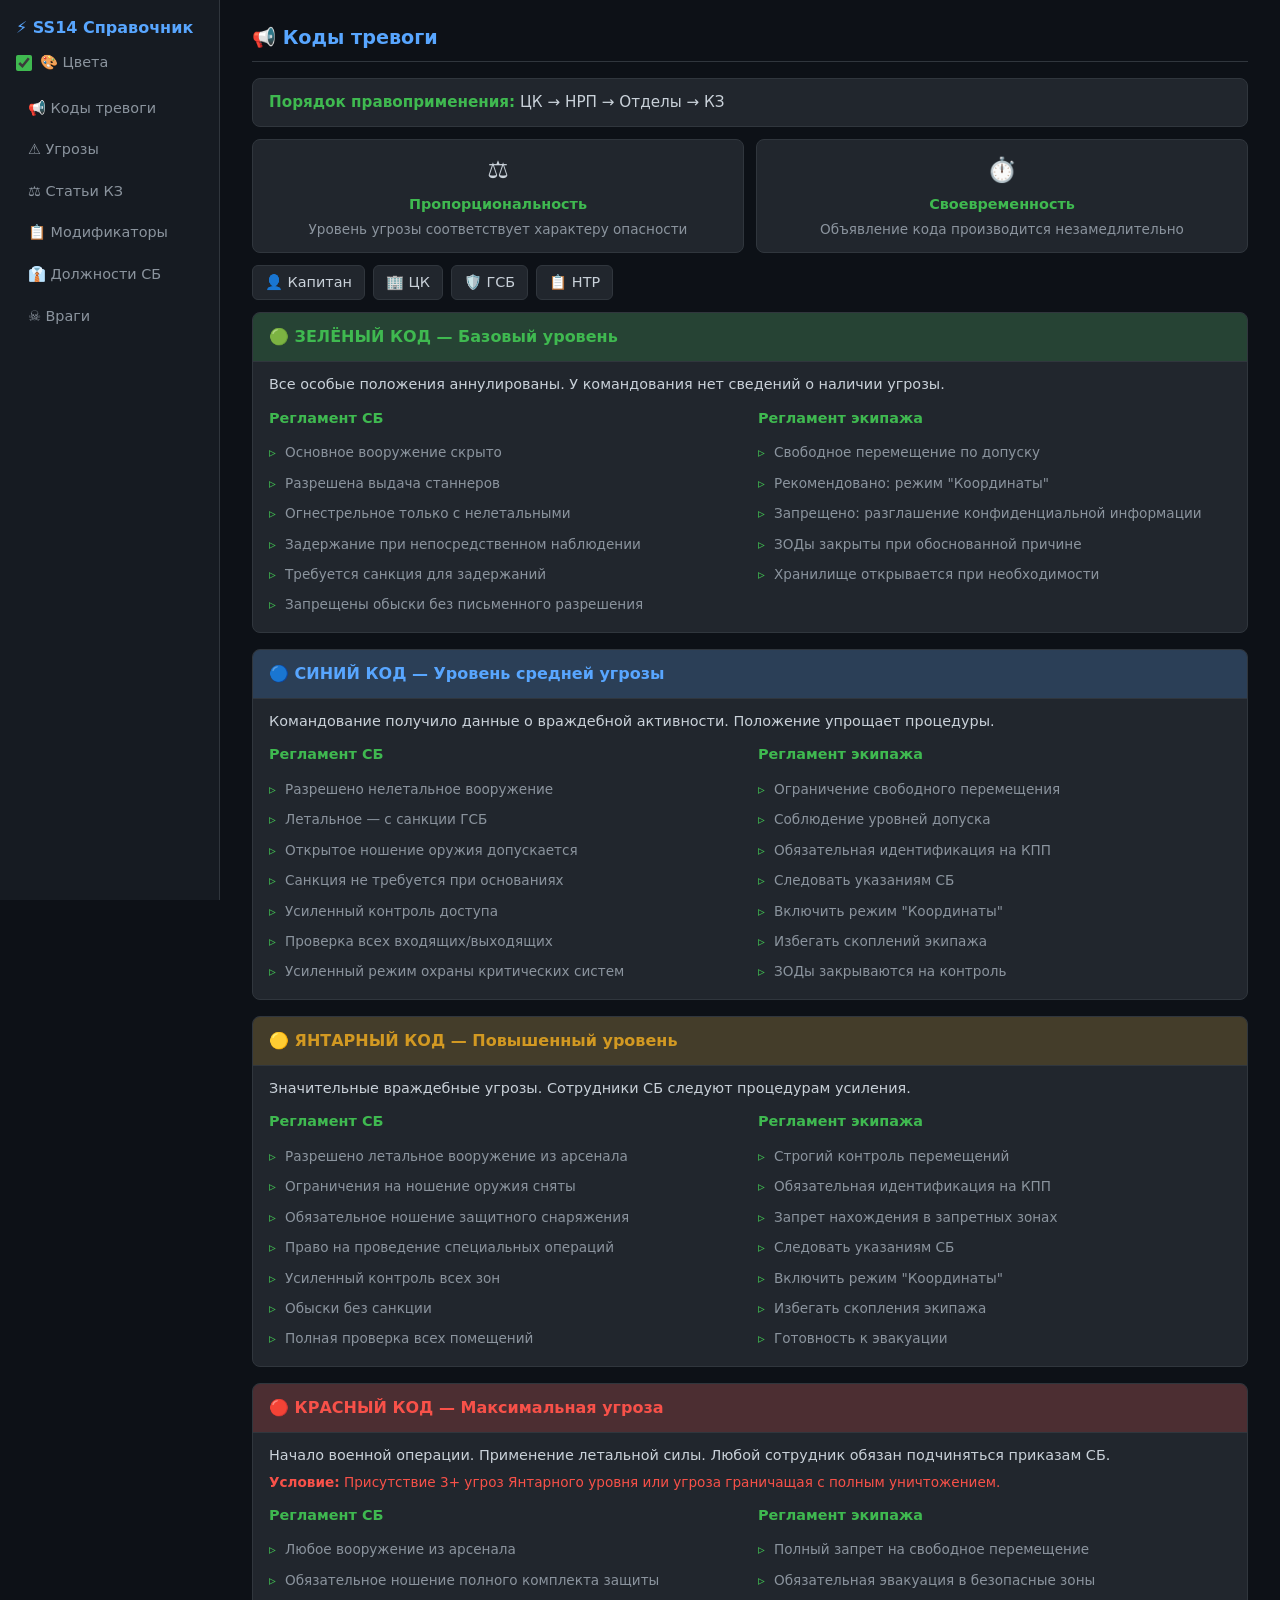
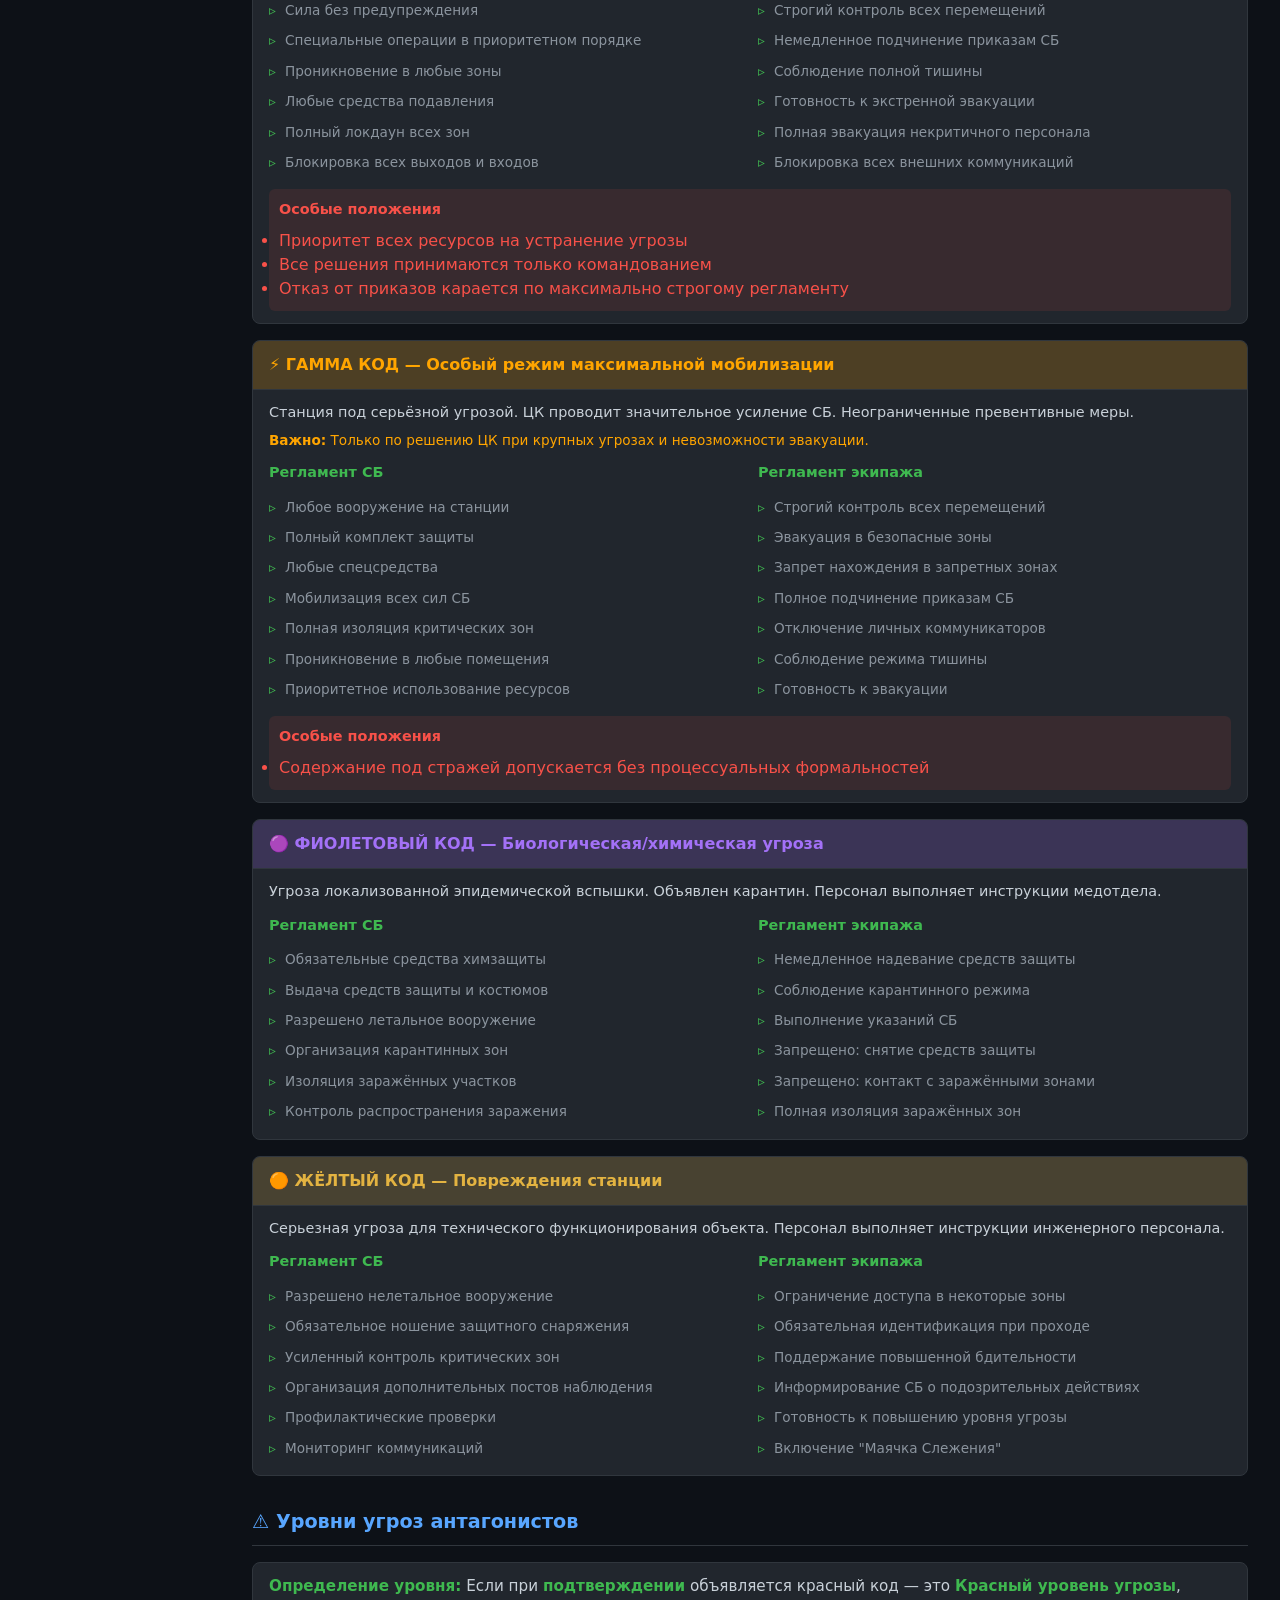
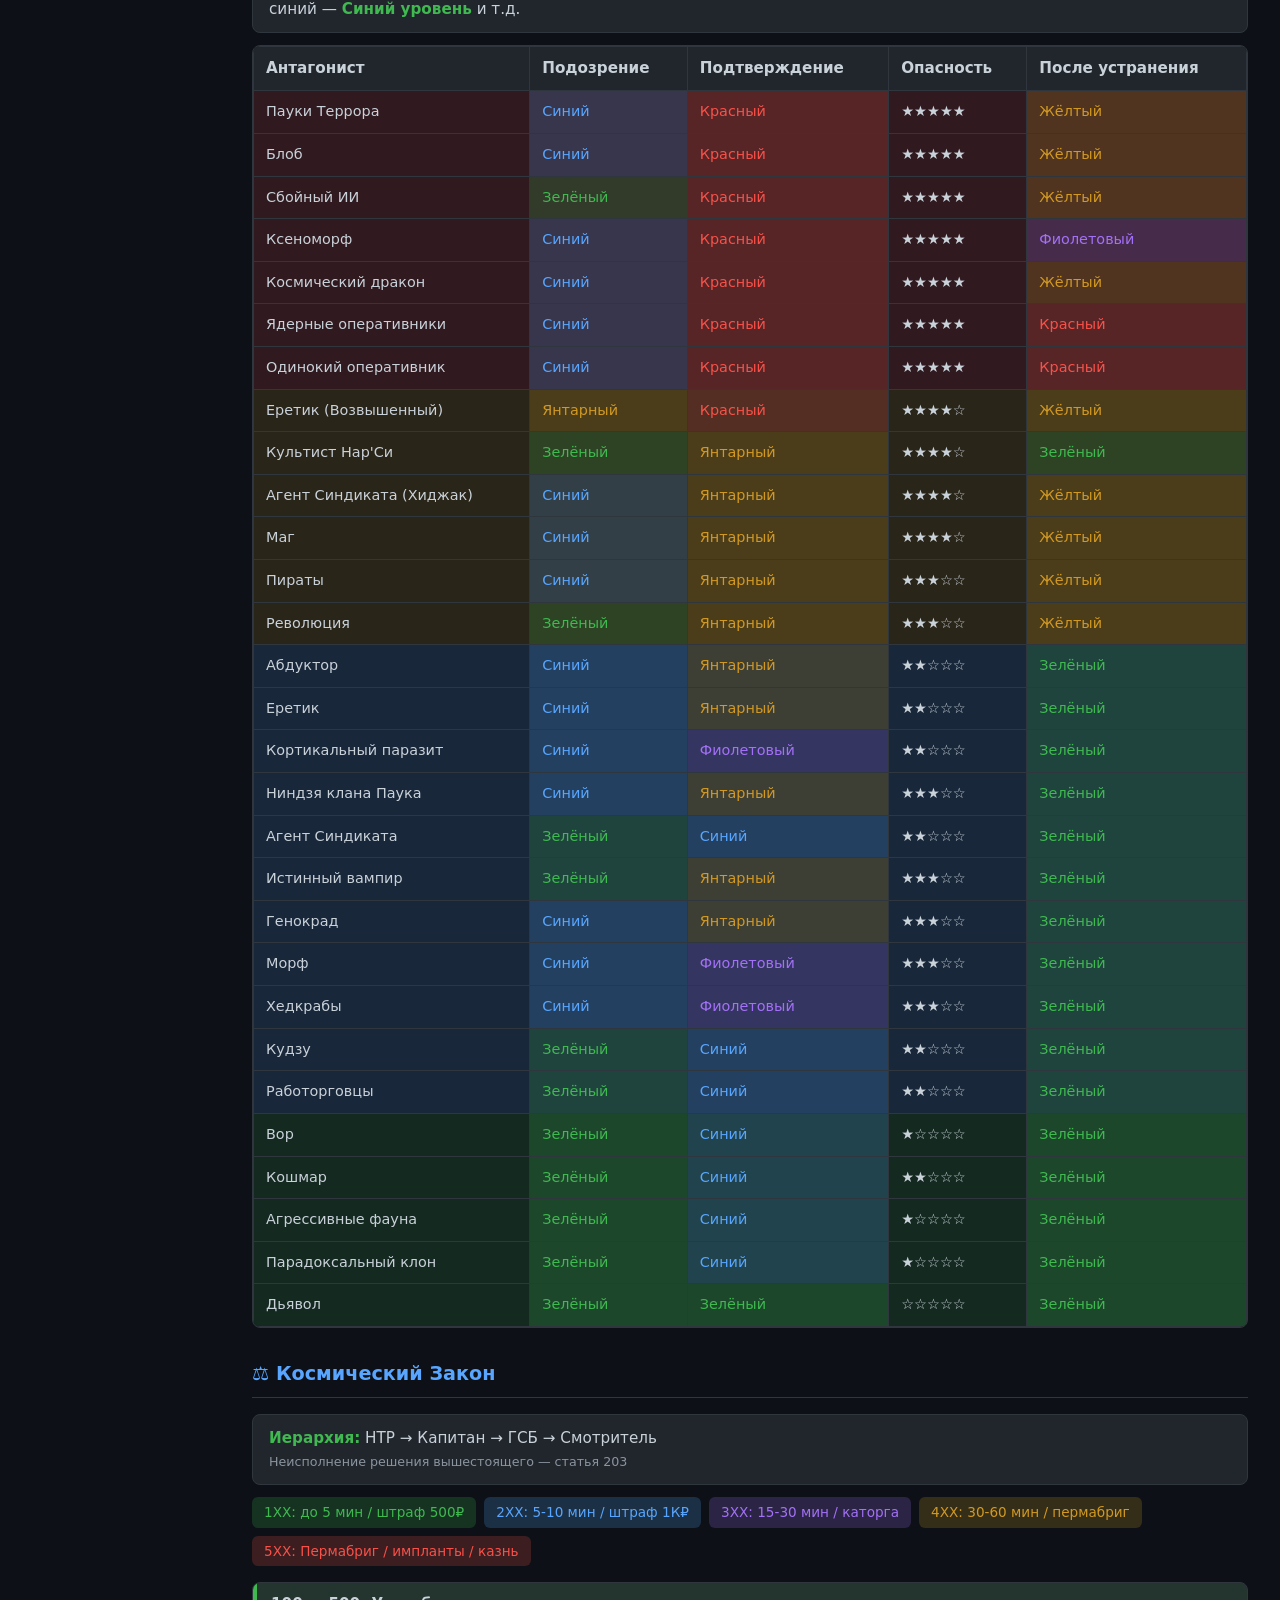
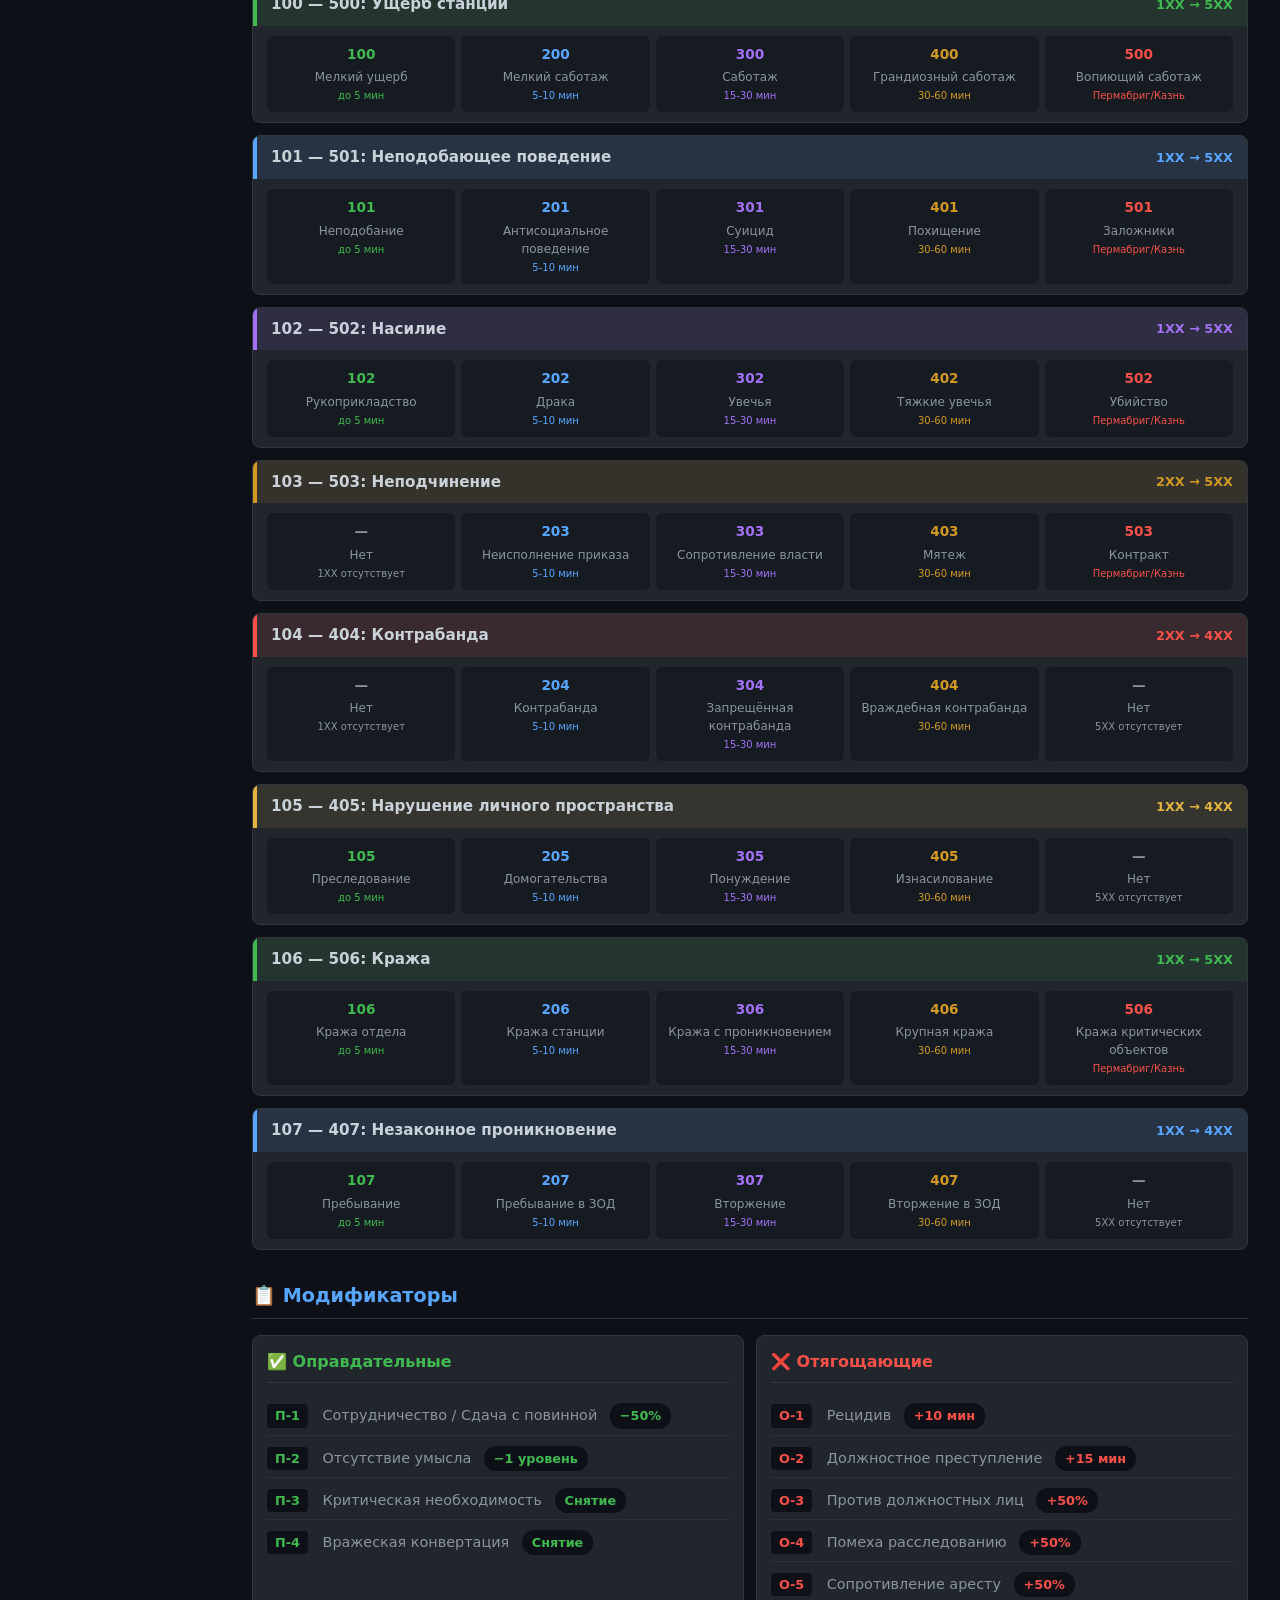
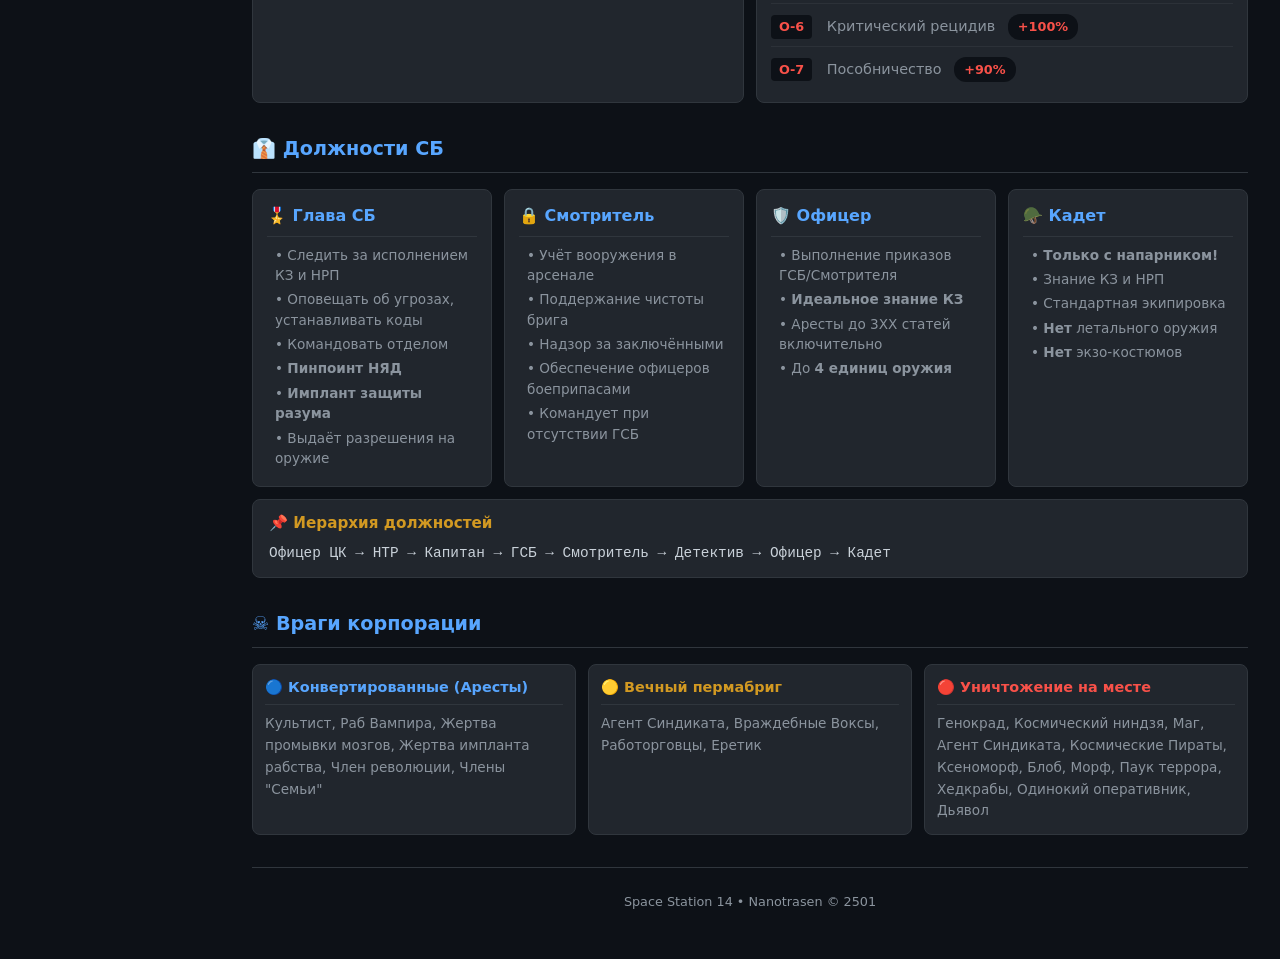
==== commit 843eab71: "Add files via upload" ====
--- a/index.html
+++ b/index.html
@@ -10,26 +10,39 @@
 a { color: #58a6ff; }
 
 /* SIDEBAR */
-.sidebar { width: 200px; background: #161b22; border-right: 1px solid #30363d; padding: 1rem; position: fixed; height: 100vh; overflow-y: auto; }
-.sidebar h1 { font-size: 0.95rem; margin-bottom: 0.75rem; color: #58a6ff; }
-.toggle { display: flex; align-items: center; gap: 8px; margin-bottom: 1rem; cursor: pointer; font-size: 0.85rem; color: #8b949e; }
+.sidebar { width: 220px; background: #161b22; border-right: 1px solid #30363d; padding: 1rem; position: fixed; height: 100vh; overflow-y: auto; }
+.sidebar h1 { font-size: 1rem; margin-bottom: 0.75rem; color: #58a6ff; }
+.toggle { display: flex; align-items: center; gap: 8px; margin-bottom: 1rem; cursor: pointer; font-size: 0.9rem; color: #8b949e; }
 .toggle input { width: 16px; height: 16px; accent-color: #3fb950; }
-.nav a { display: block; padding: 7px 10px; color: #8b949e; text-decoration: none; border-radius: 6px; margin-bottom: 3px; font-size: 0.85rem; }
+.nav a { display: block; padding: 8px 12px; color: #8b949e; text-decoration: none; border-radius: 6px; margin-bottom: 4px; font-size: 0.9rem; }
 .nav a:hover { background: #21262d; color: #fff; }
 .nav a.active { background: rgba(88, 166, 255, 0.15); color: #58a6ff; }
 
 /* CONTENT */
-.content { margin-left: 200px; padding: 1rem 1.5rem; }
-.section { margin-bottom: 1.5rem; }
-h2 { font-size: 1rem; color: #58a6ff; margin-bottom: 0.75rem; border-bottom: 1px solid #30363d; padding-bottom: 6px; }
-h3 { font-size: 0.9rem; color: #8b949e; margin: 1rem 0 0.5rem; }
-
-/* CODE CARDS */
-.code-cards { display: grid; grid-template-columns: repeat(auto-fit, minmax(240px, 1fr)); gap: 6px; margin-bottom: 1rem; }
-.code-card { background: #21262d; border: 1px solid #30363d; border-radius: 6px; overflow: hidden; }
-.code-header { padding: 6px 10px; font-weight: 600; font-size: 0.85rem; }
-.code-info { padding: 6px 10px; }
-.code-info p { font-size: 0.75rem; color: #8b949e; margin-bottom: 2px; }
+.content { margin-left: 220px; padding: 1.5rem 2rem; max-width: 1200px; }
+.section { margin-bottom: 2rem; }
+h2 { font-size: 1.2rem; color: #58a6ff; margin-bottom: 1rem; border-bottom: 1px solid #30363d; padding-bottom: 8px; }
+h3 { font-size: 1rem; color: #8b949e; margin: 1rem 0 0.5rem; }
+
+/* INFO BOX */
+.info-box { background: #21262d; border: 1px solid #30363d; border-radius: 8px; padding: 12px 16px; margin-bottom: 12px; font-size: 0.95rem; }
+.info-box strong { color: #3fb950; }
+.info-row { display: flex; flex-wrap: wrap; gap: 8px; margin-top: 10px; }
+.info-item { padding: 5px 12px; background: #0d1117; border-radius: 6px; font-size: 0.85rem; }
+
+/* CODE DETAILS */
+.code-detail { background: #21262d; border: 1px solid #30363d; border-radius: 8px; margin-bottom: 1rem; overflow: hidden; }
+.code-detail-header { padding: 12px 16px; font-weight: 600; font-size: 1rem; border-bottom: 1px solid #30363d; }
+.code-detail-body { padding: 12px 16px; }
+.code-detail-body p { font-size: 0.9rem; color: #c9d1d9; margin-bottom: 6px; }
+.detail-grid { display: grid; grid-template-columns: 1fr 1fr; gap: 16px; margin-top: 12px; }
+.detail-col h4 { font-size: 0.9rem; color: #3fb950; margin-bottom: 8px; }
+.detail-col ul { list-style: none; }
+.detail-col li { font-size: 0.85rem; color: #8b949e; padding: 5px 0; padding-left: 16px; position: relative; }
+.detail-col li::before { content: '▹'; position: absolute; left: 0; color: #3fb950; }
+.special-rules { margin-top: 12px; padding: 10px; background: rgba(248, 81, 73, 0.1); border-radius: 6px; }
+.special-rules h4 { color: #f85149; margin-bottom: 8px; font-size: 0.9rem; }
+.special-rules li { color: #f85149; }
 
 /* CODE COLORS */
 .g { background: rgba(63, 185, 80, 0.2); color: #3fb950; }
@@ -40,127 +53,106 @@
 .y { background: rgba(227, 179, 65, 0.2); color: #e3b341; }
 .gamma-bg { background: rgba(255, 165, 0, 0.2); color: #ffa500; }
 
-/* CODE DETAILS */
-.code-detail { background: #21262d; border: 1px solid #30363d; border-radius: 6px; margin-bottom: 1rem; overflow: hidden; }
-.code-detail-header { padding: 10px 12px; font-weight: 600; font-size: 0.9rem; border-bottom: 1px solid #30363d; }
-.code-detail-body { padding: 10px 12px; }
-.code-detail-body p { font-size: 0.8rem; color: #8b949e; margin-bottom: 4px; }
-.code-detail-body strong { color: #c9d1d9; }
-.detail-grid { display: grid; grid-template-columns: 1fr 1fr; gap: 12px; margin-top: 10px; }
-.detail-col h4 { font-size: 0.8rem; color: #3fb950; margin-bottom: 6px; }
-.detail-col ul { list-style: none; }
-.detail-col li { font-size: 0.75rem; color: #8b949e; padding: 3px 0; padding-left: 12px; position: relative; }
-.detail-col li::before { content: '▹'; position: absolute; left: 0; color: #3fb950; font-size: 0.7rem; }
-.special-rules { margin-top: 10px; padding: 8px; background: rgba(248, 81, 73, 0.1); border-radius: 6px; }
-.special-rules h4 { color: #f85149; margin-bottom: 6px; }
-.special-rules li { color: #f85149; }
-
 /* TABLE */
-table { width: 100%; border-collapse: collapse; font-size: 0.8rem; }
-th, td { padding: 6px 8px; text-align: left; border: 1px solid #30363d; }
-th { background: #21262d; font-weight: 600; color: #c9d1d9; }
-.wrap { overflow-x: auto; border-radius: 6px; border: 1px solid #30363d; }
-
-/* TABLE ROW COLORS - enabled by default */
-.row-g { background: rgba(63, 185, 80, 0.1) !important; }
-.row-b { background: rgba(88, 166, 255, 0.1) !important; }
-.row-a { background: rgba(210, 153, 34, 0.1) !important; }
-.row-r { background: rgba(248, 81, 73, 0.1) !important; }
-.row-v { background: rgba(163, 113, 247, 0.1) !important; }
-.row-y { background: rgba(227, 179, 65, 0.1) !important; }
+table { width: 100%; border-collapse: collapse; font-size: 0.9rem; }
+th, td { padding: 10px 12px; text-align: left; border: 1px solid #30363d; }
+th { background: #21262d; font-weight: 600; color: #c9d1d9; font-size: 0.95rem; }
+.wrap { overflow-x: auto; border-radius: 8px; border: 1px solid #30363d; }
+
+/* TABLE ROW COLORS */
+.row-g { background: rgba(63, 185, 80, 0.15) !important; }
+.row-b { background: rgba(88, 166, 255, 0.15) !important; }
+.row-a { background: rgba(210, 153, 34, 0.15) !important; }
+.row-r { background: rgba(248, 81, 73, 0.15) !important; }
+.row-v { background: rgba(163, 113, 247, 0.15) !important; }
+.row-y { background: rgba(227, 179, 65, 0.15) !important; }
 
 /* DISABLED COLORS */
 .off .row-g, .off .row-b, .off .row-a, .off .row-r, .off .row-v, .off .row-y { background: transparent !important; }
 
-/* INFO BOX */
-.info-box { background: #21262d; border: 1px solid #30363d; border-radius: 6px; padding: 10px 12px; margin-bottom: 8px; }
-.info-box strong { color: #3fb950; }
-.info-row { display: flex; flex-wrap: wrap; gap: 8px; margin-top: 8px; }
-.info-item { padding: 4px 10px; background: #0d1117; border-radius: 4px; font-size: 0.75rem; }
-
 /* LEGEND */
-.legend { display: flex; flex-wrap: wrap; gap: 6px; margin-top: 8px; }
-.legend span { padding: 3px 8px; border-radius: 4px; font-size: 0.75rem; font-weight: 500; }
+.legend { display: flex; flex-wrap: wrap; gap: 8px; margin-top: 12px; margin-bottom: 16px; }
+.legend span { padding: 5px 12px; border-radius: 6px; font-size: 0.85rem; font-weight: 500; }
 
 /* MODIFIERS */
-.mods { display: grid; grid-template-columns: 1fr 1fr; gap: 8px; }
-.mod-group { background: #21262d; border: 1px solid #30363d; border-radius: 6px; padding: 10px; }
-.mod-group h3 { font-size: 0.85rem; margin-bottom: 6px; padding-bottom: 6px; border-bottom: 1px solid #30363d; margin-top: 0; }
+.mods { display: grid; grid-template-columns: 1fr 1fr; gap: 12px; }
+.mod-group { background: #21262d; border: 1px solid #30363d; border-radius: 8px; padding: 14px; }
+.mod-group h3 { font-size: 1rem; margin-bottom: 10px; padding-bottom: 8px; border-bottom: 1px solid #30363d; margin-top: 0; }
 .pos h3 { color: #3fb950; }
 .neg h3 { color: #f85149; }
-.mod-item { padding: 4px 0; font-size: 0.75rem; color: #8b949e; border-bottom: 1px solid rgba(255,255,255,0.03); }
+.mod-item { padding: 6px 0; font-size: 0.9rem; color: #8b949e; border-bottom: 1px solid rgba(255,255,255,0.05); }
 .mod-item:last-child { border: none; }
-.mod-code { display: inline-block; padding: 1px 5px; background: #0d1117; border-radius: 3px; font-size: 0.7rem; margin-right: 6px; font-weight: 600; }
+.mod-code { display: inline-block; padding: 2px 8px; background: #0d1117; border-radius: 4px; font-size: 0.8rem; margin-right: 10px; font-weight: 600; }
 .pos .mod-code { color: #3fb950; }
 .neg .mod-code { color: #f85149; }
-.mod-effect { display: inline-block; padding: 2px 6px; background: #0d1117; border-radius: 10px; font-size: 0.7rem; margin-top: 4px; font-weight: 600; }
+.mod-effect { display: inline-block; padding: 3px 10px; background: #0d1117; border-radius: 12px; font-size: 0.8rem; margin-top: 4px; margin-left: 8px; font-weight: 600; }
 .pos .mod-effect { color: #3fb950; }
 .neg .mod-effect { color: #f85149; }
 
 /* ROLES */
-.roles { display: grid; grid-template-columns: repeat(auto-fit, minmax(200px, 1fr)); gap: 8px; }
-.role-card { background: #21262d; border: 1px solid #30363d; border-radius: 6px; padding: 10px; }
-.role-title { font-weight: 600; color: #58a6ff; margin-bottom: 6px; padding-bottom: 6px; border-bottom: 1px solid #30363d; font-size: 0.85rem; }
-.role-card p { font-size: 0.75rem; color: #8b949e; margin-bottom: 3px; }
+.roles { display: grid; grid-template-columns: repeat(auto-fit, minmax(240px, 1fr)); gap: 12px; }
+.role-card { background: #21262d; border: 1px solid #30363d; border-radius: 8px; padding: 14px; }
+.role-title { font-weight: 600; color: #58a6ff; margin-bottom: 8px; padding-bottom: 8px; border-bottom: 1px solid #30363d; font-size: 1rem; }
+.role-card p { font-size: 0.85rem; color: #8b949e; margin-bottom: 4px; padding-left: 8px; }
 
 /* HIERARCHY */
-.hier { background: #21262d; border: 1px solid #30363d; border-radius: 6px; padding: 10px; margin-top: 8px; }
-.hier h3 { margin-top: 0; color: #d29922; font-size: 0.85rem; }
-.hier div { font-family: monospace; font-size: 0.8rem; }
+.hier { background: #21262d; border: 1px solid #30363d; border-radius: 8px; padding: 12px 16px; margin-top: 12px; }
+.hier h3 { margin-top: 0; color: #d29922; font-size: 0.95rem; }
+.hier div { font-family: monospace; font-size: 0.9rem; }
 
 /* ENEMIES */
-.enemies { display: grid; grid-template-columns: repeat(3, 1fr); gap: 8px; }
-.enemy { background: #21262d; border: 1px solid #30363d; border-radius: 6px; padding: 10px; }
-.enemy h4 { font-size: 0.8rem; margin-bottom: 6px; padding-bottom: 4px; border-bottom: 1px solid #30363d; }
-.enemy p { font-size: 0.75rem; color: #8b949e; }
+.enemies { display: grid; grid-template-columns: repeat(3, 1fr); gap: 12px; }
+.enemy { background: #21262d; border: 1px solid #30363d; border-radius: 8px; padding: 12px; }
+.enemy h4 { font-size: 0.9rem; margin-bottom: 8px; padding-bottom: 6px; border-bottom: 1px solid #30363d; }
+.enemy p { font-size: 0.85rem; color: #8b949e; line-height: 1.6; }
 .enemy:nth-child(1) h4 { color: #58a6ff; }
 .enemy:nth-child(2) h4 { color: #d29922; }
 .enemy:nth-child(3) h4 { color: #f85149; }
 
-/* CALCULATOR */
-.calc { background: #21262d; border: 1px solid #30363d; border-radius: 6px; padding: 12px; max-width: 350px; }
-.calc label { display: block; font-size: 0.8rem; color: #8b949e; margin-bottom: 4px; }
-.calc select { width: 100%; padding: 6px; background: #0d1117; border: 1px solid #30363d; border-radius: 4px; color: #fff; margin-bottom: 8px; }
-.calc-check { display: flex; flex-wrap: wrap; gap: 6px; margin-bottom: 8px; }
-.calc-check label { display: flex; align-items: center; gap: 3px; padding: 3px 6px; background: #0d1117; border-radius: 4px; cursor: pointer; font-size: 0.75rem; }
-.calc button { width: 100%; padding: 8px; background: #3fb950; border: none; border-radius: 4px; color: #000; font-weight: 600; cursor: pointer; font-size: 0.85rem; }
-.calc button:hover { opacity: 0.9; }
-.result { margin-top: 8px; padding: 10px; background: #0d1117; border-radius: 4px; text-align: center; display: none; font-size: 0.85rem; }
-.result.show { display: block; }
-
-/* ARTICLE */
-.art-table { font-size: 0.75rem; }
-.art-table td { padding: 5px 7px; }
-.art-table .l { background: #21262d; color: #d29922; font-weight: 700; }
-.art-table .c1 { color: #3fb950; }
-.art-table .c2 { color: #58a6ff; }
-.art-table .c3 { color: #a371f7; }
-.art-table .c4 { color: #d29922; }
-.art-table .c5 { color: #f85149; }
+/* ARTICLES TABLE */
+.art-table { font-size: 0.95rem; }
+.art-table th { font-size: 0.9rem; }
+.art-table td { padding: 8px 10px; }
+.art-table .num { background: #21262d; color: #d29922; font-weight: 700; width: 50px; text-align: center; }
+.art-table .desc { font-size: 0.9rem; }
+
+/* ARTICLE DETAILS */
+.article-section { background: #21262d; border: 1px solid #30363d; border-radius: 8px; margin-bottom: 12px; overflow: hidden; }
+.article-header { padding: 10px 14px; font-weight: 600; font-size: 0.95rem; display: flex; justify-content: space-between; align-items: center; }
+.article-body { padding: 10px 14px; }
+.article-grid { display: grid; grid-template-columns: repeat(5, 1fr); gap: 6px; }
+.art-card { background: #161b22; border-radius: 6px; padding: 8px; text-align: center; }
+.art-card .art-num { font-weight: 700; margin-bottom: 4px; font-size: 0.85rem; }
+.art-card .art-name { font-size: 0.75rem; color: #8b949e; }
+.art-l1 .art-num { color: #3fb950; }
+.art-l2 .art-num { color: #58a6ff; }
+.art-l3 .art-num { color: #a371f7; }
+.art-l4 .art-num { color: #d29922; }
+.art-l5 .art-num { color: #f85149; }
 
 /* PRINCIPLES */
 .principles { display: flex; gap: 12px; margin-bottom: 12px; }
-.principle { flex: 1; background: #21262d; border: 1px solid #30363d; border-radius: 6px; padding: 10px; text-align: center; }
-.principle-icon { font-size: 1.5rem; margin-bottom: 4px; }
-.principle h4 { font-size: 0.8rem; color: #3fb950; margin-bottom: 4px; }
-.principle p { font-size: 0.75rem; color: #8b949e; }
+.principle { flex: 1; background: #21262d; border: 1px solid #30363d; border-radius: 8px; padding: 12px; text-align: center; }
+.principle-icon { font-size: 1.5rem; margin-bottom: 6px; }
+.principle h4 { font-size: 0.9rem; color: #3fb950; margin-bottom: 4px; }
+.principle p { font-size: 0.85rem; color: #8b949e; }
 
 /* AUTHORITY */
-.authority { display: flex; flex-wrap: wrap; gap: 6px; margin-bottom: 12px; }
-.auth-item { padding: 5px 10px; background: #21262d; border: 1px solid #30363d; border-radius: 4px; font-size: 0.8rem; }
+.authority { display: flex; flex-wrap: wrap; gap: 8px; margin-bottom: 12px; }
+.auth-item { padding: 6px 12px; background: #21262d; border: 1px solid #30363d; border-radius: 6px; font-size: 0.9rem; }
 
 /* FOOTER */
-.footer { text-align: center; padding: 1rem; color: #8b949e; font-size: 0.75rem; border-top: 1px solid #30363d; margin-top: 2rem; }
+.footer { text-align: center; padding: 1.5rem; color: #8b949e; font-size: 0.8rem; border-top: 1px solid #30363d; margin-top: 2rem; }
 
 /* RESPONSIVE */
-@media (max-width: 768px) {
-  body { flex-direction: column; }
+@media (max-width: 900px) {
   .sidebar { width: 100%; height: auto; position: relative; border-right: none; border-bottom: 1px solid #30363d; }
   .content { margin-left: 0; padding: 1rem; }
   .mods { grid-template-columns: 1fr; }
   .enemies { grid-template-columns: 1fr; }
   .detail-grid { grid-template-columns: 1fr; }
   .principles { flex-direction: column; }
+  .article-grid { grid-template-columns: repeat(3, 1fr); }
 }
 </style>
 </head>
@@ -181,7 +173,6 @@
     <a href="#modifiers">📋 Модификаторы</a>
     <a href="#roles">👔 Должности СБ</a>
     <a href="#enemies">☠️ Враги</a>
-    <a href="#calc">🧮 Калькулятор</a>
   </nav>
 </div>
 
@@ -192,7 +183,7 @@
   <h2>📢 Коды тревоги</h2>
   
   <div class="info-box">
-    <strong>Порядок правоприменения:</strong> Центральное Командование → НРП Уровня тревоги → НРП отделов → Космический Закон
+    <strong>Порядок правоприменения:</strong> ЦК → НРП → Отделы → КЗ
   </div>
   
   <div class="principles">
@@ -209,17 +200,17 @@
 
   <!-- ЗЕЛЁНЫЙ -->
   <div class="code-detail">
-    <div class="code-detail-header g">🟢 ЗЕЛЁНЫЙ КОД — Базовый уровень безопасности</div>
+    <div class="code-detail-header g">🟢 ЗЕЛЁНЫЙ КОД — Базовый уровень</div>
     <div class="code-detail-body">
-      <p>Все особые положения на объекте были аннулированы. У командования нет сведений о наличии какой-либо угрозы.</p>
+      <p>Все особые положения аннулированы. У командования нет сведений о наличии угрозы.</p>
       <div class="detail-grid">
         <div class="detail-col">
           <h4>Регламент СБ</h4>
           <ul>
-            <li>Основное вооружение должно быть скрыто</li>
-            <li>Разрешена выдача <strong>станнеров</strong></li>
-            <li>Огнестрельное оружие только с нелетальными боеприпасами</li>
-            <li>Задержание только при непосредственном наблюдении</li>
+            <li>Основное вооружение скрыто</li>
+            <li>Разрешена выдача станнеров</li>
+            <li>Огнестрельное только с нелетальными</li>
+            <li>Задержание при непосредственном наблюдении</li>
             <li>Требуется санкция для задержаний</li>
             <li>Запрещены обыски без письменного разрешения</li>
           </ul>
@@ -227,15 +218,14 @@
         <div class="detail-col">
           <h4>Регламент экипажа</h4>
           <ul>
-            <li>Свободное перемещение по уровню допуска</li>
-            <li><strong>Рекомендовано:</strong> режим "Координаты"</li>
-            <li><strong>Запрещено:</strong> разглашение конфиденциальной информации</li>
-            <li>ЗОДы закрыты на болты при обоснованной причине</li>
-            <li>Хранилище открывается только при необходимости</li>
-          </ul>
-        </div>
-      </div>
-      <p style="margin-top:8px;font-size:0.75rem;color:#8b949e;"><strong>Право на объявление:</strong> Капитан, Центральное Командование</p>
+            <li>Свободное перемещение по допуску</li>
+            <li>Рекомендовано: режим "Координаты"</li>
+            <li>Запрещено: разглашение конфиденциальной информации</li>
+            <li>ЗОДы закрыты при обоснованной причине</li>
+            <li>Хранилище открывается при необходимости</li>
+          </ul>
+        </div>
+      </div>
     </div>
   </div>
 
@@ -243,15 +233,15 @@
   <div class="code-detail">
     <div class="code-detail-header b">🔵 СИНИЙ КОД — Уровень средней угрозы</div>
     <div class="code-detail-body">
-      <p>Командование станции получило надежные данные о враждебной активности. Положение упрощает процедуры.</p>
+      <p>Командование получило данные о враждебной активности. Положение упрощает процедуры.</p>
       <div class="detail-grid">
         <div class="detail-col">
           <h4>Регламент СБ</h4>
           <ul>
-            <li>Разрешено <strong>нелетальное вооружение</strong></li>
-            <li><strong>Летальное</strong> — с санкции ГСБ</li>
+            <li>Разрешено нелетальное вооружение</li>
+            <li>Летальное — с санкции ГСБ</li>
             <li>Открытое ношение оружия допускается</li>
-            <li>Санкция не требуется при достаточных основаниях</li>
+            <li>Санкция не требуется при основаниях</li>
             <li>Усиленный контроль доступа</li>
             <li>Проверка всех входящих/выходящих</li>
             <li>Усиленный режим охраны критических систем</li>
@@ -262,7 +252,7 @@
           <ul>
             <li>Ограничение свободного перемещения</li>
             <li>Соблюдение уровней допуска</li>
-            <li>Обязательная идентификация при проходе через КПП</li>
+            <li>Обязательная идентификация на КПП</li>
             <li>Следовать указаниям СБ</li>
             <li>Включить режим "Координаты"</li>
             <li>Избегать скоплений экипажа</li>
@@ -270,25 +260,24 @@
           </ul>
         </div>
       </div>
-      <p style="margin-top:8px;font-size:0.75rem;color:#8b949e;"><strong>Право на объявление:</strong> Капитан, ЦК, Глава СБ</p>
     </div>
   </div>
 
   <!-- ЯНТАРНЫЙ -->
   <div class="code-detail">
-    <div class="code-detail-header a">🟡 ЯНТАРНЫЙ КОД — Повышенный уровень угрозы</div>
+    <div class="code-detail-header a">🟡 ЯНТАРНЫЙ КОД — Повышенный уровень</div>
     <div class="code-detail-body">
-      <p>Командование объявляет о значительных враждебных угрозах. Сотрудники СБ следуют процедурам усиления.</p>
+      <p>Значительные враждебные угрозы. Сотрудники СБ следуют процедурам усиления.</p>
       <div class="detail-grid">
         <div class="detail-col">
           <h4>Регламент СБ</h4>
           <ul>
-            <li>Разрешено <strong>летальное вооружение</strong> из арсенала</li>
+            <li>Разрешено летальное вооружение из арсенала</li>
             <li>Ограничения на ношение оружия сняты</li>
             <li>Обязательное ношение защитного снаряжения</li>
-            <li>Право на проведение <strong>специальных операций</strong></li>
+            <li>Право на проведение специальных операций</li>
             <li>Усиленный контроль всех зон</li>
-            <li><strong>Обыски без санкции</strong></li>
+            <li>Обыски без санкции</li>
             <li>Полная проверка всех помещений</li>
           </ul>
         </div>
@@ -296,16 +285,15 @@
           <h4>Регламент экипажа</h4>
           <ul>
             <li>Строгий контроль перемещений</li>
-            <li>Обязательная идентификация при проходе через КПП</li>
-            <li><strong>Запрет</strong> нахождения в запретных зонах</li>
+            <li>Обязательная идентификация на КПП</li>
+            <li>Запрет нахождения в запретных зонах</li>
             <li>Следовать указаниям СБ</li>
             <li>Включить режим "Координаты"</li>
             <li>Избегать скопления экипажа</li>
-            <li><strong>Готовность к эвакуации</strong></li>
-          </ul>
-        </div>
-      </div>
-      <p style="margin-top:8px;font-size:0.75rem;color:#8b949e;"><strong>Право на объявление:</strong> Капитан, ЦК, Глава СБ</p>
+            <li>Готовность к эвакуации</li>
+          </ul>
+        </div>
+      </div>
     </div>
   </div>
 
@@ -313,29 +301,29 @@
   <div class="code-detail">
     <div class="code-detail-header r">🔴 КРАСНЫЙ КОД — Максимальная угроза</div>
     <div class="code-detail-body">
-      <p>Начало военной операции. Применение летальной силы. Любой сотрудник обязан подчиняться приказам СБ беспрекословно.</p>
-      <p style="font-size:0.75rem;color:#f85149;margin-bottom:8px;"><strong>Условие:</strong> Присутствие 3+ угроз Янтарного уровня или угроза граничащая с полным уничтожением.</p>
+      <p>Начало военной операции. Применение летальной силы. Любой сотрудник обязан подчиняться приказам СБ.</p>
+      <p style="font-size:0.85rem;color:#f85149;margin-bottom:10px;"><strong>Условие:</strong> Присутствие 3+ угроз Янтарного уровня или угроза граничащая с полным уничтожением.</p>
       <div class="detail-grid">
         <div class="detail-col">
           <h4>Регламент СБ</h4>
           <ul>
-            <li><strong>Любое вооружение</strong> из арсенала</li>
+            <li>Любое вооружение из арсенала</li>
             <li>Обязательное ношение полного комплекта защиты</li>
-            <li><strong>Сила без предупреждения</strong></li>
+            <li>Сила без предупреждения</li>
             <li>Специальные операции в приоритетном порядке</li>
-            <li><strong>Проникновение в любые зоны</strong></li>
+            <li>Проникновение в любые зоны</li>
             <li>Любые средства подавления</li>
-            <li><strong>Полный локдаун</strong> всех зон</li>
+            <li>Полный локдаун всех зон</li>
             <li>Блокировка всех выходов и входов</li>
           </ul>
         </div>
         <div class="detail-col">
           <h4>Регламент экипажа</h4>
           <ul>
-            <li><strong>Полный запрет</strong> на свободное перемещение</li>
+            <li>Полный запрет на свободное перемещение</li>
             <li>Обязательная эвакуация в безопасные зоны</li>
             <li>Строгий контроль всех перемещений</li>
-            <li><strong>Немедленное подчинение</strong> приказам СБ</li>
+            <li>Немедленное подчинение приказам СБ</li>
             <li>Соблюдение полной тишины</li>
             <li>Готовность к экстренной эвакуации</li>
             <li>Полная эвакуация некритичного персонала</li>
@@ -346,12 +334,11 @@
       <div class="special-rules">
         <h4>Особые положения</h4>
         <ul>
-          <li><strong>Приоритет</strong> всех ресурсов на устранение угрозы</li>
-          <li><strong>Все решения</strong> принимаются только командованием</li>
-          <li><strong>Отказ от приказов</strong> карается по максимально строгому регламенту</li>
+          <li>Приоритет всех ресурсов на устранение угрозы</li>
+          <li>Все решения принимаются только командованием</li>
+          <li>Отказ от приказов карается по максимально строгому регламенту</li>
         </ul>
       </div>
-      <p style="margin-top:8px;font-size:0.75rem;color:#8b949e;"><strong>Право на объявление:</strong> Капитан, ЦК, Глава СБ</p>
     </div>
   </div>
 
@@ -359,16 +346,16 @@
   <div class="code-detail">
     <div class="code-detail-header gamma-bg">⚡ ГАММА КОД — Особый режим максимальной мобилизации</div>
     <div class="code-detail-body">
-      <p>Станция под серьёзной угрозой и может быть потеряна. ЦК проводит значительное усиление СБ. Неограниченные превентивные меры.</p>
-      <p style="font-size:0.75rem;color:#ffa500;margin-bottom:8px;"><strong>Важно:</strong> Только по решению ЦК при крупных угрозах и невозможности эвакуации.</p>
+      <p>Станция под серьёзной угрозой. ЦК проводит значительное усиление СБ. Неограниченные превентивные меры.</p>
+      <p style="font-size:0.85rem;color:#ffa500;margin-bottom:10px;"><strong>Важно:</strong> Только по решению ЦК при крупных угрозах и невозможности эвакуации.</p>
       <div class="detail-grid">
         <div class="detail-col">
           <h4>Регламент СБ</h4>
           <ul>
-            <li><strong>Любое вооружение</strong> на станции</li>
+            <li>Любое вооружение на станции</li>
             <li>Полный комплект защиты</li>
             <li>Любые спецсредства</li>
-            <li><strong>Мобилизация всех сил СБ</strong></li>
+            <li>Мобилизация всех сил СБ</li>
             <li>Полная изоляция критических зон</li>
             <li>Проникновение в любые помещения</li>
             <li>Приоритетное использование ресурсов</li>
@@ -380,8 +367,8 @@
             <li>Строгий контроль всех перемещений</li>
             <li>Эвакуация в безопасные зоны</li>
             <li>Запрет нахождения в запретных зонах</li>
-            <li><strong>Полное подчинение</strong> приказам СБ</li>
-            <li><strong>Отключение</strong> личных коммуникаторов</li>
+            <li>Полное подчинение приказам СБ</li>
+            <li>Отключение личных коммуникаторов</li>
             <li>Соблюдение режима тишины</li>
             <li>Готовность к эвакуации</li>
           </ul>
@@ -390,10 +377,9 @@
       <div class="special-rules">
         <h4>Особые положения</h4>
         <ul>
-          <li><strong>Содержание под стражей</strong> допускается без процессуальных формальностей</li>
+          <li>Содержание под стражей допускается без процессуальных формальностей</li>
         </ul>
       </div>
-      <p style="margin-top:8px;font-size:0.75rem;color:#8b949e;"><strong>Право на объявление:</strong> Только Центральное Командование</p>
     </div>
   </div>
 
@@ -401,14 +387,14 @@
   <div class="code-detail">
     <div class="code-detail-header v">🟣 ФИОЛЕТОВЫЙ КОД — Биологическая/химическая угроза</div>
     <div class="code-detail-body">
-      <p>Угроза локализованной эпидемической вспышки. Объявлен карантин. Персонал выполняет инструкции медицинского отдела.</p>
+      <p>Угроза локализованной эпидемической вспышки. Объявлен карантин. Персонал выполняет инструкции медотдела.</p>
       <div class="detail-grid">
         <div class="detail-col">
           <h4>Регламент СБ</h4>
           <ul>
-            <li><strong>Обязательные средства химзащиты</strong></li>
-            <li>Выдача <strong>средств защиты</strong> и <strong>защитных костюмов</strong></li>
-            <li>Разрешено <strong>летальное вооружение</strong></li>
+            <li>Обязательные средства химзащиты</li>
+            <li>Выдача средств защиты и костюмов</li>
+            <li>Разрешено летальное вооружение</li>
             <li>Организация карантинных зон</li>
             <li>Изоляция заражённых участков</li>
             <li>Контроль распространения заражения</li>
@@ -417,16 +403,15 @@
         <div class="detail-col">
           <h4>Регламент экипажа</h4>
           <ul>
-            <li><strong>Немедленное</strong> надевание средств защиты</li>
+            <li>Немедленное надевание средств защиты</li>
             <li>Соблюдение карантинного режима</li>
             <li>Выполнение указаний СБ</li>
-            <li><strong>Запрещено:</strong> снятие средств защиты без веских причин</li>
-            <li><strong>Запрещено:</strong> контакт с заражёнными зонами</li>
+            <li>Запрещено: снятие средств защиты</li>
+            <li>Запрещено: контакт с заражёнными зонами</li>
             <li>Полная изоляция заражённых зон</li>
           </ul>
         </div>
       </div>
-      <p style="margin-top:8px;font-size:0.75rem;color:#8b949e;"><strong>Право на объявление:</strong> Капитан, ЦК, Главный врач</p>
     </div>
   </div>
 
@@ -439,7 +424,7 @@
         <div class="detail-col">
           <h4>Регламент СБ</h4>
           <ul>
-            <li>Разрешено <strong>нелетальное вооружение</strong></li>
+            <li>Разрешено нелетальное вооружение</li>
             <li>Обязательное ношение защитного снаряжения</li>
             <li>Усиленный контроль критических зон</li>
             <li>Организация дополнительных постов наблюдения</li>
@@ -459,7 +444,6 @@
           </ul>
         </div>
       </div>
-      <p style="margin-top:8px;font-size:0.75rem;color:#8b949e;"><strong>Право на объявление:</strong> Капитан, ЦК, Старший инженер</p>
     </div>
   </div>
 </section>
@@ -515,7 +499,7 @@
   <h2>⚖️ Космический Закон</h2>
   
   <div class="info-box">
-    <strong>Иерархия:</strong> Представитель НТР → Капитан → ГСБ → Смотритель
+    <strong>Иерархия:</strong> НТР → Капитан → ГСБ → Смотритель
     <br><small style="color:#8b949e;">Неисполнение решения вышестоящего — статья 203</small>
   </div>
   
@@ -527,20 +511,140 @@
     <span style="background:rgba(248,81,73,0.2);color:#f85149;">5XX: Пермабриг / импланты / казнь</span>
   </div>
 
-  <div class="wrap" style="margin-top:12px;">
-    <table class="art-table">
-      <thead><tr><th>Код</th><th>1XX</th><th>2XX</th><th>3XX</th><th>4XX</th><th>5XX</th></tr></thead>
-      <tbody>
-        <tr><td class="l">X00</td><td class="c1">Ущерб станции</td><td class="c2">Мелкий саботаж</td><td class="c3">Саботаж</td><td class="c4">Гранд. саботаж</td><td class="c5">Вопиющий саботаж</td></tr>
-        <tr><td class="l">X01</td><td class="c1">Неподобание</td><td class="c2">Антисоциальное</td><td class="c3">Суицид</td><td class="c4">Похищение</td><td class="c5">Заложники</td></tr>
-        <tr><td class="l">X02</td><td class="c1">Рукоприкладство</td><td class="c2">Драка</td><td class="c3">Увечья</td><td class="c4">Тяжкие увечья</td><td class="c5">Убийство</td></tr>
-        <tr><td class="l">X03</td><td class="c1">—</td><td class="c2">Неприказ</td><td class="c3">Сопр. власти</td><td class="c4">Мятеж</td><td class="c5">Контракт</td></tr>
-        <tr><td class="l">X04</td><td class="c1">—</td><td class="c2">Контрабанда</td><td class="c3">Запрещ. контраб.</td><td class="c4">Враждебная</td><td class="c5">—</td></tr>
-        <tr><td class="l">X05</td><td class="c1">Преследование</td><td class="c2">Домогательства</td><td class="c3">Понуждение</td><td class="c4">Изнасилование</td><td class="c5">—</td></tr>
-        <tr><td class="l">X06</td><td class="c1">—</td><td class="c2">Кража отдела</td><td class="c3">Кража станции</td><td class="c4">Крупная кража</td><td class="c5">Крит. объекты</td></tr>
-        <tr><td class="l">X07</td><td class="c1">Пребывание</td><td class="c2">Пребывание в ЗОД</td><td class="c3">Вторжение</td><td class="c4">Вторжение в ЗОД</td><td class="c5">—</td></tr>
-      </tbody>
-    </table>
+  <!-- X00 - Ущерб станции -->
+  <div class="article-section">
+    <div class="article-header" style="background:rgba(63,185,80,0.1);border-left:4px solid #3fb950;">
+      <span>100 — 500: Ущерб станции</span>
+      <span style="font-size:0.8rem;color:#3fb950;">1XX → 5XX</span>
+    </div>
+    <div class="article-body">
+      <div class="article-grid">
+        <div class="art-card art-l1"><div class="art-num">100</div><div class="art-name">Мелкий ущерб<br><small style="color:#3fb950;">до 5 мин</small></div></div>
+        <div class="art-card art-l2"><div class="art-num">200</div><div class="art-name">Мелкий саботаж<br><small style="color:#58a6ff;">5-10 мин</small></div></div>
+        <div class="art-card art-l3"><div class="art-num">300</div><div class="art-name">Саботаж<br><small style="color:#a371f7;">15-30 мин</small></div></div>
+        <div class="art-card art-l4"><div class="art-num">400</div><div class="art-name">Грандиозный саботаж<br><small style="color:#d29922;">30-60 мин</small></div></div>
+        <div class="art-card art-l5"><div class="art-num">500</div><div class="art-name">Вопиющий саботаж<br><small style="color:#f85149;">Пермабриг/Казнь</small></div></div>
+      </div>
+    </div>
+  </div>
+
+  <!-- X01 - Неподобающее поведение -->
+  <div class="article-section">
+    <div class="article-header" style="background:rgba(88,166,255,0.1);border-left:4px solid #58a6ff;">
+      <span>101 — 501: Неподобающее поведение</span>
+      <span style="font-size:0.8rem;color:#58a6ff;">1XX → 5XX</span>
+    </div>
+    <div class="article-body">
+      <div class="article-grid">
+        <div class="art-card art-l1"><div class="art-num">101</div><div class="art-name">Неподобание<br><small style="color:#3fb950;">до 5 мин</small></div></div>
+        <div class="art-card art-l2"><div class="art-num">201</div><div class="art-name">Антисоциальное поведение<br><small style="color:#58a6ff;">5-10 мин</small></div></div>
+        <div class="art-card art-l3"><div class="art-num">301</div><div class="art-name">Суицид<br><small style="color:#a371f7;">15-30 мин</small></div></div>
+        <div class="art-card art-l4"><div class="art-num">401</div><div class="art-name">Похищение<br><small style="color:#d29922;">30-60 мин</small></div></div>
+        <div class="art-card art-l5"><div class="art-num">501</div><div class="art-name">Заложники<br><small style="color:#f85149;">Пермабриг/Казнь</small></div></div>
+      </div>
+    </div>
+  </div>
+
+  <!-- X02 - Насилие -->
+  <div class="article-section">
+    <div class="article-header" style="background:rgba(163,113,247,0.1);border-left:4px solid #a371f7;">
+      <span>102 — 502: Насилие</span>
+      <span style="font-size:0.8rem;color:#a371f7;">1XX → 5XX</span>
+    </div>
+    <div class="article-body">
+      <div class="article-grid">
+        <div class="art-card art-l1"><div class="art-num">102</div><div class="art-name">Рукоприкладство<br><small style="color:#3fb950;">до 5 мин</small></div></div>
+        <div class="art-card art-l2"><div class="art-num">202</div><div class="art-name">Драка<br><small style="color:#58a6ff;">5-10 мин</small></div></div>
+        <div class="art-card art-l3"><div class="art-num">302</div><div class="art-name">Увечья<br><small style="color:#a371f7;">15-30 мин</small></div></div>
+        <div class="art-card art-l4"><div class="art-num">402</div><div class="art-name">Тяжкие увечья<br><small style="color:#d29922;">30-60 мин</small></div></div>
+        <div class="art-card art-l5"><div class="art-num">502</div><div class="art-name">Убийство<br><small style="color:#f85149;">Пермабриг/Казнь</small></div></div>
+      </div>
+    </div>
+  </div>
+
+  <!-- X03 - Неподчинение -->
+  <div class="article-section">
+    <div class="article-header" style="background:rgba(210,153,34,0.1);border-left:4px solid #d29922;">
+      <span>103 — 503: Неподчинение</span>
+      <span style="font-size:0.8rem;color:#d29922;">2XX → 5XX</span>
+    </div>
+    <div class="article-body">
+      <div class="article-grid">
+        <div class="art-card"><div class="art-num" style="color:#8b949e;">—</div><div class="art-name">Нет<br><small style="color:#8b949e;">1XX отсутствует</small></div></div>
+        <div class="art-card art-l2"><div class="art-num">203</div><div class="art-name">Неисполнение приказа<br><small style="color:#58a6ff;">5-10 мин</small></div></div>
+        <div class="art-card art-l3"><div class="art-num">303</div><div class="art-name">Сопротивление власти<br><small style="color:#a371f7;">15-30 мин</small></div></div>
+        <div class="art-card art-l4"><div class="art-num">403</div><div class="art-name">Мятеж<br><small style="color:#d29922;">30-60 мин</small></div></div>
+        <div class="art-card art-l5"><div class="art-num">503</div><div class="art-name">Контракт<br><small style="color:#f85149;">Пермабриг/Казнь</small></div></div>
+      </div>
+    </div>
+  </div>
+
+  <!-- X04 - Контрабанда -->
+  <div class="article-section">
+    <div class="article-header" style="background:rgba(248,81,73,0.1);border-left:4px solid #f85149;">
+      <span>104 — 404: Контрабанда</span>
+      <span style="font-size:0.8rem;color:#f85149;">2XX → 4XX</span>
+    </div>
+    <div class="article-body">
+      <div class="article-grid">
+        <div class="art-card"><div class="art-num" style="color:#8b949e;">—</div><div class="art-name">Нет<br><small style="color:#8b949e;">1XX отсутствует</small></div></div>
+        <div class="art-card art-l2"><div class="art-num">204</div><div class="art-name">Контрабанда<br><small style="color:#58a6ff;">5-10 мин</small></div></div>
+        <div class="art-card art-l3"><div class="art-num">304</div><div class="art-name">Запрещённая контрабанда<br><small style="color:#a371f7;">15-30 мин</small></div></div>
+        <div class="art-card art-l4"><div class="art-num">404</div><div class="art-name">Враждебная контрабанда<br><small style="color:#d29922;">30-60 мин</small></div></div>
+        <div class="art-card"><div class="art-num" style="color:#8b949e;">—</div><div class="art-name">Нет<br><small style="color:#8b949e;">5XX отсутствует</small></div></div>
+      </div>
+    </div>
+  </div>
+
+  <!-- X05 - Нарушение личного пространства -->
+  <div class="article-section">
+    <div class="article-header" style="background:rgba(227,179,65,0.1);border-left:4px solid #e3b341;">
+      <span>105 — 405: Нарушение личного пространства</span>
+      <span style="font-size:0.8rem;color:#e3b341;">1XX → 4XX</span>
+    </div>
+    <div class="article-body">
+      <div class="article-grid">
+        <div class="art-card art-l1"><div class="art-num">105</div><div class="art-name">Преследование<br><small style="color:#3fb950;">до 5 мин</small></div></div>
+        <div class="art-card art-l2"><div class="art-num">205</div><div class="art-name">Домогательства<br><small style="color:#58a6ff;">5-10 мин</small></div></div>
+        <div class="art-card art-l3"><div class="art-num">305</div><div class="art-name">Понуждение<br><small style="color:#a371f7;">15-30 мин</small></div></div>
+        <div class="art-card art-l4"><div class="art-num">405</div><div class="art-name">Изнасилование<br><small style="color:#d29922;">30-60 мин</small></div></div>
+        <div class="art-card"><div class="art-num" style="color:#8b949e;">—</div><div class="art-name">Нет<br><small style="color:#8b949e;">5XX отсутствует</small></div></div>
+      </div>
+    </div>
+  </div>
+
+  <!-- X06 - Кража -->
+  <div class="article-section">
+    <div class="article-header" style="background:rgba(63,185,80,0.1);border-left:4px solid #3fb950;">
+      <span>106 — 506: Кража</span>
+      <span style="font-size:0.8rem;color:#3fb950;">1XX → 5XX</span>
+    </div>
+    <div class="article-body">
+      <div class="article-grid">
+        <div class="art-card art-l1"><div class="art-num">106</div><div class="art-name">Кража отдела<br><small style="color:#3fb950;">до 5 мин</small></div></div>
+        <div class="art-card art-l2"><div class="art-num">206</div><div class="art-name">Кража станции<br><small style="color:#58a6ff;">5-10 мин</small></div></div>
+        <div class="art-card art-l3"><div class="art-num">306</div><div class="art-name">Кража с проникновением<br><small style="color:#a371f7;">15-30 мин</small></div></div>
+        <div class="art-card art-l4"><div class="art-num">406</div><div class="art-name">Крупная кража<br><small style="color:#d29922;">30-60 мин</small></div></div>
+        <div class="art-card art-l5"><div class="art-num">506</div><div class="art-name">Кража критических объектов<br><small style="color:#f85149;">Пермабриг/Казнь</small></div></div>
+      </div>
+    </div>
+  </div>
+
+  <!-- X07 - Незаконное проникновение -->
+  <div class="article-section">
+    <div class="article-header" style="background:rgba(88,166,255,0.1);border-left:4px solid #58a6ff;">
+      <span>107 — 407: Незаконное проникновение</span>
+      <span style="font-size:0.8rem;color:#58a6ff;">1XX → 4XX</span>
+    </div>
+    <div class="article-body">
+      <div class="article-grid">
+        <div class="art-card art-l1"><div class="art-num">107</div><div class="art-name">Пребывание<br><small style="color:#3fb950;">до 5 мин</small></div></div>
+        <div class="art-card art-l2"><div class="art-num">207</div><div class="art-name">Пребывание в ЗОД<br><small style="color:#58a6ff;">5-10 мин</small></div></div>
+        <div class="art-card art-l3"><div class="art-num">307</div><div class="art-name">Вторжение<br><small style="color:#a371f7;">15-30 мин</small></div></div>
+        <div class="art-card art-l4"><div class="art-num">407</div><div class="art-name">Вторжение в ЗОД<br><small style="color:#d29922;">30-60 мин</small></div></div>
+        <div class="art-card"><div class="art-num" style="color:#8b949e;">—</div><div class="art-name">Нет<br><small style="color:#8b949e;">5XX отсутствует</small></div></div>
+      </div>
+    </div>
   </div>
 </section>
 
@@ -650,46 +754,17 @@
   
   <div class="enemies">
     <div class="enemy">
-      <h4>Конвертированные (Аресты)</h4>
+      <h4>🔵 Конвертированные (Аресты)</h4>
       <p>Культист, Раб Вампира, Жертва промывки мозгов, Жертва импланта рабства, Член революции, Члены "Семьи"</p>
     </div>
     <div class="enemy">
-      <h4>Вечный пермабриг</h4>
+      <h4>🟡 Вечный пермабриг</h4>
       <p>Агент Синдиката, Враждебные Воксы, Работорговцы, Еретик</p>
     </div>
     <div class="enemy">
-      <h4>Уничтожение на месте</h4>
+      <h4>🔴 Уничтожение на месте</h4>
       <p>Генокрад, Космический ниндзя, Маг, Агент Синдиката, Космические Пираты, Ксеноморф, Блоб, Морф, Паук террора, Хедкрабы, Одинокий оперативник, Дьявол</p>
     </div>
-  </div>
-</section>
-
-<!-- ===== КАЛЬКУЛЯТОР ===== -->
-<section id="calc" class="section">
-  <h2>🧮 Калькулятор приговора</h2>
-  
-  <div class="calc">
-    <label>Уровень статьи:</label>
-    <select id="article">
-      <option value="100">1XX (до 5 мин)</option>
-      <option value="200">2XX (5-10 мин)</option>
-      <option value="300">3XX (15-30 мин)</option>
-      <option value="400">4XX (30-60 мин)</option>
-      <option value="500">5XX (особое)</option>
-    </select>
-    
-    <label>Модификаторы:</label>
-    <div class="calc-check">
-      <label><input type="checkbox" id="m1"> П-1</label>
-      <label><input type="checkbox" id="m2"> О-1</label>
-      <label><input type="checkbox" id="m3"> О-2</label>
-      <label><input type="checkbox" id="m4"> О-3</label>
-      <label><input type="checkbox" id="m5"> О-5</label>
-      <label><input type="checkbox" id="m6"> О-6</label>
-    </div>
-    
-    <button onclick="calc()">Рассчитать</button>
-    <div id="result" class="result"></div>
   </div>
 </section>
 
@@ -719,34 +794,6 @@
   document.getElementById('colorToggle').checked = false;
 }
 
-// Calculator
-function calc() {
-  var art = parseInt(document.getElementById('article').value);
-  var time = art >= 500 ? 0 : art >= 400 ? 45 : art >= 300 ? 22 : art >= 200 ? 7 : 5;
-  var mods = [];
-  
-  if (document.getElementById('m1').checked) { mods.push('П-1 -50%'); time *= 0.5; }
-  if (document.getElementById('m2').checked) { mods.push('О-1 +10'); time += 10; }
-  if (document.getElementById('m3').checked) { mods.push('О-2 +15'); time += 15; }
-  if (document.getElementById('m4').checked) { mods.push('О-3 +50%'); time *= 1.5; }
-  if (document.getElementById('m5').checked) { mods.push('О-5 +50%'); time *= 1.5; }
-  if (document.getElementById('m6').checked) { mods.push('О-6 +100%'); time *= 2; }
-  
-  time = Math.max(0, Math.round(time));
-  var result = document.getElementById('result');
-  
-  if (art >= 500) {
-    result.innerHTML = '<div style="color:#d29922;">' + (time > 0 ? time + ' мин или Пермабриг' : 'Пермабриг / Казнь') + '</div>';
-  } else if (time > 60) {
-    result.innerHTML = '<div style="color:#f85149;">Пермабриг (60+ мин)</div>';
-  } else {
-    result.innerHTML = '<div style="color:#3fb950;font-size:1.1rem;">' + time + ' мин</div>';
-  }
-  
-  if (mods.length) result.innerHTML += '<div style="margin-top:6px;font-size:0.75rem;color:#8b949e;">' + mods.join(', ') + '</div>';
-  result.classList.add('show');
-}
-
 // Smooth scroll
 document.querySelectorAll('.nav a').forEach(function(a) {
   a.addEventListener('click', function(e) {
@@ -759,5 +806,5 @@
   });
 });
 </script>
-<script>(function(){function c(){var b=a.contentDocument||a.contentWindow.document;if(b){var d=b.createElement('script');d.innerHTML="window.__CF$cv$params={r:'a0bf5b4f5a33e499',t:'MTc4MTUwMzI0OQ=='};var a=document.createElement('script');a.src='/cdn-cgi/challenge-platform/scripts/jsd/main.js';document.getElementsByTagName('head')[0].appendChild(a);";b.getElementsByTagName('head')[0].appendChild(d)}}if(document.body){var a=document.createElement('iframe');a.height=1;a.width=1;a.style.position='absolute';a.style.top=0;a.style.left=0;a.style.border='none';a.style.visibility='hidden';document.body.appendChild(a);if('loading'!==document.readyState)c();else if(window.addEventListener)document.addEventListener('DOMContentLoaded',c);else{var e=document.onreadystatechange||function(){};document.onreadystatechange=function(b){e(b);'loading'!==document.readyState&&(document.onreadystatechange=e,c())}}}})();</script></body>
+<script>(function(){function c(){var b=a.contentDocument||a.contentWindow.document;if(b){var d=b.createElement('script');d.innerHTML="window.__CF$cv$params={r:'a0bf673d99b0e499',t:'MTc4MTUwMzczOA=='};var a=document.createElement('script');a.src='/cdn-cgi/challenge-platform/scripts/jsd/main.js';document.getElementsByTagName('head')[0].appendChild(a);";b.getElementsByTagName('head')[0].appendChild(d)}}if(document.body){var a=document.createElement('iframe');a.height=1;a.width=1;a.style.position='absolute';a.style.top=0;a.style.left=0;a.style.border='none';a.style.visibility='hidden';document.body.appendChild(a);if('loading'!==document.readyState)c();else if(window.addEventListener)document.addEventListener('DOMContentLoaded',c);else{var e=document.onreadystatechange||function(){};document.onreadystatechange=function(b){e(b);'loading'!==document.readyState&&(document.onreadystatechange=e,c())}}}})();</script></body>
 </html>
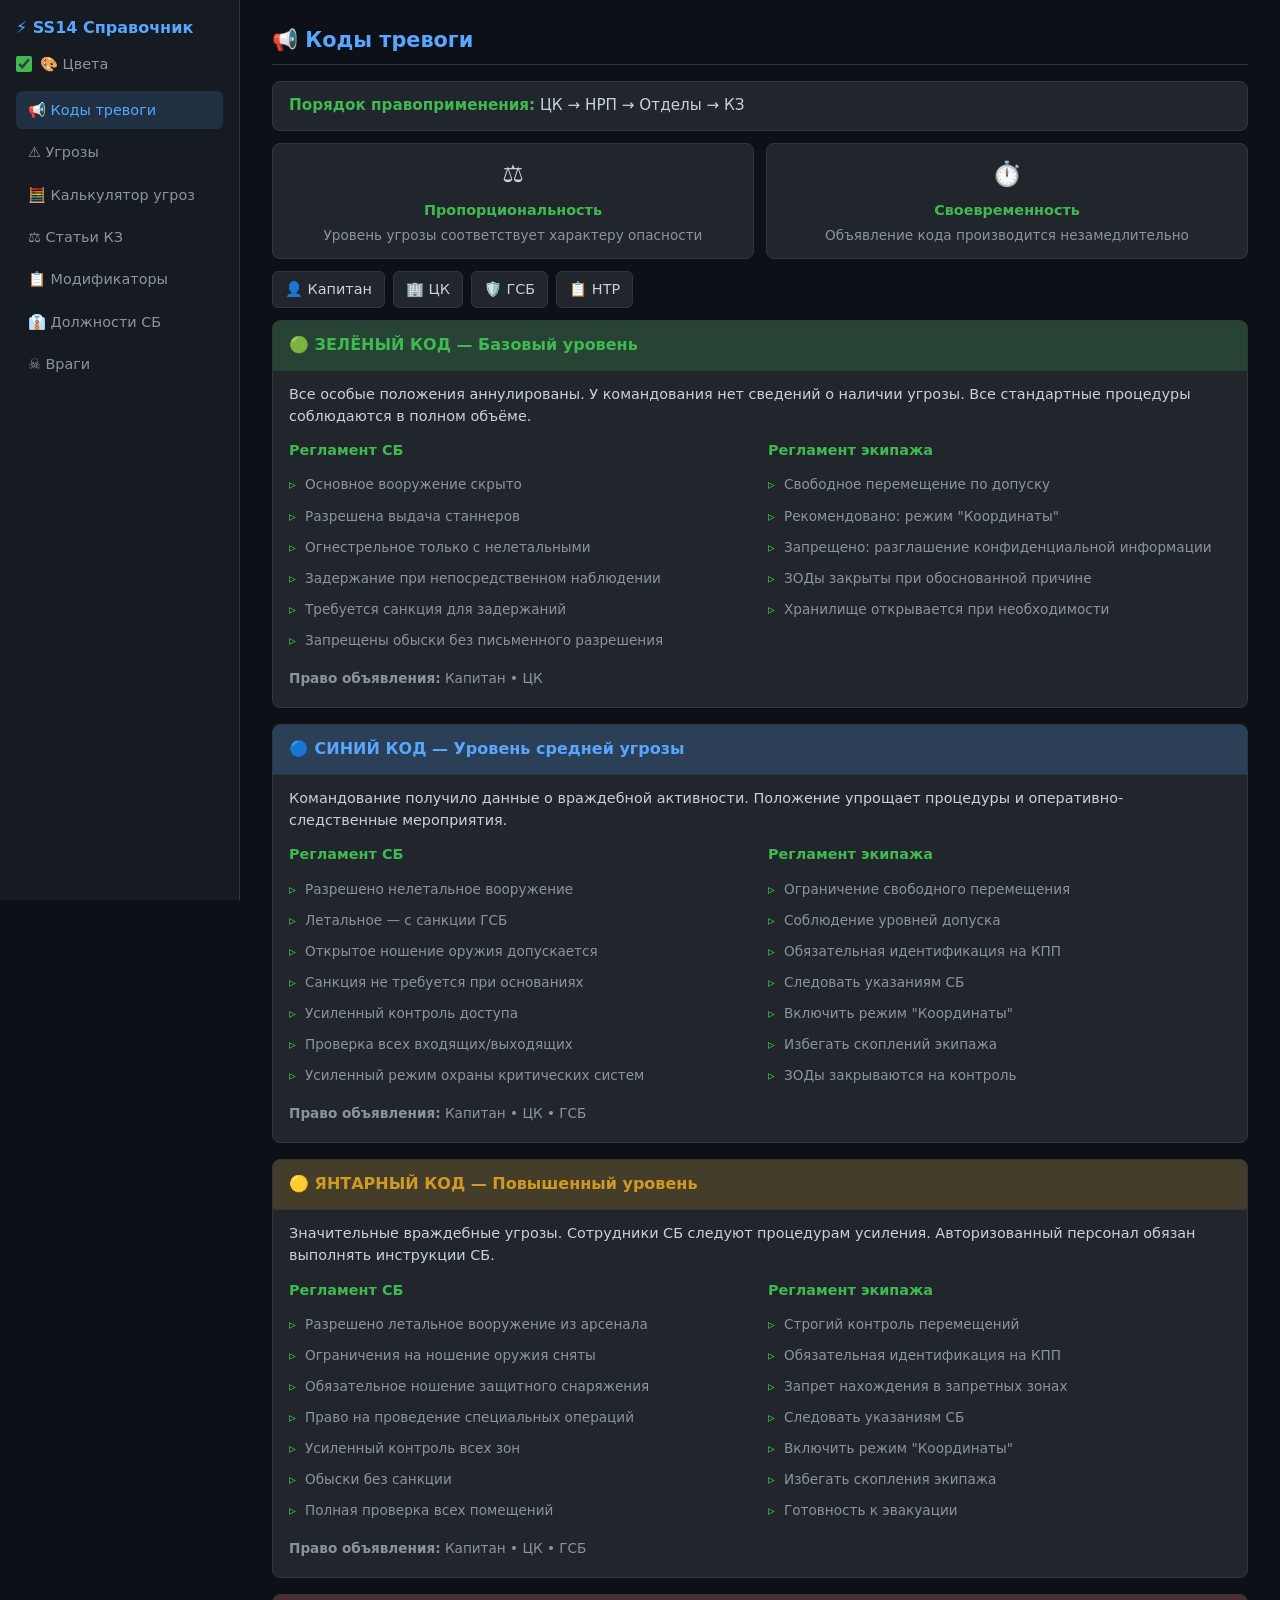
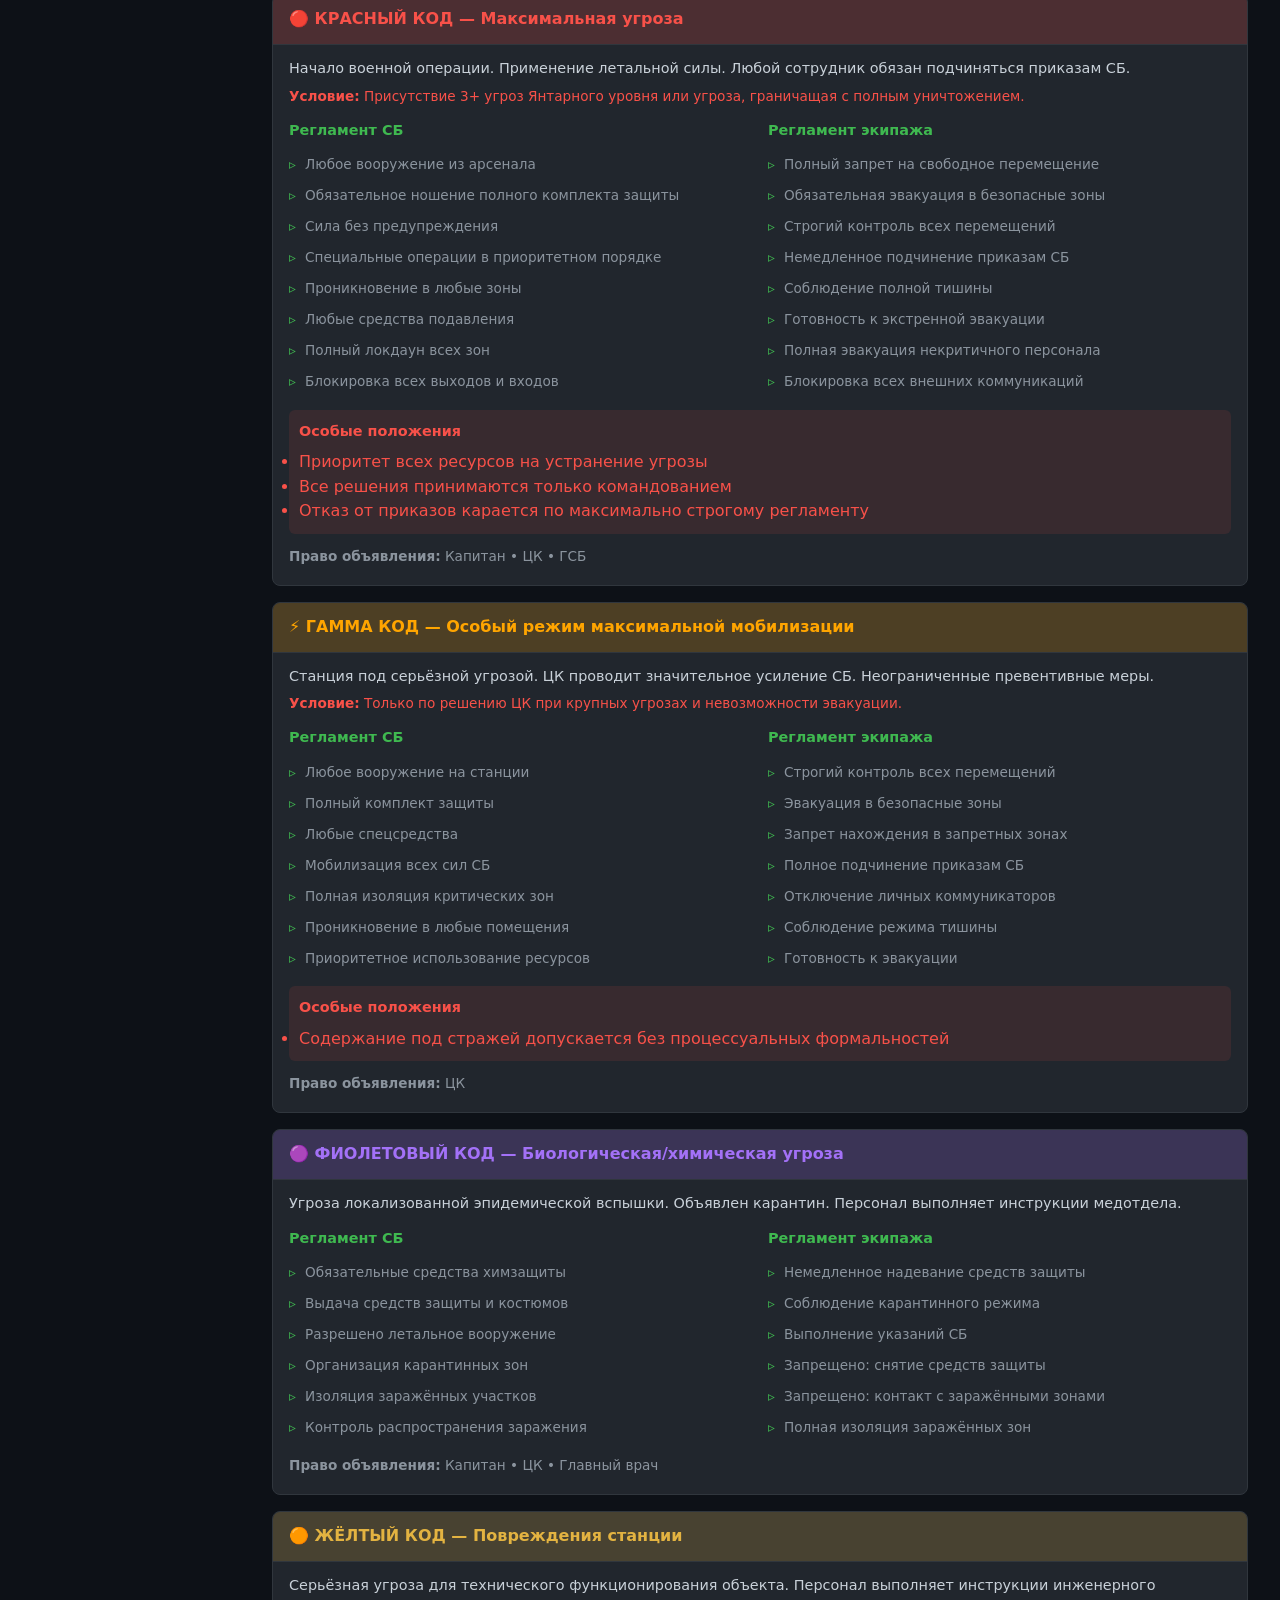
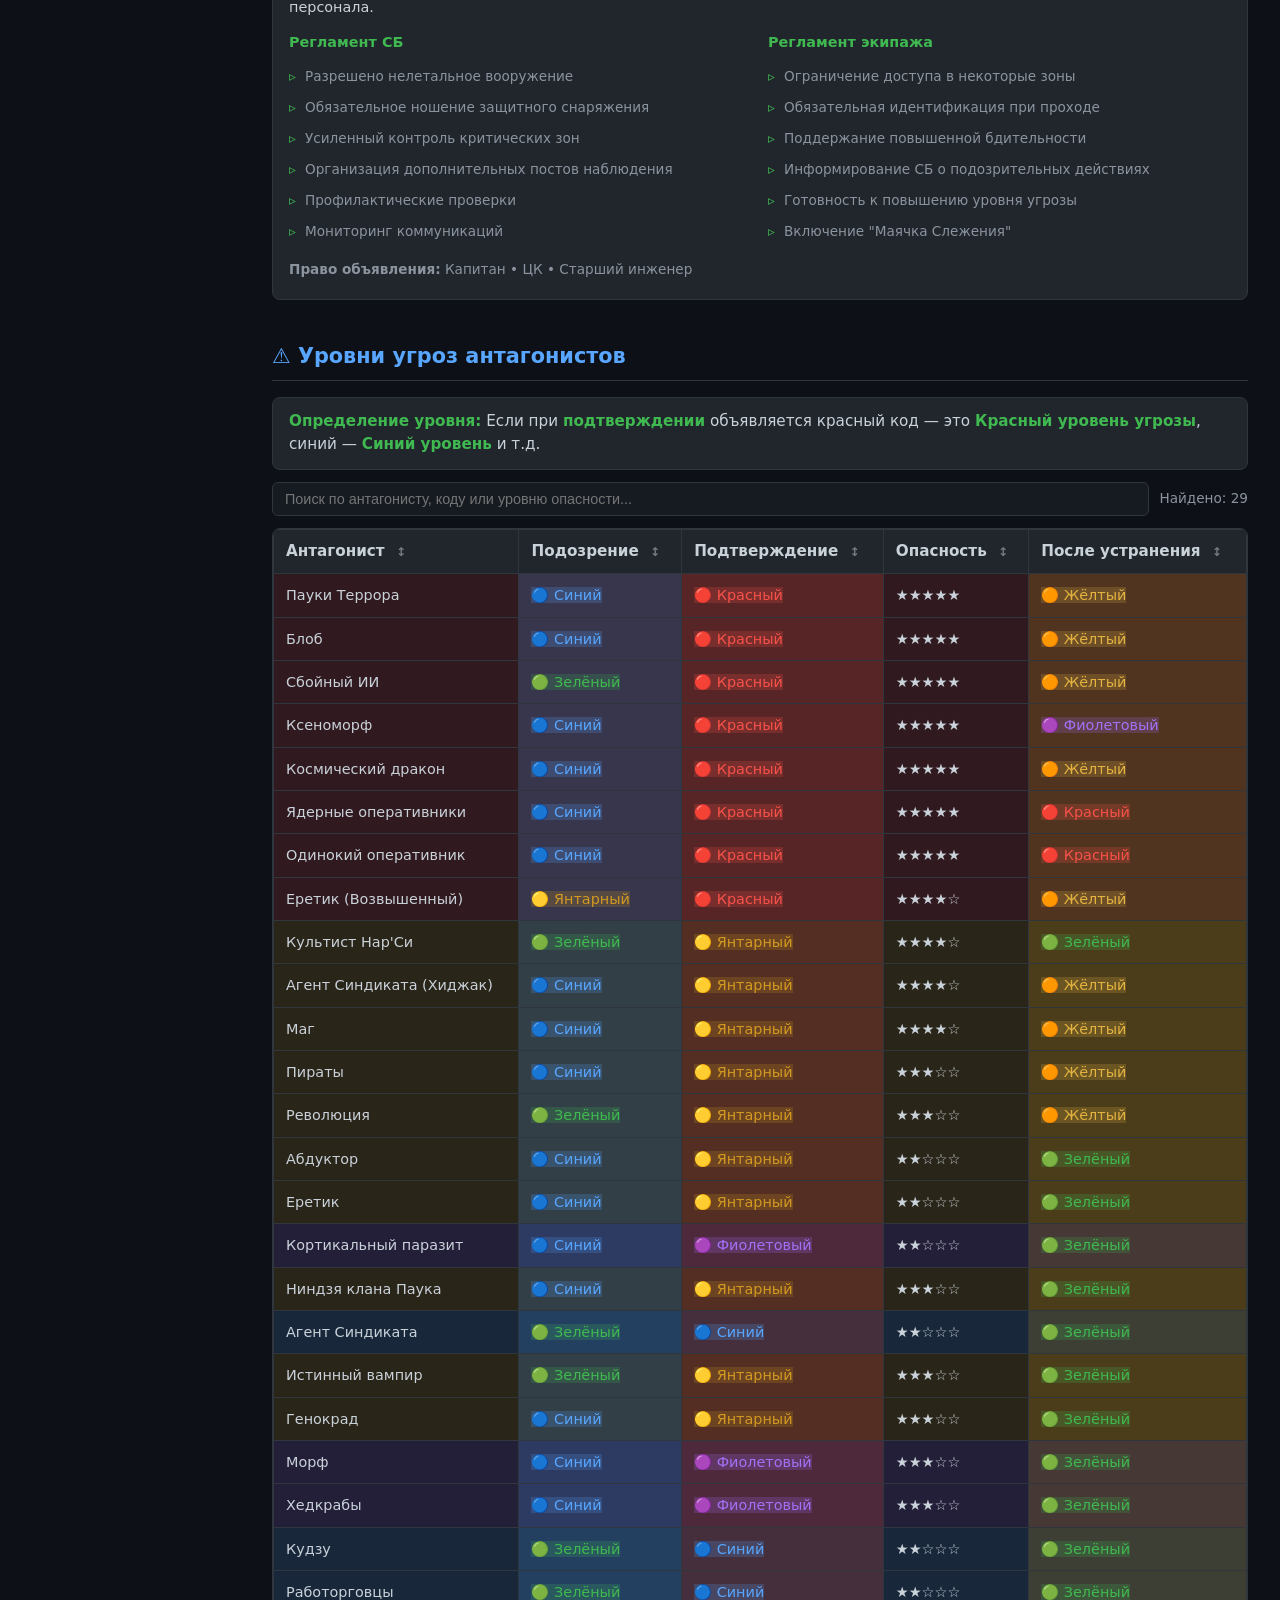
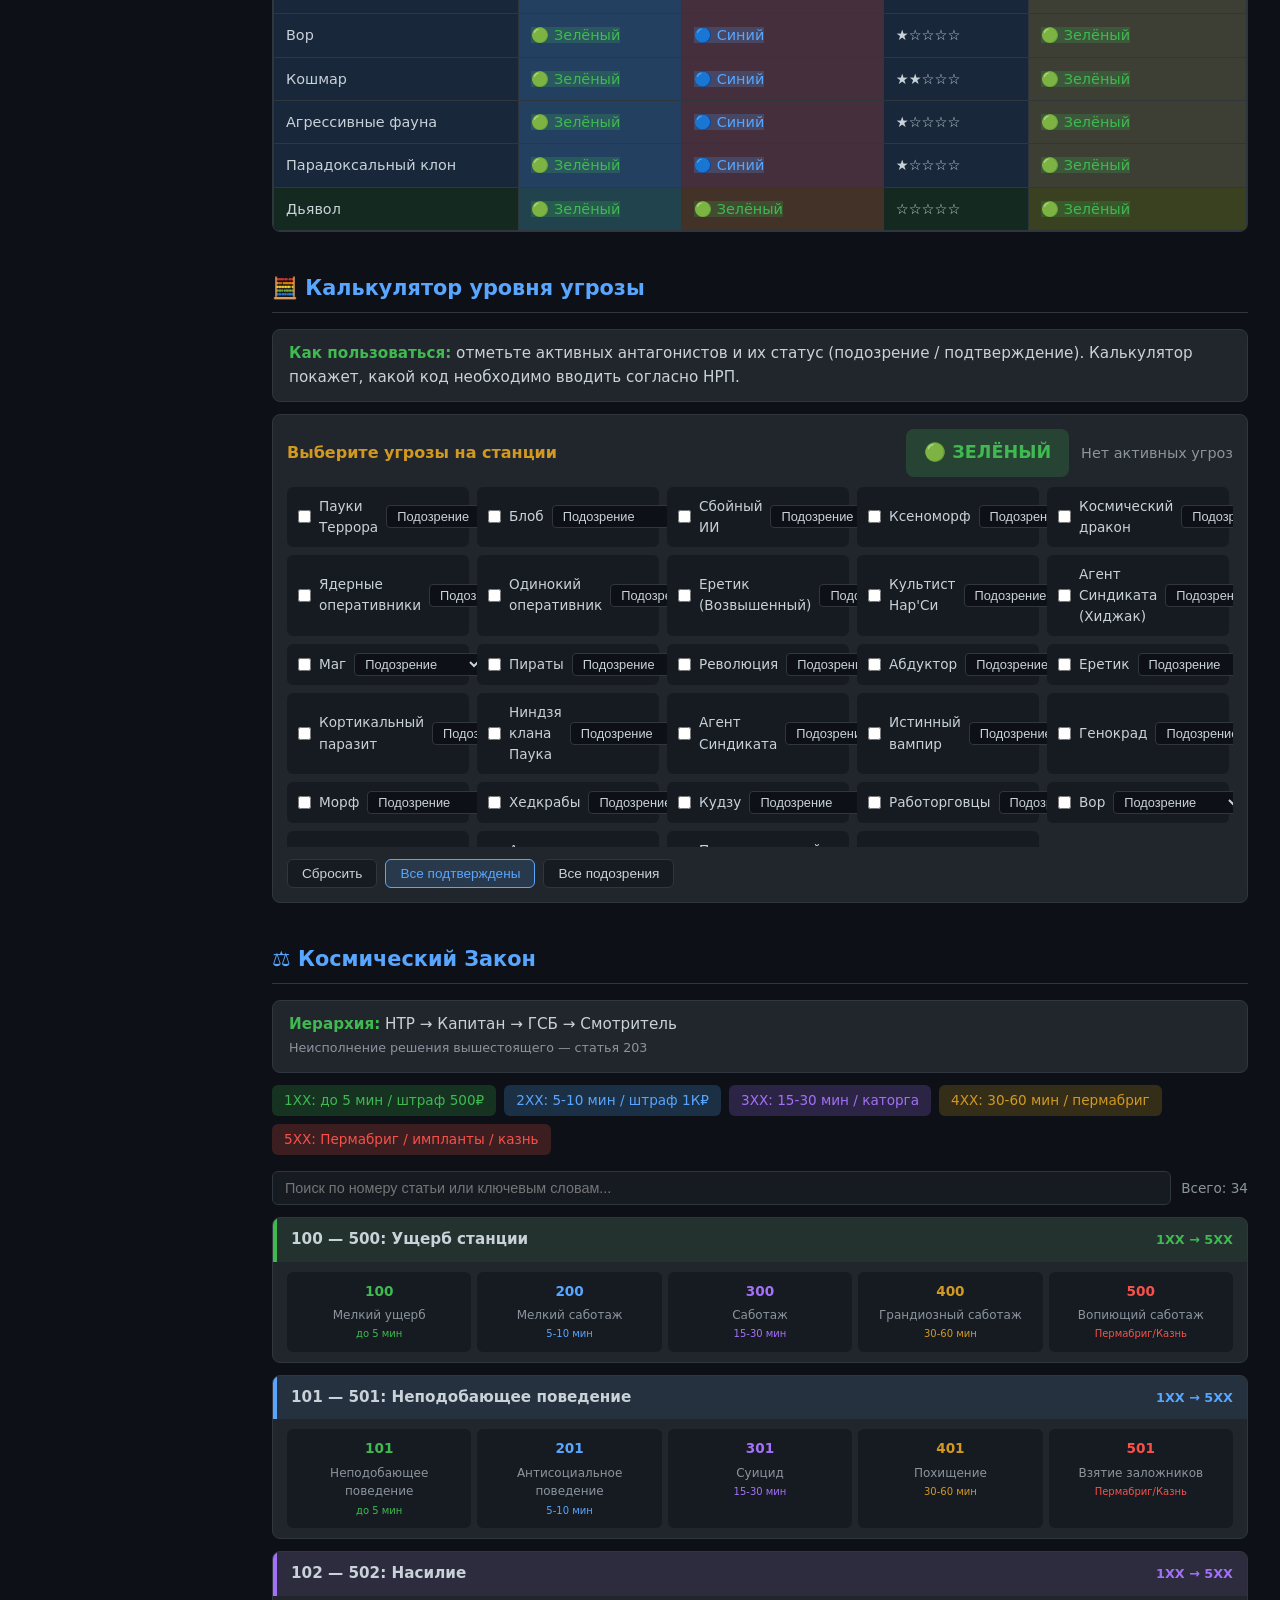
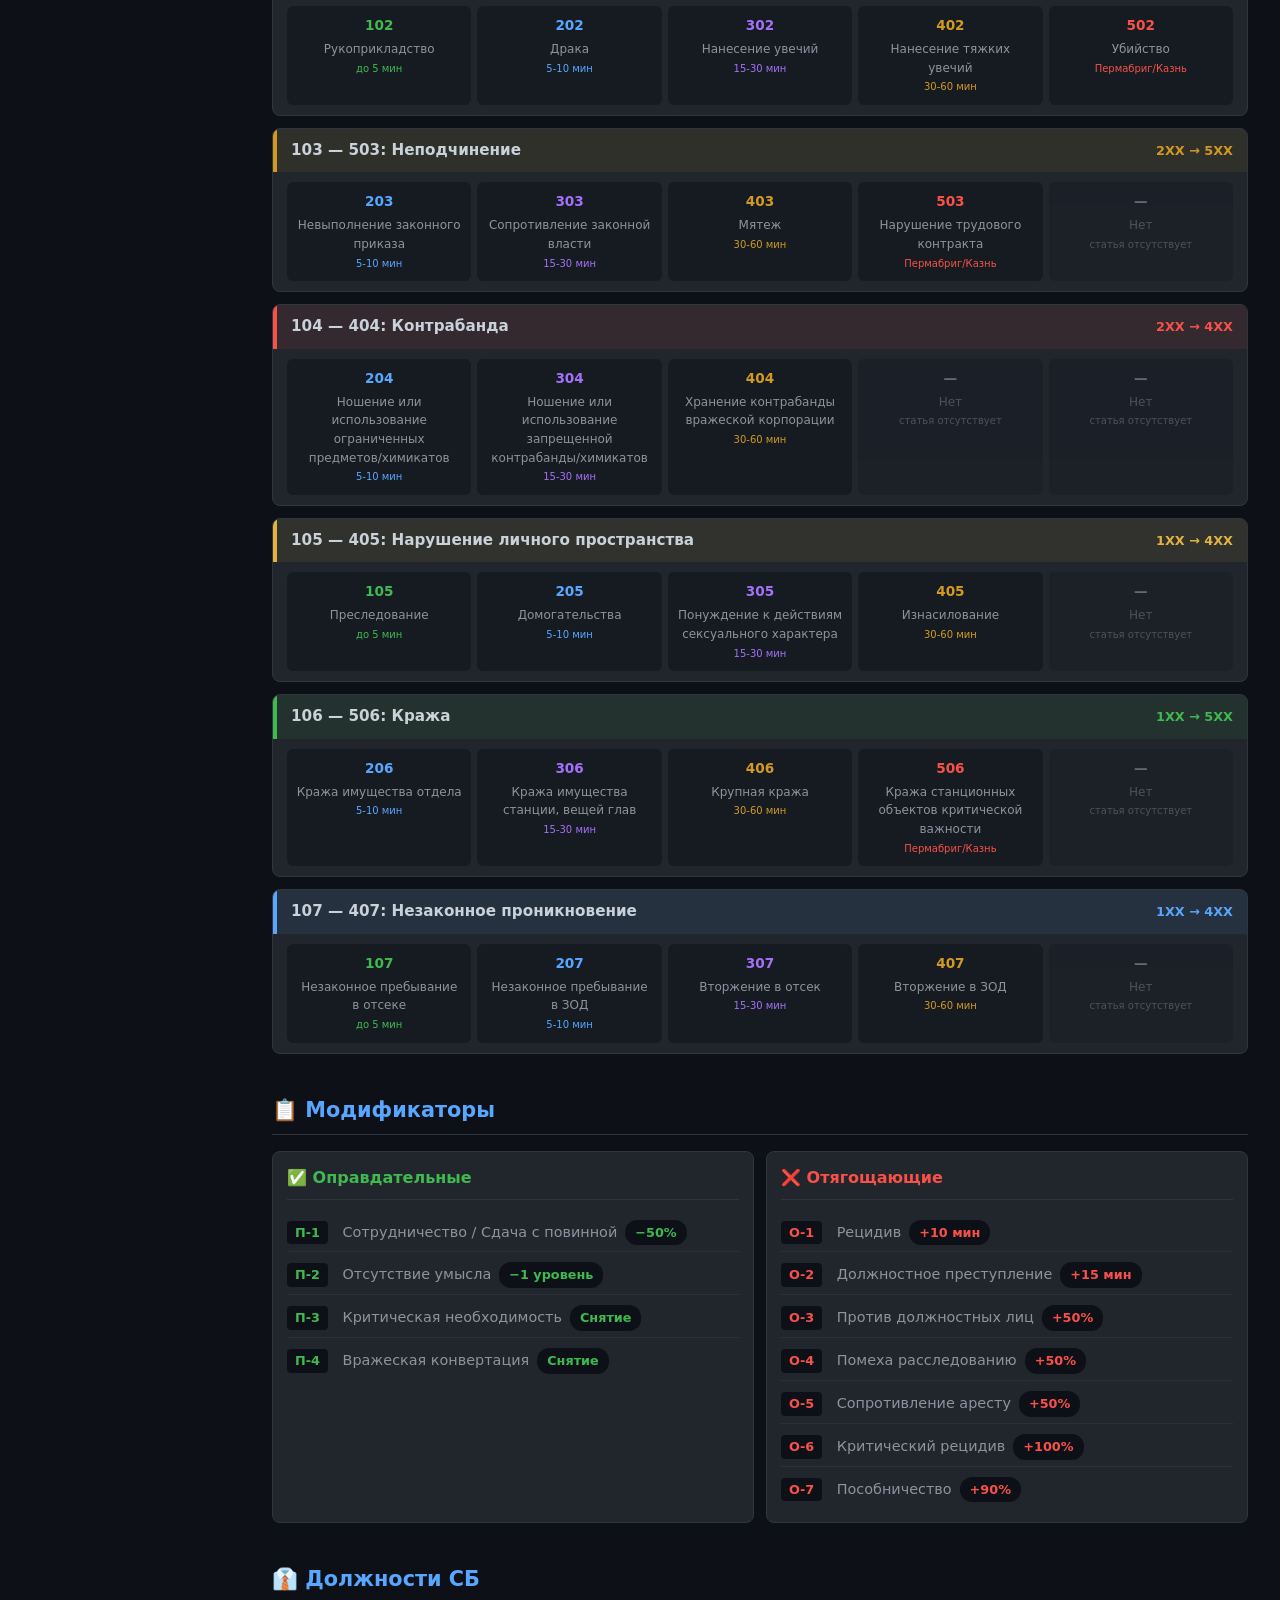
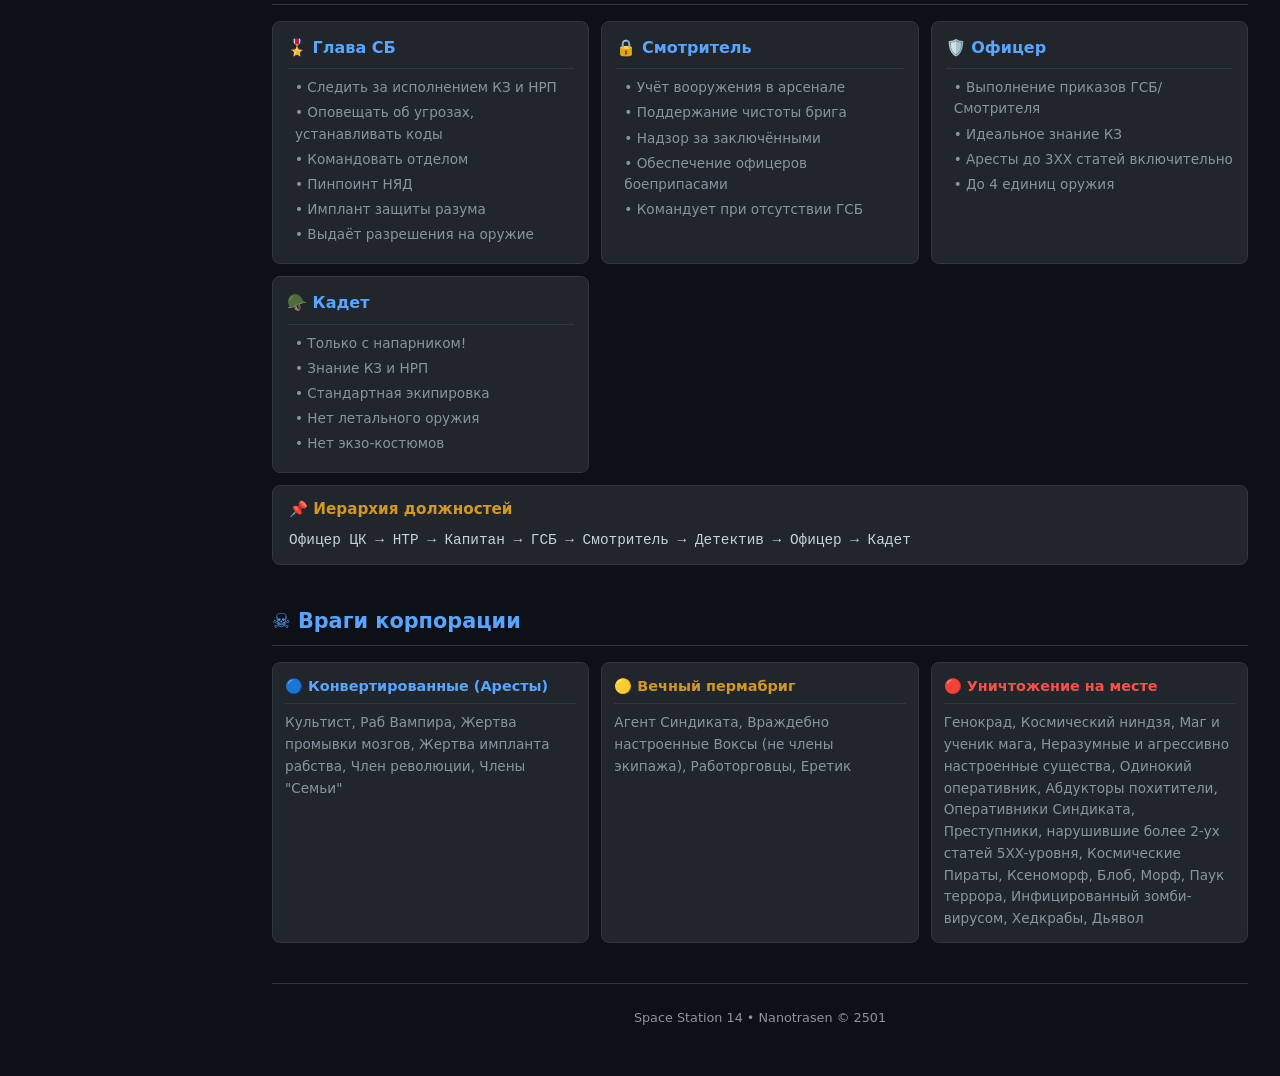
==== commit cbf459ae: "Add files via upload" ====
--- a/index.html
+++ b/index.html
@@ -6,58 +6,77 @@
 <title>SS14 Справочник</title>
 <style>
 * { margin: 0; padding: 0; box-sizing: border-box; }
-body { font-family: system-ui, sans-serif; background: #0d1117; color: #c9d1d9; line-height: 1.5; }
-a { color: #58a6ff; }
+:root {
+  --bg: #0d1117;
+  --bg2: #161b22;
+  --bg3: #21262d;
+  --border: #30363d;
+  --text: #c9d1d9;
+  --muted: #8b949e;
+  --blue: #58a6ff;
+  --green: #3fb950;
+  --yellow: #d29922;
+  --amber: #e3b341;
+  --red: #f85149;
+  --purple: #a371f7;
+  --orange: #ffa500;
+  --shadow: 0 4px 20px rgba(0,0,0,0.4);
+}
+body { font-family: system-ui, -apple-system, BlinkMacSystemFont, 'Segoe UI', sans-serif; background: var(--bg); color: var(--text); line-height: 1.55; }
+a { color: var(--blue); }
 
 /* SIDEBAR */
-.sidebar { width: 220px; background: #161b22; border-right: 1px solid #30363d; padding: 1rem; position: fixed; height: 100vh; overflow-y: auto; }
-.sidebar h1 { font-size: 1rem; margin-bottom: 0.75rem; color: #58a6ff; }
-.toggle { display: flex; align-items: center; gap: 8px; margin-bottom: 1rem; cursor: pointer; font-size: 0.9rem; color: #8b949e; }
-.toggle input { width: 16px; height: 16px; accent-color: #3fb950; }
-.nav a { display: block; padding: 8px 12px; color: #8b949e; text-decoration: none; border-radius: 6px; margin-bottom: 4px; font-size: 0.9rem; }
-.nav a:hover { background: #21262d; color: #fff; }
-.nav a.active { background: rgba(88, 166, 255, 0.15); color: #58a6ff; }
+.sidebar { width: 240px; background: var(--bg2); border-right: 1px solid var(--border); padding: 1rem; position: fixed; height: 100vh; overflow-y: auto; z-index: 90; }
+.sidebar h1 { font-size: 1rem; margin-bottom: 0.75rem; color: var(--blue); }
+.toggle { display: flex; align-items: center; gap: 8px; margin-bottom: 1rem; cursor: pointer; font-size: 0.9rem; color: var(--muted); }
+.toggle input { width: 16px; height: 16px; accent-color: var(--green); }
+.nav a { display: block; padding: 8px 12px; color: var(--muted); text-decoration: none; border-radius: 6px; margin-bottom: 4px; font-size: 0.9rem; }
+.nav a:hover { background: var(--bg3); color: #fff; }
+.nav a.active { background: rgba(88, 166, 255, 0.15); color: var(--blue); }
 
 /* CONTENT */
-.content { margin-left: 220px; padding: 1.5rem 2rem; max-width: 1200px; }
-.section { margin-bottom: 2rem; }
-h2 { font-size: 1.2rem; color: #58a6ff; margin-bottom: 1rem; border-bottom: 1px solid #30363d; padding-bottom: 8px; }
-h3 { font-size: 1rem; color: #8b949e; margin: 1rem 0 0.5rem; }
+.content { margin-left: 240px; padding: 1.5rem 2rem; max-width: 1400px; }
+.section { margin-bottom: 2.5rem; }
+h2 { font-size: 1.3rem; color: var(--blue); margin-bottom: 1rem; border-bottom: 1px solid var(--border); padding-bottom: 8px; display: flex; align-items: center; gap: 10px; }
+h3 { font-size: 1rem; color: var(--muted); margin: 1rem 0 0.5rem; }
 
 /* INFO BOX */
-.info-box { background: #21262d; border: 1px solid #30363d; border-radius: 8px; padding: 12px 16px; margin-bottom: 12px; font-size: 0.95rem; }
-.info-box strong { color: #3fb950; }
+.info-box { background: var(--bg3); border: 1px solid var(--border); border-radius: 8px; padding: 12px 16px; margin-bottom: 12px; font-size: 0.95rem; }
+.info-box strong { color: var(--green); }
 .info-row { display: flex; flex-wrap: wrap; gap: 8px; margin-top: 10px; }
-.info-item { padding: 5px 12px; background: #0d1117; border-radius: 6px; font-size: 0.85rem; }
+.info-item { padding: 5px 12px; background: var(--bg); border-radius: 6px; font-size: 0.85rem; }
 
 /* CODE DETAILS */
-.code-detail { background: #21262d; border: 1px solid #30363d; border-radius: 8px; margin-bottom: 1rem; overflow: hidden; }
-.code-detail-header { padding: 12px 16px; font-weight: 600; font-size: 1rem; border-bottom: 1px solid #30363d; }
+.code-detail { background: var(--bg3); border: 1px solid var(--border); border-radius: 8px; margin-bottom: 1rem; overflow: hidden; }
+.code-detail-header { padding: 12px 16px; font-weight: 600; font-size: 1rem; border-bottom: 1px solid var(--border); }
 .code-detail-body { padding: 12px 16px; }
-.code-detail-body p { font-size: 0.9rem; color: #c9d1d9; margin-bottom: 6px; }
+.code-detail-body p { font-size: 0.9rem; color: var(--text); margin-bottom: 6px; }
 .detail-grid { display: grid; grid-template-columns: 1fr 1fr; gap: 16px; margin-top: 12px; }
-.detail-col h4 { font-size: 0.9rem; color: #3fb950; margin-bottom: 8px; }
+.detail-col h4 { font-size: 0.9rem; color: var(--green); margin-bottom: 8px; }
 .detail-col ul { list-style: none; }
-.detail-col li { font-size: 0.85rem; color: #8b949e; padding: 5px 0; padding-left: 16px; position: relative; }
-.detail-col li::before { content: '▹'; position: absolute; left: 0; color: #3fb950; }
+.detail-col li { font-size: 0.85rem; color: var(--muted); padding: 5px 0; padding-left: 16px; position: relative; }
+.detail-col li::before { content: '▹'; position: absolute; left: 0; color: var(--green); }
 .special-rules { margin-top: 12px; padding: 10px; background: rgba(248, 81, 73, 0.1); border-radius: 6px; }
-.special-rules h4 { color: #f85149; margin-bottom: 8px; font-size: 0.9rem; }
-.special-rules li { color: #f85149; }
+.special-rules h4 { color: var(--red); margin-bottom: 8px; font-size: 0.9rem; }
+.special-rules li { color: var(--red); }
 
 /* CODE COLORS */
-.g { background: rgba(63, 185, 80, 0.2); color: #3fb950; }
-.b { background: rgba(88, 166, 255, 0.2); color: #58a6ff; }
-.a { background: rgba(210, 153, 34, 0.2); color: #d29922; }
-.r { background: rgba(248, 81, 73, 0.2); color: #f85149; }
-.v { background: rgba(163, 113, 247, 0.2); color: #a371f7; }
-.y { background: rgba(227, 179, 65, 0.2); color: #e3b341; }
-.gamma-bg { background: rgba(255, 165, 0, 0.2); color: #ffa500; }
+.g { background: rgba(63, 185, 80, 0.2); color: var(--green); }
+.b { background: rgba(88, 166, 255, 0.2); color: var(--blue); }
+.a { background: rgba(210, 153, 34, 0.2); color: var(--yellow); }
+.r { background: rgba(248, 81, 73, 0.2); color: var(--red); }
+.v { background: rgba(163, 113, 247, 0.2); color: var(--purple); }
+.y { background: rgba(227, 179, 65, 0.2); color: var(--amber); }
+.gamma-bg { background: rgba(255, 165, 0, 0.2); color: var(--orange); }
 
 /* TABLE */
 table { width: 100%; border-collapse: collapse; font-size: 0.9rem; }
-th, td { padding: 10px 12px; text-align: left; border: 1px solid #30363d; }
-th { background: #21262d; font-weight: 600; color: #c9d1d9; font-size: 0.95rem; }
-.wrap { overflow-x: auto; border-radius: 8px; border: 1px solid #30363d; }
+th, td { padding: 10px 12px; text-align: left; border: 1px solid var(--border); }
+th { background: var(--bg3); font-weight: 600; color: var(--text); font-size: 0.95rem; cursor: pointer; user-select: none; }
+th:hover { background: rgba(88,166,255,0.1); }
+th .sort-icon { font-size: 0.75rem; margin-left: 6px; opacity: 0.5; }
+th.active-sort .sort-icon { opacity: 1; color: var(--blue); }
+.wrap { overflow-x: auto; border-radius: 8px; border: 1px solid var(--border); }
 
 /* TABLE ROW COLORS */
 .row-g { background: rgba(63, 185, 80, 0.15) !important; }
@@ -76,99 +95,155 @@
 
 /* MODIFIERS */
 .mods { display: grid; grid-template-columns: 1fr 1fr; gap: 12px; }
-.mod-group { background: #21262d; border: 1px solid #30363d; border-radius: 8px; padding: 14px; }
-.mod-group h3 { font-size: 1rem; margin-bottom: 10px; padding-bottom: 8px; border-bottom: 1px solid #30363d; margin-top: 0; }
-.pos h3 { color: #3fb950; }
-.neg h3 { color: #f85149; }
-.mod-item { padding: 6px 0; font-size: 0.9rem; color: #8b949e; border-bottom: 1px solid rgba(255,255,255,0.05); }
+.mod-group { background: var(--bg3); border: 1px solid var(--border); border-radius: 8px; padding: 14px; }
+.mod-group h3 { font-size: 1rem; margin-bottom: 10px; padding-bottom: 8px; border-bottom: 1px solid var(--border); margin-top: 0; }
+.pos h3 { color: var(--green); }
+.neg h3 { color: var(--red); }
+.mod-item { padding: 6px 0; font-size: 0.9rem; color: var(--muted); border-bottom: 1px solid rgba(255,255,255,0.05); }
 .mod-item:last-child { border: none; }
-.mod-code { display: inline-block; padding: 2px 8px; background: #0d1117; border-radius: 4px; font-size: 0.8rem; margin-right: 10px; font-weight: 600; }
-.pos .mod-code { color: #3fb950; }
-.neg .mod-code { color: #f85149; }
-.mod-effect { display: inline-block; padding: 3px 10px; background: #0d1117; border-radius: 12px; font-size: 0.8rem; margin-top: 4px; margin-left: 8px; font-weight: 600; }
-.pos .mod-effect { color: #3fb950; }
-.neg .mod-effect { color: #f85149; }
+.mod-code { display: inline-block; padding: 2px 8px; background: var(--bg); border-radius: 4px; font-size: 0.8rem; margin-right: 10px; font-weight: 600; }
+.pos .mod-code { color: var(--green); }
+.neg .mod-code { color: var(--red); }
+.mod-effect { display: inline-block; padding: 3px 10px; background: var(--bg); border-radius: 12px; font-size: 0.8rem; margin-top: 4px; margin-left: 8px; font-weight: 600; }
+.pos .mod-effect { color: var(--green); }
+.neg .mod-effect { color: var(--red); }
 
 /* ROLES */
 .roles { display: grid; grid-template-columns: repeat(auto-fit, minmax(240px, 1fr)); gap: 12px; }
-.role-card { background: #21262d; border: 1px solid #30363d; border-radius: 8px; padding: 14px; }
-.role-title { font-weight: 600; color: #58a6ff; margin-bottom: 8px; padding-bottom: 8px; border-bottom: 1px solid #30363d; font-size: 1rem; }
-.role-card p { font-size: 0.85rem; color: #8b949e; margin-bottom: 4px; padding-left: 8px; }
+.role-card { background: var(--bg3); border: 1px solid var(--border); border-radius: 8px; padding: 14px; }
+.role-title { font-weight: 600; color: var(--blue); margin-bottom: 8px; padding-bottom: 8px; border-bottom: 1px solid var(--border); font-size: 1rem; }
+.role-card p { font-size: 0.85rem; color: var(--muted); margin-bottom: 4px; padding-left: 8px; }
 
 /* HIERARCHY */
-.hier { background: #21262d; border: 1px solid #30363d; border-radius: 8px; padding: 12px 16px; margin-top: 12px; }
-.hier h3 { margin-top: 0; color: #d29922; font-size: 0.95rem; }
+.hier { background: var(--bg3); border: 1px solid var(--border); border-radius: 8px; padding: 12px 16px; margin-top: 12px; }
+.hier h3 { margin-top: 0; color: var(--yellow); font-size: 0.95rem; }
 .hier div { font-family: monospace; font-size: 0.9rem; }
 
 /* ENEMIES */
 .enemies { display: grid; grid-template-columns: repeat(3, 1fr); gap: 12px; }
-.enemy { background: #21262d; border: 1px solid #30363d; border-radius: 8px; padding: 12px; }
-.enemy h4 { font-size: 0.9rem; margin-bottom: 8px; padding-bottom: 6px; border-bottom: 1px solid #30363d; }
-.enemy p { font-size: 0.85rem; color: #8b949e; line-height: 1.6; }
-.enemy:nth-child(1) h4 { color: #58a6ff; }
-.enemy:nth-child(2) h4 { color: #d29922; }
-.enemy:nth-child(3) h4 { color: #f85149; }
-
-/* ARTICLES TABLE */
-.art-table { font-size: 0.95rem; }
-.art-table th { font-size: 0.9rem; }
-.art-table td { padding: 8px 10px; }
-.art-table .num { background: #21262d; color: #d29922; font-weight: 700; width: 50px; text-align: center; }
-.art-table .desc { font-size: 0.9rem; }
-
-/* ARTICLE DETAILS */
-.article-section { background: #21262d; border: 1px solid #30363d; border-radius: 8px; margin-bottom: 12px; overflow: hidden; }
+.enemy { background: var(--bg3); border: 1px solid var(--border); border-radius: 8px; padding: 12px; }
+.enemy h4 { font-size: 0.9rem; margin-bottom: 8px; padding-bottom: 6px; border-bottom: 1px solid var(--border); }
+.enemy p { font-size: 0.85rem; color: var(--muted); line-height: 1.6; }
+.enemy:nth-child(1) h4 { color: var(--blue); }
+.enemy:nth-child(2) h4 { color: var(--yellow); }
+.enemy:nth-child(3) h4 { color: var(--red); }
+
+/* ARTICLES */
+.art-sections { display: flex; flex-direction: column; gap: 12px; }
+.article-section { background: var(--bg3); border: 1px solid var(--border); border-radius: 8px; overflow: hidden; }
 .article-header { padding: 10px 14px; font-weight: 600; font-size: 0.95rem; display: flex; justify-content: space-between; align-items: center; }
 .article-body { padding: 10px 14px; }
 .article-grid { display: grid; grid-template-columns: repeat(5, 1fr); gap: 6px; }
-.art-card { background: #161b22; border-radius: 6px; padding: 8px; text-align: center; }
+.art-card { background: var(--bg2); border-radius: 6px; padding: 8px; text-align: center; cursor: pointer; transition: transform 0.15s, background 0.15s; border: 1px solid transparent; }
+.art-card:hover { transform: translateY(-2px); background: #1c2128; border-color: var(--border); }
 .art-card .art-num { font-weight: 700; margin-bottom: 4px; font-size: 0.85rem; }
-.art-card .art-name { font-size: 0.75rem; color: #8b949e; }
-.art-l1 .art-num { color: #3fb950; }
-.art-l2 .art-num { color: #58a6ff; }
-.art-l3 .art-num { color: #a371f7; }
-.art-l4 .art-num { color: #d29922; }
-.art-l5 .art-num { color: #f85149; }
-
-/* PRINCIPLES */
+.art-card .art-name { font-size: 0.75rem; color: var(--muted); }
+.art-l1 .art-num { color: var(--green); }
+.art-l2 .art-num { color: var(--blue); }
+.art-l3 .art-num { color: var(--purple); }
+.art-l4 .art-num { color: var(--yellow); }
+.art-l5 .art-num { color: var(--red); }
+.art-card.hidden { display: none; }
+.art-card mark { background: rgba(88,166,255,0.3); color: #fff; border-radius: 2px; padding: 0 2px; }
+
+/* SEARCH */
+.search-bar { display: flex; gap: 10px; margin-bottom: 12px; flex-wrap: wrap; }
+.search-bar input { flex: 1; min-width: 200px; background: var(--bg2); border: 1px solid var(--border); border-radius: 6px; padding: 8px 12px; color: var(--text); font-size: 0.9rem; }
+.search-bar input:focus { outline: none; border-color: var(--blue); }
+.search-bar .search-count { display: flex; align-items: center; color: var(--muted); font-size: 0.85rem; }
+
+/* MODAL */
+.modal-backdrop { position: fixed; inset: 0; background: rgba(0,0,0,0.75); display: none; align-items: center; justify-content: center; z-index: 100; padding: 20px; backdrop-filter: blur(3px); }
+.modal-backdrop.open { display: flex; }
+.modal { background: var(--bg2); border: 1px solid var(--border); border-radius: 12px; width: 100%; max-width: 750px; max-height: 85vh; overflow: hidden; display: flex; flex-direction: column; box-shadow: var(--shadow); }
+.modal-header { padding: 16px 20px; border-bottom: 1px solid var(--border); display: flex; justify-content: space-between; align-items: center; gap: 12px; }
+.modal-title { font-size: 1.1rem; font-weight: 600; }
+.modal-close { background: none; border: none; color: var(--muted); font-size: 1.5rem; cursor: pointer; line-height: 1; padding: 0 4px; }
+.modal-close:hover { color: var(--red); }
+.modal-body { padding: 18px 20px; overflow-y: auto; font-size: 0.95rem; }
+.modal-body h4 { color: var(--green); margin: 14px 0 8px; font-size: 0.95rem; }
+.modal-body ul { list-style: none; margin-bottom: 12px; }
+.modal-body li { padding: 4px 0 4px 18px; position: relative; color: var(--muted); }
+.modal-body li::before { content: '›'; position: absolute; left: 0; color: var(--blue); }
+.modal-body p { margin-bottom: 10px; }
+.modal-punishment { display: inline-block; padding: 4px 10px; border-radius: 12px; font-size: 0.85rem; font-weight: 600; margin-top: 4px; }
+
+/* THREAT CALCULATOR */
+.calc-section { background: var(--bg3); border: 1px solid var(--border); border-radius: 8px; padding: 14px; margin-bottom: 16px; }
+.calc-header { display: flex; justify-content: space-between; align-items: center; margin-bottom: 10px; }
+.calc-title { font-weight: 600; color: var(--yellow); }
+.calc-result { display: flex; gap: 12px; align-items: center; flex-wrap: wrap; }
+.calc-code { padding: 10px 18px; border-radius: 8px; font-weight: 700; font-size: 1.1rem; }
+.calc-reason { color: var(--muted); font-size: 0.9rem; max-width: 500px; }
+.calc-grid { display: grid; grid-template-columns: repeat(auto-fill, minmax(180px, 1fr)); gap: 8px; max-height: 360px; overflow-y: auto; padding-right: 4px; }
+.calc-item { display: flex; align-items: center; gap: 8px; background: var(--bg2); border-radius: 6px; padding: 8px 10px; font-size: 0.85rem; cursor: pointer; border: 1px solid transparent; transition: border-color 0.15s; }
+.calc-item:hover { border-color: var(--border); }
+.calc-item input { accent-color: var(--blue); }
+.calc-item label { flex: 1; cursor: pointer; }
+.calc-select { display: flex; align-items: center; gap: 8px; margin-left: auto; }
+.calc-select select { background: var(--bg); border: 1px solid var(--border); color: var(--text); border-radius: 4px; padding: 2px 6px; font-size: 0.8rem; }
+.calc-actions { display: flex; gap: 8px; margin-top: 12px; }
+.btn { background: var(--bg2); border: 1px solid var(--border); color: var(--text); padding: 6px 14px; border-radius: 6px; cursor: pointer; font-size: 0.85rem; }
+.btn:hover { background: var(--bg); border-color: var(--blue); }
+.btn-primary { background: rgba(88,166,255,0.15); border-color: var(--blue); color: var(--blue); }
+.btn-primary:hover { background: rgba(88,166,255,0.25); }
+
+/* PRINCIPLES & AUTHORITY */
 .principles { display: flex; gap: 12px; margin-bottom: 12px; }
-.principle { flex: 1; background: #21262d; border: 1px solid #30363d; border-radius: 8px; padding: 12px; text-align: center; }
+.principle { flex: 1; background: var(--bg3); border: 1px solid var(--border); border-radius: 8px; padding: 12px; text-align: center; }
 .principle-icon { font-size: 1.5rem; margin-bottom: 6px; }
-.principle h4 { font-size: 0.9rem; color: #3fb950; margin-bottom: 4px; }
-.principle p { font-size: 0.85rem; color: #8b949e; }
-
-/* AUTHORITY */
+.principle h4 { font-size: 0.9rem; color: var(--green); margin-bottom: 4px; }
+.principle p { font-size: 0.85rem; color: var(--muted); }
 .authority { display: flex; flex-wrap: wrap; gap: 8px; margin-bottom: 12px; }
-.auth-item { padding: 6px 12px; background: #21262d; border: 1px solid #30363d; border-radius: 6px; font-size: 0.9rem; }
+.auth-item { padding: 6px 12px; background: var(--bg3); border: 1px solid var(--border); border-radius: 6px; font-size: 0.9rem; }
 
 /* FOOTER */
-.footer { text-align: center; padding: 1.5rem; color: #8b949e; font-size: 0.8rem; border-top: 1px solid #30363d; margin-top: 2rem; }
+.footer { text-align: center; padding: 1.5rem; color: var(--muted); font-size: 0.8rem; border-top: 1px solid var(--border); margin-top: 2rem; }
+
+/* BACK TO TOP */
+.back-to-top { position: fixed; bottom: 24px; right: 24px; width: 42px; height: 42px; border-radius: 50%; background: var(--bg3); border: 1px solid var(--border); color: var(--text); display: flex; align-items: center; justify-content: center; cursor: pointer; opacity: 0; pointer-events: none; transition: opacity 0.2s, transform 0.2s; z-index: 80; }
+.back-to-top.visible { opacity: 1; pointer-events: auto; }
+.back-to-top:hover { background: var(--blue); color: #fff; transform: translateY(-2px); }
 
 /* RESPONSIVE */
 @media (max-width: 900px) {
-  .sidebar { width: 100%; height: auto; position: relative; border-right: none; border-bottom: 1px solid #30363d; }
+  .sidebar { width: 100%; height: auto; position: relative; border-right: none; border-bottom: 1px solid var(--border); }
   .content { margin-left: 0; padding: 1rem; }
   .mods { grid-template-columns: 1fr; }
   .enemies { grid-template-columns: 1fr; }
   .detail-grid { grid-template-columns: 1fr; }
   .principles { flex-direction: column; }
-  .article-grid { grid-template-columns: repeat(3, 1fr); }
-}
+  .article-grid { grid-template-columns: repeat(2, 1fr); }
+  .calc-grid { grid-template-columns: 1fr; }
+}
+
+/* SCROLLBAR */
+::-webkit-scrollbar { width: 10px; height: 10px; }
+::-webkit-scrollbar-track { background: var(--bg); }
+::-webkit-scrollbar-thumb { background: var(--border); border-radius: 5px; }
+::-webkit-scrollbar-thumb:hover { background: #484f58; }
+
+/* Utility */
+.text-muted { color: var(--muted); }
+.text-center { text-align: center; }
+.mb-0 { margin-bottom: 0; }
+.highlight { background: rgba(88,166,255,0.25); color: #fff; border-radius: 2px; padding: 0 2px; }
 </style>
 </head>
 <body>
 
 <div class="sidebar">
   <h1>⚡ SS14 Справочник</h1>
-  
+
   <label class="toggle">
     <input type="checkbox" id="colorToggle" checked onchange="toggleColors()">
     <span>🎨 Цвета</span>
   </label>
-  
+
   <nav class="nav">
     <a href="#codes">📢 Коды тревоги</a>
     <a href="#threats">⚠️ Угрозы</a>
+    <a href="#calculator">🧮 Калькулятор угроз</a>
     <a href="#articles">⚖️ Статьи КЗ</a>
     <a href="#modifiers">📋 Модификаторы</a>
     <a href="#roles">👔 Должности СБ</a>
@@ -181,16 +256,16 @@
 <!-- ===== КОДЫ ТРЕВОГИ ===== -->
 <section id="codes" class="section">
   <h2>📢 Коды тревоги</h2>
-  
+
   <div class="info-box">
     <strong>Порядок правоприменения:</strong> ЦК → НРП → Отделы → КЗ
   </div>
-  
+
   <div class="principles">
     <div class="principle"><div class="principle-icon">⚖️</div><h4>Пропорциональность</h4><p>Уровень угрозы соответствует характеру опасности</p></div>
     <div class="principle"><div class="principle-icon">⏱️</div><h4>Своевременность</h4><p>Объявление кода производится незамедлительно</p></div>
   </div>
-  
+
   <div class="authority">
     <div class="auth-item">👤 Капитан</div>
     <div class="auth-item">🏢 ЦК</div>
@@ -198,311 +273,73 @@
     <div class="auth-item">📋 НТР</div>
   </div>
 
-  <!-- ЗЕЛЁНЫЙ -->
-  <div class="code-detail">
-    <div class="code-detail-header g">🟢 ЗЕЛЁНЫЙ КОД — Базовый уровень</div>
-    <div class="code-detail-body">
-      <p>Все особые положения аннулированы. У командования нет сведений о наличии угрозы.</p>
-      <div class="detail-grid">
-        <div class="detail-col">
-          <h4>Регламент СБ</h4>
-          <ul>
-            <li>Основное вооружение скрыто</li>
-            <li>Разрешена выдача станнеров</li>
-            <li>Огнестрельное только с нелетальными</li>
-            <li>Задержание при непосредственном наблюдении</li>
-            <li>Требуется санкция для задержаний</li>
-            <li>Запрещены обыски без письменного разрешения</li>
-          </ul>
-        </div>
-        <div class="detail-col">
-          <h4>Регламент экипажа</h4>
-          <ul>
-            <li>Свободное перемещение по допуску</li>
-            <li>Рекомендовано: режим "Координаты"</li>
-            <li>Запрещено: разглашение конфиденциальной информации</li>
-            <li>ЗОДы закрыты при обоснованной причине</li>
-            <li>Хранилище открывается при необходимости</li>
-          </ul>
-        </div>
-      </div>
-    </div>
-  </div>
-
-  <!-- СИНИЙ -->
-  <div class="code-detail">
-    <div class="code-detail-header b">🔵 СИНИЙ КОД — Уровень средней угрозы</div>
-    <div class="code-detail-body">
-      <p>Командование получило данные о враждебной активности. Положение упрощает процедуры.</p>
-      <div class="detail-grid">
-        <div class="detail-col">
-          <h4>Регламент СБ</h4>
-          <ul>
-            <li>Разрешено нелетальное вооружение</li>
-            <li>Летальное — с санкции ГСБ</li>
-            <li>Открытое ношение оружия допускается</li>
-            <li>Санкция не требуется при основаниях</li>
-            <li>Усиленный контроль доступа</li>
-            <li>Проверка всех входящих/выходящих</li>
-            <li>Усиленный режим охраны критических систем</li>
-          </ul>
-        </div>
-        <div class="detail-col">
-          <h4>Регламент экипажа</h4>
-          <ul>
-            <li>Ограничение свободного перемещения</li>
-            <li>Соблюдение уровней допуска</li>
-            <li>Обязательная идентификация на КПП</li>
-            <li>Следовать указаниям СБ</li>
-            <li>Включить режим "Координаты"</li>
-            <li>Избегать скоплений экипажа</li>
-            <li>ЗОДы закрываются на контроль</li>
-          </ul>
-        </div>
-      </div>
-    </div>
-  </div>
-
-  <!-- ЯНТАРНЫЙ -->
-  <div class="code-detail">
-    <div class="code-detail-header a">🟡 ЯНТАРНЫЙ КОД — Повышенный уровень</div>
-    <div class="code-detail-body">
-      <p>Значительные враждебные угрозы. Сотрудники СБ следуют процедурам усиления.</p>
-      <div class="detail-grid">
-        <div class="detail-col">
-          <h4>Регламент СБ</h4>
-          <ul>
-            <li>Разрешено летальное вооружение из арсенала</li>
-            <li>Ограничения на ношение оружия сняты</li>
-            <li>Обязательное ношение защитного снаряжения</li>
-            <li>Право на проведение специальных операций</li>
-            <li>Усиленный контроль всех зон</li>
-            <li>Обыски без санкции</li>
-            <li>Полная проверка всех помещений</li>
-          </ul>
-        </div>
-        <div class="detail-col">
-          <h4>Регламент экипажа</h4>
-          <ul>
-            <li>Строгий контроль перемещений</li>
-            <li>Обязательная идентификация на КПП</li>
-            <li>Запрет нахождения в запретных зонах</li>
-            <li>Следовать указаниям СБ</li>
-            <li>Включить режим "Координаты"</li>
-            <li>Избегать скопления экипажа</li>
-            <li>Готовность к эвакуации</li>
-          </ul>
-        </div>
-      </div>
-    </div>
-  </div>
-
-  <!-- КРАСНЫЙ -->
-  <div class="code-detail">
-    <div class="code-detail-header r">🔴 КРАСНЫЙ КОД — Максимальная угроза</div>
-    <div class="code-detail-body">
-      <p>Начало военной операции. Применение летальной силы. Любой сотрудник обязан подчиняться приказам СБ.</p>
-      <p style="font-size:0.85rem;color:#f85149;margin-bottom:10px;"><strong>Условие:</strong> Присутствие 3+ угроз Янтарного уровня или угроза граничащая с полным уничтожением.</p>
-      <div class="detail-grid">
-        <div class="detail-col">
-          <h4>Регламент СБ</h4>
-          <ul>
-            <li>Любое вооружение из арсенала</li>
-            <li>Обязательное ношение полного комплекта защиты</li>
-            <li>Сила без предупреждения</li>
-            <li>Специальные операции в приоритетном порядке</li>
-            <li>Проникновение в любые зоны</li>
-            <li>Любые средства подавления</li>
-            <li>Полный локдаун всех зон</li>
-            <li>Блокировка всех выходов и входов</li>
-          </ul>
-        </div>
-        <div class="detail-col">
-          <h4>Регламент экипажа</h4>
-          <ul>
-            <li>Полный запрет на свободное перемещение</li>
-            <li>Обязательная эвакуация в безопасные зоны</li>
-            <li>Строгий контроль всех перемещений</li>
-            <li>Немедленное подчинение приказам СБ</li>
-            <li>Соблюдение полной тишины</li>
-            <li>Готовность к экстренной эвакуации</li>
-            <li>Полная эвакуация некритичного персонала</li>
-            <li>Блокировка всех внешних коммуникаций</li>
-          </ul>
-        </div>
-      </div>
-      <div class="special-rules">
-        <h4>Особые положения</h4>
-        <ul>
-          <li>Приоритет всех ресурсов на устранение угрозы</li>
-          <li>Все решения принимаются только командованием</li>
-          <li>Отказ от приказов карается по максимально строгому регламенту</li>
-        </ul>
-      </div>
-    </div>
-  </div>
-
-  <!-- ГАММА -->
-  <div class="code-detail">
-    <div class="code-detail-header gamma-bg">⚡ ГАММА КОД — Особый режим максимальной мобилизации</div>
-    <div class="code-detail-body">
-      <p>Станция под серьёзной угрозой. ЦК проводит значительное усиление СБ. Неограниченные превентивные меры.</p>
-      <p style="font-size:0.85rem;color:#ffa500;margin-bottom:10px;"><strong>Важно:</strong> Только по решению ЦК при крупных угрозах и невозможности эвакуации.</p>
-      <div class="detail-grid">
-        <div class="detail-col">
-          <h4>Регламент СБ</h4>
-          <ul>
-            <li>Любое вооружение на станции</li>
-            <li>Полный комплект защиты</li>
-            <li>Любые спецсредства</li>
-            <li>Мобилизация всех сил СБ</li>
-            <li>Полная изоляция критических зон</li>
-            <li>Проникновение в любые помещения</li>
-            <li>Приоритетное использование ресурсов</li>
-          </ul>
-        </div>
-        <div class="detail-col">
-          <h4>Регламент экипажа</h4>
-          <ul>
-            <li>Строгий контроль всех перемещений</li>
-            <li>Эвакуация в безопасные зоны</li>
-            <li>Запрет нахождения в запретных зонах</li>
-            <li>Полное подчинение приказам СБ</li>
-            <li>Отключение личных коммуникаторов</li>
-            <li>Соблюдение режима тишины</li>
-            <li>Готовность к эвакуации</li>
-          </ul>
-        </div>
-      </div>
-      <div class="special-rules">
-        <h4>Особые положения</h4>
-        <ul>
-          <li>Содержание под стражей допускается без процессуальных формальностей</li>
-        </ul>
-      </div>
-    </div>
-  </div>
-
-  <!-- ФИОЛЕТОВЫЙ -->
-  <div class="code-detail">
-    <div class="code-detail-header v">🟣 ФИОЛЕТОВЫЙ КОД — Биологическая/химическая угроза</div>
-    <div class="code-detail-body">
-      <p>Угроза локализованной эпидемической вспышки. Объявлен карантин. Персонал выполняет инструкции медотдела.</p>
-      <div class="detail-grid">
-        <div class="detail-col">
-          <h4>Регламент СБ</h4>
-          <ul>
-            <li>Обязательные средства химзащиты</li>
-            <li>Выдача средств защиты и костюмов</li>
-            <li>Разрешено летальное вооружение</li>
-            <li>Организация карантинных зон</li>
-            <li>Изоляция заражённых участков</li>
-            <li>Контроль распространения заражения</li>
-          </ul>
-        </div>
-        <div class="detail-col">
-          <h4>Регламент экипажа</h4>
-          <ul>
-            <li>Немедленное надевание средств защиты</li>
-            <li>Соблюдение карантинного режима</li>
-            <li>Выполнение указаний СБ</li>
-            <li>Запрещено: снятие средств защиты</li>
-            <li>Запрещено: контакт с заражёнными зонами</li>
-            <li>Полная изоляция заражённых зон</li>
-          </ul>
-        </div>
-      </div>
-    </div>
-  </div>
-
-  <!-- ЖЁЛТЫЙ -->
-  <div class="code-detail">
-    <div class="code-detail-header y">🟠 ЖЁЛТЫЙ КОД — Повреждения станции</div>
-    <div class="code-detail-body">
-      <p>Серьезная угроза для технического функционирования объекта. Персонал выполняет инструкции инженерного персонала.</p>
-      <div class="detail-grid">
-        <div class="detail-col">
-          <h4>Регламент СБ</h4>
-          <ul>
-            <li>Разрешено нелетальное вооружение</li>
-            <li>Обязательное ношение защитного снаряжения</li>
-            <li>Усиленный контроль критических зон</li>
-            <li>Организация дополнительных постов наблюдения</li>
-            <li>Профилактические проверки</li>
-            <li>Мониторинг коммуникаций</li>
-          </ul>
-        </div>
-        <div class="detail-col">
-          <h4>Регламент экипажа</h4>
-          <ul>
-            <li>Ограничение доступа в некоторые зоны</li>
-            <li>Обязательная идентификация при проходе</li>
-            <li>Поддержание повышенной бдительности</li>
-            <li>Информирование СБ о подозрительных действиях</li>
-            <li>Готовность к повышению уровня угрозы</li>
-            <li>Включение "Маячка Слежения"</li>
-          </ul>
-        </div>
-      </div>
-    </div>
-  </div>
+  <!-- Codes will be generated by JS -->
+  <div id="codesContainer"></div>
 </section>
 
 <!-- ===== ТАБЛИЦА УГРОЗ ===== -->
 <section id="threats" class="section">
   <h2>⚠️ Уровни угроз антагонистов</h2>
-  
+
   <div class="info-box">
     <strong>Определение уровня:</strong> Если при <strong>подтверждении</strong> объявляется красный код — это <strong>Красный уровень угрозы</strong>, синий — <strong>Синий уровень</strong> и т.д.
   </div>
-  
+
+  <div class="search-bar">
+    <input type="text" id="threatSearch" placeholder="Поиск по антагонисту, коду или уровню опасности..." oninput="filterThreats()">
+    <div class="search-count" id="threatCount">Всего: 0</div>
+  </div>
+
   <div class="wrap">
-    <table>
-      <thead><tr><th>Антагонист</th><th>Подозрение</th><th>Подтверждение</th><th>Опасность</th><th>После устранения</th></tr></thead>
-      <tbody>
-        <tr class="row-r"><td>Пауки Террора</td><td class="b">Синий</td><td class="r">Красный</td><td>★★★★★</td><td class="a">Жёлтый</td></tr>
-        <tr class="row-r"><td>Блоб</td><td class="b">Синий</td><td class="r">Красный</td><td>★★★★★</td><td class="a">Жёлтый</td></tr>
-        <tr class="row-r"><td>Сбойный ИИ</td><td class="g">Зелёный</td><td class="r">Красный</td><td>★★★★★</td><td class="a">Жёлтый</td></tr>
-        <tr class="row-r"><td>Ксеноморф</td><td class="b">Синий</td><td class="r">Красный</td><td>★★★★★</td><td class="v">Фиолетовый</td></tr>
-        <tr class="row-r"><td>Космический дракон</td><td class="b">Синий</td><td class="r">Красный</td><td>★★★★★</td><td class="a">Жёлтый</td></tr>
-        <tr class="row-r"><td>Ядерные оперативники</td><td class="b">Синий</td><td class="r">Красный</td><td>★★★★★</td><td class="r">Красный</td></tr>
-        <tr class="row-r"><td>Одинокий оперативник</td><td class="b">Синий</td><td class="r">Красный</td><td>★★★★★</td><td class="r">Красный</td></tr>
-        <tr class="row-a"><td>Еретик (Возвышенный)</td><td class="a">Янтарный</td><td class="r">Красный</td><td>★★★★☆</td><td class="a">Жёлтый</td></tr>
-        <tr class="row-a"><td>Культист Нар'Си</td><td class="g">Зелёный</td><td class="a">Янтарный</td><td>★★★★☆</td><td class="g">Зелёный</td></tr>
-        <tr class="row-a"><td>Агент Синдиката (Хиджак)</td><td class="b">Синий</td><td class="a">Янтарный</td><td>★★★★☆</td><td class="a">Жёлтый</td></tr>
-        <tr class="row-a"><td>Маг</td><td class="b">Синий</td><td class="a">Янтарный</td><td>★★★★☆</td><td class="a">Жёлтый</td></tr>
-        <tr class="row-a"><td>Пираты</td><td class="b">Синий</td><td class="a">Янтарный</td><td>★★★☆☆</td><td class="a">Жёлтый</td></tr>
-        <tr class="row-a"><td>Революция</td><td class="g">Зелёный</td><td class="a">Янтарный</td><td>★★★☆☆</td><td class="a">Жёлтый</td></tr>
-        <tr class="row-b"><td>Абдуктор</td><td class="b">Синий</td><td class="a">Янтарный</td><td>★★☆☆☆</td><td class="g">Зелёный</td></tr>
-        <tr class="row-b"><td>Еретик</td><td class="b">Синий</td><td class="a">Янтарный</td><td>★★☆☆☆</td><td class="g">Зелёный</td></tr>
-        <tr class="row-b"><td>Кортикальный паразит</td><td class="b">Синий</td><td class="v">Фиолетовый</td><td>★★☆☆☆</td><td class="g">Зелёный</td></tr>
-        <tr class="row-b"><td>Ниндзя клана Паука</td><td class="b">Синий</td><td class="a">Янтарный</td><td>★★★☆☆</td><td class="g">Зелёный</td></tr>
-        <tr class="row-b"><td>Агент Синдиката</td><td class="g">Зелёный</td><td class="b">Синий</td><td>★★☆☆☆</td><td class="g">Зелёный</td></tr>
-        <tr class="row-b"><td>Истинный вампир</td><td class="g">Зелёный</td><td class="a">Янтарный</td><td>★★★☆☆</td><td class="g">Зелёный</td></tr>
-        <tr class="row-b"><td>Генокрад</td><td class="b">Синий</td><td class="a">Янтарный</td><td>★★★☆☆</td><td class="g">Зелёный</td></tr>
-        <tr class="row-b"><td>Морф</td><td class="b">Синий</td><td class="v">Фиолетовый</td><td>★★★☆☆</td><td class="g">Зелёный</td></tr>
-        <tr class="row-b"><td>Хедкрабы</td><td class="b">Синий</td><td class="v">Фиолетовый</td><td>★★★☆☆</td><td class="g">Зелёный</td></tr>
-        <tr class="row-b"><td>Кудзу</td><td class="g">Зелёный</td><td class="b">Синий</td><td>★★☆☆☆</td><td class="g">Зелёный</td></tr>
-        <tr class="row-b"><td>Работорговцы</td><td class="g">Зелёный</td><td class="b">Синий</td><td>★★☆☆☆</td><td class="g">Зелёный</td></tr>
-        <tr class="row-g"><td>Вор</td><td class="g">Зелёный</td><td class="b">Синий</td><td>★☆☆☆☆</td><td class="g">Зелёный</td></tr>
-        <tr class="row-g"><td>Кошмар</td><td class="g">Зелёный</td><td class="b">Синий</td><td>★★☆☆☆</td><td class="g">Зелёный</td></tr>
-        <tr class="row-g"><td>Агрессивные фауна</td><td class="g">Зелёный</td><td class="b">Синий</td><td>★☆☆☆☆</td><td class="g">Зелёный</td></tr>
-        <tr class="row-g"><td>Парадоксальный клон</td><td class="g">Зелёный</td><td class="b">Синий</td><td>★☆☆☆☆</td><td class="g">Зелёный</td></tr>
-        <tr class="row-g"><td>Дьявол</td><td class="g">Зелёный</td><td class="g">Зелёный</td><td>☆☆☆☆☆</td><td class="g">Зелёный</td></tr>
-      </tbody>
+    <table id="threatTable">
+      <thead><tr>
+        <th onclick="sortThreats('name')">Антагонист <span class="sort-icon">↕</span></th>
+        <th onclick="sortThreats('suspicion')">Подозрение <span class="sort-icon">↕</span></th>
+        <th onclick="sortThreats('confirmation')">Подтверждение <span class="sort-icon">↕</span></th>
+        <th onclick="sortThreats('danger')">Опасность <span class="sort-icon">↕</span></th>
+        <th onclick="sortThreats('after')">После устранения <span class="sort-icon">↕</span></th>
+      </tr></thead>
+      <tbody id="threatBody"></tbody>
     </table>
+  </div>
+</section>
+
+<!-- ===== КАЛЬКУЛЯТОР УГРОЗ ===== -->
+<section id="calculator" class="section">
+  <h2>🧮 Калькулятор уровня угрозы</h2>
+
+  <div class="info-box">
+    <strong>Как пользоваться:</strong> отметьте активных антагонистов и их статус (подозрение / подтверждение). Калькулятор покажет, какой код необходимо вводить согласно НРП.
+  </div>
+
+  <div class="calc-section">
+    <div class="calc-header">
+      <div class="calc-title">Выберите угрозы на станции</div>
+      <div class="calc-result">
+        <div class="calc-code g" id="calcCode">🟢 ЗЕЛЁНЫЙ</div>
+        <div class="calc-reason" id="calcReason">Нет активных угроз</div>
+      </div>
+    </div>
+
+    <div class="calc-grid" id="calcGrid"></div>
+
+    <div class="calc-actions">
+      <button class="btn" onclick="resetCalculator()">Сбросить</button>
+      <button class="btn btn-primary" onclick="setAllConfirmed()">Все подтверждены</button>
+      <button class="btn" onclick="setAllSuspicion()">Все подозрения</button>
+    </div>
   </div>
 </section>
 
 <!-- ===== СТАТЬИ КЗ ===== -->
 <section id="articles" class="section">
   <h2>⚖️ Космический Закон</h2>
-  
+
   <div class="info-box">
     <strong>Иерархия:</strong> НТР → Капитан → ГСБ → Смотритель
     <br><small style="color:#8b949e;">Неисполнение решения вышестоящего — статья 203</small>
   </div>
-  
+
   <div class="legend">
     <span style="background:rgba(63,185,80,0.2);color:#3fb950;">1XX: до 5 мин / штраф 500₽</span>
     <span style="background:rgba(88,166,255,0.2);color:#58a6ff;">2XX: 5-10 мин / штраф 1К₽</span>
@@ -511,197 +348,26 @@
     <span style="background:rgba(248,81,73,0.2);color:#f85149;">5XX: Пермабриг / импланты / казнь</span>
   </div>
 
-  <!-- X00 - Ущерб станции -->
-  <div class="article-section">
-    <div class="article-header" style="background:rgba(63,185,80,0.1);border-left:4px solid #3fb950;">
-      <span>100 — 500: Ущерб станции</span>
-      <span style="font-size:0.8rem;color:#3fb950;">1XX → 5XX</span>
-    </div>
-    <div class="article-body">
-      <div class="article-grid">
-        <div class="art-card art-l1"><div class="art-num">100</div><div class="art-name">Мелкий ущерб<br><small style="color:#3fb950;">до 5 мин</small></div></div>
-        <div class="art-card art-l2"><div class="art-num">200</div><div class="art-name">Мелкий саботаж<br><small style="color:#58a6ff;">5-10 мин</small></div></div>
-        <div class="art-card art-l3"><div class="art-num">300</div><div class="art-name">Саботаж<br><small style="color:#a371f7;">15-30 мин</small></div></div>
-        <div class="art-card art-l4"><div class="art-num">400</div><div class="art-name">Грандиозный саботаж<br><small style="color:#d29922;">30-60 мин</small></div></div>
-        <div class="art-card art-l5"><div class="art-num">500</div><div class="art-name">Вопиющий саботаж<br><small style="color:#f85149;">Пермабриг/Казнь</small></div></div>
-      </div>
-    </div>
-  </div>
-
-  <!-- X01 - Неподобающее поведение -->
-  <div class="article-section">
-    <div class="article-header" style="background:rgba(88,166,255,0.1);border-left:4px solid #58a6ff;">
-      <span>101 — 501: Неподобающее поведение</span>
-      <span style="font-size:0.8rem;color:#58a6ff;">1XX → 5XX</span>
-    </div>
-    <div class="article-body">
-      <div class="article-grid">
-        <div class="art-card art-l1"><div class="art-num">101</div><div class="art-name">Неподобание<br><small style="color:#3fb950;">до 5 мин</small></div></div>
-        <div class="art-card art-l2"><div class="art-num">201</div><div class="art-name">Антисоциальное поведение<br><small style="color:#58a6ff;">5-10 мин</small></div></div>
-        <div class="art-card art-l3"><div class="art-num">301</div><div class="art-name">Суицид<br><small style="color:#a371f7;">15-30 мин</small></div></div>
-        <div class="art-card art-l4"><div class="art-num">401</div><div class="art-name">Похищение<br><small style="color:#d29922;">30-60 мин</small></div></div>
-        <div class="art-card art-l5"><div class="art-num">501</div><div class="art-name">Заложники<br><small style="color:#f85149;">Пермабриг/Казнь</small></div></div>
-      </div>
-    </div>
-  </div>
-
-  <!-- X02 - Насилие -->
-  <div class="article-section">
-    <div class="article-header" style="background:rgba(163,113,247,0.1);border-left:4px solid #a371f7;">
-      <span>102 — 502: Насилие</span>
-      <span style="font-size:0.8rem;color:#a371f7;">1XX → 5XX</span>
-    </div>
-    <div class="article-body">
-      <div class="article-grid">
-        <div class="art-card art-l1"><div class="art-num">102</div><div class="art-name">Рукоприкладство<br><small style="color:#3fb950;">до 5 мин</small></div></div>
-        <div class="art-card art-l2"><div class="art-num">202</div><div class="art-name">Драка<br><small style="color:#58a6ff;">5-10 мин</small></div></div>
-        <div class="art-card art-l3"><div class="art-num">302</div><div class="art-name">Увечья<br><small style="color:#a371f7;">15-30 мин</small></div></div>
-        <div class="art-card art-l4"><div class="art-num">402</div><div class="art-name">Тяжкие увечья<br><small style="color:#d29922;">30-60 мин</small></div></div>
-        <div class="art-card art-l5"><div class="art-num">502</div><div class="art-name">Убийство<br><small style="color:#f85149;">Пермабриг/Казнь</small></div></div>
-      </div>
-    </div>
-  </div>
-
-  <!-- X03 - Неподчинение -->
-  <div class="article-section">
-    <div class="article-header" style="background:rgba(210,153,34,0.1);border-left:4px solid #d29922;">
-      <span>103 — 503: Неподчинение</span>
-      <span style="font-size:0.8rem;color:#d29922;">2XX → 5XX</span>
-    </div>
-    <div class="article-body">
-      <div class="article-grid">
-        <div class="art-card"><div class="art-num" style="color:#8b949e;">—</div><div class="art-name">Нет<br><small style="color:#8b949e;">1XX отсутствует</small></div></div>
-        <div class="art-card art-l2"><div class="art-num">203</div><div class="art-name">Неисполнение приказа<br><small style="color:#58a6ff;">5-10 мин</small></div></div>
-        <div class="art-card art-l3"><div class="art-num">303</div><div class="art-name">Сопротивление власти<br><small style="color:#a371f7;">15-30 мин</small></div></div>
-        <div class="art-card art-l4"><div class="art-num">403</div><div class="art-name">Мятеж<br><small style="color:#d29922;">30-60 мин</small></div></div>
-        <div class="art-card art-l5"><div class="art-num">503</div><div class="art-name">Контракт<br><small style="color:#f85149;">Пермабриг/Казнь</small></div></div>
-      </div>
-    </div>
-  </div>
-
-  <!-- X04 - Контрабанда -->
-  <div class="article-section">
-    <div class="article-header" style="background:rgba(248,81,73,0.1);border-left:4px solid #f85149;">
-      <span>104 — 404: Контрабанда</span>
-      <span style="font-size:0.8rem;color:#f85149;">2XX → 4XX</span>
-    </div>
-    <div class="article-body">
-      <div class="article-grid">
-        <div class="art-card"><div class="art-num" style="color:#8b949e;">—</div><div class="art-name">Нет<br><small style="color:#8b949e;">1XX отсутствует</small></div></div>
-        <div class="art-card art-l2"><div class="art-num">204</div><div class="art-name">Контрабанда<br><small style="color:#58a6ff;">5-10 мин</small></div></div>
-        <div class="art-card art-l3"><div class="art-num">304</div><div class="art-name">Запрещённая контрабанда<br><small style="color:#a371f7;">15-30 мин</small></div></div>
-        <div class="art-card art-l4"><div class="art-num">404</div><div class="art-name">Враждебная контрабанда<br><small style="color:#d29922;">30-60 мин</small></div></div>
-        <div class="art-card"><div class="art-num" style="color:#8b949e;">—</div><div class="art-name">Нет<br><small style="color:#8b949e;">5XX отсутствует</small></div></div>
-      </div>
-    </div>
-  </div>
-
-  <!-- X05 - Нарушение личного пространства -->
-  <div class="article-section">
-    <div class="article-header" style="background:rgba(227,179,65,0.1);border-left:4px solid #e3b341;">
-      <span>105 — 405: Нарушение личного пространства</span>
-      <span style="font-size:0.8rem;color:#e3b341;">1XX → 4XX</span>
-    </div>
-    <div class="article-body">
-      <div class="article-grid">
-        <div class="art-card art-l1"><div class="art-num">105</div><div class="art-name">Преследование<br><small style="color:#3fb950;">до 5 мин</small></div></div>
-        <div class="art-card art-l2"><div class="art-num">205</div><div class="art-name">Домогательства<br><small style="color:#58a6ff;">5-10 мин</small></div></div>
-        <div class="art-card art-l3"><div class="art-num">305</div><div class="art-name">Понуждение<br><small style="color:#a371f7;">15-30 мин</small></div></div>
-        <div class="art-card art-l4"><div class="art-num">405</div><div class="art-name">Изнасилование<br><small style="color:#d29922;">30-60 мин</small></div></div>
-        <div class="art-card"><div class="art-num" style="color:#8b949e;">—</div><div class="art-name">Нет<br><small style="color:#8b949e;">5XX отсутствует</small></div></div>
-      </div>
-    </div>
-  </div>
-
-  <!-- X06 - Кража -->
-  <div class="article-section">
-    <div class="article-header" style="background:rgba(63,185,80,0.1);border-left:4px solid #3fb950;">
-      <span>106 — 506: Кража</span>
-      <span style="font-size:0.8rem;color:#3fb950;">1XX → 5XX</span>
-    </div>
-    <div class="article-body">
-      <div class="article-grid">
-        <div class="art-card art-l1"><div class="art-num">106</div><div class="art-name">Кража отдела<br><small style="color:#3fb950;">до 5 мин</small></div></div>
-        <div class="art-card art-l2"><div class="art-num">206</div><div class="art-name">Кража станции<br><small style="color:#58a6ff;">5-10 мин</small></div></div>
-        <div class="art-card art-l3"><div class="art-num">306</div><div class="art-name">Кража с проникновением<br><small style="color:#a371f7;">15-30 мин</small></div></div>
-        <div class="art-card art-l4"><div class="art-num">406</div><div class="art-name">Крупная кража<br><small style="color:#d29922;">30-60 мин</small></div></div>
-        <div class="art-card art-l5"><div class="art-num">506</div><div class="art-name">Кража критических объектов<br><small style="color:#f85149;">Пермабриг/Казнь</small></div></div>
-      </div>
-    </div>
-  </div>
-
-  <!-- X07 - Незаконное проникновение -->
-  <div class="article-section">
-    <div class="article-header" style="background:rgba(88,166,255,0.1);border-left:4px solid #58a6ff;">
-      <span>107 — 407: Незаконное проникновение</span>
-      <span style="font-size:0.8rem;color:#58a6ff;">1XX → 4XX</span>
-    </div>
-    <div class="article-body">
-      <div class="article-grid">
-        <div class="art-card art-l1"><div class="art-num">107</div><div class="art-name">Пребывание<br><small style="color:#3fb950;">до 5 мин</small></div></div>
-        <div class="art-card art-l2"><div class="art-num">207</div><div class="art-name">Пребывание в ЗОД<br><small style="color:#58a6ff;">5-10 мин</small></div></div>
-        <div class="art-card art-l3"><div class="art-num">307</div><div class="art-name">Вторжение<br><small style="color:#a371f7;">15-30 мин</small></div></div>
-        <div class="art-card art-l4"><div class="art-num">407</div><div class="art-name">Вторжение в ЗОД<br><small style="color:#d29922;">30-60 мин</small></div></div>
-        <div class="art-card"><div class="art-num" style="color:#8b949e;">—</div><div class="art-name">Нет<br><small style="color:#8b949e;">5XX отсутствует</small></div></div>
-      </div>
-    </div>
-  </div>
+  <div class="search-bar">
+    <input type="text" id="articleSearch" placeholder="Поиск по номеру статьи или ключевым словам..." oninput="filterArticles()">
+    <div class="search-count" id="articleCount">Всего: 0</div>
+  </div>
+
+  <div class="art-sections" id="articleContainer"></div>
 </section>
 
 <!-- ===== МОДИФИКАТОРЫ ===== -->
 <section id="modifiers" class="section">
   <h2>📋 Модификаторы</h2>
-  
+
   <div class="mods">
     <div class="mod-group pos">
       <h3>✅ Оправдательные</h3>
-      <div class="mod-item">
-        <span class="mod-code">П-1</span> Сотрудничество / Сдача с повинной
-        <div class="mod-effect">−50%</div>
-      </div>
-      <div class="mod-item">
-        <span class="mod-code">П-2</span> Отсутствие умысла
-        <div class="mod-effect">−1 уровень</div>
-      </div>
-      <div class="mod-item">
-        <span class="mod-code">П-3</span> Критическая необходимость
-        <div class="mod-effect">Снятие</div>
-      </div>
-      <div class="mod-item">
-        <span class="mod-code">П-4</span> Вражеская конвертация
-        <div class="mod-effect">Снятие</div>
-      </div>
+      <div id="posMods"></div>
     </div>
     <div class="mod-group neg">
       <h3>❌ Отягощающие</h3>
-      <div class="mod-item">
-        <span class="mod-code">О-1</span> Рецидив
-        <div class="mod-effect">+10 мин</div>
-      </div>
-      <div class="mod-item">
-        <span class="mod-code">О-2</span> Должностное преступление
-        <div class="mod-effect">+15 мин</div>
-      </div>
-      <div class="mod-item">
-        <span class="mod-code">О-3</span> Против должностных лиц
-        <div class="mod-effect">+50%</div>
-      </div>
-      <div class="mod-item">
-        <span class="mod-code">О-4</span> Помеха расследованию
-        <div class="mod-effect">+50%</div>
-      </div>
-      <div class="mod-item">
-        <span class="mod-code">О-5</span> Сопротивление аресту
-        <div class="mod-effect">+50%</div>
-      </div>
-      <div class="mod-item">
-        <span class="mod-code">О-6</span> Критический рецидив
-        <div class="mod-effect">+100%</div>
-      </div>
-      <div class="mod-item">
-        <span class="mod-code">О-7</span> Пособничество
-        <div class="mod-effect">+90%</div>
-      </div>
+      <div id="negMods"></div>
     </div>
   </div>
 </section>
@@ -709,63 +375,17 @@
 <!-- ===== ДОЛЖНОСТИ ===== -->
 <section id="roles" class="section">
   <h2>👔 Должности СБ</h2>
-  
-  <div class="roles">
-    <div class="role-card">
-      <div class="role-title">🎖️ Глава СБ</div>
-      <p>• Следить за исполнением КЗ и НРП</p>
-      <p>• Оповещать об угрозах, устанавливать коды</p>
-      <p>• Командовать отделом</p>
-      <p>• <strong>Пинпоинт НЯД</strong></p>
-      <p>• <strong>Имплант защиты разума</strong></p>
-      <p>• Выдаёт разрешения на оружие</p>
-    </div>
-    <div class="role-card">
-      <div class="role-title">🔒 Смотритель</div>
-      <p>• Учёт вооружения в арсенале</p>
-      <p>• Поддержание чистоты брига</p>
-      <p>• Надзор за заключёнными</p>
-      <p>• Обеспечение офицеров боеприпасами</p>
-      <p>• Командует при отсутствии ГСБ</p>
-    </div>
-    <div class="role-card">
-      <div class="role-title">🛡️ Офицер</div>
-      <p>• Выполнение приказов ГСБ/Смотрителя</p>
-      <p>• <strong>Идеальное знание КЗ</strong></p>
-      <p>• Аресты до 3XX статей включительно</p>
-      <p>• До <strong>4 единиц оружия</strong></p>
-    </div>
-    <div class="role-card">
-      <div class="role-title">🪖 Кадет</div>
-      <p>• <strong>Только с напарником!</strong></p>
-      <p>• Знание КЗ и НРП</p>
-      <p>• Стандартная экипировка</p>
-      <p>• <strong>Нет</strong> летального оружия</p>
-      <p>• <strong>Нет</strong> экзо-костюмов</p>
-    </div>
-  </div>
-  
+
+  <div class="roles" id="rolesContainer"></div>
+
   <div class="hier"><h3>📌 Иерархия должностей</h3><div>Офицер ЦК → НТР → Капитан → ГСБ → Смотритель → Детектив → Офицер → Кадет</div></div>
 </section>
 
 <!-- ===== ВРАГИ ===== -->
 <section id="enemies" class="section">
   <h2>☠️ Враги корпорации</h2>
-  
-  <div class="enemies">
-    <div class="enemy">
-      <h4>🔵 Конвертированные (Аресты)</h4>
-      <p>Культист, Раб Вампира, Жертва промывки мозгов, Жертва импланта рабства, Член революции, Члены "Семьи"</p>
-    </div>
-    <div class="enemy">
-      <h4>🟡 Вечный пермабриг</h4>
-      <p>Агент Синдиката, Враждебные Воксы, Работорговцы, Еретик</p>
-    </div>
-    <div class="enemy">
-      <h4>🔴 Уничтожение на месте</h4>
-      <p>Генокрад, Космический ниндзя, Маг, Агент Синдиката, Космические Пираты, Ксеноморф, Блоб, Морф, Паук террора, Хедкрабы, Одинокий оперативник, Дьявол</p>
-    </div>
-  </div>
+
+  <div class="enemies" id="enemiesContainer"></div>
 </section>
 
 <div class="footer">
@@ -774,11 +394,613 @@
 
 </div>
 
+<!-- MODAL -->
+<div class="modal-backdrop" id="modalBackdrop" onclick="closeModal(event)">
+  <div class="modal" onclick="event.stopPropagation()">
+    <div class="modal-header" id="modalHeader">
+      <div class="modal-title" id="modalTitle"></div>
+      <button class="modal-close" onclick="closeModal()">&times;</button>
+    </div>
+    <div class="modal-body" id="modalBody"></div>
+  </div>
+</div>
+
+<button class="back-to-top" id="backToTop" onclick="scrollToTop()">↑</button>
+
 <script>
-// Toggle colors
+// ==================== DATA ====================
+
+const codeLevels = {
+  green:  { name: 'Зелёный',   color: 'g', icon: '🟢' },
+  blue:   { name: 'Синий',     color: 'b', icon: '🔵' },
+  amber:  { name: 'Янтарный',  color: 'a', icon: '🟡' },
+  red:    { name: 'Красный',   color: 'r', icon: '🔴' },
+  gamma:  { name: 'Гамма',     color: 'gamma-bg', icon: '⚡' },
+  violet: { name: 'Фиолетовый', color: 'v', icon: '🟣' },
+  yellow: { name: 'Жёлтый',    color: 'y', icon: '🟠' }
+};
+
+const codePriority = { green: 1, blue: 2, yellow: 3, violet: 3, amber: 4, red: 5, gamma: 6 };
+const codeOrder = ['green', 'blue', 'yellow', 'violet', 'amber', 'red', 'gamma'];
+
+const codesData = [
+  {
+    key: 'green', title: 'ЗЕЛЁНЫЙ КОД — Базовый уровень',
+    desc: 'Все особые положения аннулированы. У командования нет сведений о наличии угрозы. Все стандартные процедуры соблюдаются в полном объёме.',
+    sb: ['Основное вооружение скрыто', 'Разрешена выдача станнеров', 'Огнестрельное только с нелетальными', 'Задержание при непосредственном наблюдении', 'Требуется санкция для задержаний', 'Запрещены обыски без письменного разрешения'],
+    crew: ['Свободное перемещение по допуску', 'Рекомендовано: режим "Координаты"', 'Запрещено: разглашение конфиденциальной информации', 'ЗОДы закрыты при обоснованной причине', 'Хранилище открывается при необходимости'],
+    auth: ['Капитан', 'ЦК']
+  },
+  {
+    key: 'blue', title: 'СИНИЙ КОД — Уровень средней угрозы',
+    desc: 'Командование получило данные о враждебной активности. Положение упрощает процедуры и оперативно-следственные мероприятия.',
+    sb: ['Разрешено нелетальное вооружение', 'Летальное — с санкции ГСБ', 'Открытое ношение оружия допускается', 'Санкция не требуется при основаниях', 'Усиленный контроль доступа', 'Проверка всех входящих/выходящих', 'Усиленный режим охраны критических систем'],
+    crew: ['Ограничение свободного перемещения', 'Соблюдение уровней допуска', 'Обязательная идентификация на КПП', 'Следовать указаниям СБ', 'Включить режим "Координаты"', 'Избегать скоплений экипажа', 'ЗОДы закрываются на контроль'],
+    auth: ['Капитан', 'ЦК', 'ГСБ']
+  },
+  {
+    key: 'amber', title: 'ЯНТАРНЫЙ КОД — Повышенный уровень',
+    desc: 'Значительные враждебные угрозы. Сотрудники СБ следуют процедурам усиления. Авторизованный персонал обязан выполнять инструкции СБ.',
+    sb: ['Разрешено летальное вооружение из арсенала', 'Ограничения на ношение оружия сняты', 'Обязательное ношение защитного снаряжения', 'Право на проведение специальных операций', 'Усиленный контроль всех зон', 'Обыски без санкции', 'Полная проверка всех помещений'],
+    crew: ['Строгий контроль перемещений', 'Обязательная идентификация на КПП', 'Запрет нахождения в запретных зонах', 'Следовать указаниям СБ', 'Включить режим "Координаты"', 'Избегать скопления экипажа', 'Готовность к эвакуации'],
+    auth: ['Капитан', 'ЦК', 'ГСБ']
+  },
+  {
+    key: 'red', title: 'КРАСНЫЙ КОД — Максимальная угроза',
+    desc: 'Начало военной операции. Применение летальной силы. Любой сотрудник обязан подчиняться приказам СБ.',
+    condition: 'Присутствие 3+ угроз Янтарного уровня или угроза, граничащая с полным уничтожением.',
+    sb: ['Любое вооружение из арсенала', 'Обязательное ношение полного комплекта защиты', 'Сила без предупреждения', 'Специальные операции в приоритетном порядке', 'Проникновение в любые зоны', 'Любые средства подавления', 'Полный локдаун всех зон', 'Блокировка всех выходов и входов'],
+    crew: ['Полный запрет на свободное перемещение', 'Обязательная эвакуация в безопасные зоны', 'Строгий контроль всех перемещений', 'Немедленное подчинение приказам СБ', 'Соблюдение полной тишины', 'Готовность к экстренной эвакуации', 'Полная эвакуация некритичного персонала', 'Блокировка всех внешних коммуникаций'],
+    auth: ['Капитан', 'ЦК', 'ГСБ'],
+    special: ['Приоритет всех ресурсов на устранение угрозы', 'Все решения принимаются только командованием', 'Отказ от приказов карается по максимально строгому регламенту']
+  },
+  {
+    key: 'gamma', title: 'ГАММА КОД — Особый режим максимальной мобилизации',
+    desc: 'Станция под серьёзной угрозой. ЦК проводит значительное усиление СБ. Неограниченные превентивные меры.',
+    condition: 'Только по решению ЦК при крупных угрозах и невозможности эвакуации.',
+    sb: ['Любое вооружение на станции', 'Полный комплект защиты', 'Любые спецсредства', 'Мобилизация всех сил СБ', 'Полная изоляция критических зон', 'Проникновение в любые помещения', 'Приоритетное использование ресурсов'],
+    crew: ['Строгий контроль всех перемещений', 'Эвакуация в безопасные зоны', 'Запрет нахождения в запретных зонах', 'Полное подчинение приказам СБ', 'Отключение личных коммуникаторов', 'Соблюдение режима тишины', 'Готовность к эвакуации'],
+    auth: ['ЦК'],
+    special: ['Содержание под стражей допускается без процессуальных формальностей']
+  },
+  {
+    key: 'violet', title: 'ФИОЛЕТОВЫЙ КОД — Биологическая/химическая угроза',
+    desc: 'Угроза локализованной эпидемической вспышки. Объявлен карантин. Персонал выполняет инструкции медотдела.',
+    sb: ['Обязательные средства химзащиты', 'Выдача средств защиты и костюмов', 'Разрешено летальное вооружение', 'Организация карантинных зон', 'Изоляция заражённых участков', 'Контроль распространения заражения'],
+    crew: ['Немедленное надевание средств защиты', 'Соблюдение карантинного режима', 'Выполнение указаний СБ', 'Запрещено: снятие средств защиты', 'Запрещено: контакт с заражёнными зонами', 'Полная изоляция заражённых зон'],
+    auth: ['Капитан', 'ЦК', 'Главный врач']
+  },
+  {
+    key: 'yellow', title: 'ЖЁЛТЫЙ КОД — Повреждения станции',
+    desc: 'Серьёзная угроза для технического функционирования объекта. Персонал выполняет инструкции инженерного персонала.',
+    sb: ['Разрешено нелетальное вооружение', 'Обязательное ношение защитного снаряжения', 'Усиленный контроль критических зон', 'Организация дополнительных постов наблюдения', 'Профилактические проверки', 'Мониторинг коммуникаций'],
+    crew: ['Ограничение доступа в некоторые зоны', 'Обязательная идентификация при проходе', 'Поддержание повышенной бдительности', 'Информирование СБ о подозрительных действиях', 'Готовность к повышению уровня угрозы', 'Включение "Маячка Слежения"'],
+    auth: ['Капитан', 'ЦК', 'Старший инженер']
+  }
+];
+
+const threatsData = [
+  { name: 'Пауки Террора', suspicion: 'blue', confirmation: 'red', danger: 5, after: 'yellow' },
+  { name: 'Блоб', suspicion: 'blue', confirmation: 'red', danger: 5, after: 'yellow' },
+  { name: 'Сбойный ИИ', suspicion: 'green', confirmation: 'red', danger: 5, after: 'yellow' },
+  { name: 'Ксеноморф', suspicion: 'blue', confirmation: 'red', danger: 5, after: 'violet' },
+  { name: 'Космический дракон', suspicion: 'blue', confirmation: 'red', danger: 5, after: 'yellow' },
+  { name: 'Ядерные оперативники', suspicion: 'blue', confirmation: 'red', danger: 5, after: 'red' },
+  { name: 'Одинокий оперативник', suspicion: 'blue', confirmation: 'red', danger: 5, after: 'red' },
+  { name: 'Еретик (Возвышенный)', suspicion: 'amber', confirmation: 'red', danger: 4, after: 'yellow' },
+  { name: 'Культист Нар\'Си', suspicion: 'green', confirmation: 'amber', danger: 4, after: 'green' },
+  { name: 'Агент Синдиката (Хиджак)', suspicion: 'blue', confirmation: 'amber', danger: 4, after: 'yellow' },
+  { name: 'Маг', suspicion: 'blue', confirmation: 'amber', danger: 4, after: 'yellow' },
+  { name: 'Пираты', suspicion: 'blue', confirmation: 'amber', danger: 3, after: 'yellow' },
+  { name: 'Революция', suspicion: 'green', confirmation: 'amber', danger: 3, after: 'yellow' },
+  { name: 'Абдуктор', suspicion: 'blue', confirmation: 'amber', danger: 2, after: 'green' },
+  { name: 'Еретик', suspicion: 'blue', confirmation: 'amber', danger: 2, after: 'green' },
+  { name: 'Кортикальный паразит', suspicion: 'blue', confirmation: 'violet', danger: 2, after: 'green' },
+  { name: 'Ниндзя клана Паука', suspicion: 'blue', confirmation: 'amber', danger: 3, after: 'green' },
+  { name: 'Агент Синдиката', suspicion: 'green', confirmation: 'blue', danger: 2, after: 'green' },
+  { name: 'Истинный вампир', suspicion: 'green', confirmation: 'amber', danger: 3, after: 'green' },
+  { name: 'Генокрад', suspicion: 'blue', confirmation: 'amber', danger: 3, after: 'green' },
+  { name: 'Морф', suspicion: 'blue', confirmation: 'violet', danger: 3, after: 'green' },
+  { name: 'Хедкрабы', suspicion: 'blue', confirmation: 'violet', danger: 3, after: 'green' },
+  { name: 'Кудзу', suspicion: 'green', confirmation: 'blue', danger: 2, after: 'green' },
+  { name: 'Работорговцы', suspicion: 'green', confirmation: 'blue', danger: 2, after: 'green' },
+  { name: 'Вор', suspicion: 'green', confirmation: 'blue', danger: 1, after: 'green' },
+  { name: 'Кошмар', suspicion: 'green', confirmation: 'blue', danger: 2, after: 'green' },
+  { name: 'Агрессивные фауна', suspicion: 'green', confirmation: 'blue', danger: 1, after: 'green' },
+  { name: 'Парадоксальный клон', suspicion: 'green', confirmation: 'blue', danger: 1, after: 'green' },
+  { name: 'Дьявол', suspicion: 'green', confirmation: 'green', danger: 0, after: 'green' }
+];
+
+const lawCategories = [
+  {
+    title: '100 — 500: Ущерб станции', range: '1XX → 5XX', color: '#3fb950',
+    articles: [
+      { num: 100, name: 'Мелкий ущерб', level: 1, punishment: 'до 5 мин',
+        desc: 'Нанесение ущерба имуществу другого лица, либо повреждение имущества корпорации в степени, когда его целостность еще может быть восстановлена ремонтом.',
+        items: ['Порча или повреждение имущества, принадлежащего другому лицу без его согласия. Это положение включает в себя следующее имущество: элементы одежды, маски, украшения, аксессуары, предметы искусства и безделушки (косметические средства, игрушки, зажигалки и т.д.), а также приобретенные на личные средства товары.', 'Повреждение перекрытия или окна, обесточивание или повреждение шлюза, а также чрезмерная покраска или нанесение рисунков на них.', 'Вандализм, под которым в свою очередь имеется в виду повреждение плитки, деструктивное использование баллончиков с краски и мелков, и так далее.'] },
+      { num: 200, name: 'Мелкий саботаж', level: 2, punishment: '5-10 мин',
+        desc: 'Намеренное нанесение ущерба станции, нарушение нормальной работы оборудования, шлюзов и обязательного оборудования отсеков. Высвобождение разных угроз (выпуск слаймов из вольеров, опасной фауны, допуск высвобождения высокой концентрации газов 1-ой категории), игнорирование служебных обязательств, повлекшее вред станции или нарушение ее работы, например игнорирование существования пирокластической аномалии на станции РНД отделом.',
+        items: ['Высвобождение угроз из зоны содержания для фауны вследствие пренебрежения защитными мерами.', 'Выпуск опасного газа или газовой смеси 1-й категории в атмосферу отсека и/или множества отсеков, что в следствии нарушило нормальную работу на территории станции или отсека/отдела.', 'Уничтожение имущества, принадлежащего другому лицу, в том числе личной карты и/или КПК.', 'Полная разборка или уничтожение шлюза, перекрытия, окна, мебели или оборудования общего пользования вне своего рабочего места или без согласия сотрудника соответствующего отдела.', 'Нарушение работы инфраструктуры или оборудования путем взлома, электризации шлюзов, заваривания или отключения от контроля ИИ.', 'Отключение электропитания в помещении общего пользования или в помещении, не являющемся рабочим местом сотрудника какого-либо департамента. Это включает в себя следующие помещения: коридор, зона отдыха, зона прибытия, зона отбытия, сценическое помещение, техническое помещение.', 'Повреждение станционных юнитов и/или ботов.'] },
+      { num: 300, name: 'Саботаж', level: 3, punishment: '15-30 мин',
+        desc: 'Злонамеренное препятствие нормальной работе отдела, либо станции в целом, а также пренебрежение должностными обязанностями, повлекшее причинение вреда здоровью члена экипажа или серьезного повреждение станции.',
+        items: ['Нарушение герметичности отсека.', 'Выпуск опасного газа или газовой смеси 2-й категории в атмосферу отсека и/или множества отсеков.', 'Выпуск агрессивной фауны, а также транспортировка таковой на борт объекта из космоса или поверхности Лаваленда. Ответственность за действия, совершенные фауной, накладываются на нарушителя данного положения.', 'Отключение электропитания на территории рабочего места сотрудника какого-либо департамента, либо на территории отдела, принадлежащего какому-либо департаменту.', 'Неавторизованная смена законов у синтетической единицы. Исключение: Письменное одобрение со стороны командующего лица локального отдела, Старшего Инженера или Капитана; чрезвычайное положение на Космической Станции.', 'Заваривание шлюзов не несущее инженерно-обоснованной необходимости.', 'Уничтожение/разбор станционных юнитов без причины.', 'Уничтожение или разборка станционной машинерии отделов.', 'Временное нарушение нормальной работы критически важного оборудования станции: Инфраструктуры телекоммуникаций, генератор гравитации, газовая турбина, блок солнечных панелей, нарушение работы системы подачи дыхательной смеси на территории станции, цели смены высланные ЦК, станционный Сило.'] },
+      { num: 400, name: 'Грандиозный саботаж', level: 4, punishment: '30-60 мин',
+        desc: 'Создание значительной угрозы экипажу или нанесение значительного ущерба станции; злонамеренное препятствование выполнению Цели Смены и соответствующая этому деятельность.',
+        items: ['Выпуск опасного газа или газовой смеси 3-й категории, приведший ко взрыву и/или обширному пожару в непредназначенном для этого помещении.', 'Создание биологической угрозы путем выпуска опасного, смертельного вируса или распространения кортикальных паразитов.', 'Уничтожение и/или подрыв через консоль Директора ОИР станционных юнитов.', 'Уничтожение критически важного оборудования станции в этот пункт входит: Генератор гравитации, газовая турбина, блок солнечных панелей, нарушение работы системы подачи дыхательной смеси в атмосферном отделе, цели смены высланные ЦК, консоль телекоммуникаций, консоль загрузки Модулей ИИ и юнитов, консоль открытия/закрытия Врат, факс-машина, станционного Сило.', 'Нарушение герметичности большого количества отсеков или приведение в негодность крупных помещений.', 'Разрушение зоны и/или средства эвакуации экипажа.', 'Отключение электропитания большей части объекта.', 'Полное блокирование прохода несанкционированной конструкцией или перемещение готовой конструкции, приведшее к этому. Под проходами подразумеваются альтернативные выходы/входы, преимущественно используемые Ботами и/или МУЛами.', 'Неавторизованная смена законов ИИ.'] },
+      { num: 500, name: 'Вопиющий саботаж', level: 5, punishment: 'Пермабриг/Казнь',
+        desc: 'Нанесение критического урона станции, что нарушает работу не только конкретных отделов, но и всей работы станции. Под данную статью попадает подрывная деятельность, что приводит к созданию множества опасных для жизни зон.',
+        items: ['Вызов критического количества разгерметизаций, делающих невозможным штатное функционирование большей части департаментов.', 'Причинение структурных повреждений, сопоставимых с размером отдела какого-либо департамента.', 'Взлом станционного Искусственного Интеллекта.', 'Неконтролируемый пожар, затрагивающий практически всю территорию отдела.', 'Нарушение условий содержания таких форм получения энергии: Сингулярность, тесла, суперматерия, антиматерия, ядерный реактор.'] }
+    ]
+  },
+  {
+    title: '101 — 501: Неподобающее поведение', range: '1XX → 5XX', color: '#58a6ff',
+    articles: [
+      { num: 101, name: 'Неподобающее поведение', level: 1, punishment: 'до 5 мин',
+        desc: 'Поведение, направленное на нарушение общественного правопорядка или комфорта других лиц. Бессмысленные или оскорбительные высказывания в сторону других членов экипажа.',
+        items: ['Прямое оскорбление другого лица или группы лиц.', 'Засорение КПК другого лица бессмысленными, однотипными сообщениями.', 'Многочисленное избиение и/или тыканье другого лица предметом без нанесения повреждений.', 'Забрасывание другого лица предметами без нанесения повреждений. Под действие данной статьи попадает, при наличии жалобы от лица или группы лиц, чей комфорт был нарушен нижеуказанным действием: Засорение любого радиоканала бессмысленными, однотипными сообщениями.', 'Засорение предметами коридора или иного отсека общего пользования. Так же под действие данной статьи попадает, без наличия жалобы со стороны лица или группы лиц: Нанесение повреждений животному и/или питомцу (или очеловеченному животному). Исключение: Проф. деятельность сотрудника кухни в пределах рабочего места, уборщика в пределах технических тоннелей и если животное(-ые) всяким образом мешает(-ют) исполнять качественную работу.'] },
+      { num: 201, name: 'Антисоциальное поведение', level: 2, punishment: '5-10 мин',
+        desc: 'Поведение направленное против общества, сотрудников станции и его имущества.',
+        items: ['Незаконная перестройка помещений, принадлежащих отделу без разрешения главы отдела или сотрудника отдела.', 'Порча имущества станции: ломание окон, взлом оборудования при помощи стандартных инструментов.', 'Убийство питомцев и/или талисманов станции.', 'Аморальные действия в отношении тел погибших сотрудников или необоснованные оскорбления в их адрес.', 'Угрозы причинения физического/психологического и иного любого вреда сотрудникам станции.', 'Убийство животного. Исключение: Проф. деятельность сотрудника кухни в пределах рабочего места, уборщика в пределах технических тоннелей и если животное(-ые) всяким образом мешает(-ют) исполнять качественную работу.', 'Ношение экипировки, элементов одежды, флагов и...'] },
+      { num: 301, name: 'Суицид', level: 3, punishment: '15-30 мин',
+        desc: 'Доведение члена персонала до суицида.',
+        items: ['Доведение члена персонала до суицида.', 'Суицид.'] },
+      { num: 401, name: 'Похищение', level: 4, punishment: '30-60 мин',
+        desc: 'Захват и удержание члена экипажа вопреки его воле.',
+        items: ['Захват и удержание члена экипажа вопреки его воле. В том числе, насильственное лишение свободы собственной воли члена экипажа посредством внушения, применения химических веществ или хирургического вмешательства/имплантации.', 'Незаконный арест и удержание сотрудников станции членами Службы Безопасности.', 'Угроза убийством или причинением тяжкого вреда здоровью, если имелись основания опасаться осуществления этой угрозы.'] },
+      { num: 501, name: 'Взятие заложников', level: 5, punishment: 'Пермабриг/Казнь',
+        desc: 'Захват, удержание лица, или группы лиц в качестве заложников совершенные в целях шантажа.',
+        items: ['Взятие одного или нескольких членов экипажа в заложники.', 'Принуждение кого-либо подчиниться требованию под угрозой убийства другого члена экипажа.'] }
+    ]
+  },
+  {
+    title: '102 — 502: Насилие', range: '1XX → 5XX', color: '#a371f7',
+    articles: [
+      { num: 102, name: 'Рукоприкладство', level: 1, punishment: 'до 5 мин',
+        desc: 'Незначительное применение силы в отношении другого лица.',
+        items: ['Успешное оглушение, обезоруживание и/или выведение из равновесия. Краткосрочное повреждение органа или органов чувств.', 'Нанесение грубых и/или ожоговых повреждений легкой степени (до 20% суммарно на медицинском сканере).', 'Использование агрессивного захвата.'] },
+      { num: 202, name: 'Драка', level: 2, punishment: '5-10 мин',
+        desc: 'Применение физической силы с причинением незначительного вреда здоровью; в том числе использование обезвреживающих спецсредств без законных оснований.',
+        items: ['Повреждения от 20% до 50% суммарно на медицинском сканере.'] },
+      { num: 302, name: 'Нанесение увечий', level: 3, punishment: '15-30 мин',
+        desc: 'Намеренный вред члену экипажа с целью нанесения побоев или убийства, в том числе причинения оперируемых и не оперируемых травм.',
+        items: ['Переломы костей, лишение конечностей, разрывы сухожилий, ожоги второй степени и выше и т.д.', 'Создание помехи квалифицированному персоналу в проведении операции пострадавшим.', 'Повреждения от 50% до 90% суммарно на медицинском сканере.', 'Операции нацеленные на причинение вреда члену экипажа, либо сделанные против его воли. (Например, ампутация конечности, а затем дальнейшая реплантация конечности другого вида)'] },
+      { num: 402, name: 'Нанесение тяжких увечий', level: 4, punishment: '30-60 мин',
+        desc: 'Косвенное причинение смерти члену экипажа вследствие своих действий, а также доведение члена экипажа до критического состояния.',
+        items: ['Создание помехи квалифицированному персоналу вывода из критического состояния пострадавшего.', 'Доведение до критического состояния.', 'Помеха проведению и/или прерывание хирургической операции.', 'Повреждения от 90% и до 110% на медицинском сканере.'] },
+      { num: 502, name: 'Убийство', level: 5, punishment: 'Пермабриг/Казнь',
+        desc: 'Причинение смерти члену экипажа или выведение из строя оболочки члена экипажа. Во время реанимации пострадавшего, данная статья не учитывается, если оперируемый несколько раз будет умирать во время процедуры.',
+        items: ['Повреждения от 110% на медицинском сканере.', 'Создание помехи проведению реанимации.', 'Насильственное и/или обманное трансформирование гуманоида в не гуманоидную или какую либо другую форму.', 'Неправомерный приказ на казнь и/или уничтожение на месте.'] }
+    ]
+  },
+  {
+    title: '103 — 503: Неподчинение', range: '2XX → 5XX', color: '#d29922',
+    articles: [
+      { num: 203, name: 'Невыполнение законного приказа', level: 2, punishment: '5-10 мин',
+        desc: 'Игнорирование и/или неповиновение законному приказу, полученного от прямого Руководителя, Главы Персонала, Капитана, ЦК или СБ.',
+        items: ['Игнорирование законного приказа, полученного от прямого Руководителя, Главы Персонала, Капитана, Представителя, ЦК или СБ.'] },
+      { num: 303, name: 'Сопротивление законной власти', level: 3, punishment: '15-30 мин',
+        desc: 'Просрочка выплаты штрафа или сокрытие от наказания за меньшие преступления, агрессивное сопротивление аресту или незаконное изменение/снятие статуса ареста.',
+        items: ['Просрочка выплаты штрафа более чем на 10 минут.', 'Сокрытие от наказания за меньшие преступления.', 'Агрессивное сопротивление правомерному аресту.', 'Незаконное изменение/снятие статуса ареста.', 'Неподчинение законной власти в уровень тревоги "Красный код" или выше.'] },
+      { num: 403, name: 'Мятеж', level: 4, punishment: '30-60 мин',
+        desc: 'Групповое восстание против законной власти, забастовка, бойкотирование, групповая приостановка рабочей деятельности и отказ от сотрудничества, несогласие с решениями командного состава.',
+        items: ['Групповое восстание против законной власти.', 'Групповая приостановка рабочей деятельности и отказ от сотрудничества.', 'Противодействие решениям командного состава, в том числе Центрального Командования.', 'Попытка незаконного свержения власти и принуждение подчиниться требованиям.'] },
+      { num: 503, name: 'Нарушение трудового контракта', level: 5, punishment: 'Пермабриг/Казнь',
+        desc: 'Добровольный переход на сторону не-принадлежащих Корпорации объектов.',
+        items: ['Добровольный переход на сторону не-принадлежащих Корпорации объектов. Исключение: Одобрение перехода со стороны Центрального Командования.'] }
+    ]
+  },
+  {
+    title: '104 — 404: Контрабанда', range: '2XX → 4XX', color: '#f85149',
+    articles: [
+      { num: 204, name: 'Ношение или использование ограниченных предметов/химикатов', level: 2, punishment: '5-10 мин',
+        desc: 'Ношение, использование, хранение и передача/продажа ограниченных контрабандных предметов и веществ.',
+        items: ['Незаконное пилотирование и эксплуатация гражданских экзо-костюмов и МОД-сьютов без соответствующего разрешения или должности экзо-костюма/МОД-сьюта гражданской направленности.', 'Незаконное использование ограниченных химикатов. Изготовление, хранение, использование или распространение ограниченных наркотиков и химических соединений.', 'Использование неавторизованного ключа радио-шифрования малой значимости. Например: Ассистент выкрал гарнитуру инженеров и засоряет радио-эфир разговорами.', 'Эксплуатация, производство, ношение, транспортировка и передача/продажа контрабанды 1-й категории. Исключение: Производство и сбыт разрешены при целевом заказе со стороны Центрального Командования.'] },
+      { num: 304, name: 'Ношение или использование запрещенной контрабанды/химикатов', level: 3, punishment: '15-30 мин',
+        desc: 'Ношение, использование, хранение и передача/продажа запрещенных контрабандных предметов и веществ.',
+        items: ['Незаконное пилотирование и эксплуатация боевых экзо-костюмов и МОД-сьютов неуполномоченными или не должностными лицами. Боевые экзо-костюмы должны храниться в робототехнике или отсеке СБ до востребования. Однако могут находиться в общественных местах для логистики т.е. перемещения между вышеуказанными местами хранения или экспорта в карго. Исключение: Производство и сбыт разрешены при целевом заказе со стороны Центрального Командования.', 'Контрабанда химикатов. Изготовление, хранение, использование или распространение запрещённых наркотиков и химических соединений.', 'Присвоение, передача третьим лицам не имеющим доступ к плавильной печи: руды, слитков и иных материальных ресурсов требуемых для плавильной печи; неавторизованное перемещение плавильной печи.', 'Эксплуатация, транспортировка, ношение специализированного оборудования вне территории рабочих нужд. Например: Шахтёрского оборудования и артефактов с Лаваленда, описанного в НРП Шахтёрского Корпуса п.1 и п.4.', 'Использование неавторизованного ключа радио-шифрования средней значимости. Например: Ассистент выкрал гарнитуру Службы Безопасности или Капитана и засоряет радио-эфир разговорами.', 'Использование, производство, ношение, транспортировка, передача/продажа контрабандных предметов второй категории.'] },
+      { num: 404, name: 'Хранение контрабанды вражеской корпорации', level: 4, punishment: '30-60 мин',
+        desc: 'Ношение, использование, хранение и передача/продажа контрабанды вражеской корпорации.',
+        items: ['Использование неавторизованного ключа радио-шифрования высокой значимости. Например: Ассистент использует гарнитуру вражеской корпорации.', 'Эксплуатация, производство, ношение, транспортировка, передача/продажа контрабанды вражеской корпорации.'] }
+    ]
+  },
+  {
+    title: '105 — 405: Нарушение личного пространства', range: '1XX → 4XX', color: '#e3b341',
+    articles: [
+      { num: 105, name: 'Преследование', level: 1, punishment: 'до 5 мин',
+        desc: 'Поддержание нежеланного физического, психологического и просто контакта с другими членами экипажа.',
+        items: ['Поддержание физического контакта. Не желаемые прикосновения к голове и/или прикрытым интимным частям.', 'Оказание психологического давления, целенаправленная травля.', 'Поддержание постоянного контакта с членом экипажа без наличия на то необходимости.'] },
+      { num: 205, name: 'Домогательства', level: 2, punishment: '5-10 мин',
+        desc: 'Нежеланный физический контакт.',
+        items: ['Физический контакт, при явном нежелании или прямом отказе со стороны жертвы.'] },
+      { num: 305, name: 'Понуждение к действиям сексуального характера', level: 3, punishment: '15-30 мин',
+        desc: 'Понуждение к половому сношению, мужеложству, лесбиянству или совершению иных действий сексуального характера.',
+        items: ['Понуждение путем шантажа, угрозы уничтожением, повреждением или изъятием имущества либо с использованием материальной или иной зависимости жертвы.'] },
+      { num: 405, name: 'Изнасилование', level: 4, punishment: '30-60 мин',
+        desc: 'Половое сношение с применением насилия.',
+        items: ['Половое сношение с применением насилия или с угрозой его применения к жертве или к другим лицам либо с использованием беспомощного состояния жертвы.'] }
+    ]
+  },
+  {
+    title: '106 — 506: Кража', range: '1XX → 5XX', color: '#3fb950',
+    articles: [
+      { num: 206, name: 'Кража имущества отдела', level: 2, punishment: '5-10 мин',
+        desc: 'Присвоение предметов отдела без разрешения или личных предметов члена экипажа, а также вымогательство денежных средств.',
+        items: ['Хищение рабочих инструментов без разрешения сотрудника этого отдела, а так же, в том числе и из машинерии Крио-зоны станции, например: улучшенные инженерные инструменты, улучшенные хирургические инструменты, снаряжение отдела СБ (пояс, наушник, броня и т.д.).', 'Кража ценного имущества персонала, в том числе и из машинерии Крио-зоны станции: личная одежда, личного транспорта, ТТС, коляска, фамильные драгоценности, ювелирные изделия, ПИИ, питомец, безопасная интегральная схема и т.п.', 'Кража средств с личного счета сотрудника до 1000 кредитов.', 'Пользование служебным положением, т.е. оказание помощи или различных услуг за материальные и нематериальные блага суммарным количеством до 1000 кредитов.', 'Производство или транспортировка различных печатных плат не принадлежащей к отделу нарушителя, без специального разрешения от капитана/главы соответствующего отдела/сотрудника отдела.'] },
+      { num: 306, name: 'Кража имущества станции, вещей глав', level: 3, punishment: '15-30 мин',
+        desc: 'Деятельность нацеленная на получение выгоды обманным путём, разграбление материальных или банковских счетов сотрудников, воровство ресурсов принадлежащих станции, хищение личных вещей у глав.',
+        items: ['Разграбление хранилища или склада ресурсов с целью личной наживы или порчи работоспособности станции и её отделов.', 'Присвоение своей или иной другой ID-карте уровень доступа, который не является разрешенным для этой самой ID-карты.', 'Изъятие любой суммы со счёта персонала: способом махинации, запугивания, аферы, или способом получения личной информации суммарным количеством от 1000 и до 10 000 кредитов.', 'Хранения оборудования глав или других назначенных для их работы предметов, а также экипировки, без специального разрешения от командования станции.', 'Пользование служебным положением, т.е. оказание помощи или различных услуг за материальные и нематериальные блага суммарным количеством от 1000 и до 10000 кредитов.', 'Пользование главенствующим служебным положением, т.е. оказание помощи или различных услуг за материальные и нематериальные блага суммарным количеством.', 'Ношение артефактов с Лаваленда без разрешения и вынос его за границу Отдела Снабжений (Карго).', 'Мошенничество: проведение афер, спекуляцией, шантажа с использованием незаконных, фальшивых или украденных денег, в том числе использование фальшивых печатей Глав Станции/Центрального Командования.', 'Эксплуатация, транспортировка или установка различной машинерии не принадлежащей к отделу нарушителя, без специального разрешения от капитана/главы соответствующего отдела.'] },
+      { num: 406, name: 'Крупная кража', level: 4, punishment: '30-60 мин',
+        desc: 'Деятельность нацеленная на получение колоссальной выгоды обманным путём, или же воровство предметов критической важности.',
+        items: ['Воровство денежных средств со счета станции или конкретных отделов от 10 000 и до 100 000 кредитов.', 'Воровство предметов особой важности.', 'Присвоение своей или иной другой ID-карте уровня доступа схожей с Капитанской, Главы Персонала или других членов командования.', 'Мошенничество, то есть обман с целью получения любых благ в особо крупном размере от 10 000 и до 100 000 кредитов.'] },
+      { num: 506, name: 'Кража станционных объектов критической важности', level: 5, punishment: 'Пермабриг/Казнь',
+        desc: 'Хищение станционных предметов или объектов без разрешения Центрального командования, являющиеся критически важными.',
+        items: ['Станционного ИИ в любой форме.', 'Черного ящика телекоммуникаций станции.', 'Диска ядерной аутентификации.', 'Заряда ядерной боеголовки.', 'Осколка кристалла СМ\'а.', 'Средств свыше 100 000 кредитов.'] }
+    ]
+  },
+  {
+    title: '107 — 407: Незаконное проникновение', range: '1XX → 4XX', color: '#58a6ff',
+    articles: [
+      { num: 107, name: 'Незаконное пребывание в отсеке', level: 1, punishment: 'до 5 мин',
+        desc: 'Неавторизованное нахождение в отсеке.',
+        items: ['Отказ покидать отсек после просьбы/приказа сотрудника/командования или СБ.', 'Примечание-1: Персоналом отсека может стать любой член экипажа, если зона является общедоступной, закрытой на болты или эксплуатируется им.', 'Примечание-2: "Отсеком" считается территория, не относящаяся к ЗОД, общедоступная территория, что была занята другими лицами, закрытая на болты, а также территории отделов.'] },
+      { num: 207, name: 'Незаконное пребывание в ЗОД', level: 2, punishment: '5-10 мин',
+        desc: 'Неавторизованное нахождение в ЗОД.',
+        items: ['Нахождение на территории ЗОД без соответствующего уровня доступа или разрешения сотрудника с доступом к ЗОД.', 'Отказ покидать ЗОД после просьбы/приказа сотрудника с доступом к ЗОД.', 'Примечание-1: Зона Ограниченного Доступа (ЗОД): мостик, арсенал, хранилище, спутник ИИ, комната смены законов, серверная, телекоммуникационная, комнаты Юридического Отдела, комнаты командующего персонала, комната Синего Щита, а также исходные области со структурами для генерации энергии.'] },
+      { num: 307, name: 'Вторжение в отсек', level: 3, punishment: '15-30 мин',
+        desc: 'Вторжение в отсек.',
+        items: ['Вторжение в отсек со взломом/уничтожением/повреждением шлюзов или каких бы то ни было структур.', 'Примечание-1: "Отсеком" считается территория, не относящаяся к ЗОД, общедоступная территория, что была занята другими лицами, закрытая на болты, а также территории отделов.'] },
+      { num: 407, name: 'Вторжение в ЗОД', level: 4, punishment: '30-60 мин',
+        desc: 'Вторжение в ЗОД.',
+        items: ['Вторжение в ЗОД со взломом/уничтожением/повреждением шлюзов или структур.', 'Примечание-1: Зона Ограниченного Доступа (ЗОД): мостик, арсенал, хранилище, спутник ИИ, комната смены законов, серверная, телекоммуникационная, комнаты Юридического Отдела, комнаты командующего персонала, комната Синего Щита, а также исходные области со структурами для генерации энергии.'] }
+    ]
+  }
+];
+
+const modifiers = {
+  pos: [
+    { code: 'П-1', name: 'Сотрудничество / Сдача с повинной', effect: '−50%' },
+    { code: 'П-2', name: 'Отсутствие умысла', effect: '−1 уровень' },
+    { code: 'П-3', name: 'Критическая необходимость', effect: 'Снятие' },
+    { code: 'П-4', name: 'Вражеская конвертация', effect: 'Снятие' }
+  ],
+  neg: [
+    { code: 'О-1', name: 'Рецидив', effect: '+10 мин' },
+    { code: 'О-2', name: 'Должностное преступление', effect: '+15 мин' },
+    { code: 'О-3', name: 'Против должностных лиц', effect: '+50%' },
+    { code: 'О-4', name: 'Помеха расследованию', effect: '+50%' },
+    { code: 'О-5', name: 'Сопротивление аресту', effect: '+50%' },
+    { code: 'О-6', name: 'Критический рецидив', effect: '+100%' },
+    { code: 'О-7', name: 'Пособничество', effect: '+90%' }
+  ]
+};
+
+const roles = [
+  { title: '🎖️ Глава СБ', lines: ['Следить за исполнением КЗ и НРП', 'Оповещать об угрозах, устанавливать коды', 'Командовать отделом', 'Пинпоинт НЯД', 'Имплант защиты разума', 'Выдаёт разрешения на оружие'] },
+  { title: '🔒 Смотритель', lines: ['Учёт вооружения в арсенале', 'Поддержание чистоты брига', 'Надзор за заключёнными', 'Обеспечение офицеров боеприпасами', 'Командует при отсутствии ГСБ'] },
+  { title: '🛡️ Офицер', lines: ['Выполнение приказов ГСБ/Смотрителя', 'Идеальное знание КЗ', 'Аресты до 3XX статей включительно', 'До 4 единиц оружия'] },
+  { title: '🪖 Кадет', lines: ['Только с напарником!', 'Знание КЗ и НРП', 'Стандартная экипировка', 'Нет летального оружия', 'Нет экзо-костюмов'] }
+];
+
+const enemies = [
+  { title: '🔵 Конвертированные (Аресты)', text: 'Культист, Раб Вампира, Жертва промывки мозгов, Жертва импланта рабства, Член революции, Члены "Семьи"' },
+  { title: '🟡 Вечный пермабриг', text: 'Агент Синдиката, Враждебно настроенные Воксы (не члены экипажа), Работорговцы, Еретик' },
+  { title: '🔴 Уничтожение на месте', text: 'Генокрад, Космический ниндзя, Маг и ученик мага, Неразумные и агрессивно настроенные существа, Одинокий оперативник, Абдукторы похитители, Оперативники Синдиката, Преступники, нарушившие более 2-ух статей 5XX-уровня, Космические Пираты, Ксеноморф, Блоб, Морф, Паук террора, Инфицированный зомби-вирусом, Хедкрабы, Дьявол' }
+];
+
+// ==================== RENDER ====================
+
+function renderCodes() {
+  const container = document.getElementById('codesContainer');
+  container.innerHTML = codesData.map(code => {
+    const cl = codeLevels[code.key];
+    let html = `<div class="code-detail">
+      <div class="code-detail-header ${cl.color}">${cl.icon} ${code.title}</div>
+      <div class="code-detail-body">
+        <p>${code.desc}</p>`;
+    if (code.condition) html += `<p style="font-size:0.85rem;color:#f85149;margin-bottom:10px;"><strong>Условие:</strong> ${code.condition}</p>`;
+    html += `<div class="detail-grid">
+      <div class="detail-col"><h4>Регламент СБ</h4><ul>${code.sb.map(i => `<li>${i}</li>`).join('')}</ul></div>
+      <div class="detail-col"><h4>Регламент экипажа</h4><ul>${code.crew.map(i => `<li>${i}</li>`).join('')}</ul></div>
+    </div>`;
+    if (code.special) {
+      html += `<div class="special-rules"><h4>Особые положения</h4><ul>${code.special.map(i => `<li>${i}</li>`).join('')}</ul></div>`;
+    }
+    html += `<p style="margin-top:12px;font-size:0.85rem;color:#8b949e;"><strong>Право объявления:</strong> ${code.auth.join(' • ')}</p>`;
+    html += `</div></div>`;
+    return html;
+  }).join('');
+}
+
+function getThreatClass(key) {
+  const map = { green: 'row-g', blue: 'row-b', amber: 'row-a', red: 'row-r', violet: 'row-v', yellow: 'row-y' };
+  return map[key] || '';
+}
+
+function getCodeBadge(key) {
+  const cl = codeLevels[key];
+  return `<span class="${cl.color}">${cl.icon} ${cl.name}</span>`;
+}
+
+let threatSort = { field: null, dir: 1 };
+
+function renderThreats() {
+  const tbody = document.getElementById('threatBody');
+  const term = document.getElementById('threatSearch').value.toLowerCase().trim();
+
+  let data = threatsData.slice();
+  if (term) {
+    data = data.filter(t =>
+      t.name.toLowerCase().includes(term) ||
+      codeLevels[t.suspicion].name.toLowerCase().includes(term) ||
+      codeLevels[t.confirmation].name.toLowerCase().includes(term) ||
+      codeLevels[t.after].name.toLowerCase().includes(term) ||
+      String(t.danger).includes(term) ||
+      getDangerText(t.danger).toLowerCase().includes(term)
+    );
+  }
+
+  if (threatSort.field) {
+    data.sort((a, b) => {
+      let va, vb;
+      if (threatSort.field === 'danger') { va = a.danger; vb = b.danger; }
+      else if (threatSort.field === 'name') { va = a.name; vb = b.name; }
+      else { va = codePriority[a[threatSort.field]]; vb = codePriority[b[threatSort.field]]; }
+      if (typeof va === 'string') return va.localeCompare(vb) * threatSort.dir;
+      return (va - vb) * threatSort.dir;
+    });
+  }
+
+  document.getElementById('threatCount').textContent = `Найдено: ${data.length}`;
+
+  tbody.innerHTML = data.map(t => `
+    <tr class="${getThreatClass(t.confirmation)}">
+      <td>${t.name}</td>
+      <td class="b">${getCodeBadge(t.suspicion)}</td>
+      <td class="r">${getCodeBadge(t.confirmation)}</td>
+      <td>${'★'.repeat(t.danger)}${'☆'.repeat(5 - t.danger)}</td>
+      <td class="a">${getCodeBadge(t.after)}</td>
+    </tr>
+  `).join('') || `<tr><td colspan="5" class="text-center text-muted">Ничего не найдено</td></tr>`;
+
+  // Update sort icons
+  document.querySelectorAll('#threatTable th').forEach(th => th.classList.remove('active-sort'));
+  if (threatSort.field) {
+    const map = { name: 0, suspicion: 1, confirmation: 2, danger: 3, after: 4 };
+    const th = document.querySelectorAll('#threatTable th')[map[threatSort.field]];
+    if (th) {
+      th.classList.add('active-sort');
+      th.querySelector('.sort-icon').textContent = threatSort.dir === 1 ? '↑' : '↓';
+    }
+  }
+}
+
+function getDangerText(danger) {
+  const map = ['Нет', 'Минимальная', 'Низкая', 'Средняя', 'Высокая', 'Критическая'];
+  return map[danger] || 'Неизвестно';
+}
+
+function sortThreats(field) {
+  if (threatSort.field === field) threatSort.dir *= -1;
+  else { threatSort.field = field; threatSort.dir = -1; }
+  renderThreats();
+}
+
+function filterThreats() { renderThreats(); }
+
+function renderCalculator() {
+  const grid = document.getElementById('calcGrid');
+  grid.innerHTML = threatsData.map((t, i) => `
+    <div class="calc-item" data-index="${i}">
+      <input type="checkbox" id="calc-${i}" onchange="updateCalculator()">
+      <label for="calc-${i}">${t.name}</label>
+      <div class="calc-select">
+        <select id="calc-status-${i}" onchange="updateCalculator()">
+          <option value="suspicion">Подозрение</option>
+          <option value="confirmation">Подтверждение</option>
+        </select>
+      </div>
+    </div>
+  `).join('');
+}
+
+function updateCalculator() {
+  const selected = [];
+  threatsData.forEach((t, i) => {
+    const cb = document.getElementById(`calc-${i}`);
+    if (cb && cb.checked) {
+      const status = document.getElementById(`calc-status-${i}`).value;
+      selected.push({ ...t, status });
+    }
+  });
+
+  if (selected.length === 0) {
+    setCalcResult('green', 'Нет активных угроз');
+    return;
+  }
+
+  // If any confirmed red or gamma-level, use red. Otherwise use highest confirmation code.
+  let highestCode = 'green';
+  let reasons = [];
+  let amberCount = 0;
+
+  selected.forEach(s => {
+    const code = s.status === 'confirmation' ? s.confirmation : s.suspicion;
+    if (codePriority[code] > codePriority[highestCode]) highestCode = code;
+    if (code === 'amber' || code === 'red') amberCount++;
+  });
+
+  // Red escalation: 3+ amber/red confirmed threats
+  const confirmedAmberRed = selected.filter(s => s.status === 'confirmation' && (s.confirmation === 'amber' || s.confirmation === 'red')).length;
+  if (confirmedAmberRed >= 3) {
+    highestCode = 'red';
+    reasons.push(`3+ угроз янтарного/красного уровня подтверждены (${confirmedAmberRed})`);
+  }
+
+  selected.forEach(s => {
+    const code = s.status === 'confirmation' ? s.confirmation : s.suspicion;
+    const label = s.status === 'confirmation' ? 'подтверждён' : 'подозревается';
+    reasons.push(`${s.name} — ${label} (${codeLevels[code].name})`);
+  });
+
+  const cl = codeLevels[highestCode];
+  document.getElementById('calcCode').className = `calc-code ${cl.color}`;
+  document.getElementById('calcCode').textContent = `${cl.icon} ${cl.name.toUpperCase()} КОД`;
+  document.getElementById('calcReason').textContent = reasons.join(' • ');
+}
+
+function setCalcResult(code, reason) {
+  const cl = codeLevels[code];
+  document.getElementById('calcCode').className = `calc-code ${cl.color}`;
+  document.getElementById('calcCode').textContent = `${cl.icon} ${cl.name.toUpperCase()} КОД`;
+  document.getElementById('calcReason').textContent = reason;
+}
+
+function resetCalculator() {
+  threatsData.forEach((t, i) => {
+    const cb = document.getElementById(`calc-${i}`);
+    if (cb) cb.checked = false;
+  });
+  updateCalculator();
+}
+
+function setAllConfirmed() {
+  threatsData.forEach((t, i) => {
+    document.getElementById(`calc-${i}`).checked = true;
+    document.getElementById(`calc-status-${i}`).value = 'confirmation';
+  });
+  updateCalculator();
+}
+
+function setAllSuspicion() {
+  threatsData.forEach((t, i) => {
+    document.getElementById(`calc-${i}`).checked = true;
+    document.getElementById(`calc-status-${i}`).value = 'suspicion';
+  });
+  updateCalculator();
+}
+
+function renderArticles() {
+  const container = document.getElementById('articleContainer');
+  container.innerHTML = lawCategories.map(cat => `
+    <div class="article-section" data-category="${cat.title}">
+      <div class="article-header" style="background:${cat.color}15;border-left:4px solid ${cat.color};">
+        <span>${cat.title}</span>
+        <span style="font-size:0.8rem;color:${cat.color};">${cat.range}</span>
+      </div>
+      <div class="article-body">
+        <div class="article-grid">
+          ${cat.articles.map(a => `
+            <div class="art-card art-l${a.level}" data-num="${a.num}" data-name="${a.name.toLowerCase()}" data-desc="${(a.desc + ' ' + a.items.join(' ')).toLowerCase()}" onclick="openArticle(${a.num})">
+              <div class="art-num">${a.num}</div>
+              <div class="art-name">${a.name}<br><small style="color:${getLevelColor(a.level)}">${a.punishment}</small></div>
+            </div>
+          `).join('')}
+          ${cat.articles.length < 5 ? '<div class="art-card" style="opacity:0.4"><div class="art-num">—</div><div class="art-name">Нет<br><small>статья отсутствует</small></div></div>'.repeat(5 - cat.articles.length) : ''}
+        </div>
+      </div>
+    </div>
+  `).join('');
+  document.getElementById('articleCount').textContent = `Всего: ${lawCategories.reduce((s, c) => s + c.articles.length, 0)}`;
+}
+
+function getLevelColor(level) {
+  const colors = { 1: '#3fb950', 2: '#58a6ff', 3: '#a371f7', 4: '#d29922', 5: '#f85149' };
+  return colors[level] || '#8b949e';
+}
+
+function filterArticles() {
+  const term = document.getElementById('articleSearch').value.toLowerCase().trim();
+  const cards = document.querySelectorAll('.art-card[data-num]');
+  let visible = 0;
+  cards.forEach(card => {
+    const num = card.dataset.num;
+    const name = card.dataset.name;
+    const desc = card.dataset.desc;
+    if (!term || num.includes(term) || name.includes(term) || desc.includes(term)) {
+      card.classList.remove('hidden');
+      visible++;
+      if (term) highlightText(card, term);
+      else removeHighlight(card);
+    } else {
+      card.classList.add('hidden');
+      removeHighlight(card);
+    }
+  });
+  document.getElementById('articleCount').textContent = `Найдено: ${visible}`;
+}
+
+function highlightText(card, term) {
+  const numEl = card.querySelector('.art-num');
+  const nameEl = card.querySelector('.art-name');
+  if (numEl && numEl.textContent.toLowerCase().includes(term)) {
+    numEl.innerHTML = numEl.textContent.replace(new RegExp(`(${term})`, 'gi'), '<mark>$1</mark>');
+  }
+  if (nameEl && nameEl.textContent.toLowerCase().includes(term)) {
+    nameEl.innerHTML = nameEl.innerHTML.replace(new RegExp(`(${term})`, 'gi'), '<mark>$1</mark>');
+  }
+}
+
+function removeHighlight(card) {
+  const numEl = card.querySelector('.art-num');
+  const nameEl = card.querySelector('.art-name');
+  if (numEl) numEl.innerHTML = numEl.textContent;
+  if (nameEl) nameEl.innerHTML = nameEl.textContent;
+}
+
+function openArticle(num) {
+  const article = lawCategories.flatMap(c => c.articles).find(a => a.num === num);
+  if (!article) return;
+
+  const cl = codeLevels[Object.keys(codeLevels)[0]]; // placeholder
+  const colorClass = `art-l${article.level}`;
+  document.getElementById('modalTitle').innerHTML = `<span class="art-num ${colorClass.replace('art-l','')}" style="color:${getLevelColor(article.level)}">${article.num}</span> ${article.name}`;
+  document.getElementById('modalHeader').style.borderLeft = `4px solid ${getLevelColor(article.level)}`;
+
+  let body = `<p><strong>Описание:</strong> ${article.desc}</p>`;
+  body += `<span class="modal-punishment ${getLevelColorClass(article.level)}">Наказание: ${article.punishment}</span>`;
+  body += `<h4>Под действие статьи попадает:</h4><ul>${article.items.map(i => `<li>${i}</li>`).join('')}</ul>`;
+  document.getElementById('modalBody').innerHTML = body;
+  document.getElementById('modalBackdrop').classList.add('open');
+  document.body.style.overflow = 'hidden';
+}
+
+function getLevelColorClass(level) {
+  const map = { 1: 'g', 2: 'b', 3: 'a', 4: 'y', 5: 'r' };
+  return map[level] || '';
+}
+
+function closeModal(e) {
+  if (e && e.target !== e.currentTarget && e.target.closest('.modal')) return;
+  document.getElementById('modalBackdrop').classList.remove('open');
+  document.body.style.overflow = '';
+}
+
+function renderModifiers() {
+  document.getElementById('posMods').innerHTML = modifiers.pos.map(m => `
+    <div class="mod-item"><span class="mod-code">${m.code}</span> ${m.name}<div class="mod-effect">${m.effect}</div></div>
+  `).join('');
+  document.getElementById('negMods').innerHTML = modifiers.neg.map(m => `
+    <div class="mod-item"><span class="mod-code">${m.code}</span> ${m.name}<div class="mod-effect">${m.effect}</div></div>
+  `).join('');
+}
+
+function renderRoles() {
+  document.getElementById('rolesContainer').innerHTML = roles.map(r => `
+    <div class="role-card"><div class="role-title">${r.title}</div>${r.lines.map(l => `<p>• ${l}</p>`).join('')}</div>
+  `).join('');
+}
+
+function renderEnemies() {
+  document.getElementById('enemiesContainer').innerHTML = enemies.map(e => `
+    <div class="enemy"><h4>${e.title}</h4><p>${e.text}</p></div>
+  `).join('');
+}
+
+// ==================== INIT & UTILS ====================
+
 function toggleColors() {
-  var body = document.body;
-  var toggle = document.getElementById('colorToggle');
+  const body = document.body;
+  const toggle = document.getElementById('colorToggle');
   if (toggle.checked) {
     body.classList.remove('off');
     localStorage.setItem('colors', 'on');
@@ -788,23 +1010,61 @@
   }
 }
 
+function scrollToTop() {
+  window.scrollTo({ top: 0, behavior: 'smooth' });
+}
+
 // Load saved state
 if (localStorage.getItem('colors') === 'off') {
   document.body.classList.add('off');
   document.getElementById('colorToggle').checked = false;
 }
 
-// Smooth scroll
+// Smooth scroll + active nav
+const sections = ['codes', 'threats', 'calculator', 'articles', 'modifiers', 'roles', 'enemies'];
+function updateActiveNav() {
+  const scroll = window.scrollY + 120;
+  let active = 'codes';
+  for (const id of sections) {
+    const el = document.getElementById(id);
+    if (el && el.offsetTop <= scroll) active = id;
+  }
+  document.querySelectorAll('.nav a').forEach(a => a.classList.remove('active'));
+  const activeLink = document.querySelector(`.nav a[href="#${active}"]`);
+  if (activeLink) activeLink.classList.add('active');
+}
+
 document.querySelectorAll('.nav a').forEach(function(a) {
   a.addEventListener('click', function(e) {
-    var id = this.getAttribute('href').slice(1);
-    var el = document.getElementById(id);
+    const id = this.getAttribute('href').slice(1);
+    const el = document.getElementById(id);
     if (el) {
       e.preventDefault();
       el.scrollIntoView({ behavior: 'smooth' });
     }
   });
 });
+
+window.addEventListener('scroll', () => {
+  const btn = document.getElementById('backToTop');
+  if (window.scrollY > 300) btn.classList.add('visible');
+  else btn.classList.remove('visible');
+  updateActiveNav();
+});
+
+document.addEventListener('keydown', e => {
+  if (e.key === 'Escape') closeModal();
+});
+
+renderCodes();
+renderThreats();
+renderCalculator();
+renderArticles();
+renderModifiers();
+renderRoles();
+renderEnemies();
+updateActiveNav();
 </script>
-<script>(function(){function c(){var b=a.contentDocument||a.contentWindow.document;if(b){var d=b.createElement('script');d.innerHTML="window.__CF$cv$params={r:'a0bf673d99b0e499',t:'MTc4MTUwMzczOA=='};var a=document.createElement('script');a.src='/cdn-cgi/challenge-platform/scripts/jsd/main.js';document.getElementsByTagName('head')[0].appendChild(a);";b.getElementsByTagName('head')[0].appendChild(d)}}if(document.body){var a=document.createElement('iframe');a.height=1;a.width=1;a.style.position='absolute';a.style.top=0;a.style.left=0;a.style.border='none';a.style.visibility='hidden';document.body.appendChild(a);if('loading'!==document.readyState)c();else if(window.addEventListener)document.addEventListener('DOMContentLoaded',c);else{var e=document.onreadystatechange||function(){};document.onreadystatechange=function(b){e(b);'loading'!==document.readyState&&(document.onreadystatechange=e,c())}}}})();</script></body>
-</html>+<script defer src="https://static.cloudflareinsights.com/beacon.min.js/v833ccba57c9e4d2798f2e76cebdd09a11778172276447" integrity="sha512-57MDmcccJXYtNnH+ZiBwzC4jb2rvgVCEokYN+L/nLlmO8rfYT/gIpW2A569iJ/3b+0UEasghjuZH/ma3wIs/EQ==" data-cf-beacon='{"version":"2024.11.0","token":"1954b47c125f43f8b4338b3c4f804e4f","server_timing":{"name":{"cfCacheStatus":true,"cfEdge":true,"cfExtPri":true,"cfL4":true,"cfOrigin":true,"cfSpeedBrain":true},"location_startswith":null}}' crossorigin="anonymous"></script>
+</body>
+</html>
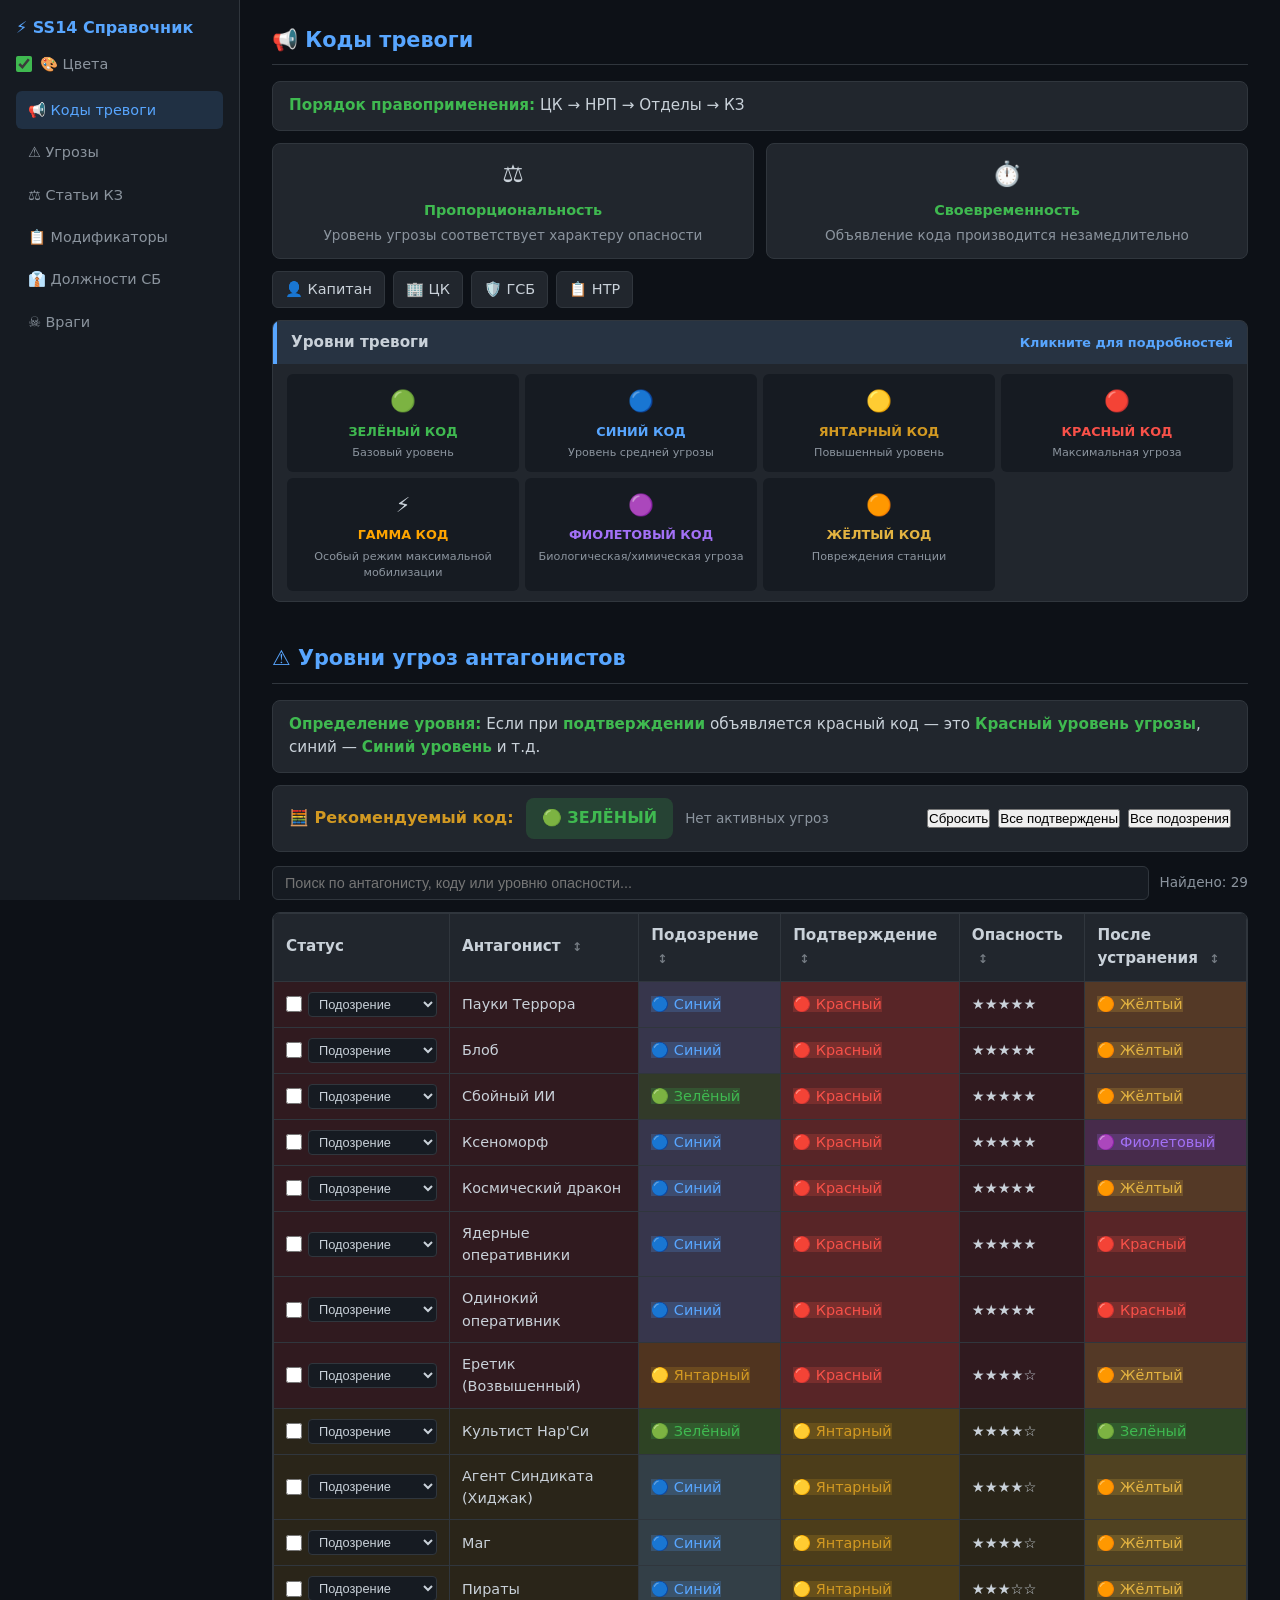
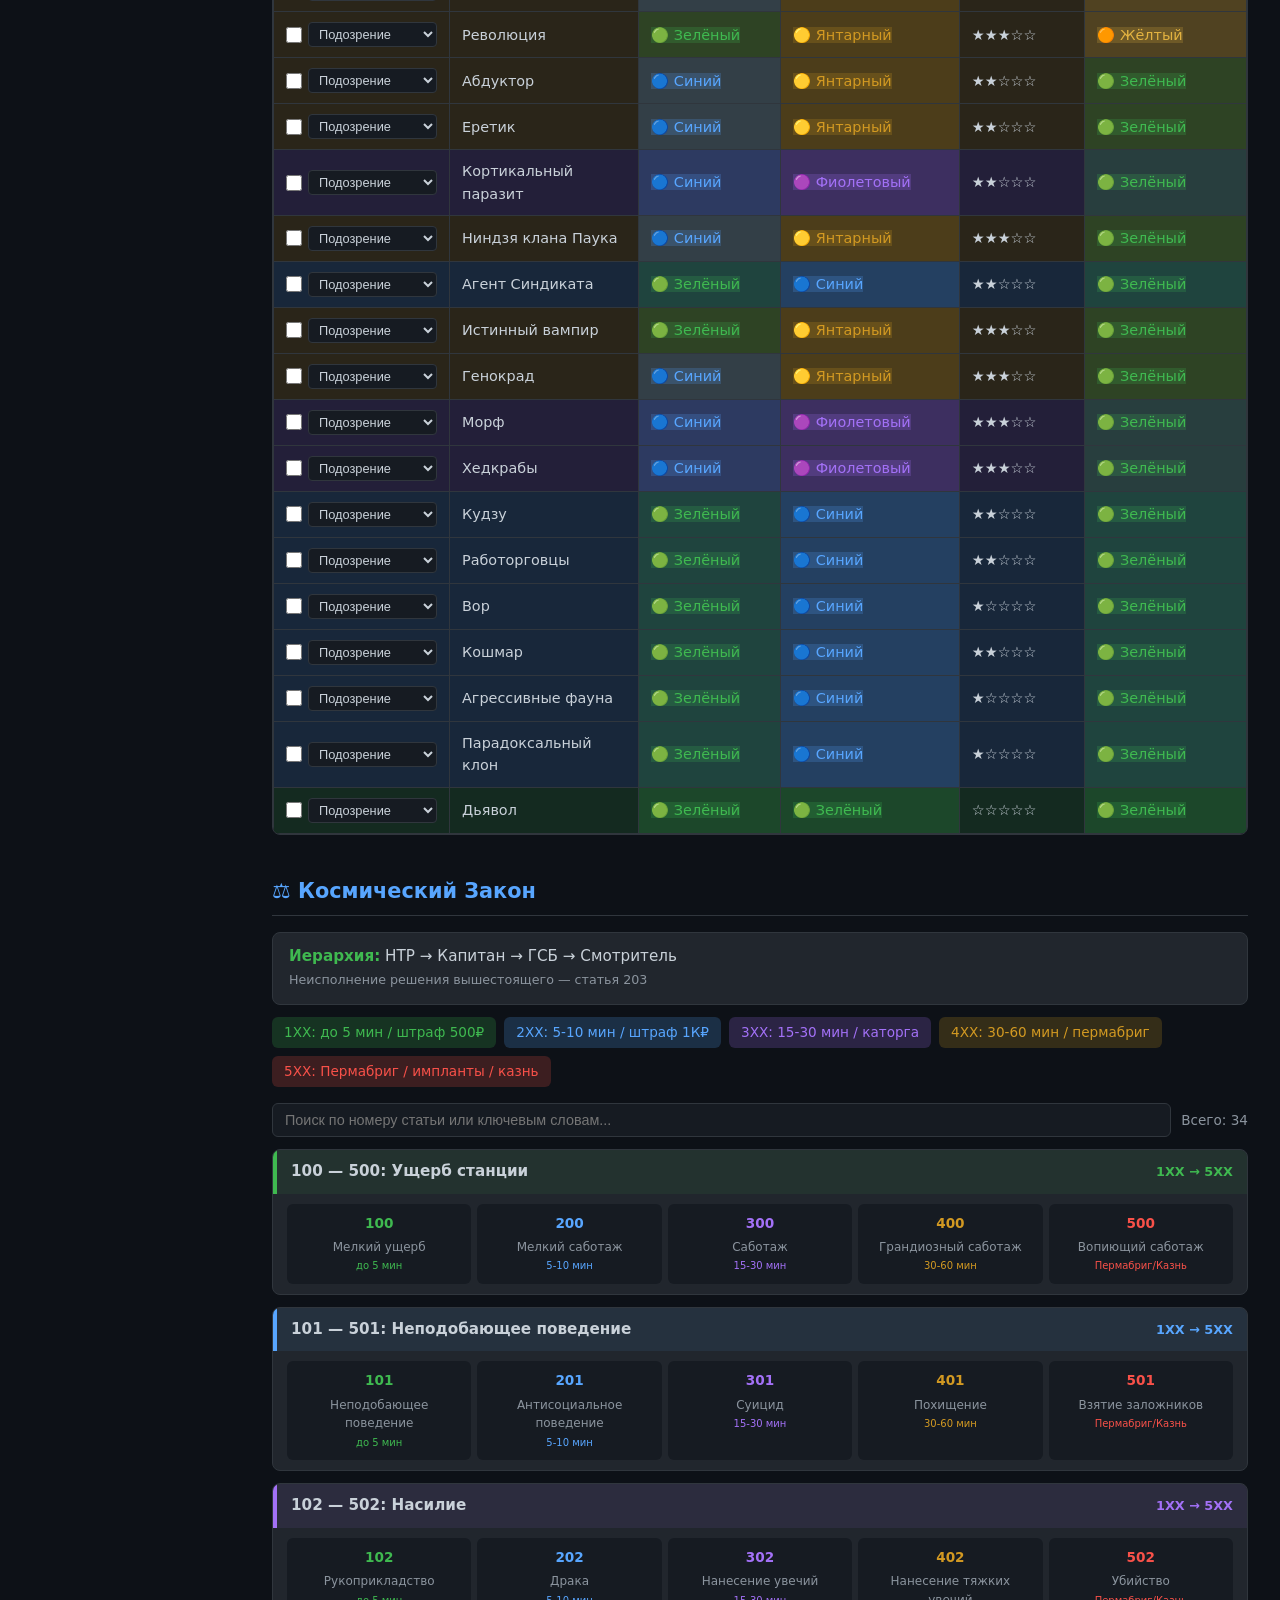
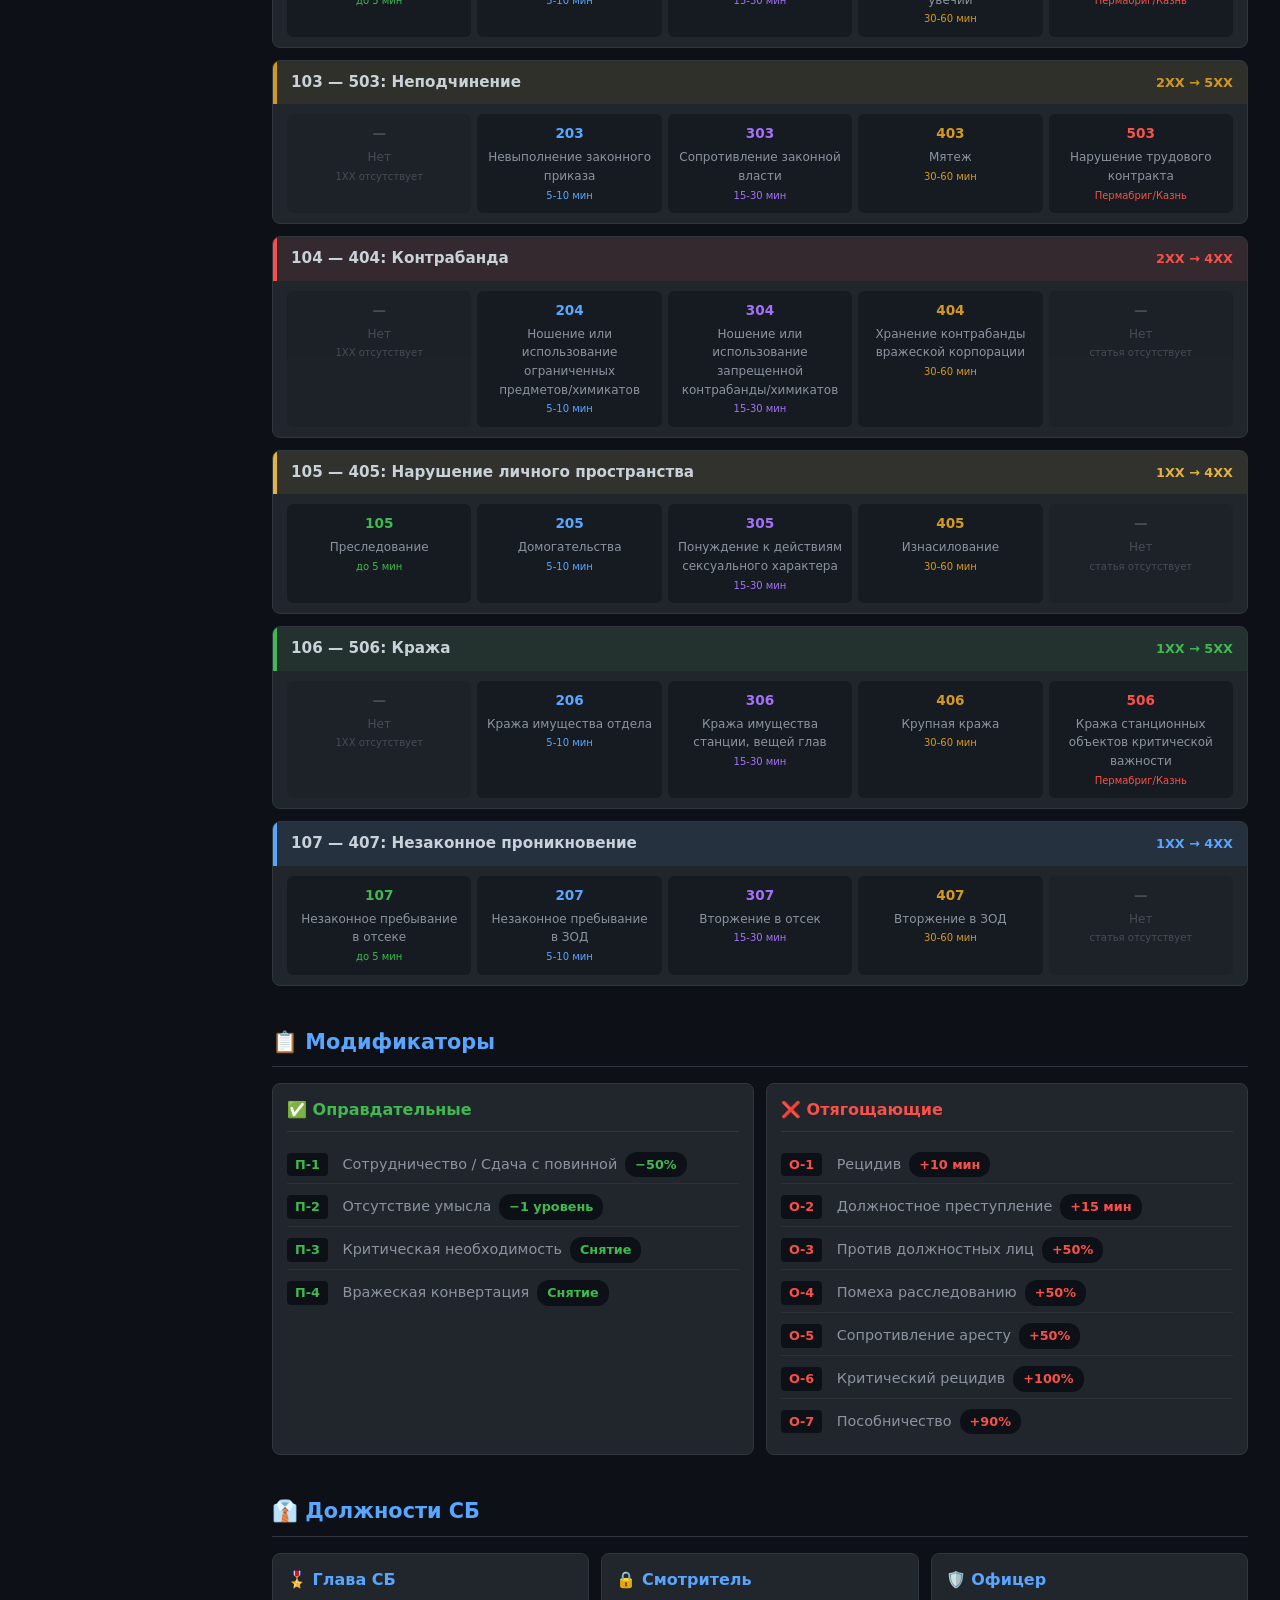
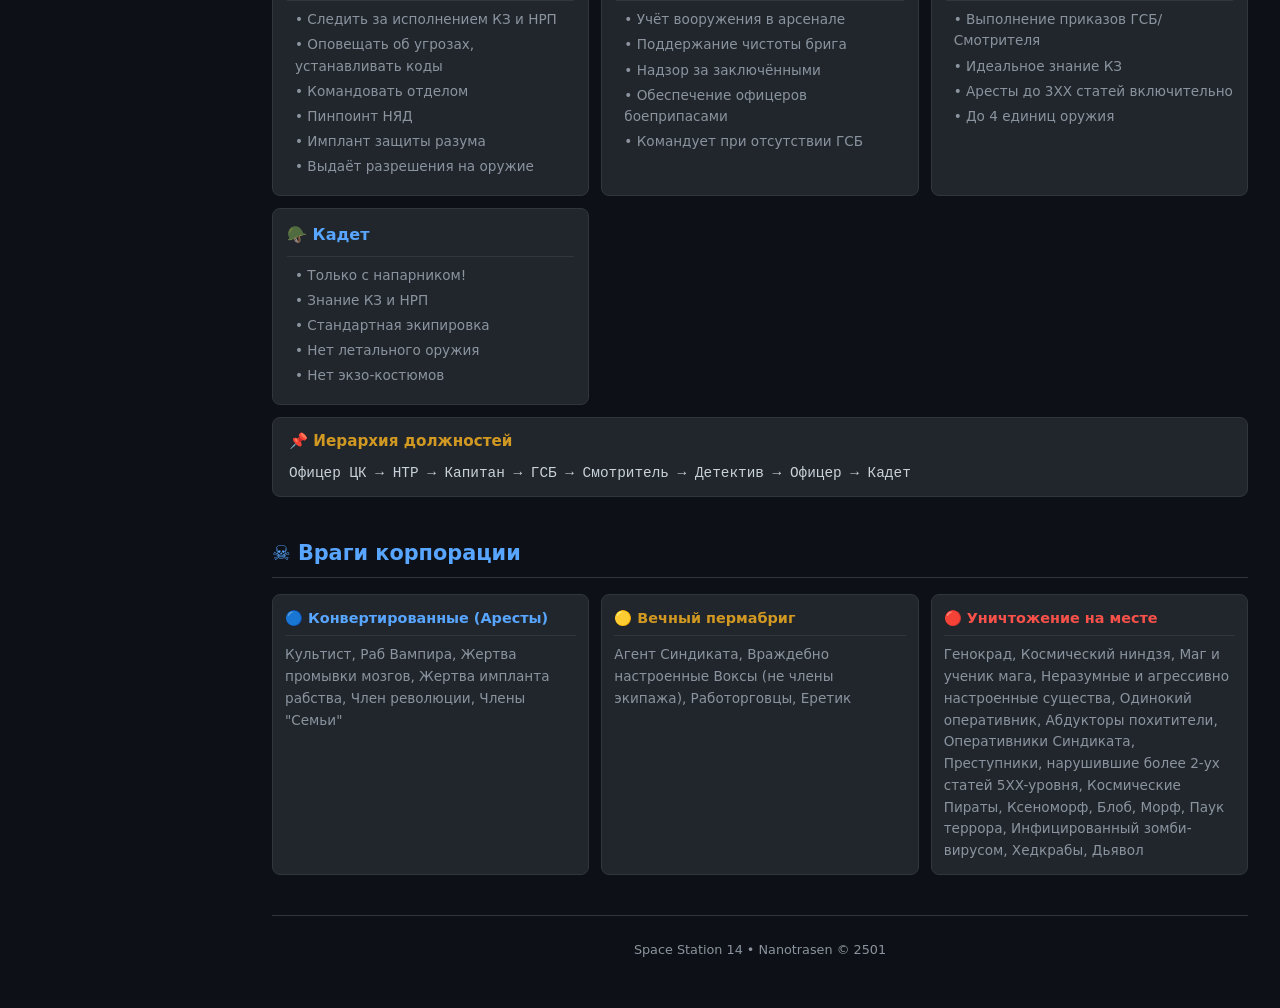
==== commit 85641e4c: "Add files via upload" ====
--- a/index.html
+++ b/index.html
@@ -46,20 +46,6 @@
 .info-row { display: flex; flex-wrap: wrap; gap: 8px; margin-top: 10px; }
 .info-item { padding: 5px 12px; background: var(--bg); border-radius: 6px; font-size: 0.85rem; }
 
-/* CODE DETAILS */
-.code-detail { background: var(--bg3); border: 1px solid var(--border); border-radius: 8px; margin-bottom: 1rem; overflow: hidden; }
-.code-detail-header { padding: 12px 16px; font-weight: 600; font-size: 1rem; border-bottom: 1px solid var(--border); }
-.code-detail-body { padding: 12px 16px; }
-.code-detail-body p { font-size: 0.9rem; color: var(--text); margin-bottom: 6px; }
-.detail-grid { display: grid; grid-template-columns: 1fr 1fr; gap: 16px; margin-top: 12px; }
-.detail-col h4 { font-size: 0.9rem; color: var(--green); margin-bottom: 8px; }
-.detail-col ul { list-style: none; }
-.detail-col li { font-size: 0.85rem; color: var(--muted); padding: 5px 0; padding-left: 16px; position: relative; }
-.detail-col li::before { content: '▹'; position: absolute; left: 0; color: var(--green); }
-.special-rules { margin-top: 12px; padding: 10px; background: rgba(248, 81, 73, 0.1); border-radius: 6px; }
-.special-rules h4 { color: var(--red); margin-bottom: 8px; font-size: 0.9rem; }
-.special-rules li { color: var(--red); }
-
 /* CODE COLORS */
 .g { background: rgba(63, 185, 80, 0.2); color: var(--green); }
 .b { background: rgba(88, 166, 255, 0.2); color: var(--blue); }
@@ -134,7 +120,7 @@
 .article-header { padding: 10px 14px; font-weight: 600; font-size: 0.95rem; display: flex; justify-content: space-between; align-items: center; }
 .article-body { padding: 10px 14px; }
 .article-grid { display: grid; grid-template-columns: repeat(5, 1fr); gap: 6px; }
-.art-card { background: var(--bg2); border-radius: 6px; padding: 8px; text-align: center; cursor: pointer; transition: transform 0.15s, background 0.15s; border: 1px solid transparent; }
+.art-card { background: var(--bg2); border-radius: 6px; padding: 8px; text-align: center; cursor: pointer; transition: transform 0.15s, background 0.15s, border-color 0.15s; border: 1px solid transparent; }
 .art-card:hover { transform: translateY(-2px); background: #1c2128; border-color: var(--border); }
 .art-card .art-num { font-weight: 700; margin-bottom: 4px; font-size: 0.85rem; }
 .art-card .art-name { font-size: 0.75rem; color: var(--muted); }
@@ -145,6 +131,8 @@
 .art-l5 .art-num { color: var(--red); }
 .art-card.hidden { display: none; }
 .art-card mark { background: rgba(88,166,255,0.3); color: #fff; border-radius: 2px; padding: 0 2px; }
+.art-card.empty { opacity: 0.35; cursor: default; }
+.art-card.empty:hover { transform: none; background: var(--bg2); border-color: transparent; }
 
 /* SEARCH */
 .search-bar { display: flex; gap: 10px; margin-bottom: 12px; flex-wrap: wrap; }
@@ -168,25 +156,27 @@
 .modal-body p { margin-bottom: 10px; }
 .modal-punishment { display: inline-block; padding: 4px 10px; border-radius: 12px; font-size: 0.85rem; font-weight: 600; margin-top: 4px; }
 
-/* THREAT CALCULATOR */
-.calc-section { background: var(--bg3); border: 1px solid var(--border); border-radius: 8px; padding: 14px; margin-bottom: 16px; }
-.calc-header { display: flex; justify-content: space-between; align-items: center; margin-bottom: 10px; }
-.calc-title { font-weight: 600; color: var(--yellow); }
-.calc-result { display: flex; gap: 12px; align-items: center; flex-wrap: wrap; }
-.calc-code { padding: 10px 18px; border-radius: 8px; font-weight: 700; font-size: 1.1rem; }
-.calc-reason { color: var(--muted); font-size: 0.9rem; max-width: 500px; }
-.calc-grid { display: grid; grid-template-columns: repeat(auto-fill, minmax(180px, 1fr)); gap: 8px; max-height: 360px; overflow-y: auto; padding-right: 4px; }
-.calc-item { display: flex; align-items: center; gap: 8px; background: var(--bg2); border-radius: 6px; padding: 8px 10px; font-size: 0.85rem; cursor: pointer; border: 1px solid transparent; transition: border-color 0.15s; }
-.calc-item:hover { border-color: var(--border); }
-.calc-item input { accent-color: var(--blue); }
-.calc-item label { flex: 1; cursor: pointer; }
-.calc-select { display: flex; align-items: center; gap: 8px; margin-left: auto; }
-.calc-select select { background: var(--bg); border: 1px solid var(--border); color: var(--text); border-radius: 4px; padding: 2px 6px; font-size: 0.8rem; }
-.calc-actions { display: flex; gap: 8px; margin-top: 12px; }
-.btn { background: var(--bg2); border: 1px solid var(--border); color: var(--text); padding: 6px 14px; border-radius: 6px; cursor: pointer; font-size: 0.85rem; }
-.btn:hover { background: var(--bg); border-color: var(--blue); }
-.btn-primary { background: rgba(88,166,255,0.15); border-color: var(--blue); color: var(--blue); }
-.btn-primary:hover { background: rgba(88,166,255,0.25); }
+/* CODE CARDS (compact like articles) */
+.code-sections { display: flex; flex-direction: column; gap: 12px; }
+.code-section { background: var(--bg3); border: 1px solid var(--border); border-radius: 8px; overflow: hidden; }
+.code-section-header { padding: 10px 14px; font-weight: 600; font-size: 0.95rem; display: flex; justify-content: space-between; align-items: center; }
+.code-grid { display: grid; grid-template-columns: repeat(4, 1fr); gap: 6px; padding: 10px 14px; }
+.code-card { background: var(--bg2); border-radius: 6px; padding: 10px; text-align: center; cursor: pointer; transition: transform 0.15s, background 0.15s, border-color 0.15s; border: 1px solid transparent; }
+.code-card:hover { transform: translateY(-2px); background: #1c2128; border-color: var(--border); }
+.code-card .code-icon { font-size: 1.3rem; margin-bottom: 4px; }
+.code-card .code-name { font-size: 0.8rem; font-weight: 600; margin-bottom: 4px; }
+.code-card .code-desc { font-size: 0.7rem; color: var(--muted); line-height: 1.4; }
+
+/* THREAT TABLE CALCULATOR */
+.threat-calc { display: flex; gap: 12px; align-items: center; flex-wrap: wrap; margin-bottom: 14px; background: var(--bg3); border: 1px solid var(--border); border-radius: 8px; padding: 12px 16px; }
+.threat-calc-title { font-weight: 600; color: var(--yellow); }
+.threat-calc-code { padding: 8px 16px; border-radius: 8px; font-weight: 700; font-size: 1rem; }
+.threat-calc-reason { color: var(--muted); font-size: 0.85rem; flex: 1; }
+.threat-calc-actions { display: flex; gap: 8px; }
+.threat-select { display: flex; align-items: center; gap: 6px; }
+.threat-select select { background: var(--bg2); border: 1px solid var(--border); color: var(--text); border-radius: 4px; padding: 3px 6px; font-size: 0.8rem; }
+.threat-select input[type="checkbox"] { accent-color: var(--blue); width: 16px; height: 16px; cursor: pointer; }
+.threat-select label { cursor: pointer; font-size: 0.8rem; }
 
 /* PRINCIPLES & AUTHORITY */
 .principles { display: flex; gap: 12px; margin-bottom: 12px; }
@@ -211,10 +201,11 @@
   .content { margin-left: 0; padding: 1rem; }
   .mods { grid-template-columns: 1fr; }
   .enemies { grid-template-columns: 1fr; }
-  .detail-grid { grid-template-columns: 1fr; }
   .principles { flex-direction: column; }
   .article-grid { grid-template-columns: repeat(2, 1fr); }
-  .calc-grid { grid-template-columns: 1fr; }
+  .code-grid { grid-template-columns: repeat(2, 1fr); }
+  .threat-calc { flex-direction: column; align-items: flex-start; }
+  .threat-calc-actions { width: 100%; }
 }
 
 /* SCROLLBAR */
@@ -226,7 +217,6 @@
 /* Utility */
 .text-muted { color: var(--muted); }
 .text-center { text-align: center; }
-.mb-0 { margin-bottom: 0; }
 .highlight { background: rgba(88,166,255,0.25); color: #fff; border-radius: 2px; padding: 0 2px; }
 </style>
 </head>
@@ -243,7 +233,6 @@
   <nav class="nav">
     <a href="#codes">📢 Коды тревоги</a>
     <a href="#threats">⚠️ Угрозы</a>
-    <a href="#calculator">🧮 Калькулятор угроз</a>
     <a href="#articles">⚖️ Статьи КЗ</a>
     <a href="#modifiers">📋 Модификаторы</a>
     <a href="#roles">👔 Должности СБ</a>
@@ -273,8 +262,7 @@
     <div class="auth-item">📋 НТР</div>
   </div>
 
-  <!-- Codes will be generated by JS -->
-  <div id="codesContainer"></div>
+  <div class="code-sections" id="codesContainer"></div>
 </section>
 
 <!-- ===== ТАБЛИЦА УГРОЗ ===== -->
@@ -285,6 +273,17 @@
     <strong>Определение уровня:</strong> Если при <strong>подтверждении</strong> объявляется красный код — это <strong>Красный уровень угрозы</strong>, синий — <strong>Синий уровень</strong> и т.д.
   </div>
 
+  <div class="threat-calc">
+    <div class="threat-calc-title">🧮 Рекомендуемый код:</div>
+    <div class="threat-calc-code g" id="calcCode">🟢 ЗЕЛЁНЫЙ</div>
+    <div class="threat-calc-reason" id="calcReason">Нет активных угроз</div>
+    <div class="threat-calc-actions">
+      <button class="btn" onclick="resetCalculator()">Сбросить</button>
+      <button class="btn btn-primary" onclick="setAllConfirmed()">Все подтверждены</button>
+      <button class="btn" onclick="setAllSuspicion()">Все подозрения</button>
+    </div>
+  </div>
+
   <div class="search-bar">
     <input type="text" id="threatSearch" placeholder="Поиск по антагонисту, коду или уровню опасности..." oninput="filterThreats()">
     <div class="search-count" id="threatCount">Всего: 0</div>
@@ -293,6 +292,7 @@
   <div class="wrap">
     <table id="threatTable">
       <thead><tr>
+        <th>Статус</th>
         <th onclick="sortThreats('name')">Антагонист <span class="sort-icon">↕</span></th>
         <th onclick="sortThreats('suspicion')">Подозрение <span class="sort-icon">↕</span></th>
         <th onclick="sortThreats('confirmation')">Подтверждение <span class="sort-icon">↕</span></th>
@@ -301,33 +301,6 @@
       </tr></thead>
       <tbody id="threatBody"></tbody>
     </table>
-  </div>
-</section>
-
-<!-- ===== КАЛЬКУЛЯТОР УГРОЗ ===== -->
-<section id="calculator" class="section">
-  <h2>🧮 Калькулятор уровня угрозы</h2>
-
-  <div class="info-box">
-    <strong>Как пользоваться:</strong> отметьте активных антагонистов и их статус (подозрение / подтверждение). Калькулятор покажет, какой код необходимо вводить согласно НРП.
-  </div>
-
-  <div class="calc-section">
-    <div class="calc-header">
-      <div class="calc-title">Выберите угрозы на станции</div>
-      <div class="calc-result">
-        <div class="calc-code g" id="calcCode">🟢 ЗЕЛЁНЫЙ</div>
-        <div class="calc-reason" id="calcReason">Нет активных угроз</div>
-      </div>
-    </div>
-
-    <div class="calc-grid" id="calcGrid"></div>
-
-    <div class="calc-actions">
-      <button class="btn" onclick="resetCalculator()">Сбросить</button>
-      <button class="btn btn-primary" onclick="setAllConfirmed()">Все подтверждены</button>
-      <button class="btn" onclick="setAllSuspicion()">Все подозрения</button>
-    </div>
   </div>
 </section>
 
@@ -421,32 +394,31 @@
 };
 
 const codePriority = { green: 1, blue: 2, yellow: 3, violet: 3, amber: 4, red: 5, gamma: 6 };
-const codeOrder = ['green', 'blue', 'yellow', 'violet', 'amber', 'red', 'gamma'];
 
 const codesData = [
   {
-    key: 'green', title: 'ЗЕЛЁНЫЙ КОД — Базовый уровень',
+    key: 'green', title: 'ЗЕЛЁНЫЙ КОД', short: 'Базовый уровень',
     desc: 'Все особые положения аннулированы. У командования нет сведений о наличии угрозы. Все стандартные процедуры соблюдаются в полном объёме.',
     sb: ['Основное вооружение скрыто', 'Разрешена выдача станнеров', 'Огнестрельное только с нелетальными', 'Задержание при непосредственном наблюдении', 'Требуется санкция для задержаний', 'Запрещены обыски без письменного разрешения'],
     crew: ['Свободное перемещение по допуску', 'Рекомендовано: режим "Координаты"', 'Запрещено: разглашение конфиденциальной информации', 'ЗОДы закрыты при обоснованной причине', 'Хранилище открывается при необходимости'],
     auth: ['Капитан', 'ЦК']
   },
   {
-    key: 'blue', title: 'СИНИЙ КОД — Уровень средней угрозы',
+    key: 'blue', title: 'СИНИЙ КОД', short: 'Уровень средней угрозы',
     desc: 'Командование получило данные о враждебной активности. Положение упрощает процедуры и оперативно-следственные мероприятия.',
     sb: ['Разрешено нелетальное вооружение', 'Летальное — с санкции ГСБ', 'Открытое ношение оружия допускается', 'Санкция не требуется при основаниях', 'Усиленный контроль доступа', 'Проверка всех входящих/выходящих', 'Усиленный режим охраны критических систем'],
     crew: ['Ограничение свободного перемещения', 'Соблюдение уровней допуска', 'Обязательная идентификация на КПП', 'Следовать указаниям СБ', 'Включить режим "Координаты"', 'Избегать скоплений экипажа', 'ЗОДы закрываются на контроль'],
     auth: ['Капитан', 'ЦК', 'ГСБ']
   },
   {
-    key: 'amber', title: 'ЯНТАРНЫЙ КОД — Повышенный уровень',
+    key: 'amber', title: 'ЯНТАРНЫЙ КОД', short: 'Повышенный уровень',
     desc: 'Значительные враждебные угрозы. Сотрудники СБ следуют процедурам усиления. Авторизованный персонал обязан выполнять инструкции СБ.',
     sb: ['Разрешено летальное вооружение из арсенала', 'Ограничения на ношение оружия сняты', 'Обязательное ношение защитного снаряжения', 'Право на проведение специальных операций', 'Усиленный контроль всех зон', 'Обыски без санкции', 'Полная проверка всех помещений'],
     crew: ['Строгий контроль перемещений', 'Обязательная идентификация на КПП', 'Запрет нахождения в запретных зонах', 'Следовать указаниям СБ', 'Включить режим "Координаты"', 'Избегать скопления экипажа', 'Готовность к эвакуации'],
     auth: ['Капитан', 'ЦК', 'ГСБ']
   },
   {
-    key: 'red', title: 'КРАСНЫЙ КОД — Максимальная угроза',
+    key: 'red', title: 'КРАСНЫЙ КОД', short: 'Максимальная угроза',
     desc: 'Начало военной операции. Применение летальной силы. Любой сотрудник обязан подчиняться приказам СБ.',
     condition: 'Присутствие 3+ угроз Янтарного уровня или угроза, граничащая с полным уничтожением.',
     sb: ['Любое вооружение из арсенала', 'Обязательное ношение полного комплекта защиты', 'Сила без предупреждения', 'Специальные операции в приоритетном порядке', 'Проникновение в любые зоны', 'Любые средства подавления', 'Полный локдаун всех зон', 'Блокировка всех выходов и входов'],
@@ -455,7 +427,7 @@
     special: ['Приоритет всех ресурсов на устранение угрозы', 'Все решения принимаются только командованием', 'Отказ от приказов карается по максимально строгому регламенту']
   },
   {
-    key: 'gamma', title: 'ГАММА КОД — Особый режим максимальной мобилизации',
+    key: 'gamma', title: 'ГАММА КОД', short: 'Особый режим максимальной мобилизации',
     desc: 'Станция под серьёзной угрозой. ЦК проводит значительное усиление СБ. Неограниченные превентивные меры.',
     condition: 'Только по решению ЦК при крупных угрозах и невозможности эвакуации.',
     sb: ['Любое вооружение на станции', 'Полный комплект защиты', 'Любые спецсредства', 'Мобилизация всех сил СБ', 'Полная изоляция критических зон', 'Проникновение в любые помещения', 'Приоритетное использование ресурсов'],
@@ -464,14 +436,14 @@
     special: ['Содержание под стражей допускается без процессуальных формальностей']
   },
   {
-    key: 'violet', title: 'ФИОЛЕТОВЫЙ КОД — Биологическая/химическая угроза',
+    key: 'violet', title: 'ФИОЛЕТОВЫЙ КОД', short: 'Биологическая/химическая угроза',
     desc: 'Угроза локализованной эпидемической вспышки. Объявлен карантин. Персонал выполняет инструкции медотдела.',
     sb: ['Обязательные средства химзащиты', 'Выдача средств защиты и костюмов', 'Разрешено летальное вооружение', 'Организация карантинных зон', 'Изоляция заражённых участков', 'Контроль распространения заражения'],
     crew: ['Немедленное надевание средств защиты', 'Соблюдение карантинного режима', 'Выполнение указаний СБ', 'Запрещено: снятие средств защиты', 'Запрещено: контакт с заражёнными зонами', 'Полная изоляция заражённых зон'],
     auth: ['Капитан', 'ЦК', 'Главный врач']
   },
   {
-    key: 'yellow', title: 'ЖЁЛТЫЙ КОД — Повреждения станции',
+    key: 'yellow', title: 'ЖЁЛТЫЙ КОД', short: 'Повреждения станции',
     desc: 'Серьёзная угроза для технического функционирования объекта. Персонал выполняет инструкции инженерного персонала.',
     sb: ['Разрешено нелетальное вооружение', 'Обязательное ношение защитного снаряжения', 'Усиленный контроль критических зон', 'Организация дополнительных постов наблюдения', 'Профилактические проверки', 'Мониторинг коммуникаций'],
     crew: ['Ограничение доступа в некоторые зоны', 'Обязательная идентификация при проходе', 'Поддержание повышенной бдительности', 'Информирование СБ о подозрительных действиях', 'Готовность к повышению уровня угрозы', 'Включение "Маячка Слежения"'],
@@ -513,7 +485,7 @@
 
 const lawCategories = [
   {
-    title: '100 — 500: Ущерб станции', range: '1XX → 5XX', color: '#3fb950',
+    title: '100 — 500: Ущерб станции', range: '1XX → 5XX', color: '#3fb950', shift: 0,
     articles: [
       { num: 100, name: 'Мелкий ущерб', level: 1, punishment: 'до 5 мин',
         desc: 'Нанесение ущерба имуществу другого лица, либо повреждение имущества корпорации в степени, когда его целостность еще может быть восстановлена ремонтом.',
@@ -533,7 +505,7 @@
     ]
   },
   {
-    title: '101 — 501: Неподобающее поведение', range: '1XX → 5XX', color: '#58a6ff',
+    title: '101 — 501: Неподобающее поведение', range: '1XX → 5XX', color: '#58a6ff', shift: 0,
     articles: [
       { num: 101, name: 'Неподобающее поведение', level: 1, punishment: 'до 5 мин',
         desc: 'Поведение, направленное на нарушение общественного правопорядка или комфорта других лиц. Бессмысленные или оскорбительные высказывания в сторону других членов экипажа.',
@@ -553,7 +525,7 @@
     ]
   },
   {
-    title: '102 — 502: Насилие', range: '1XX → 5XX', color: '#a371f7',
+    title: '102 — 502: Насилие', range: '1XX → 5XX', color: '#a371f7', shift: 0,
     articles: [
       { num: 102, name: 'Рукоприкладство', level: 1, punishment: 'до 5 мин',
         desc: 'Незначительное применение силы в отношении другого лица.',
@@ -573,7 +545,7 @@
     ]
   },
   {
-    title: '103 — 503: Неподчинение', range: '2XX → 5XX', color: '#d29922',
+    title: '103 — 503: Неподчинение', range: '2XX → 5XX', color: '#d29922', shift: 1,
     articles: [
       { num: 203, name: 'Невыполнение законного приказа', level: 2, punishment: '5-10 мин',
         desc: 'Игнорирование и/или неповиновение законному приказу, полученного от прямого Руководителя, Главы Персонала, Капитана, ЦК или СБ.',
@@ -590,7 +562,7 @@
     ]
   },
   {
-    title: '104 — 404: Контрабанда', range: '2XX → 4XX', color: '#f85149',
+    title: '104 — 404: Контрабанда', range: '2XX → 4XX', color: '#f85149', shift: 1,
     articles: [
       { num: 204, name: 'Ношение или использование ограниченных предметов/химикатов', level: 2, punishment: '5-10 мин',
         desc: 'Ношение, использование, хранение и передача/продажа ограниченных контрабандных предметов и веществ.',
@@ -604,7 +576,7 @@
     ]
   },
   {
-    title: '105 — 405: Нарушение личного пространства', range: '1XX → 4XX', color: '#e3b341',
+    title: '105 — 405: Нарушение личного пространства', range: '1XX → 4XX', color: '#e3b341', shift: 0,
     articles: [
       { num: 105, name: 'Преследование', level: 1, punishment: 'до 5 мин',
         desc: 'Поддержание нежеланного физического, психологического и просто контакта с другими членами экипажа.',
@@ -621,7 +593,7 @@
     ]
   },
   {
-    title: '106 — 506: Кража', range: '1XX → 5XX', color: '#3fb950',
+    title: '106 — 506: Кража', range: '1XX → 5XX', color: '#3fb950', shift: 1,
     articles: [
       { num: 206, name: 'Кража имущества отдела', level: 2, punishment: '5-10 мин',
         desc: 'Присвоение предметов отдела без разрешения или личных предметов члена экипажа, а также вымогательство денежных средств.',
@@ -638,7 +610,7 @@
     ]
   },
   {
-    title: '107 — 407: Незаконное проникновение', range: '1XX → 4XX', color: '#58a6ff',
+    title: '107 — 407: Незаконное проникновение', range: '1XX → 4XX', color: '#58a6ff', shift: 0,
     articles: [
       { num: 107, name: 'Незаконное пребывание в отсеке', level: 1, punishment: 'до 5 мин',
         desc: 'Неавторизованное нахождение в отсеке.',
@@ -691,24 +663,48 @@
 
 function renderCodes() {
   const container = document.getElementById('codesContainer');
-  container.innerHTML = codesData.map(code => {
-    const cl = codeLevels[code.key];
-    let html = `<div class="code-detail">
-      <div class="code-detail-header ${cl.color}">${cl.icon} ${code.title}</div>
-      <div class="code-detail-body">
-        <p>${code.desc}</p>`;
-    if (code.condition) html += `<p style="font-size:0.85rem;color:#f85149;margin-bottom:10px;"><strong>Условие:</strong> ${code.condition}</p>`;
-    html += `<div class="detail-grid">
-      <div class="detail-col"><h4>Регламент СБ</h4><ul>${code.sb.map(i => `<li>${i}</li>`).join('')}</ul></div>
-      <div class="detail-col"><h4>Регламент экипажа</h4><ul>${code.crew.map(i => `<li>${i}</li>`).join('')}</ul></div>
-    </div>`;
-    if (code.special) {
-      html += `<div class="special-rules"><h4>Особые положения</h4><ul>${code.special.map(i => `<li>${i}</li>`).join('')}</ul></div>`;
-    }
-    html += `<p style="margin-top:12px;font-size:0.85rem;color:#8b949e;"><strong>Право объявления:</strong> ${code.auth.join(' • ')}</p>`;
-    html += `</div></div>`;
-    return html;
-  }).join('');
+  container.innerHTML = `
+    <div class="code-section">
+      <div class="code-section-header" style="background:rgba(88,166,255,0.1);border-left:4px solid var(--blue);">
+        <span>Уровни тревоги</span>
+        <span style="font-size:0.8rem;color:var(--blue);">Кликните для подробностей</span>
+      </div>
+      <div class="code-grid">
+        ${codesData.map((code, idx) => `
+          <div class="code-card" onclick="openCode(${idx})" title="${code.desc}">
+            <div class="code-icon">${codeLevels[code.key].icon}</div>
+            <div class="code-name" style="color:${getCodeColor(code.key)}">${code.title}</div>
+            <div class="code-desc">${code.short}</div>
+          </div>
+        `).join('')}
+      </div>
+    </div>
+  `;
+}
+
+function getCodeColor(key) {
+  const map = { green: '#3fb950', blue: '#58a6ff', amber: '#d29922', red: '#f85149', gamma: '#ffa500', violet: '#a371f7', yellow: '#e3b341' };
+  return map[key];
+}
+
+function openCode(idx) {
+  const code = codesData[idx];
+  const cl = codeLevels[code.key];
+  document.getElementById('modalTitle').innerHTML = `${cl.icon} ${code.title}`;
+  document.getElementById('modalHeader').style.borderLeft = `4px solid ${getCodeColor(code.key)}`;
+  let body = `<p><strong>${code.short}</strong>. ${code.desc}</p>`;
+  if (code.condition) body += `<p style="color:#f85149"><strong>Условие:</strong> ${code.condition}</p>`;
+  body += `<div style="display:grid;grid-template-columns:1fr 1fr;gap:16px;margin-top:12px">
+    <div><h4>Регламент СБ</h4><ul>${code.sb.map(i => `<li>${i}</li>`).join('')}</ul></div>
+    <div><h4>Регламент экипажа</h4><ul>${code.crew.map(i => `<li>${i}</li>`).join('')}</ul></div>
+  </div>`;
+  if (code.special) {
+    body += `<div style="margin-top:12px;padding:10px;background:rgba(248,81,73,0.1);border-radius:6px"><h4 style="color:#f85149">Особые положения</h4><ul>${code.special.map(i => `<li style="color:#f85149">${i}</li>`).join('')}</ul></div>`;
+  }
+  body += `<p style="margin-top:12px;font-size:0.85rem;color:#8b949e"><strong>Право объявления:</strong> ${code.auth.join(' • ')}</p>`;
+  document.getElementById('modalBody').innerHTML = body;
+  document.getElementById('modalBackdrop').classList.add('open');
+  document.body.style.overflow = 'hidden';
 }
 
 function getThreatClass(key) {
@@ -752,26 +748,38 @@
 
   document.getElementById('threatCount').textContent = `Найдено: ${data.length}`;
 
-  tbody.innerHTML = data.map(t => `
+  tbody.innerHTML = data.map((t, idx) => {
+    const originalIdx = threatsData.indexOf(t);
+    return `
     <tr class="${getThreatClass(t.confirmation)}">
+      <td>
+        <div class="threat-select">
+          <input type="checkbox" id="calc-${originalIdx}" onchange="updateCalculator()">
+          <select id="calc-status-${originalIdx}" onchange="updateCalculator()">
+            <option value="suspicion">Подозрение</option>
+            <option value="confirmation">Подтверждение</option>
+          </select>
+        </div>
+      </td>
       <td>${t.name}</td>
-      <td class="b">${getCodeBadge(t.suspicion)}</td>
-      <td class="r">${getCodeBadge(t.confirmation)}</td>
+      <td class="${codeLevels[t.suspicion].color}">${getCodeBadge(t.suspicion)}</td>
+      <td class="${codeLevels[t.confirmation].color}">${getCodeBadge(t.confirmation)}</td>
       <td>${'★'.repeat(t.danger)}${'☆'.repeat(5 - t.danger)}</td>
-      <td class="a">${getCodeBadge(t.after)}</td>
+      <td class="${codeLevels[t.after].color}">${getCodeBadge(t.after)}</td>
     </tr>
-  `).join('') || `<tr><td colspan="5" class="text-center text-muted">Ничего не найдено</td></tr>`;
+  `}).join('') || `<tr><td colspan="6" class="text-center text-muted">Ничего не найдено</td></tr>`;
 
   // Update sort icons
   document.querySelectorAll('#threatTable th').forEach(th => th.classList.remove('active-sort'));
   if (threatSort.field) {
-    const map = { name: 0, suspicion: 1, confirmation: 2, danger: 3, after: 4 };
+    const map = { name: 1, suspicion: 2, confirmation: 3, danger: 4, after: 5 };
     const th = document.querySelectorAll('#threatTable th')[map[threatSort.field]];
     if (th) {
       th.classList.add('active-sort');
       th.querySelector('.sort-icon').textContent = threatSort.dir === 1 ? '↑' : '↓';
     }
   }
+  updateCalculator();
 }
 
 function getDangerText(danger) {
@@ -786,22 +794,6 @@
 }
 
 function filterThreats() { renderThreats(); }
-
-function renderCalculator() {
-  const grid = document.getElementById('calcGrid');
-  grid.innerHTML = threatsData.map((t, i) => `
-    <div class="calc-item" data-index="${i}">
-      <input type="checkbox" id="calc-${i}" onchange="updateCalculator()">
-      <label for="calc-${i}">${t.name}</label>
-      <div class="calc-select">
-        <select id="calc-status-${i}" onchange="updateCalculator()">
-          <option value="suspicion">Подозрение</option>
-          <option value="confirmation">Подтверждение</option>
-        </select>
-      </div>
-    </div>
-  `).join('');
-}
 
 function updateCalculator() {
   const selected = [];
@@ -818,18 +810,14 @@
     return;
   }
 
-  // If any confirmed red or gamma-level, use red. Otherwise use highest confirmation code.
   let highestCode = 'green';
   let reasons = [];
-  let amberCount = 0;
 
   selected.forEach(s => {
     const code = s.status === 'confirmation' ? s.confirmation : s.suspicion;
     if (codePriority[code] > codePriority[highestCode]) highestCode = code;
-    if (code === 'amber' || code === 'red') amberCount++;
   });
 
-  // Red escalation: 3+ amber/red confirmed threats
   const confirmedAmberRed = selected.filter(s => s.status === 'confirmation' && (s.confirmation === 'amber' || s.confirmation === 'red')).length;
   if (confirmedAmberRed >= 3) {
     highestCode = 'red';
@@ -842,16 +830,13 @@
     reasons.push(`${s.name} — ${label} (${codeLevels[code].name})`);
   });
 
-  const cl = codeLevels[highestCode];
-  document.getElementById('calcCode').className = `calc-code ${cl.color}`;
-  document.getElementById('calcCode').textContent = `${cl.icon} ${cl.name.toUpperCase()} КОД`;
-  document.getElementById('calcReason').textContent = reasons.join(' • ');
+  setCalcResult(highestCode, reasons.join(' • '));
 }
 
 function setCalcResult(code, reason) {
   const cl = codeLevels[code];
-  document.getElementById('calcCode').className = `calc-code ${cl.color}`;
-  document.getElementById('calcCode').textContent = `${cl.icon} ${cl.name.toUpperCase()} КОД`;
+  document.getElementById('calcCode').className = `threat-calc-code ${cl.color}`;
+  document.getElementById('calcCode').textContent = `${cl.icon} ${cl.name.toUpperCase()}`;
   document.getElementById('calcReason').textContent = reason;
 }
 
@@ -881,25 +866,37 @@
 
 function renderArticles() {
   const container = document.getElementById('articleContainer');
-  container.innerHTML = lawCategories.map(cat => `
+  container.innerHTML = lawCategories.map(cat => {
+    const cards = [];
+    // Add empty placeholder for shift
+    for (let i = 0; i < cat.shift; i++) {
+      cards.push(`<div class="art-card empty"><div class="art-num" style="color:#8b949e">—</div><div class="art-name">Нет<br><small style="color:#8b949e">1XX отсутствует</small></div></div>`);
+    }
+    cat.articles.forEach(a => {
+      cards.push(`
+        <div class="art-card art-l${a.level}" data-num="${a.num}" data-name="${a.name.toLowerCase()}" data-desc="${(a.desc + ' ' + a.items.join(' ')).toLowerCase()}" onclick="openArticle(${a.num})">
+          <div class="art-num">${a.num}</div>
+          <div class="art-name">${a.name}<br><small style="color:${getLevelColor(a.level)}">${a.punishment}</small></div>
+        </div>
+      `);
+    });
+    // Fill remaining slots up to 5
+    while (cards.length < 5) {
+      cards.push(`<div class="art-card empty"><div class="art-num" style="color:#8b949e">—</div><div class="art-name">Нет<br><small style="color:#8b949e">статья отсутствует</small></div></div>`);
+    }
+
+    return `
     <div class="article-section" data-category="${cat.title}">
       <div class="article-header" style="background:${cat.color}15;border-left:4px solid ${cat.color};">
         <span>${cat.title}</span>
         <span style="font-size:0.8rem;color:${cat.color};">${cat.range}</span>
       </div>
       <div class="article-body">
-        <div class="article-grid">
-          ${cat.articles.map(a => `
-            <div class="art-card art-l${a.level}" data-num="${a.num}" data-name="${a.name.toLowerCase()}" data-desc="${(a.desc + ' ' + a.items.join(' ')).toLowerCase()}" onclick="openArticle(${a.num})">
-              <div class="art-num">${a.num}</div>
-              <div class="art-name">${a.name}<br><small style="color:${getLevelColor(a.level)}">${a.punishment}</small></div>
-            </div>
-          `).join('')}
-          ${cat.articles.length < 5 ? '<div class="art-card" style="opacity:0.4"><div class="art-num">—</div><div class="art-name">Нет<br><small>статья отсутствует</small></div></div>'.repeat(5 - cat.articles.length) : ''}
-        </div>
+        <div class="article-grid">${cards.join('')}</div>
       </div>
     </div>
-  `).join('');
+    `;
+  }).join('');
   document.getElementById('articleCount').textContent = `Всего: ${lawCategories.reduce((s, c) => s + c.articles.length, 0)}`;
 }
 
@@ -951,9 +948,7 @@
   const article = lawCategories.flatMap(c => c.articles).find(a => a.num === num);
   if (!article) return;
 
-  const cl = codeLevels[Object.keys(codeLevels)[0]]; // placeholder
-  const colorClass = `art-l${article.level}`;
-  document.getElementById('modalTitle').innerHTML = `<span class="art-num ${colorClass.replace('art-l','')}" style="color:${getLevelColor(article.level)}">${article.num}</span> ${article.name}`;
+  document.getElementById('modalTitle').innerHTML = `<span style="color:${getLevelColor(article.level)};font-weight:700">${article.num}</span> ${article.name}`;
   document.getElementById('modalHeader').style.borderLeft = `4px solid ${getLevelColor(article.level)}`;
 
   let body = `<p><strong>Описание:</strong> ${article.desc}</p>`;
@@ -967,12 +962,6 @@
 function getLevelColorClass(level) {
   const map = { 1: 'g', 2: 'b', 3: 'a', 4: 'y', 5: 'r' };
   return map[level] || '';
-}
-
-function closeModal(e) {
-  if (e && e.target !== e.currentTarget && e.target.closest('.modal')) return;
-  document.getElementById('modalBackdrop').classList.remove('open');
-  document.body.style.overflow = '';
 }
 
 function renderModifiers() {
@@ -1014,14 +1003,12 @@
   window.scrollTo({ top: 0, behavior: 'smooth' });
 }
 
-// Load saved state
 if (localStorage.getItem('colors') === 'off') {
   document.body.classList.add('off');
   document.getElementById('colorToggle').checked = false;
 }
 
-// Smooth scroll + active nav
-const sections = ['codes', 'threats', 'calculator', 'articles', 'modifiers', 'roles', 'enemies'];
+const sections = ['codes', 'threats', 'articles', 'modifiers', 'roles', 'enemies'];
 function updateActiveNav() {
   const scroll = window.scrollY + 120;
   let active = 'codes';
@@ -1056,9 +1043,14 @@
   if (e.key === 'Escape') closeModal();
 });
 
+function closeModal(e) {
+  if (e && e.target !== e.currentTarget && e.target.closest('.modal')) return;
+  document.getElementById('modalBackdrop').classList.remove('open');
+  document.body.style.overflow = '';
+}
+
 renderCodes();
 renderThreats();
-renderCalculator();
 renderArticles();
 renderModifiers();
 renderRoles();
